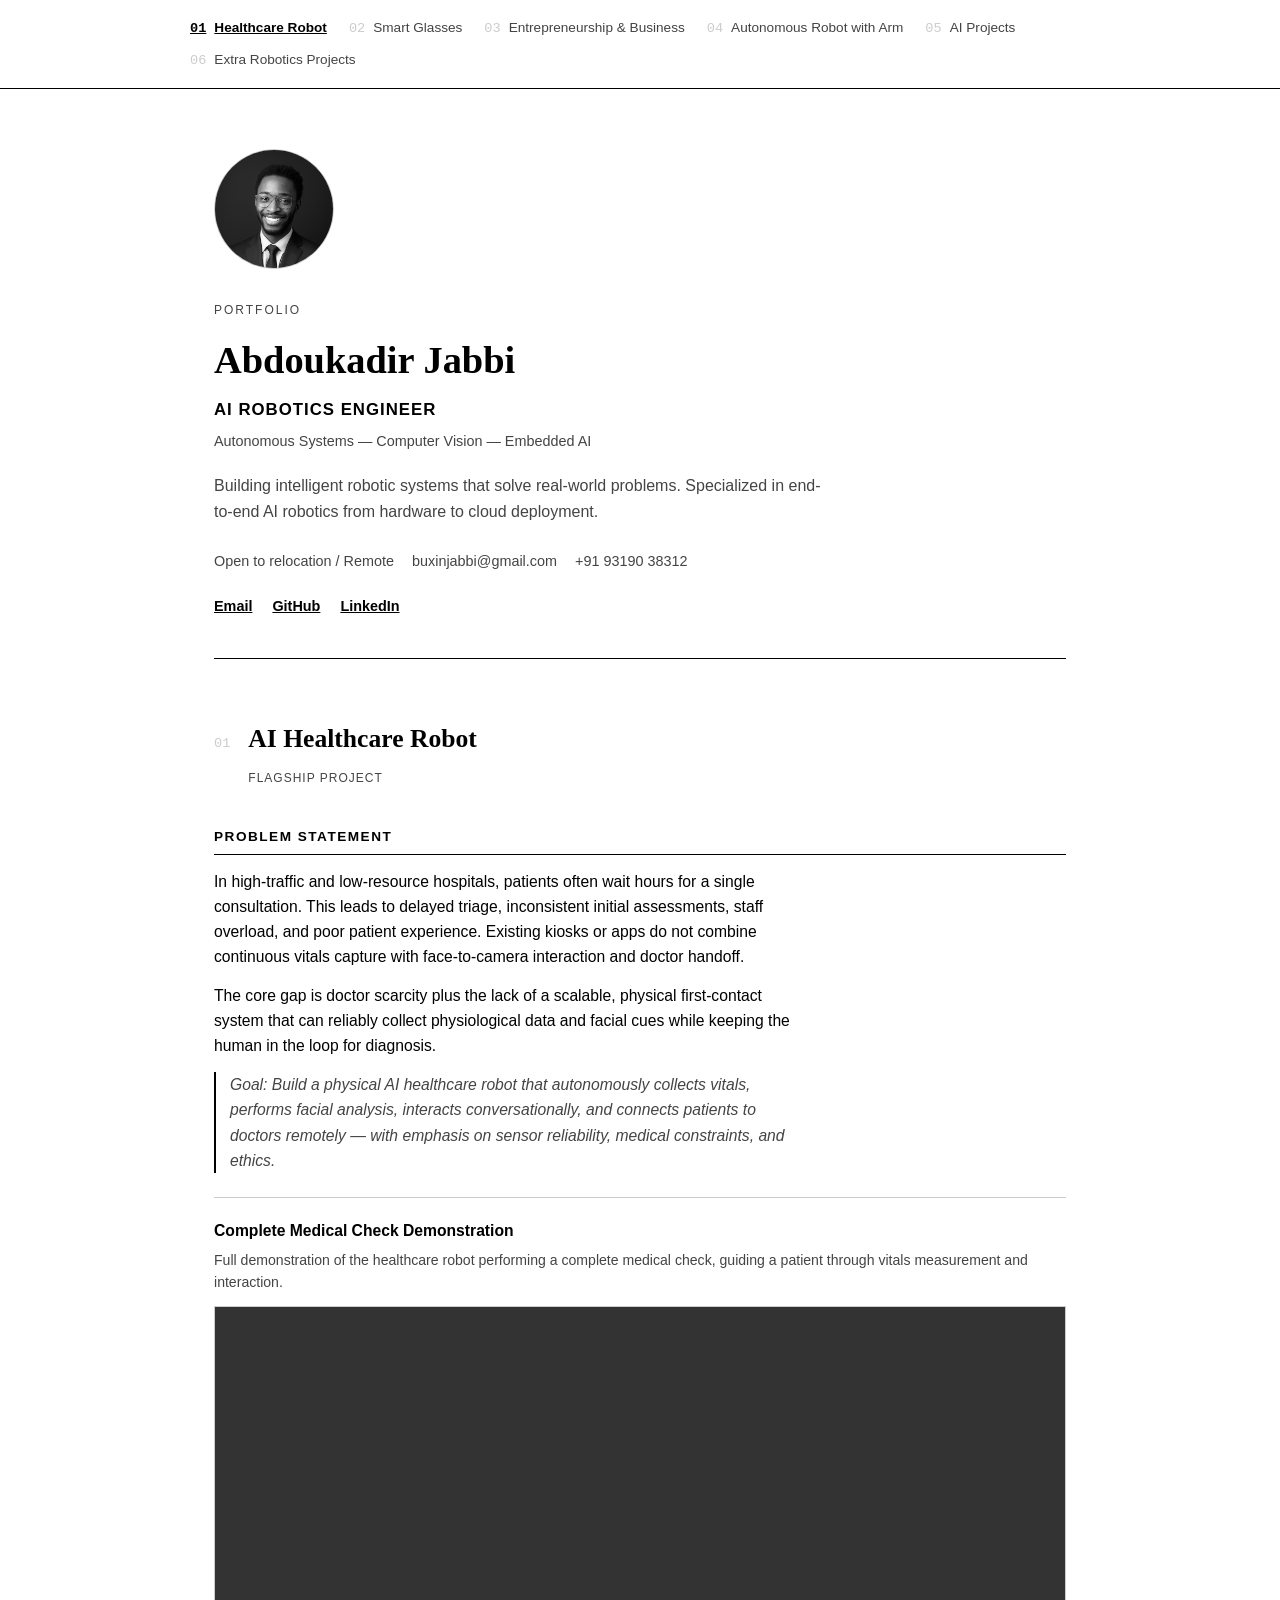
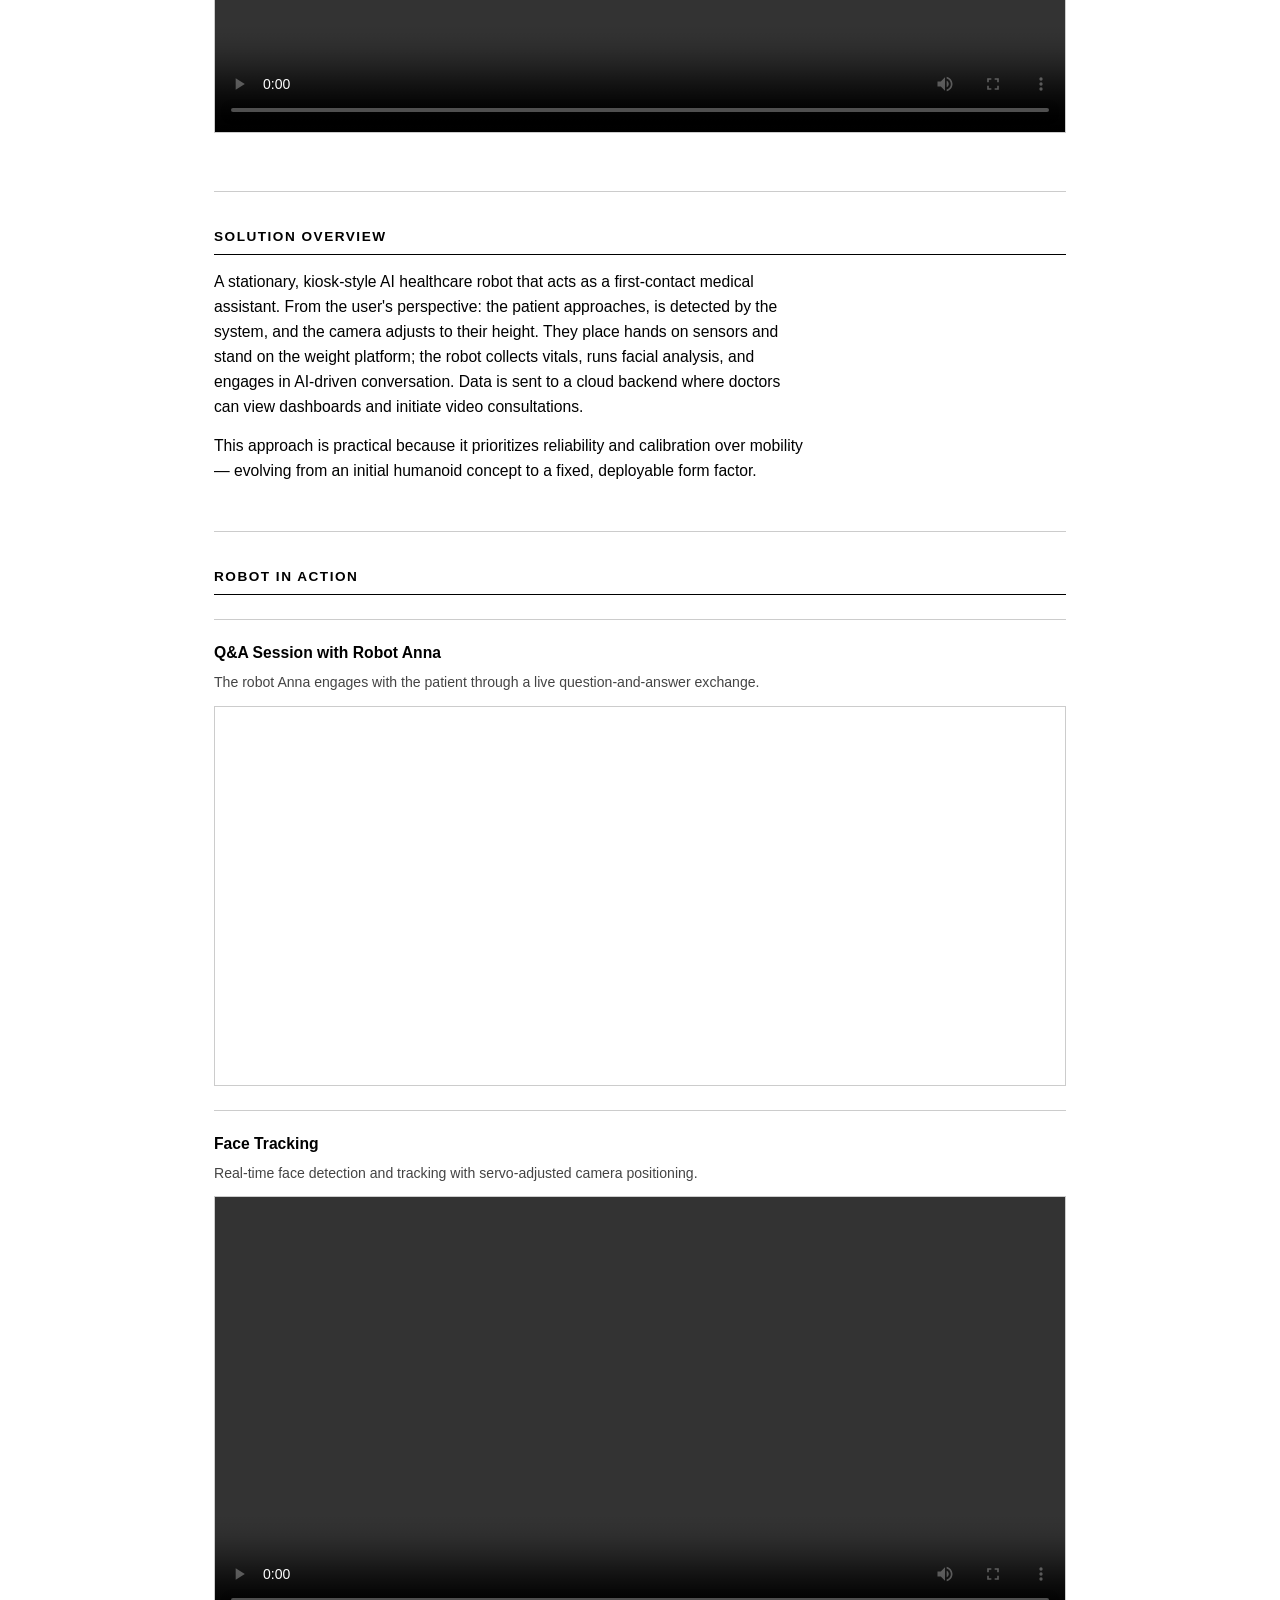
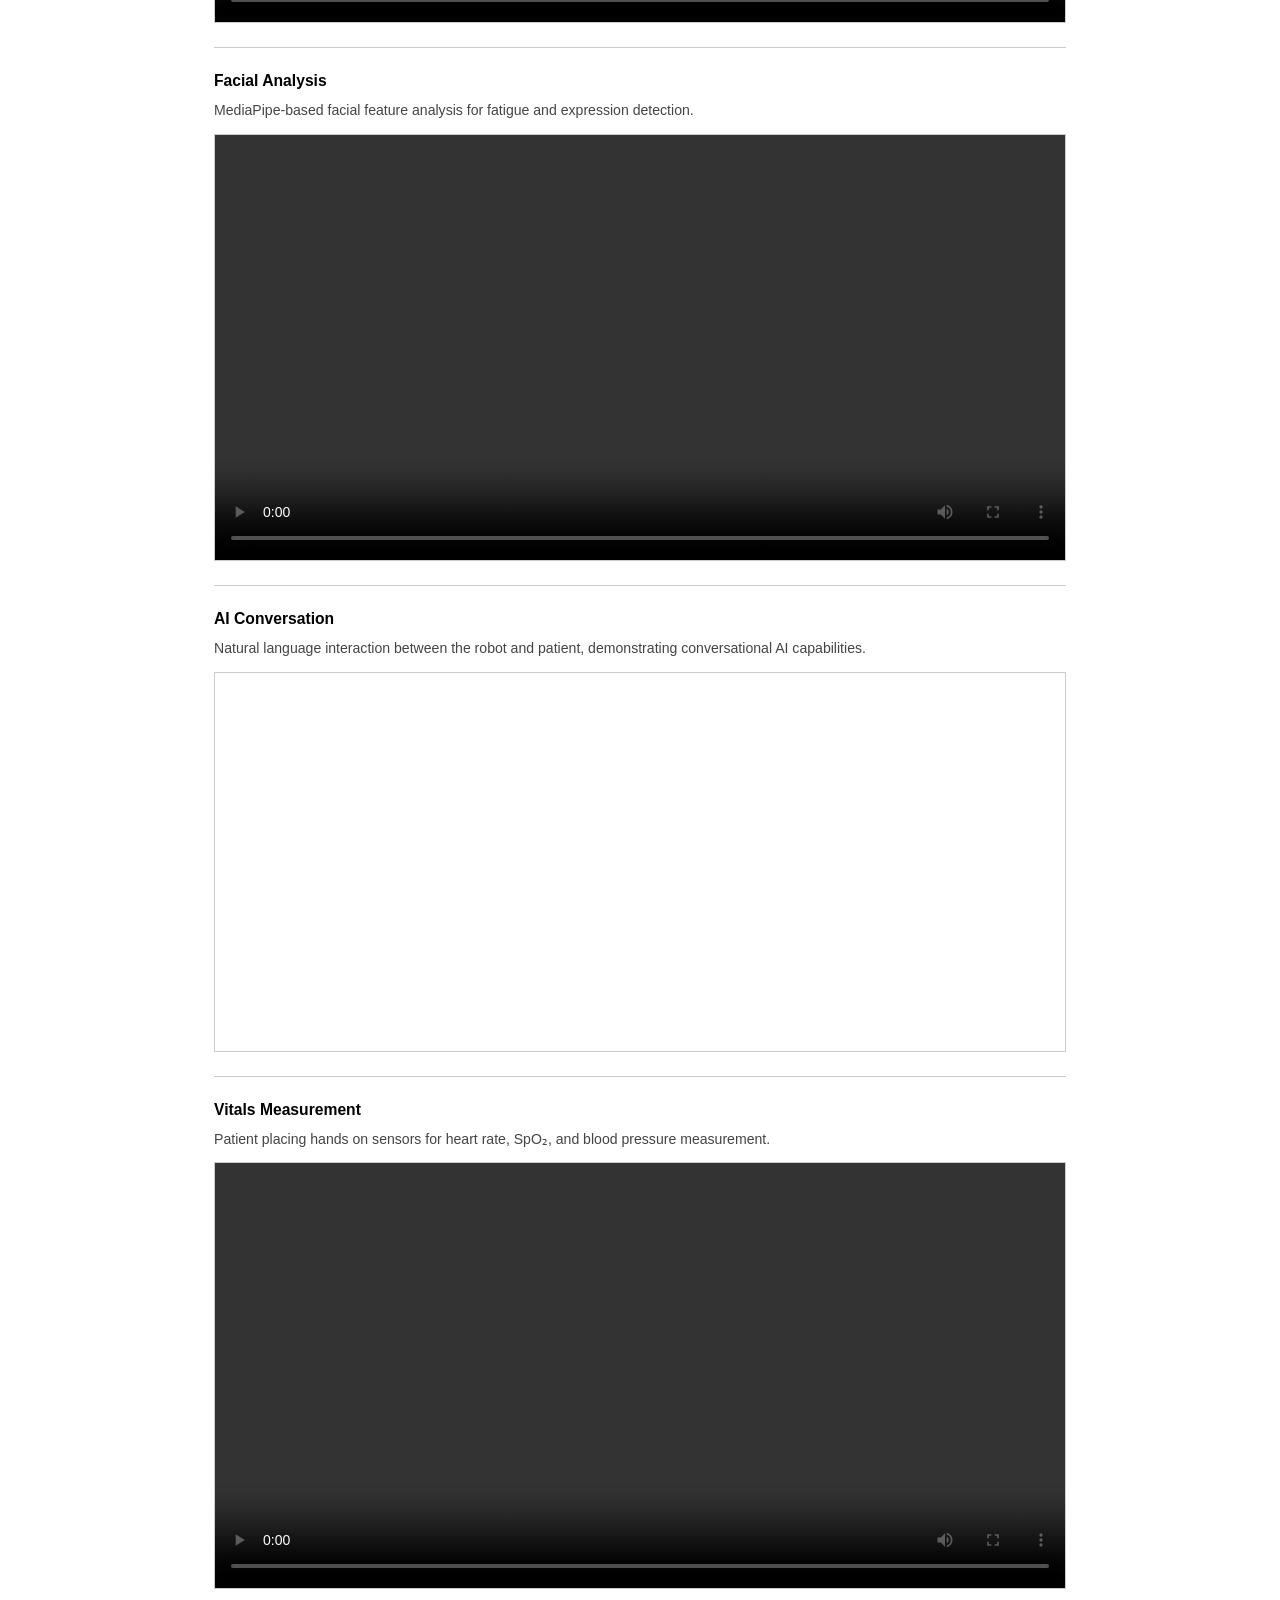
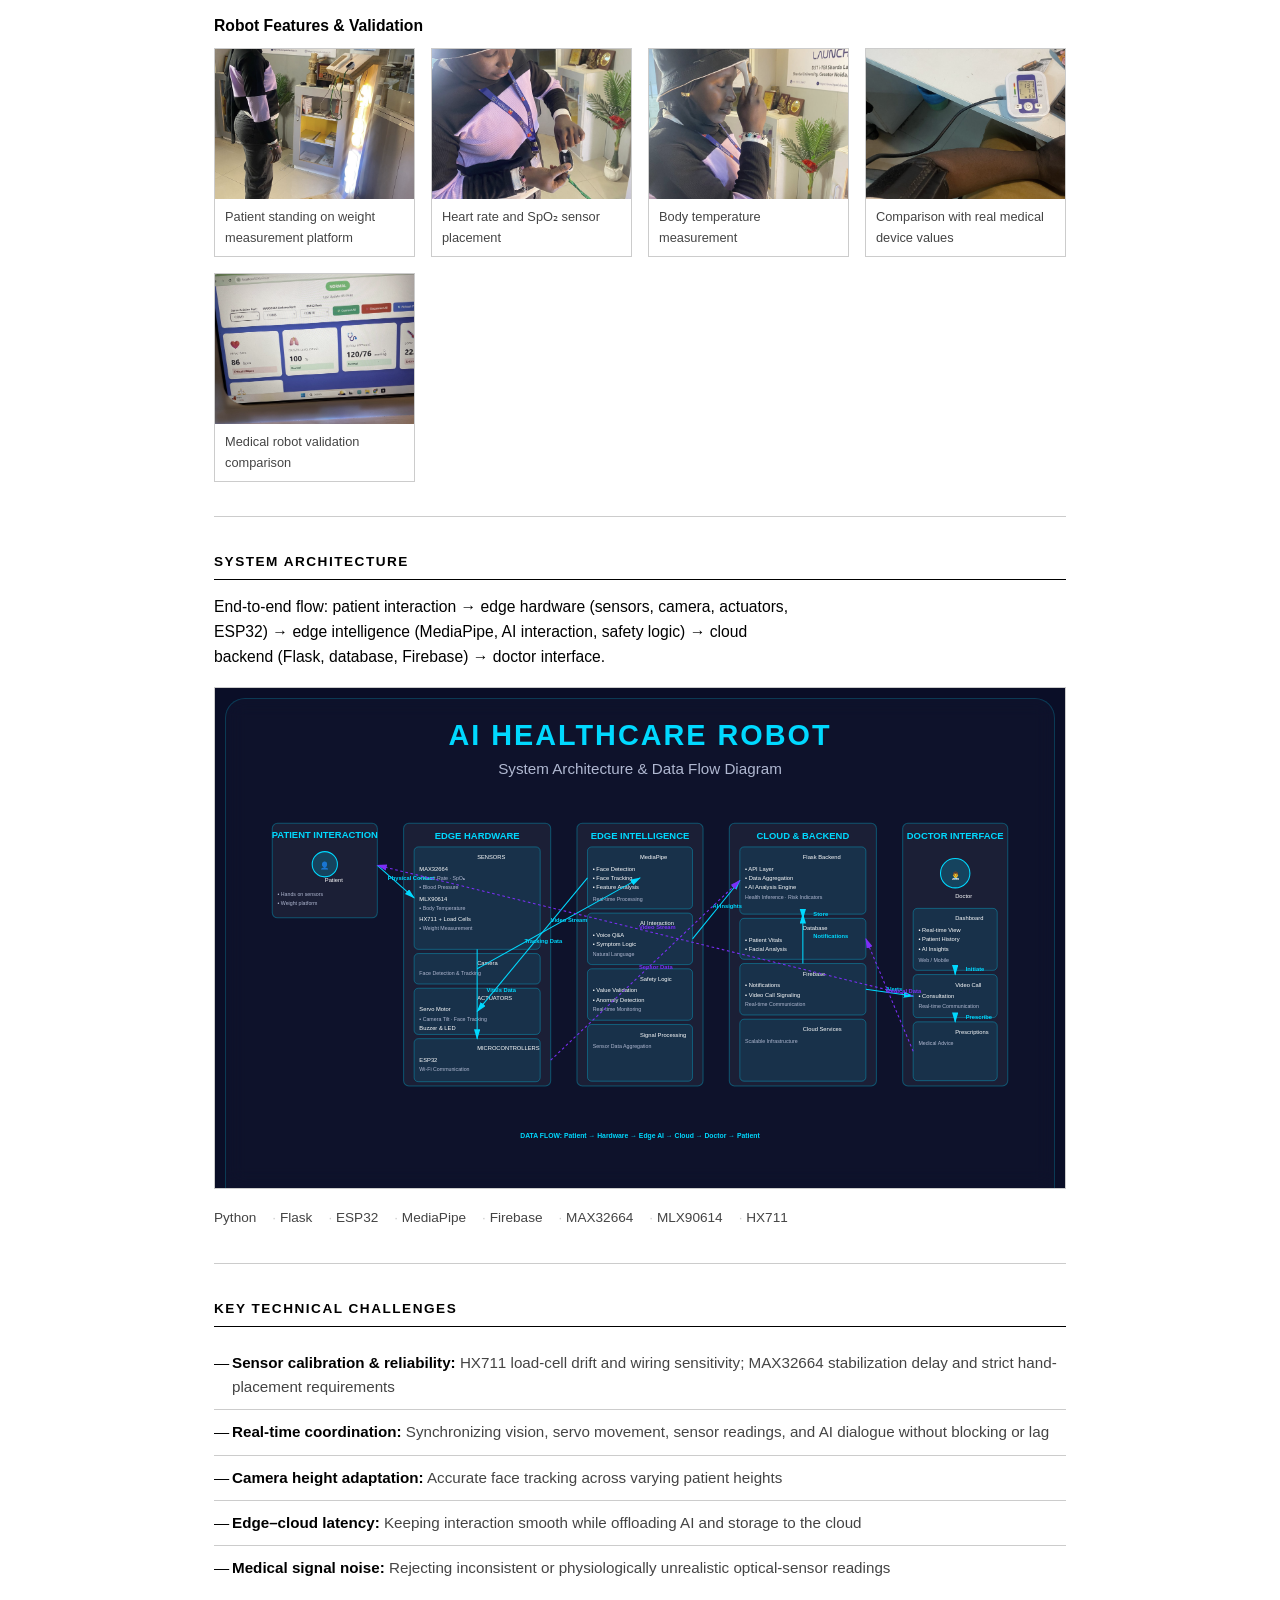
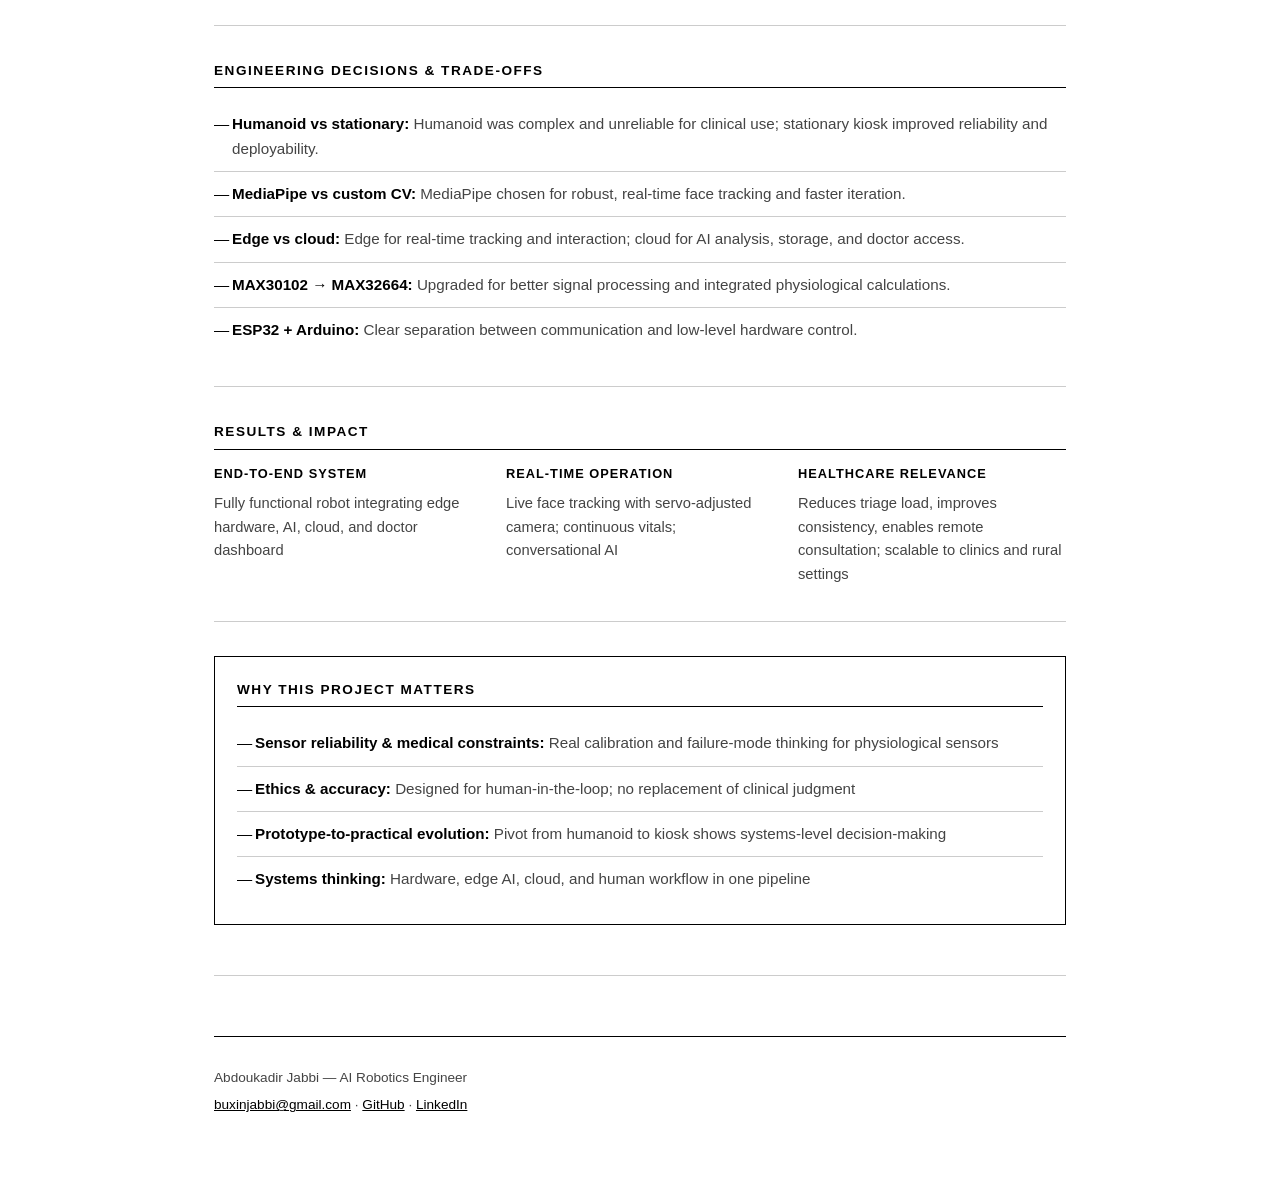
==== index.html @ b45676be "Update index.html" ====
<!DOCTYPE html>
<html lang="en">
<head>
    <meta charset="UTF-8">
    <meta name="viewport" content="width=device-width, initial-scale=1.0">
    <title>Abdoukadir Jabbi — AI Robotics Engineer</title>
    <link rel="stylesheet" href="styles.css">
</head>
<body>
    <!-- MODAL FOR EXPANDED MEDIA -->
    <div id="mediaModal" class="modal">
        <span class="modal-close">&times;</span>
        <div class="modal-content"></div>
    </div>

    <!-- PROJECT INDEX - STICKY -->
    <nav class="floating-project-nav" aria-label="Project index">
        <div class="floating-nav-header">
            <span class="nav-title">Projects</span>
        </div>
        <div class="floating-nav-list">
            <button class="floating-nav-item active" data-project="project-1">
                <span class="nav-number">01</span>
                <span class="nav-name">Healthcare Robot</span>
            </button>
            <button class="floating-nav-item" data-project="project-2">
                <span class="nav-number">02</span>
                <span class="nav-name">Smart Glasses</span>
            </button>
            <button class="floating-nav-item" data-project="project-3">
                <span class="nav-number">03</span>
                <span class="nav-name">Entrepreneurship &amp; Business</span>
            </button>
            <button class="floating-nav-item" data-project="project-4">
                <span class="nav-number">04</span>
                <span class="nav-name">Autonomous Robot with Arm</span>
            </button>
            <button class="floating-nav-item" data-project="project-5">
                <span class="nav-number">05</span>
                <span class="nav-name">AI Projects</span>
            </button>
            <button class="floating-nav-item" data-project="project-6">
                <span class="nav-number">06</span>
                <span class="nav-name">Extra Robotics Projects</span>
            </button>
        </div>
    </nav>

    <!-- MAIN CONTAINER -->
    <div class="main-wrapper">
        <!-- HERO SECTION -->
        <header class="hero-section">
            <div class="hero-content">
                <div class="profile-container">
                    <img src="ja.png" alt="Abdoukadir Jabbi" class="profile-img">
                </div>
                <p class="hero-eyebrow">Portfolio</p>
                <h1 class="hero-name">Abdoukadir Jabbi</h1>
                <h2 class="hero-title">AI Robotics Engineer</h2>
                <p class="hero-subtitle">Autonomous Systems — Computer Vision — Embedded AI</p>
                <p class="hero-description">
                    Building intelligent robotic systems that solve real-world problems.
                    Specialized in end-to-end AI robotics from hardware to cloud deployment.
                </p>
                <div class="contact-info">
                    <span class="contact-item">Open to relocation / Remote</span>
                    <span class="contact-item">buxinjabbi@gmail.com</span>
                    <span class="contact-item">+91 93190 38312</span>
                </div>
                <div class="social-links">
                    <a href="mailto:buxinjabbi@gmail.com" class="social-link">Email</a>
                    <a href="https://github.com/buxin2" target="_blank" rel="noopener noreferrer" class="social-link">GitHub</a>
                    <a href="https://www.linkedin.com/in/abdoukadir-jabbi-a7b3082a9/" target="_blank" rel="noopener noreferrer" class="social-link">LinkedIn</a>
                </div>
            </div>
        </header>

        <section class="projects-section">
            <div class="projects-container">

                <!-- PROJECT 1 -->
                <div id="project-1" class="project-card active">
                    <div class="project-header-card">
                        <span class="project-index">01</span>
                        <div>
                            <h3 class="project-name">AI Healthcare Robot</h3>
                            <span class="project-badge">Flagship Project</span>
                        </div>
                    </div>
                    <div class="project-body">
                        <div class="project-section-item">
                            <h4 class="section-heading">Problem Statement</h4>
                            <p class="section-text">
                                In high-traffic and low-resource hospitals, patients often wait hours for a single consultation. This leads to delayed triage,
                                inconsistent initial assessments, staff overload, and poor patient experience. Existing kiosks or apps do not combine
                                continuous vitals capture with face-to-camera interaction and doctor handoff.
                            </p>
                            <p class="section-text">
                                The core gap is doctor scarcity plus the lack of a scalable, physical first-contact system that can reliably collect
                                physiological data and facial cues while keeping the human in the loop for diagnosis.
                            </p>
                            <p class="section-text section-text--goal">
                                Goal: Build a physical AI healthcare robot that autonomously collects vitals, performs facial analysis, interacts conversationally,
                                and connects patients to doctors remotely — with emphasis on sensor reliability, medical constraints, and ethics.
                            </p>

                            <!-- Medical Check Video - Comprehensive Demo -->
                            <div class="media-block">
                                <h5 class="media-title">Complete Medical Check Demonstration</h5>
                                <p class="media-caption">
                                    Full demonstration of the healthcare robot performing a complete medical check, guiding a patient through vitals measurement and interaction.
                                </p>
                                <video controls class="media-el">
                                    <source src="Healthcare_Robot_Medical_Check_Video.mp4" type="video/mp4">
                                    Your browser does not support the video tag.
                                </video>
                            </div>
                        </div>

                        <div class="project-section-item">
                            <h4 class="section-heading">Solution Overview</h4>
                            <p class="section-text">
                                A stationary, kiosk-style AI healthcare robot that acts as a first-contact medical assistant. From the user's perspective:
                                the patient approaches, is detected by the system, and the camera adjusts to their height. They place hands on sensors and
                                stand on the weight platform; the robot collects vitals, runs facial analysis, and engages in AI-driven conversation.
                                Data is sent to a cloud backend where doctors can view dashboards and initiate video consultations.
                            </p>
                            <p class="section-text">
                                This approach is practical because it prioritizes reliability and calibration over mobility — evolving from an initial
                                humanoid concept to a fixed, deployable form factor.
                            </p>
                        </div>

                        <div class="project-section-item">
                            <h4 class="section-heading">Robot in Action</h4>

                            <div class="media-block">
                                <h5 class="media-title">Q&amp;A Session with Robot Anna</h5>
                                <p class="media-caption">
                                    The robot Anna engages with the patient through a live question-and-answer exchange.
                                </p>
                                <iframe width="100%" height="400" src="https://www.youtube.com/embed/AE9e9DGjzl8" title="Q&A Session with Robot Anna" frameborder="0" allow="accelerometer; autoplay; clipboard-write; encrypted-media; gyroscope; picture-in-picture" allowfullscreen class="media-el"></iframe>
                            </div>

                            <div class="media-block">
                                <h5 class="media-title">Face Tracking</h5>
                                <p class="media-caption">
                                    Real-time face detection and tracking with servo-adjusted camera positioning.
                                </p>
                                <video controls class="media-el">
                                    <source src="facetraking.mp4" type="video/mp4">
                                    Your browser does not support the video tag.
                                </video>
                            </div>

                            <div class="media-block">
                                <h5 class="media-title">Facial Analysis</h5>
                                <p class="media-caption">
                                    MediaPipe-based facial feature analysis for fatigue and expression detection.
                                </p>
                                <video controls class="media-el">
                                    <source src="facenalisis.mp4" type="video/mp4">
                                    Your browser does not support the video tag.
                                </video>
                            </div>

                            <div class="media-block">
                                <h5 class="media-title">AI Conversation</h5>
                                <p class="media-caption">
                                    Natural language interaction between the robot and patient, demonstrating conversational AI capabilities.
                                </p>
                                <iframe width="100%" height="400" src="https://www.youtube.com/embed/WMGs9Tjyq0s" title="AI Conversation - Healthcare Robot" frameborder="0" allow="accelerometer; autoplay; clipboard-write; encrypted-media; gyroscope; picture-in-picture" allowfullscreen class="media-el"></iframe>
                            </div>

                            <div class="media-block">
                                <h5 class="media-title">Vitals Measurement</h5>
                                <p class="media-caption">
                                    Patient placing hands on sensors for heart rate, SpO₂, and blood pressure measurement.
                                </p>
                                <video controls class="media-el">
                                    <source src="putting bhm spo2 mmhg on finger.mp4" type="video/mp4">
                                    Your browser does not support the video tag.
                                </video>
                            </div>

                            <div class="gallery-block">
                                <h5 class="media-title">Robot Features &amp; Validation</h5>
                                <div class="image-grid">
                                    <figure class="image-card">
                                        <img src="standind on the robot.jpeg" alt="Patient standing on robot weight platform" class="project-image">
                                        <figcaption>Patient standing on weight measurement platform</figcaption>
                                    </figure>
                                    <figure class="image-card">
                                        <img src="putting bhm spo2 mmhg on finger.jpeg" alt="Vitals sensor placement" class="project-image">
                                        <figcaption>Heart rate and SpO₂ sensor placement</figcaption>
                                    </figure>
                                    <figure class="image-card">
                                        <img src="bodytem on forhead.jpeg" alt="Temperature measurement" class="project-image">
                                        <figcaption>Body temperature measurement</figcaption>
                                    </figure>
                                    <figure class="image-card">
                                        <img src="compare 1 realmedical deive values.jpeg" alt="Sensor accuracy comparison" class="project-image">
                                        <figcaption>Comparison with real medical device values</figcaption>
                                    </figure>
                                    <figure class="image-card">
                                        <img src="comapre 2 my medical robot.jpeg" alt="Robot comparison" class="project-image">
                                        <figcaption>Medical robot validation comparison</figcaption>
                                    </figure>
                                </div>
                            </div>
                        </div>

                        <div class="project-section-item">
                            <h4 class="section-heading">System Architecture</h4>
                            <p class="section-text">
                                End-to-end flow: patient interaction → edge hardware (sensors, camera, actuators, ESP32) → edge intelligence (MediaPipe, AI interaction, safety logic) → cloud backend (Flask, database, Firebase) → doctor interface.
                            </p>
                            <div class="diagram-frame">
                                <iframe src="architecture-diagram.html" title="AI Healthcare Robot System Architecture"></iframe>
                            </div>
                            <ul class="tech-tags">
                                <li>Python</li><li>Flask</li><li>ESP32</li><li>MediaPipe</li><li>Firebase</li><li>MAX32664</li><li>MLX90614</li><li>HX711</li>
                            </ul>
                        </div>

                        <div class="project-section-item">
                            <h4 class="section-heading">Key Technical Challenges</h4>
                            <ul class="challenge-list">
                                <li><strong>Sensor calibration &amp; reliability:</strong> HX711 load-cell drift and wiring sensitivity; MAX32664 stabilization delay and strict hand-placement requirements</li>
                                <li><strong>Real-time coordination:</strong> Synchronizing vision, servo movement, sensor readings, and AI dialogue without blocking or lag</li>
                                <li><strong>Camera height adaptation:</strong> Accurate face tracking across varying patient heights</li>
                                <li><strong>Edge–cloud latency:</strong> Keeping interaction smooth while offloading AI and storage to the cloud</li>
                                <li><strong>Medical signal noise:</strong> Rejecting inconsistent or physiologically unrealistic optical-sensor readings</li>
                            </ul>
                        </div>

                        <div class="project-section-item">
                            <h4 class="section-heading">Engineering Decisions &amp; Trade-offs</h4>
                            <ul class="decision-list">
                                <li><strong>Humanoid vs stationary:</strong> Humanoid was complex and unreliable for clinical use; stationary kiosk improved reliability and deployability.</li>
                                <li><strong>MediaPipe vs custom CV:</strong> MediaPipe chosen for robust, real-time face tracking and faster iteration.</li>
                                <li><strong>Edge vs cloud:</strong> Edge for real-time tracking and interaction; cloud for AI analysis, storage, and doctor access.</li>
                                <li><strong>MAX30102 → MAX32664:</strong> Upgraded for better signal processing and integrated physiological calculations.</li>
                                <li><strong>ESP32 + Arduino:</strong> Clear separation between communication and low-level hardware control.</li>
                            </ul>
                        </div>

                        <div class="project-section-item">
                            <h4 class="section-heading">Results &amp; Impact</h4>
                            <div class="results-grid">
                                <div class="result-item">
                                    <h5>End-to-end system</h5>
                                    <p>Fully functional robot integrating edge hardware, AI, cloud, and doctor dashboard</p>
                                </div>
                                <div class="result-item">
                                    <h5>Real-time operation</h5>
                                    <p>Live face tracking with servo-adjusted camera; continuous vitals; conversational AI</p>
                                </div>
                                <div class="result-item">
                                    <h5>Healthcare relevance</h5>
                                    <p>Reduces triage load, improves consistency, enables remote consultation; scalable to clinics and rural settings</p>
                                </div>
                            </div>
                        </div>

                        <div class="project-section-item">
                            <div class="callout-box">
                                <h4 class="section-heading">Why This Project Matters</h4>
                                <ul class="challenge-list">
                                    <li><strong>Sensor reliability &amp; medical constraints:</strong> Real calibration and failure-mode thinking for physiological sensors</li>
                                    <li><strong>Ethics &amp; accuracy:</strong> Designed for human-in-the-loop; no replacement of clinical judgment</li>
                                    <li><strong>Prototype-to-practical evolution:</strong> Pivot from humanoid to kiosk shows systems-level decision-making</li>
                                    <li><strong>Systems thinking:</strong> Hardware, edge AI, cloud, and human workflow in one pipeline</li>
                                </ul>
                            </div>
                        </div>
                    </div>
                </div>

                <!-- PROJECT 2: AI SMART GLASSES -->
                <div id="project-2" class="project-card">
                    <div class="project-header-card">
                        <span class="project-index">02</span>
                        <div>
                            <h3 class="project-name">AI Smart Glasses for the Blind</h3>
                            <span class="project-badge">Assistive Wearable — Edge AI</span>
                        </div>
                    </div>
                    <div class="project-body">
                        <div class="project-section-item">
                            <h4 class="section-heading">Problem Statement</h4>
                            <p class="section-text">
                                Visually impaired people rely on canes, guide dogs, or other people to navigate unfamiliar or crowded environments.
                                These solutions detect obstacles at close range but give little sense of what is actually around a person, or what a
                                specific object, sign, or scene in front of them looks like.
                            </p>
                            <p class="section-text section-text--goal">
                                Goal: Build a self-contained, glasses-form-factor wearable that detects obstacles and hazards in real time and can
                                describe a scene or read text aloud on request — fully on-device, with no cloud dependency for the safety-critical path.
                            </p>
                        </div>

                        <div class="project-section-item">
                            <h4 class="section-heading">Solution Overview</h4>
                            <p class="section-text">
                                A Raspberry Pi Zero 2W paired with a Sony IMX500 AI camera runs real-time YOLO-based object detection directly on the
                                camera sensor, classifying obstacles by distance, direction, and speed and issuing verbal alerts through a small I2S
                                speaker. On request, the glasses capture a full scene and use Gemini for a richer spoken description or to read text —
                                giving both immediate hazard awareness and on-demand understanding of the environment.
                            </p>
                            <p class="section-text">
                                Power comes from a LiPo battery with a TP4056 charger and MT3608 boost converter, housed in a 3D-printed frame,
                                with the full build kept under a $115 bill of materials.
                            </p>
                        </div>

                        <div class="project-section-item">
                            <h4 class="section-heading">Hardware & Stack</h4>
                            <ul class="tech-tags">
                                <li>Raspberry Pi Zero 2W</li><li>Sony IMX500 AI Camera</li><li>YOLO (on-sensor)</li><li>I2S Speaker &amp; Mic</li><li>Gemini 2.5 Flash</li><li>LiPo + TP4056 + MT3608</li><li>3D-Printed Housing</li>
                            </ul>
                        </div>

                        <div class="project-section-item">
                            <h4 class="section-heading">Bill of Materials</h4>
                            <p class="section-text">
                                12 components, sourced individually — estimated $117–$130 total (prices vary by region).
                            </p>
                            <table class="bom-table">
                                <thead>
                                    <tr><th>#</th><th>Component</th><th>Exact Label to Search</th><th>Price</th></tr>
                                </thead>
                                <tbody>
                                    <tr class="bom-category-row"><td colspan="4">Core Compute</td></tr>
                                    <tr><td>1</td><td>Main computer</td><td>Raspberry Pi Zero 2W</td><td>$15</td></tr>
                                    <tr><td>2</td><td>AI Camera</td><td>Raspberry Pi AI Camera IMX500</td><td>$50</td></tr>
                                    <tr class="bom-category-row"><td colspan="4">Audio (Mic + Speaker)</td></tr>
                                    <tr><td>3</td><td>Audio DAC + amp</td><td>MAX98357A I2S Audio Amplifier Module</td><td>$3</td></tr>
                                    <tr><td>4</td><td>Tiny speaker</td><td>8 Ohm 1W Mini Speaker 23mm Round</td><td>$2</td></tr>
                                    <tr><td>5</td><td>Microphone</td><td>INMP441 MEMS I2S Microphone Module</td><td>$3</td></tr>
                                    <tr class="bom-category-row"><td colspan="4">Power System</td></tr>
                                    <tr><td>6</td><td>Battery</td><td>3.7V 500mAh LiPo Battery 502035</td><td>$6</td></tr>
                                    <tr><td>7</td><td>Battery charger + boost</td><td>TP4056 USB-C LiPo Charger with Protection Board</td><td>$3</td></tr>
                                    <tr class="bom-category-row"><td colspan="4">Cables + Connectors</td></tr>
                                    <tr><td>8</td><td>Camera ribbon cable</td><td>Raspberry Pi Zero Camera Cable FPC 15cm</td><td>$2</td></tr>
                                    <tr><td>9</td><td>Micro SD card</td><td>SanDisk 32GB MicroSD Card Class 10</td><td>$7</td></tr>
                                    <tr class="bom-category-row"><td colspan="4">Frame + Housing</td></tr>
                                    <tr><td>10</td><td>Base glasses frame</td><td>Oversized Thick Frame Clear Lens Fashion Glasses</td><td>$8</td></tr>
                                    <tr><td>11</td><td>3D print filament</td><td>PLA Filament 1.75mm Black 1KG for Housing</td><td>$15</td></tr>
                                    <tr><td>12</td><td>Tactile button</td><td>6mm Tactile Push Button Switch SMD Pack of 20</td><td>$3</td></tr>
                                </tbody>
                                <tfoot>
                                    <tr><td colspan="3">Estimated total</td><td>$117–$130</td></tr>
                                </tfoot>
                            </table>
                        </div>

                        <div class="project-section-item">
                            <h4 class="section-heading">Demo & Build Photos</h4>

                            <div class="gallery-block">
                                <h5 class="media-title">Build &amp; Testing Photos</h5>
                                <div class="image-grid">
                                    <figure class="image-card"><a href="glass1.jpeg" target="_blank" rel="noopener noreferrer"><img src="glass1.jpeg" alt="Smart glasses build photo 1" class="project-image"></a><figcaption>Smart glasses 1</figcaption></figure>
                                    <figure class="image-card"><a href="glass2.jpeg" target="_blank" rel="noopener noreferrer"><img src="glass2.jpeg" alt="Smart glasses build photo 2" class="project-image"></a><figcaption>Smart glasses 2</figcaption></figure>
                                    <figure class="image-card"><a href="glass3.jpeg" target="_blank" rel="noopener noreferrer"><img src="glass3.jpeg" alt="Smart glasses build photo 3" class="project-image"></a><figcaption>Smart glasses 3</figcaption></figure>
                                    <figure class="image-card"><a href="glass4.jpeg" target="_blank" rel="noopener noreferrer"><img src="glass4.jpeg" alt="Smart glasses build photo 4" class="project-image"></a><figcaption>Smart glasses 4</figcaption></figure>
                                    <figure class="image-card"><a href="glass5.jpeg" target="_blank" rel="noopener noreferrer"><img src="glass5.jpeg" alt="Smart glasses build photo 5" class="project-image"></a><figcaption>Smart glasses 5</figcaption></figure>
                                    <figure class="image-card"><a href="glass6.jpeg" target="_blank" rel="noopener noreferrer"><img src="glass6.jpeg" alt="Smart glasses build photo 6" class="project-image"></a><figcaption>Smart glasses 6</figcaption></figure>
                                    <figure class="image-card"><a href="glass7.jpeg" target="_blank" rel="noopener noreferrer"><img src="glass7.jpeg" alt="Smart glasses build photo 7" class="project-image"></a><figcaption>Smart glasses 7</figcaption></figure>
                                    <figure class="image-card"><a href="glass8.jpeg" target="_blank" rel="noopener noreferrer"><img src="glass8.jpeg" alt="Smart glasses build photo 8" class="project-image"></a><figcaption>Smart glasses 8</figcaption></figure>
                                    <figure class="image-card"><a href="glass9.jpeg" target="_blank" rel="noopener noreferrer"><img src="glass9.jpeg" alt="Smart glasses build photo 9" class="project-image"></a><figcaption>Smart glasses 9</figcaption></figure>
                                    <figure class="image-card"><a href="glass10.jpeg" target="_blank" rel="noopener noreferrer"><img src="glass10.jpeg" alt="Smart glasses build photo 10" class="project-image"></a><figcaption>Smart glasses 10</figcaption></figure>
                                    <figure class="image-card"><a href="glass11.jpeg" target="_blank" rel="noopener noreferrer"><img src="glass11.jpeg" alt="Smart glasses build photo 11" class="project-image"></a><figcaption>Smart glasses 11</figcaption></figure>
                                </div>
                            </div>

                            <div class="media-block">
                                <h5 class="media-title">Demo Video 1</h5>
                                <video controls class="media-el">
                                    <source src="glass12.mp4" type="video/mp4">
                                    Your browser does not support the video tag.
                                </video>
                            </div>

                            <div class="media-block">
                                <h5 class="media-title">Demo Video 2</h5>
                                <video controls class="media-el">
                                    <source src="glass13.mp4" type="video/mp4">
                                    Your browser does not support the video tag.
                                </video>
                            </div>

                            <div class="media-block">
                                <h5 class="media-title">Demo Video 3</h5>
                                <video controls class="media-el">
                                    <source src="glass14.mp4" type="video/mp4">
                                    Your browser does not support the video tag.
                                </video>
                            </div>

                            <div class="media-block">
                                <h5 class="media-title">Demo Video 4</h5>
                                <video controls class="media-el">
                                    <source src="glass15.mp4" type="video/mp4">
                                    Your browser does not support the video tag.
                                </video>
                            </div>

                            <div class="media-block">
                                <h5 class="media-title">Demo Video 5</h5>
                                <video controls class="media-el">
                                    <source src="glass16.mp4" type="video/mp4">
                                    Your browser does not support the video tag.
                                </video>
                            </div>

                            <div class="media-block">
                                <h5 class="media-title">Demo Video 6</h5>
                                <video controls class="media-el">
                                    <source src="glass17.mp4" type="video/mp4">
                                    Your browser does not support the video tag.
                                </video>
                            </div>

                            <div class="gallery-block">
                                <h5 class="media-title">Technical Diagrams</h5>
                                <div class="image-grid">
                                    <figure class="image-card"><a href="glass18.webp" target="_blank" rel="noopener noreferrer"><img src="glass18.webp" alt="Smart glasses technical diagram 1" class="project-image"></a><figcaption>Technical diagram 1</figcaption></figure>
                                    <figure class="image-card"><a href="glass19.png" target="_blank" rel="noopener noreferrer"><img src="glass19.png" alt="Smart glasses technical diagram 2" class="project-image"></a><figcaption>Technical diagram 2</figcaption></figure>
                                </div>
                            </div>
                        </div>

                        <div class="project-section-item">
                            <h4 class="section-heading">Results & Impact</h4>
                            <div class="results-grid">
                                <div class="result-item">
                                    <h5>Fully on-device</h5>
                                    <p>Real-time detection and alerts run locally on the camera sensor — no cloud dependency, ultra-low latency</p>
                                </div>
                                <div class="result-item">
                                    <h5>Sub-$115 build</h5>
                                    <p>World-first glasses-form-factor assistive device at this price point combining danger detection and scene description</p>
                                </div>
                                <div class="result-item">
                                    <h5>Two modes</h5>
                                    <p>Continuous hazard alerts plus on-demand full scene description and text reading</p>
                                </div>
                            </div>
                        </div>
                    </div>
                </div>

                <!-- PROJECT 3: ENTREPRENEURSHIP & BUSINESS -->
                <div id="project-3" class="project-card">
                    <div class="project-header-card">
                        <span class="project-index">03</span>
                        <div>
                            <h3 class="project-name">Electric Mobility Systems</h3>
                            <span class="project-badge">Entrepreneurship & Business</span>
                        </div>
                    </div>
                    <div class="project-body">
                        <div class="project-section-item">
                            <h4 class="section-heading">Problem Statement</h4>
                            <p class="section-text">
                                Electric mobility must be affordable, efficient, and tailored to specific use cases — from mini-buses and tractors
                                to scooters and small cars. Off-the-shelf EVs are often expensive and not optimized for local or niche applications
                                (e.g. campus shuttle, farm tractor, last-mile delivery).
                            </p>
                            <p class="section-text">
                                The gap is end-to-end hardware capability: power source selection, motor and controller sizing, accelerator and
                                safety logic, and mechanical–electrical integration that is reliable and maintainable.
                            </p>
                            <p class="section-text section-text--goal">
                                Goal: Design and build multiple electric vehicle prototypes with clear power flow, control flow, and component relationships — emphasizing hardware engineering and mechanical–electrical integration.
                            </p>
                            <a href="https://youtu.be/f0MH8VvLX80" target="_blank" rel="noopener noreferrer" class="figure-link">
                                <img src="electric scooter.jpg" alt="Electric Mobility Systems (click to watch video)" class="project-image">
                            </a>
                            <p class="media-caption">Click the image to watch the full "all vehicles in one video" demo.</p>
                        </div>

                        <div class="project-section-item">
                            <h4 class="section-heading">Solution Overview</h4>
                            <p class="section-text">
                                Four distinct electric systems were built and documented: (1) Electric mini-bus — 48 V Li-ion, dual BLDC motors with individual controllers, single accelerator, front/rear lamps; (2) Electric tractor — high-power GM motor (5 HP), Li-ion and optional lead-acid/solar, key switch and accelerator; (3) Electric scooters — two generations (24 V DC and Li-ion BLDC) with accelerator and lights; (4) Electric car — Li-ion pack, single controller, dual BLDC motors, accelerator, and lighting. From the user's perspective: one pedal and key (where applicable) control speed; power and control flow are explicit and consistent across platforms.
                            </p>
                            <p class="section-text">
                                This approach prioritizes hardware clarity: power source → controller → motor(s), and battery → loads (lights), with control signals (accelerator, key) clearly separated.
                            </p>
                        </div>

                        <div class="project-section-item">
                            <h4 class="section-heading">Electric Scooters</h4>
                            <div class="image-grid">
                                <figure class="image-card"><a href="electric scooter.jpg" target="_blank" rel="noopener noreferrer"><img src="electric scooter.jpg" alt="Electric scooter" class="project-image"></a><figcaption>Electric scooter</figcaption></figure>
                                <figure class="image-card"><a href="waterprove electric scooter.jpg" target="_blank" rel="noopener noreferrer"><img src="waterprove electric scooter.jpg" alt="Waterproof electric scooter" class="project-image"></a><figcaption>Waterproof scooter</figcaption></figure>
                                <figure class="image-card"><a href="electric scooter2.jpg" target="_blank" rel="noopener noreferrer"><img src="electric scooter2.jpg" alt="Electric scooter 2" class="project-image"></a><figcaption>Electric scooter 2</figcaption></figure>
                                <figure class="image-card"><a href="electric scooter3.jpg" target="_blank" rel="noopener noreferrer"><img src="electric scooter3.jpg" alt="Electric scooter 3" class="project-image"></a><figcaption>Electric scooter 3</figcaption></figure>
                                <figure class="image-card"><a href="electric scooter4.jpg" target="_blank" rel="noopener noreferrer"><img src="electric scooter4.jpg" alt="Electric scooter 4" class="project-image"></a><figcaption>Electric scooter 4</figcaption></figure>
                                <figure class="image-card"><a href="electric scooter5.jpg" target="_blank" rel="noopener noreferrer"><img src="electric scooter5.jpg" alt="Electric scooter 5" class="project-image"></a><figcaption>Electric scooter 5</figcaption></figure>
                                <figure class="image-card"><a href="electric scooter6.jpg" target="_blank" rel="noopener noreferrer"><img src="electric scooter6.jpg" alt="Electric scooter 6" class="project-image"></a><figcaption>Electric scooter 6</figcaption></figure>
                                <figure class="image-card"><a href="electric scooter7.jpg" target="_blank" rel="noopener noreferrer"><img src="electric scooter7.jpg" alt="Electric scooter 7" class="project-image"></a><figcaption>Electric scooter 7</figcaption></figure>
                                <figure class="image-card"><a href="electric scooter8.jpg" target="_blank" rel="noopener noreferrer"><img src="electric scooter8.jpg" alt="Electric scooter 8" class="project-image"></a><figcaption>Electric scooter 8</figcaption></figure>
                                <figure class="image-card"><a href="electric scooter9.jpg" target="_blank" rel="noopener noreferrer"><img src="electric scooter9.jpg" alt="Electric scooter 9" class="project-image"></a><figcaption>Electric scooter 9</figcaption></figure>
                                <figure class="image-card"><a href="electric scooter10.jpg" target="_blank" rel="noopener noreferrer"><img src="electric scooter10.jpg" alt="Electric scooter 10" class="project-image"></a><figcaption>Electric scooter 10</figcaption></figure>
                                <figure class="image-card"><a href="electric scooter11.jpg" target="_blank" rel="noopener noreferrer"><img src="electric scooter11.jpg" alt="Electric scooter 11" class="project-image"></a><figcaption>Electric scooter 11</figcaption></figure>
                                <figure class="image-card"><a href="electric scooter12.jpg" target="_blank" rel="noopener noreferrer"><img src="electric scooter12.jpg" alt="Electric scooter 12" class="project-image"></a><figcaption>Electric scooter 12</figcaption></figure>
                                <figure class="image-card"><a href="electric scooter13.jpg" target="_blank" rel="noopener noreferrer"><img src="electric scooter13.jpg" alt="Electric scooter 13" class="project-image"></a><figcaption>Electric scooter 13</figcaption></figure>
                                <figure class="image-card"><a href="electric scooter14.jpg" target="_blank" rel="noopener noreferrer"><img src="electric scooter14.jpg" alt="Electric scooter 14" class="project-image"></a><figcaption>Electric scooter 14</figcaption></figure>
                                <figure class="image-card"><a href="electric scooter15.jpg" target="_blank" rel="noopener noreferrer"><img src="electric scooter15.jpg" alt="Electric scooter 15" class="project-image"></a><figcaption>Electric scooter 15</figcaption></figure>
                                <figure class="image-card"><a href="electric scooter16.jpg" target="_blank" rel="noopener noreferrer"><img src="electric scooter16.jpg" alt="Electric scooter 16" class="project-image"></a><figcaption>Electric scooter 16</figcaption></figure>
                                <figure class="image-card"><a href="electric scooter17.jpg" target="_blank" rel="noopener noreferrer"><img src="electric scooter17.jpg" alt="Electric scooter 17" class="project-image"></a><figcaption>Electric scooter 17</figcaption></figure>
                            </div>
                        </div>

                        <div class="project-section-item">
                            <h4 class="section-heading">Electric Car</h4>
                            <div class="image-grid">
                                <figure class="image-card"><a href="electric car1.jpg" target="_blank" rel="noopener noreferrer"><img src="electric car1.jpg" alt="Electric car 1" class="project-image"></a><figcaption>Electric car 1</figcaption></figure>
                                <figure class="image-card"><a href="electric car3.jpg" target="_blank" rel="noopener noreferrer"><img src="electric car3.jpg" alt="Electric car 3" class="project-image"></a><figcaption>Electric car 3</figcaption></figure>
                                <figure class="image-card"><a href="electric car4.jpg" target="_blank" rel="noopener noreferrer"><img src="electric car4.jpg" alt="Electric car 4" class="project-image"></a><figcaption>Electric car 4</figcaption></figure>
                                <figure class="image-card"><a href="electric car9.jpg" target="_blank" rel="noopener noreferrer"><img src="electric car9.jpg" alt="Electric car 9" class="project-image"></a><figcaption>Electric car 9</figcaption></figure>
                                <figure class="image-card"><a href="electric car12.jpg" target="_blank" rel="noopener noreferrer"><img src="electric car12.jpg" alt="Electric car 12" class="project-image"></a><figcaption>Electric car 12</figcaption></figure>
                            </div>
                        </div>

                        <div class="project-section-item">
                            <h4 class="section-heading">Electric Tractor</h4>
                            <div class="image-grid">
                                <figure class="image-card"><a href="electric tractor 1.jpg" target="_blank" rel="noopener noreferrer"><img src="electric tractor 1.jpg" alt="Electric tractor 1" class="project-image"></a><figcaption>Electric tractor 1</figcaption></figure>
                                <figure class="image-card"><a href="electric tractor 2.jpeg" target="_blank" rel="noopener noreferrer"><img src="electric tractor 2.jpeg" alt="Electric tractor 2" class="project-image"></a><figcaption>Electric tractor 2</figcaption></figure>
                                <figure class="image-card"><a href="electric tractor 5.png" target="_blank" rel="noopener noreferrer"><img src="electric tractor 5.png" alt="Electric tractor 5 (switches / control)" class="project-image"></a><figcaption>Electric tractor switches / control</figcaption></figure>
                            </div>
                        </div>

                        <div class="project-section-item">
                            <h4 class="section-heading">Electric Mini-bus</h4>
                            <div class="image-grid">
                                <figure class="image-card"><a href="electric minibus.jpg" target="_blank" rel="noopener noreferrer"><img src="electric minibus.jpg" alt="Electric mini-bus" class="project-image"></a><figcaption>Electric mini-bus</figcaption></figure>
                                <figure class="image-card"><a href="electric minibus.jpeg" target="_blank" rel="noopener noreferrer"><img src="electric minibus.jpeg" alt="Electric mini-bus (2)" class="project-image"></a><figcaption>Electric mini-bus (2)</figcaption></figure>
                            </div>
                        </div>

                        <div class="project-section-item">
                            <h4 class="section-heading">Video Documentation</h4>
                            <div class="media-block">
                                <p class="media-caption">
                                    <a href="https://youtu.be/y9v7p4lzQ4c" target="_blank" rel="noopener noreferrer" class="text-link">Waterproof Test →</a> ·
                                    <a href="https://youtu.be/mlHWqiWs9F0" target="_blank" rel="noopener noreferrer" class="text-link">Interview →</a> ·
                                    <a href="https://youtu.be/f0MH8VvLX80" target="_blank" rel="noopener noreferrer" class="text-link">All Vehicles (One Video) →</a>
                                </p>
                                <iframe width="100%" height="400" src="https://www.youtube.com/embed/f0MH8VvLX80" title="Electric Mobility - All Vehicles (One Video)" frameborder="0" allow="accelerometer; autoplay; clipboard-write; encrypted-media; gyroscope; picture-in-picture" allowfullscreen class="media-el"></iframe>
                            </div>
                        </div>

                        <div class="project-section-item">
                            <h4 class="section-heading">System Architecture</h4>
                            <p class="section-text">
                                Four panels: Mini-bus (48 V, 2× BLDC, 2× controllers, accelerator, lights) — Tractor (solar/battery, controller, GM motor, key, accelerator) — Scooters (DC vs BLDC versions) — Car (Li-ion, 1 controller, 2× BLDC, accelerator, lights).
                            </p>
                            <div class="diagram-frame">
                                <iframe src="electric-mobility-diagram.html" title="Electric Mobility Systems Architecture"></iframe>
                            </div>
                            <ul class="tech-tags">
                                <li>BLDC</li><li>Motor Controllers</li><li>Li-ion</li><li>Power Systems</li><li>Mechanical</li>
                            </ul>
                        </div>

                        <div class="project-section-item">
                            <h4 class="section-heading">Key Technical Challenges</h4>
                            <ul class="challenge-list">
                                <li><strong>Motor controllers:</strong> Sizing and tuning BLDC and DC controllers for torque, speed, and thermal limits</li>
                                <li><strong>Power management:</strong> Battery selection, charging paths (e.g. solar on tractor), and load distribution (motors vs lights)</li>
                                <li><strong>Mechanical–electrical integration:</strong> Mounting, wiring, and reliability under vibration and environmental conditions</li>
                                <li><strong>Control logic:</strong> Single accelerator driving one or multiple controllers; key switch and safety interlocks</li>
                                <li><strong>Affordability vs performance:</strong> Component choice (e.g. DC vs BLDC) and scalability across different vehicle classes</li>
                            </ul>
                        </div>

                        <div class="project-section-item">
                            <h4 class="section-heading">Engineering Decisions &amp; Trade-offs</h4>
                            <ul class="decision-list">
                                <li><strong>Dual motors + dual controllers (mini-bus):</strong> Symmetry and redundancy; one accelerator drives both for simplicity.</li>
                                <li><strong>Solar on tractor:</strong> Supporting charge path; trade-off is added complexity vs off-grid capability.</li>
                                <li><strong>DC vs BLDC (scooters):</strong> First version 24 V DC for cost; second version Li-ion BLDC for efficiency and performance.</li>
                                <li><strong>Single controller, dual motors (car):</strong> Simpler control and wiring; both motors share one command stream.</li>
                            </ul>
                        </div>

                        <div class="project-section-item">
                            <h4 class="section-heading">Results &amp; Impact</h4>
                            <div class="results-grid">
                                <div class="result-item">
                                    <h5>Multiple prototypes</h5>
                                    <p>Mini-bus, tractor, two scooter generations, and car — each with documented power and control flow</p>
                                </div>
                                <div class="result-item">
                                    <h5>Hardware engineering</h5>
                                    <p>Motor control, power systems, and mechanical–electrical integration across 4 vehicle classes</p>
                                </div>
                                <div class="result-item">
                                    <h5>Consistent design language</h5>
                                    <p>Energy flow and control flow clearly separated; same arrow and component conventions across all four</p>
                                </div>
                            </div>
                        </div>

                        <div class="project-section-item">
                            <div class="callout-box">
                                <h4 class="section-heading">Why This Project Matters</h4>
                                <ul class="challenge-list">
                                    <li><strong>Hardware engineering:</strong> Power systems, motor controllers, and battery integration from spec to build</li>
                                    <li><strong>Motor control:</strong> BLDC and DC; single and dual motor/controller topologies</li>
                                    <li><strong>Mechanical–electrical integration:</strong> Real prototypes with wiring, mounting, and reliability in mind</li>
                                    <li><strong>Systems thinking:</strong> One diagram set covering four vehicles with consistent energy and control flow</li>
                                </ul>
                            </div>
                        </div>
                    </div>
                </div>
                <!-- PROJECT 4: AUTONOMOUS ROBOT WITH ARM -->
                <div id="project-4" class="project-card">
                    <div class="project-header-card">
                        <span class="project-index">04</span>
                        <div>
                            <h3 class="project-name">Autonomous Mobile Manipulator Robot <span class="coming-soon">(coming soon)</span></h3>
                            <span class="project-badge">Autonomous Robot with Arm</span>
                        </div>
                    </div>
                    <div class="project-body">
                        <div class="project-section-item">
                            <h4 class="section-heading">Problem Statement</h4>
                            <p class="section-text">
                                Most robots specialize in either moving or manipulating, rarely both together with vision-guided autonomy. A robot that can find an object,
                                travel to it, pick it up, and deliver it end-to-end needs locomotion, manipulation, and perception working as one coordinated system —
                                not three separate demos.
                            </p>
                            <p class="section-text section-text--goal">
                                Goal: Build an autonomous mobile manipulator that navigates a room on mecanum wheels, locates target materials with a pan-tilt camera, picks them up with a 6-DOF arm, and delivers them — coordinated entirely through ROS.
                            </p>
                        </div>

                        <div class="project-section-item">
                            <h4 class="section-heading">Solution Overview</h4>
                            <p class="section-text">
                                Three independently-actuated subsystems run as ROS nodes and communicate over topics/services for modular, real-time coordination:
                            </p>
                            <ul class="challenge-list">
                                <li><strong>Locomotion:</strong> 4x independently-driven mecanum wheels. Mecanum drive kinematics convert a target direction/speed vector into per-wheel velocities, enabling forward, lateral, and rotational motion without turning in place.</li>
                                <li><strong>Manipulation:</strong> 6-DOF robotic arm (6 servo motors). Inverse kinematics converts a target end-effector position into joint angles, executed as coordinated servo moves to reach, grip, and lift.</li>
                                <li><strong>Perception:</strong> Webcam on a 2-DOF pan-tilt gimbal. Object detection/tracking keeps the target centered in frame, feeding live position data to navigation and manipulation.</li>
                            </ul>
                        </div>

                        <div class="project-section-item">
                            <h4 class="section-heading">Robot Arm in Action</h4>
                            <p class="section-text">
                                Testing footage of the robotic arm's range of motion, grip control, and task execution.
                            </p>
                            
                            <div class="media-block">
                                <h5 class="media-title">Robot Arm — Task Demo</h5>
                                <iframe width="100%" height="400" src="https://www.youtube.com/embed/7Ly4ycUDgJs" title="Robot Arm task demo" frameborder="0" allow="accelerometer; autoplay; clipboard-write; encrypted-media; gyroscope; picture-in-picture" allowfullscreen class="media-el"></iframe>
                            </div>
                            <div class="shorts-grid">
                                <iframe src="https://www.youtube.com/embed/-eU49JPPR-w" title="Robot arm clip 1" frameborder="0" allowfullscreen></iframe>
                                <iframe src="https://www.youtube.com/embed/0TtWv70yvCc" title="Robot arm clip 2" frameborder="0" allowfullscreen></iframe>
                                <iframe src="https://www.youtube.com/embed/3ILFggEDf7s" title="Robot arm clip 3" frameborder="0" allowfullscreen></iframe>
                                <iframe src="https://www.youtube.com/embed/tiJRieGRhgE" title="Robot arm clip 4" frameborder="0" allowfullscreen></iframe>
                                <iframe src="https://www.youtube.com/embed/u-c8y2CaV2I" title="Robot arm clip 5" frameborder="0" allowfullscreen></iframe>
                                <iframe src="https://www.youtube.com/embed/q8c32USqaa0" title="Robot arm clip 6" frameborder="0" allowfullscreen></iframe>
                                <iframe src="https://www.youtube.com/embed/PxMH1GM2XRs" title="Robot arm clip 7" frameborder="0" allowfullscreen></iframe>
                                <iframe src="https://www.youtube.com/embed/Rh9rAIwhmak" title="Robot arm clip 8" frameborder="0" allowfullscreen></iframe>
                                <iframe src="https://www.youtube.com/embed/_DjsW2pBLg4" title="Robot arm clip 9" frameborder="0" allowfullscreen></iframe>
                                <iframe src="https://www.youtube.com/embed/_AFa1kUWVk4" title="Robot arm clip 10" frameborder="0" allowfullscreen></iframe>
                                <iframe src="https://www.youtube.com/embed/DQuxVv2AmfU" title="Robot arm clip 11" frameborder="0" allowfullscreen></iframe>
                                <iframe src="https://www.youtube.com/embed/grYRGxx3A6I" title="Robot arm clip 12" frameborder="0" allowfullscreen></iframe>
                                <iframe src="https://www.youtube.com/embed/RhWBspND7zk" title="Robot arm clip 13" frameborder="0" allowfullscreen></iframe>
                                <iframe src="https://www.youtube.com/embed/JB5AP9lwa4g" title="Robot arm clip 14" frameborder="0" allowfullscreen></iframe>
                                <iframe src="https://www.youtube.com/embed/bdfJkFzh2QY" title="Robot arm clip 15" frameborder="0" allowfullscreen></iframe>
                            </div>
                        </div>

                        <div class="project-section-item">
                            <h4 class="section-heading">ROS Control Architecture</h4>
                            <p class="section-text">
                                Perception Node processes camera input and publishes object position data. Navigation Node subscribes to object/obstacle data and publishes
                                velocity commands to the mecanum base. Manipulation Node computes arm joint angles via inverse kinematics once in range and executes the grip
                                sequence. A Motor Control Layer translates all high-level velocity/joint commands into low-level PWM for wheel motors and servos.
                            </p>
                            <div class="diagram-frame">
                                <iframe src="autonomous-assistant-robot-diagram.html" title="Autonomous Mobile Manipulator ROS Architecture"></iframe>
                            </div>
                            <ul class="tech-tags">
                                <li>ROS</li><li>Python/C++</li><li>Inverse Kinematics</li><li>Computer Vision / Object Detection</li><li>Servo Motor Control</li><li>Mecanum Drive Kinematics</li><li>Embedded Systems</li>
                            </ul>
                        </div>

                        <div class="project-section-item">
                            <h4 class="section-heading">Control Flow — Pick-and-Place Sequence</h4>
                            <ul class="challenge-list">
                                <li><strong>1. Scan:</strong> Camera node scans the room and detects a target object</li>
                                <li><strong>2. Localize:</strong> Object position calculated relative to the robot and published to the navigation node</li>
                                <li><strong>3. Navigate:</strong> Mecanum base moves omnidirectionally toward the object, continuously adjusting from live camera feedback</li>
                                <li><strong>4. Align:</strong> Robot positions itself within the arm's reach envelope; pan-tilt camera keeps the object centered</li>
                                <li><strong>5. Grasp:</strong> Inverse kinematics solver computes joint angles; servos execute the reach-and-grip sequence</li>
                                <li><strong>6. Transport:</strong> Robot navigates to the destination point carrying the object</li>
                                <li><strong>7. Release:</strong> Arm releases the object at the target location</li>
                                <li><strong>8. Repeat:</strong> System returns to scan mode for the next object</li>
                            </ul>
                        </div>

                        <div class="project-section-item">
                            <h4 class="section-heading">Key Technical Challenges</h4>
                            <ul class="challenge-list">
                                <li><strong>Mecanum kinematics:</strong> Converting a target direction/speed vector into correct per-wheel velocities for smooth omnidirectional motion</li>
                                <li><strong>Inverse kinematics:</strong> Solving 6-DOF joint angles reliably from a target end-effector position</li>
                                <li><strong>Real-time tracking:</strong> Keeping the target centered via pan-tilt gimbal while the robot itself is moving</li>
                                <li><strong>ROS node coordination:</strong> Real-time communication between perception, navigation, and manipulation nodes without race conditions</li>
                                <li><strong>Closed-loop reliability:</strong> Sustaining the full scan → navigate → grasp → deliver loop without manual intervention</li>
                            </ul>
                        </div>

                        <div class="project-section-item">
                            <h4 class="section-heading">Engineering Decisions &amp; Trade-offs</h4>
                            <ul class="decision-list">
                                <li><strong>Three independent ROS nodes:</strong> Locomotion, manipulation, and perception developed and tested independently; trade-off is added complexity in topic/service coordination.</li>
                                <li><strong>Mecanum over differential drive:</strong> Enables lateral strafing and precise alignment with the arm's reach envelope, at the cost of more complex kinematics.</li>
                                <li><strong>Pan-tilt gimbal decoupled from base:</strong> Camera can track a target independently of robot heading, improving grasp alignment accuracy.</li>
                                <li><strong>Motor Control Layer as a single translation point:</strong> Keeps high-level ROS nodes hardware-agnostic; only this layer talks PWM.</li>
                            </ul>
                        </div>

                        <div class="project-section-item">
                            <h4 class="section-heading">Results &amp; Impact</h4>
                            <div class="results-grid">
                                <div class="result-item">
                                    <h5>Closed-loop autonomy</h5>
                                    <p>Object detection → navigation → grasping → delivery, without manual intervention</p>
                                </div>
                                <div class="result-item">
                                    <h5>Omnidirectional navigation</h5>
                                    <p>Mecanum-wheel kinematics for forward, lateral, and rotational motion</p>
                                </div>
                                <div class="result-item">
                                    <h5>6-DOF manipulation</h5>
                                    <p>Inverse kinematics driving a full reach-and-grip sequence</p>
                                </div>
                            </div>
                        </div>

                        <div class="project-section-item">
                            <div class="callout-box">
                                <h4 class="section-heading">Why This Project Matters</h4>
                                <ul class="challenge-list">
                                    <li><strong>Systems integration:</strong> Three independently-actuated subsystems coordinated into one autonomous robot</li>
                                    <li><strong>ROS architecture:</strong> Modular, real-time node-based control that scales to more subsystems</li>
                                    <li><strong>Applied robotics math:</strong> Mecanum drive kinematics and 6-DOF inverse kinematics implemented and working together</li>
                                    <li><strong>Full autonomy loop:</strong> Perception, decision, and action closed without human intervention</li>
                                </ul>
                            </div>
                        </div>
                    </div>
                </div>

                <!-- PROJECT 5: AI PROJECTS -->
                <div id="project-5" class="project-card">
                    <div class="project-header-card">
                        <span class="project-index">05</span>
                        <div>
                            <h3 class="project-name">Multifunctional AI Robot</h3>
                            <span class="project-badge">AI Projects</span>
                        </div>
                    </div>
                    <div class="project-body">
                        <div class="project-section-item">
                            <h4 class="section-heading">Problem Statement</h4>
                            <p class="section-text">
                                Human–robot interaction in real environments needs versatile perception and intuitive control. Many robots support
                                either vision or voice, but not both in a single pipeline — and few fuse face, body, and object tracking with
                                natural-language queries and real-time motion control.
                            </p>
                            <p class="section-text">
                                The gap: a single platform that sees (people, objects, color), hears (voice commands), reasons (e.g. "What do you see?"),
                                and acts (Mecanum drive, servos, safety) with low latency and clear failure handling.
                            </p>
                            <p class="section-text section-text--goal">
                                Goal: Build a multi-modal robot that combines vision, voice, and real-time control so it can follow, greet, answer questions, and operate safely indoors.
                            </p>
                            <div class="diagram-frame diagram-frame--video">
                                <iframe
                                    src="https://www.youtube.com/embed/qGLxgG_UZm4"
                                    title="Multifunctional AI Robot – talking to the AI, YOLO object detection & movement"
                                    frameborder="0"
                                    allow="accelerometer; autoplay; clipboard-write; encrypted-media; gyroscope; picture-in-picture"
                                    allowfullscreen>
                                </iframe>
                            </div>
                        </div>

                        <div class="project-section-item">
                            <h4 class="section-heading">Solution Overview</h4>
                            <p class="section-text">
                                A centralized robot platform with a smartphone as the main sensor and AI host: camera feeds YOLO and MediaPipe for object/person/face tracking;
                                voice input drives conversation and "What do you see?"-style queries; an AI reasoning layer turns perception into behavior; and an ESP32 executes
                                motor and servo commands over Wi-Fi. From the user's perspective: speak to the robot, point at objects, and it responds with movement and spoken answers.
                            </p>
                            <p class="section-text">
                                This approach keeps perception and AI on a single compute node (smartphone/PC) while offloading only real-time actuation to the embedded controller — balancing latency and complexity.
                            </p>
                        </div>

                        <div class="project-section-item">
                            <h4 class="section-heading">Inside the Multifunctional AI Robot</h4>
                            <p class="section-text">
                                These videos show how the robot sees with YOLO, listens with AI, moves with Mecanum wheels, and connects to the control website and hardware.
                            </p>

                            <div class="media-block">
                                <h5 class="media-title">Website, Robot Connection &amp; Tracking Demo</h5>
                                <p class="media-caption">
                                    Walk-through of the Flask-based control website, connecting to the robot, and demonstrating object detection, person tracking and body tracking.
                                </p>
                                <iframe width="100%" height="400" src="https://www.youtube.com/embed/FTZ58UlRBk8" title="Multifunctional AI Robot – website & tracking demo" frameborder="0" allow="accelerometer; autoplay; clipboard-write; encrypted-media; gyroscope; picture-in-picture" allowfullscreen class="media-el"></iframe>
                            </div>

                            <div class="media-block">
                                <h5 class="media-title">Robot Shooting Me in Action (Short)</h5>
                                <p class="media-caption">
                                    Quick action shot of the robot tracking and shooting at the target (me) using its vision pipeline.
                                </p>
                                <iframe width="100%" height="400" src="https://www.youtube.com/embed/iGd9X0dIq2M" title="Multifunctional AI Robot – shooting action short" frameborder="0" allow="accelerometer; autoplay; clipboard-write; encrypted-media; gyroscope; picture-in-picture" allowfullscreen class="media-el"></iframe>
                            </div>

                            <div class="media-block">
                                <h5 class="media-title">Robot Hardware &amp; How It Works</h5>
                                <p class="media-caption">
                                    Overview of the physical robot: ESP32, motors, servos, mounting, and how the hardware connects to the AI and website.
                                </p>
                                <iframe width="100%" height="400" src="https://www.youtube.com/embed/EIFPCpJY1R4" title="Multifunctional AI Robot – hardware overview" frameborder="0" allow="accelerometer; autoplay; clipboard-write; encrypted-media; gyroscope; picture-in-picture" allowfullscreen class="media-el"></iframe>
                            </div>

                            <div class="media-block">
                                <h5 class="media-title">Object &amp; Body Tracking — Shooting Demo</h5>
                                <p class="media-caption">
                                    Focused demo of YOLO object detection and body tracking used to aim and shoot, showing the full multi-modal pipeline in action.
                                </p>
                                <iframe width="100%" height="400" src="https://www.youtube.com/embed/Hz-GGYSdzQQ" title="Multifunctional AI Robot – object & body tracking shooting demo" frameborder="0" allow="accelerometer; autoplay; clipboard-write; encrypted-media; gyroscope; picture-in-picture" allowfullscreen class="media-el"></iframe>
                            </div>
                        </div>

                        <div class="project-section-item">
                            <h4 class="section-heading">System Architecture</h4>
                            <p class="section-text">
                                Perception (camera, streaming) → AI layer (YOLO, MediaPipe, color/person tracking, reasoning, voice/conversation) → control (ESP32, motors, servos, ultrasonic) → remote (Wi-Fi, smartphone).
                            </p>
                            <div class="diagram-frame">
                                <iframe src="multifunctional-robot-diagram.html" title="Multifunctional AI Robot System Architecture"></iframe>
                            </div>
                            <ul class="tech-tags">
                                <li>MediaPipe</li><li>YOLO</li><li>ESP32</li><li>Mecanum</li><li>Wi-Fi</li><li>Voice</li><li>Python</li>
                            </ul>
                        </div>

                        <div class="project-section-item">
                            <h4 class="section-heading">Key Technical Challenges</h4>
                            <ul class="challenge-list">
                                <li><strong>Multi-modal fusion:</strong> Running YOLO, MediaPipe, and color/person tracking without frame drops or conflicting outputs</li>
                                <li><strong>Vision–voice alignment:</strong> Keeping conversation and scene understanding in sync with live video</li>
                                <li><strong>Real-time control loop:</strong> Wi-Fi latency between smartphone/PC and ESP32; timing of motor and servo commands</li>
                                <li><strong>Safety and fail-safes:</strong> Ultrasonic-based obstacle stop; behavior when vision or network fails</li>
                                <li><strong>Integration complexity:</strong> Multiple pipelines (video stream, voice, motor commands) on one platform</li>
                            </ul>
                        </div>

                        <div class="project-section-item">
                            <h4 class="section-heading">Engineering Decisions &amp; Trade-offs</h4>
                            <ul class="decision-list">
                                <li><strong>Smartphone as brain:</strong> Single device for camera, AI, and voice; trade-off is battery and thermal limits vs. avoiding a separate PC.</li>
                                <li><strong>YOLO + MediaPipe:</strong> YOLO for objects/people; MediaPipe for face/body; combined coverage at the cost of two pipelines.</li>
                                <li><strong>ESP32 for actuation only:</strong> Offloads only time-critical motor/servo control; keeps perception and reasoning on the main host.</li>
                                <li><strong>Mecanum wheels:</strong> Omnidirectional movement for following and positioning; more complex than differential drive.</li>
                            </ul>
                        </div>

                        <div class="project-section-item">
                            <h4 class="section-heading">Results &amp; Impact</h4>
                            <div class="results-grid">
                                <div class="result-item">
                                    <h5>Multi-modal perception</h5>
                                    <p>Simultaneous face, body, object, and color tracking in one pipeline</p>
                                </div>
                                <div class="result-item">
                                    <h5>Vision + voice fusion</h5>
                                    <p>Natural-language queries and spoken answers tied to live vision</p>
                                </div>
                                <div class="result-item">
                                    <h5>Real-time control</h5>
                                    <p>Wi-Fi-based command flow from AI to ESP32 to Mecanum and servos</p>
                                </div>
                            </div>
                        </div>

                        <div class="project-section-item">
                            <div class="callout-box">
                                <h4 class="section-heading">Why This Project Matters</h4>
                                <ul class="challenge-list">
                                    <li><strong>Multi-modal perception:</strong> Combining vision and voice in one reasoning pipeline</li>
                                    <li><strong>Real-time control:</strong> From perception to actuation with latency and safety in mind</li>
                                    <li><strong>Systems integration:</strong> Smartphone, ESP32, motors, sensors, and network in a single deployable robot</li>
                                </ul>
                            </div>
                        </div>
                    </div>
                </div>

                <!-- PROJECT 6: EXTRA ROBOTICS PROJECTS -->
                <div id="project-6" class="project-card">
                    <div class="project-header-card">
                        <span class="project-index">06</span>
                        <div>
                            <h3 class="project-name">Self-Driving Car Prototype</h3>
                            <span class="project-badge">Extra Robotics Projects</span>
                        </div>
                    </div>
                    <div class="project-body">
                        <div class="project-section-item">
                            <h4 class="section-heading">Problem Statement</h4>
                            <p class="section-text">
                                Autonomous vehicle navigation demands robust perception for pedestrians and obstacles in real time.
                                Production systems often rely on LiDAR and radar, which are costly and complex to integrate for education
                                and rapid prototyping.
                            </p>
                            <p class="section-text">
                                The challenge is to show end-to-end autonomy — lane following, sign detection, person/obstacle avoidance — using
                                a vision-first, logic-based approach that keeps cost low and the pipeline interpretable.
                            </p>
                            <p class="section-text section-text--goal">
                                Goal: Build a cost-effective self-driving prototype with PC as brain, vision-only perception (YOLO + OpenCV), and ESP32 for motion control — no AI decision model, only computer vision and logic.
                            </p>
                            <div class="diagram-frame diagram-frame--video">
                                <iframe
                                    src="https://www.youtube.com/embed/sECIhrO91Ug"
                                    title="Self‑Driving Car – vision, Bluetooth serial & gesture control"
                                    frameborder="0"
                                    allow="accelerometer; autoplay; clipboard-write; encrypted-media; gyroscope; picture-in-picture"
                                    allowfullscreen>
                                </iframe>
                            </div>
                        </div>

                        <div class="project-section-item">
                            <h4 class="section-heading">Solution Overview</h4>
                            <p class="section-text">
                                A small-scale car with a smartphone camera streaming video to a PC over Wi-Fi. The PC runs Python, OpenCV, and YOLO:
                                road/lane detection via HOG and Hough line transform, traffic sign and person detection via YOLO, and decision logic
                                (move, stop, turn, slow) based on rules — no learned policy. The ESP32 receives commands wirelessly and drives four
                                Mecanum motors; an ultrasonic sensor and buzzer handle close-range obstacle and emergency stop.
                            </p>
                            <p class="section-text">
                                From the user's perspective: the car follows the lane, stops at STOP signs and for people, and avoids obstacles using vision and ultrasonic feedback.
                            </p>
                        </div>

                        <div class="project-section-item">
                            <h4 class="section-heading">Inside the Self-Driving Car</h4>
                            <p class="section-text">
                                These videos show how the prototype works in practice: gesture control, Bluetooth serial communication, object detection, and the overall self-driving concept.
                            </p>

                            <div class="media-block">
                                <h5 class="media-title">In my journey to build Self-Driving-Car from scratch</h5>
                                <p class="media-caption">
                                    Short story and video of the project, posted on LinkedIn — testing object detection, Bluetooth serial, and gesture control.
                                </p>
                                <a href="https://www.linkedin.com/posts/abdoukadir-jabbi-a7b3082a9_in-my-journey-to-build-self-driving-car-from-activity-7266717928425693184-2iq5?utm_medium=ios_app&rcm=ACoAAEpDL_8B2NvXLZuxIkd_oNxvvdQ1k8C9slU&utm_source=social_share_video_v2&utm_campaign=copy_link" target="_blank" rel="noopener noreferrer" class="text-link">Open LinkedIn video →</a>
                            </div>

                            <div class="media-block">
                                <h5 class="media-title">Explaining the Self-Driving Concept</h5>
                                <p class="media-caption">
                                    Walk-through of how the self-driving pipeline works: camera input, PC vision processing, decision logic, and ESP32 motor control.
                                </p>
                                <iframe width="100%" height="400" src="https://www.youtube.com/embed/LX2zFHhjOsw" title="Self-driving concept explanation" frameborder="0" allow="accelerometer; autoplay; clipboard-write; encrypted-media; gyroscope; picture-in-picture" allowfullscreen class="media-el"></iframe>
                            </div>
                        </div>

                        <div class="project-section-item">
                            <h4 class="section-heading">System Architecture</h4>
                            <p class="section-text">
                                Vision input (camera over Wi-Fi) → PC (vision processing + decision logic) → ESP32 (motor control, ultrasonic, buzzer) → Mecanum wheels.
                            </p>
                            <div class="diagram-frame">
                                <iframe src="self-driving-car-diagram.html" title="Self-Driving Car System Architecture"></iframe>
                            </div>
                            <ul class="tech-tags">
                                <li>YOLO</li><li>OpenCV</li><li>Hough</li><li>ESP32</li><li>Wi-Fi</li><li>Python</li>
                            </ul>
                        </div>

                        <div class="project-section-item">
                            <h4 class="section-heading">Key Technical Challenges</h4>
                            <ul class="challenge-list">
                                <li><strong>Real-time vision pipeline:</strong> YOLO + OpenCV lane/sign detection with low latency for responsive control</li>
                                <li><strong>Wi-Fi link:</strong> Video stream and command flow between PC and ESP32; handling packet loss and delay</li>
                                <li><strong>Smartphone as sensor:</strong> Mounting, framing, and streaming stability for lane and object detection</li>
                                <li><strong>Decision logic:</strong> Rule-based stop/turn/slow that stays safe under detection noise and missed frames</li>
                                <li><strong>Ultrasonic + vision fusion:</strong> Emergency stop and obstacle feedback feeding back into the PC loop</li>
                            </ul>
                        </div>

                        <div class="project-section-item">
                            <h4 class="section-heading">Engineering Decisions &amp; Trade-offs</h4>
                            <ul class="decision-list">
                                <li><strong>PC as brain:</strong> Heavy compute on PC; ESP32 only for motion — keeps perception and logic in one place and avoids embedded ML constraints.</li>
                                <li><strong>Vision-first, no learned policy:</strong> YOLO + OpenCV + rules; interpretable and debuggable at the cost of less "end-to-end" flexibility.</li>
                                <li><strong>Mecanum wheels:</strong> Omnidirectional motion for tight turns and corrections; more complex than differential drive.</li>
                                <li><strong>Ultrasonic as backup:</strong> Vision for semantics; ultrasonic for close-range safety and emergency stop.</li>
                            </ul>
                        </div>

                        <div class="project-section-item">
                            <h4 class="section-heading">Results &amp; Impact</h4>
                            <div class="results-grid">
                                <div class="result-item">
                                    <h5>Cost-effective autonomy</h5>
                                    <p>End-to-end prototype without LiDAR or radar; PC + camera + ESP32 + Mecanum</p>
                                </div>
                                <div class="result-item">
                                    <h5>Vision-first pipeline</h5>
                                    <p>Lane following, STOP/person detection, obstacle avoidance with YOLO and OpenCV</p>
                                </div>
                                <div class="result-item">
                                    <h5>PC-as-brain design</h5>
                                    <p>Clear separation: perception and decisions on PC, execution on ESP32</p>
                                </div>
                            </div>
                        </div>

                        <div class="project-section-item">
                            <div class="callout-box">
                                <h4 class="section-heading">Why This Project Matters</h4>
                                <ul class="challenge-list">
                                    <li><strong>Cost-effective autonomy:</strong> Demonstrates perception and control without expensive sensors</li>
                                    <li><strong>Vision-first approach:</strong> Lane, sign, and object detection with interpretable logic</li>
                                    <li><strong>PC-as-brain:</strong> Systems thinking — where compute lives and how data flows between vision, decision, and actuation</li>
                                </ul>
                            </div>
                        </div>

                        <!-- PLACEHOLDER: more robotics side-projects go here as this section grows. -->
                        <div class="project-section-item">
                            <h4 class="section-heading">More Robotics Projects</h4>
                            <div class="placeholder-box">
                                <p>More projects coming soon. Copy a full <code>.project-section-item</code> block (Problem Statement → Solution Overview → media → tech tags) to add the next one here.</p>
                            </div>
                        </div>
                    </div>
                </div>


            </div>
        </section>

        <footer class="site-footer">
            <p>Abdoukadir Jabbi — AI Robotics Engineer</p>
            <p><a href="mailto:buxinjabbi@gmail.com" class="text-link">buxinjabbi@gmail.com</a> · <a href="https://github.com/buxin2" target="_blank" rel="noopener noreferrer" class="text-link">GitHub</a> · <a href="https://www.linkedin.com/in/abdoukadir-jabbi-a7b3082a9/" target="_blank" rel="noopener noreferrer" class="text-link">LinkedIn</a></p>
        </footer>
    </div>

    <script src="script.js"></script>
</body>
</html>
---- styles.css ----
/* ============================================
   CLASSIC / CLEAN PORTFOLIO STYLE — B&W
   ============================================ */

* { margin: 0; padding: 0; box-sizing: border-box; }

:root {
    --bg: #FFFFFF;
    --ink: #000000;
    --ink-soft: #444444;
    --rule: #CCCCCC;
    --font-display: Georgia, 'Times New Roman', Times, serif;
    --font-body: Arial, Helvetica, sans-serif;
    --font-mono: 'Courier New', Courier, monospace;
}

body {
    font-family: var(--font-body);
    background: var(--bg);
    color: var(--ink);
    line-height: 1.6;
}

.main-wrapper { max-width: 900px; margin: 0 auto; padding: 0 24px; }

/* ============ NAV ============ */
.floating-project-nav {
    position: sticky;
    top: 0;
    z-index: 50;
    background: var(--bg);
    border-bottom: 1px solid var(--ink);
    padding: 14px 24px;
}
.floating-nav-header { display: none; }
.floating-nav-list { display: flex; flex-wrap: wrap; gap: 4px 22px; max-width: 900px; margin: 0 auto; }
.floating-nav-item {
    background: none; border: none; cursor: pointer;
    font-family: var(--font-body); font-size: 0.85rem;
    color: var(--ink-soft); padding: 6px 0;
    display: flex; gap: 8px; align-items: baseline;
}
.nav-number { color: var(--rule); font-family: var(--font-mono); }
.floating-nav-item.active { color: var(--ink); font-weight: bold; text-decoration: underline; }
.floating-nav-item.active .nav-number { color: var(--ink); }
.floating-nav-item:hover { color: var(--ink); }

/* ============ HERO ============ */
.hero-section { padding: 60px 0 40px; text-align: left; border-bottom: 1px solid var(--ink); }
.profile-container { margin-bottom: 24px; }
.profile-img { width: 120px; height: 120px; border-radius: 50%; object-fit: cover; border: 1px solid var(--rule); filter: grayscale(100%); }
.hero-eyebrow { font-family: var(--font-body); font-size: 0.75rem; letter-spacing: 2px; text-transform: uppercase; color: var(--ink-soft); margin-bottom: 10px; }
.hero-name { font-family: var(--font-display); font-size: 2.4rem; font-weight: bold; margin-bottom: 6px; }
.hero-title { font-family: var(--font-body); font-size: 1.05rem; font-weight: bold; color: var(--ink); margin-bottom: 6px; text-transform: uppercase; letter-spacing: 1px; }
.hero-subtitle { font-family: var(--font-body); font-size: 0.9rem; color: var(--ink-soft); margin-bottom: 20px; }
.hero-description { font-size: 1rem; color: var(--ink-soft); max-width: 620px; margin-bottom: 26px; }
.contact-info { display: flex; flex-wrap: wrap; gap: 6px 18px; margin-bottom: 22px; font-size: 0.9rem; color: var(--ink-soft); }
.social-links { display: flex; gap: 20px; }
.social-link { color: var(--ink); text-decoration: underline; font-weight: bold; font-size: 0.9rem; }
.social-link:hover { color: var(--ink-soft); }

/* ============ PROJECTS ============ */
.projects-section { padding: 10px 0 60px; }
.project-card { display: none; padding: 50px 0; border-bottom: 1px solid var(--rule); }
.project-card.active { display: block; }
.project-card:last-child { border-bottom: none; }

.project-header-card { display: flex; gap: 18px; align-items: baseline; margin-bottom: 36px; }
.project-index { font-family: var(--font-mono); font-size: 0.85rem; color: var(--rule); }
.project-name { font-family: var(--font-display); font-size: 1.6rem; font-weight: bold; margin-bottom: 4px; }
.coming-soon { font-family: var(--font-body); font-size: 0.75rem; color: var(--ink-soft); font-weight: normal; }
.project-badge { font-family: var(--font-body); font-size: 0.75rem; color: var(--ink-soft); text-transform: uppercase; letter-spacing: 1px; }

.project-body {}
.project-section-item { margin-bottom: 34px; padding-bottom: 34px; border-bottom: 1px solid var(--rule); }
.project-section-item:last-child { border-bottom: none; margin-bottom: 0; padding-bottom: 0; }

.section-heading {
    font-family: var(--font-body); font-size: 0.85rem; font-weight: bold;
    text-transform: uppercase; letter-spacing: 1.5px; color: var(--ink);
    margin-bottom: 14px; border-bottom: 1px solid var(--ink); padding-bottom: 6px;
}

.section-text { font-size: 0.98rem; color: var(--ink); margin-bottom: 14px; max-width: 68ch; }
.section-text--goal { color: var(--ink-soft); font-style: italic; border-left: 2px solid var(--ink); padding-left: 14px; }

/* ============ MEDIA ============ */
.media-block { margin: 24px 0; padding-top: 20px; border-top: 1px solid var(--rule); }
.media-title { font-family: var(--font-body); font-size: 0.98rem; font-weight: bold; margin-bottom: 6px; }
.media-caption { font-size: 0.88rem; color: var(--ink-soft); margin-bottom: 12px; }
.media-el { width: 100%; height: 380px; border: 1px solid var(--rule); display: block; }
video.media-el { height: auto; }

.diagram-frame { border: 1px solid var(--rule); margin: 18px 0; }
.diagram-frame iframe { width: 100%; height: 500px; border: none; display: block; }
.diagram-frame--video iframe { height: 420px; }

.shorts-grid { display: grid; grid-template-columns: repeat(auto-fit, minmax(200px, 1fr)); gap: 16px; margin-top: 16px; }
.shorts-grid iframe { width: 100%; aspect-ratio: 9/16; border: 1px solid var(--rule); display: block; }

.gallery-block { margin-top: 24px; }
.image-grid { display: grid; grid-template-columns: repeat(auto-fit, minmax(180px, 1fr)); gap: 16px; margin-top: 10px; }
.image-card { border: 1px solid var(--rule); }
.image-card figcaption { font-size: 0.8rem; color: var(--ink-soft); padding: 8px 10px; }
.project-image { width: 100%; height: 150px; object-fit: cover; display: block; filter: grayscale(30%); }
.figure-link { display: block; }
.figure-link .project-image { height: 260px; margin-bottom: 8px; }

/* ============ LISTS ============ */
.tech-tags { list-style: none; display: flex; flex-wrap: wrap; gap: 8px 16px; margin-top: 12px; font-family: var(--font-body); font-size: 0.85rem; color: var(--ink-soft); }
.tech-tags li::before { content: '· '; color: var(--rule); }
.tech-tags li:first-child::before { content: ''; }

.challenge-list, .decision-list { list-style: none; margin-top: 6px; }
.challenge-list li, .decision-list li { padding: 10px 0 10px 18px; border-bottom: 1px solid var(--rule); position: relative; font-size: 0.95rem; color: var(--ink-soft); }
.challenge-list li:last-child, .decision-list li:last-child { border-bottom: none; }
.challenge-list li::before, .decision-list li::before { content: '—'; position: absolute; left: 0; color: var(--ink); }
.challenge-list li strong, .decision-list li strong { color: var(--ink); font-weight: bold; }

.results-grid { display: grid; grid-template-columns: repeat(auto-fit, minmax(220px, 1fr)); gap: 24px; margin-top: 10px; }
.result-item h5 { font-family: var(--font-body); font-size: 0.8rem; text-transform: uppercase; letter-spacing: 1px; color: var(--ink); font-weight: bold; margin-bottom: 8px; }
.result-item p { font-size: 0.92rem; color: var(--ink-soft); }

.callout-box { border: 1px solid var(--ink); padding: 22px; }

.bom-table { width: 100%; border-collapse: collapse; margin-top: 10px; font-size: 0.9rem; }
.bom-table th, .bom-table td { text-align: left; padding: 8px 10px; border-bottom: 1px solid var(--rule); }
.bom-table th { font-family: var(--font-body); font-size: 0.75rem; text-transform: uppercase; letter-spacing: 1px; color: var(--ink-soft); border-bottom: 1px solid var(--ink); }
.bom-table td:last-child, .bom-table th:last-child { text-align: right; font-family: var(--font-mono); }
.bom-category-row td { font-weight: bold; color: var(--ink); background: #F7F7F7; border-bottom: 1px solid var(--ink); padding-top: 12px; }
.bom-table tfoot td { font-weight: bold; border-top: 1px solid var(--ink); border-bottom: none; }

.placeholder-box { border: 1px dashed var(--rule); padding: 22px; color: var(--ink-soft); font-size: 0.92rem; }
.placeholder-box p { margin-bottom: 8px; }
.placeholder-box p:last-child { margin-bottom: 0; }
.placeholder-box code { font-family: 'Courier New', Courier, monospace; background: #F2F2F2; padding: 1px 5px; }

.text-link { color: var(--ink); text-decoration: underline; }

/* ============ MODAL ============ */
.modal { display: none; position: fixed; inset: 0; background: rgba(0,0,0,0.9); z-index: 200; justify-content: center; align-items: center; padding: 20px; }
.modal.active { display: flex; }
.modal-content { max-width: 90%; max-height: 90%; background: var(--bg); }
.modal-content img, .modal-content video { width: 100%; height: auto; display: block; }
.modal-close { position: absolute; top: 24px; right: 30px; color: #fff; font-size: 32px; cursor: pointer; }

/* ============ FOOTER ============ */
.site-footer { padding: 30px 0 60px; border-top: 1px solid var(--ink); font-size: 0.85rem; color: var(--ink-soft); }
.site-footer p { margin-bottom: 6px; }

/* ============ RESPONSIVE ============ */
@media (max-width: 640px) {
    .hero-name { font-size: 1.9rem; }
    .media-el, .diagram-frame iframe { height: 260px; }
}
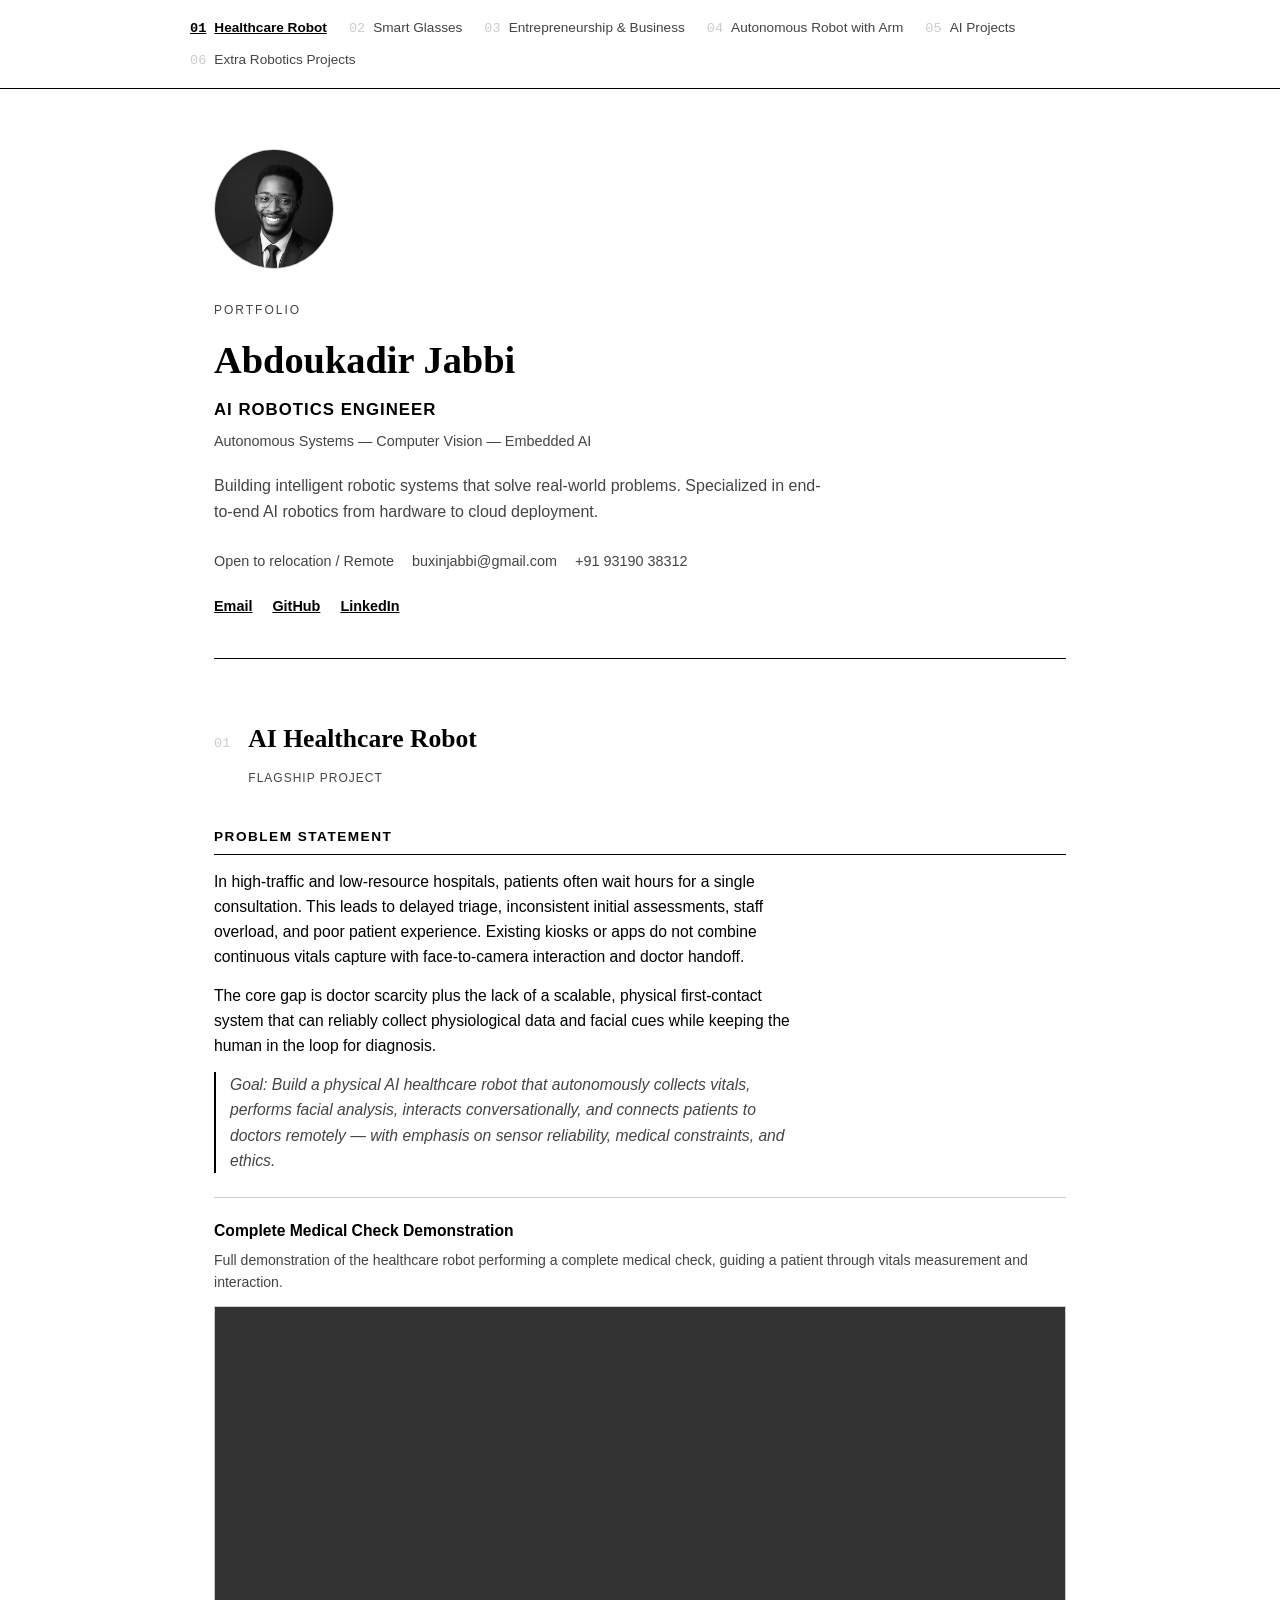
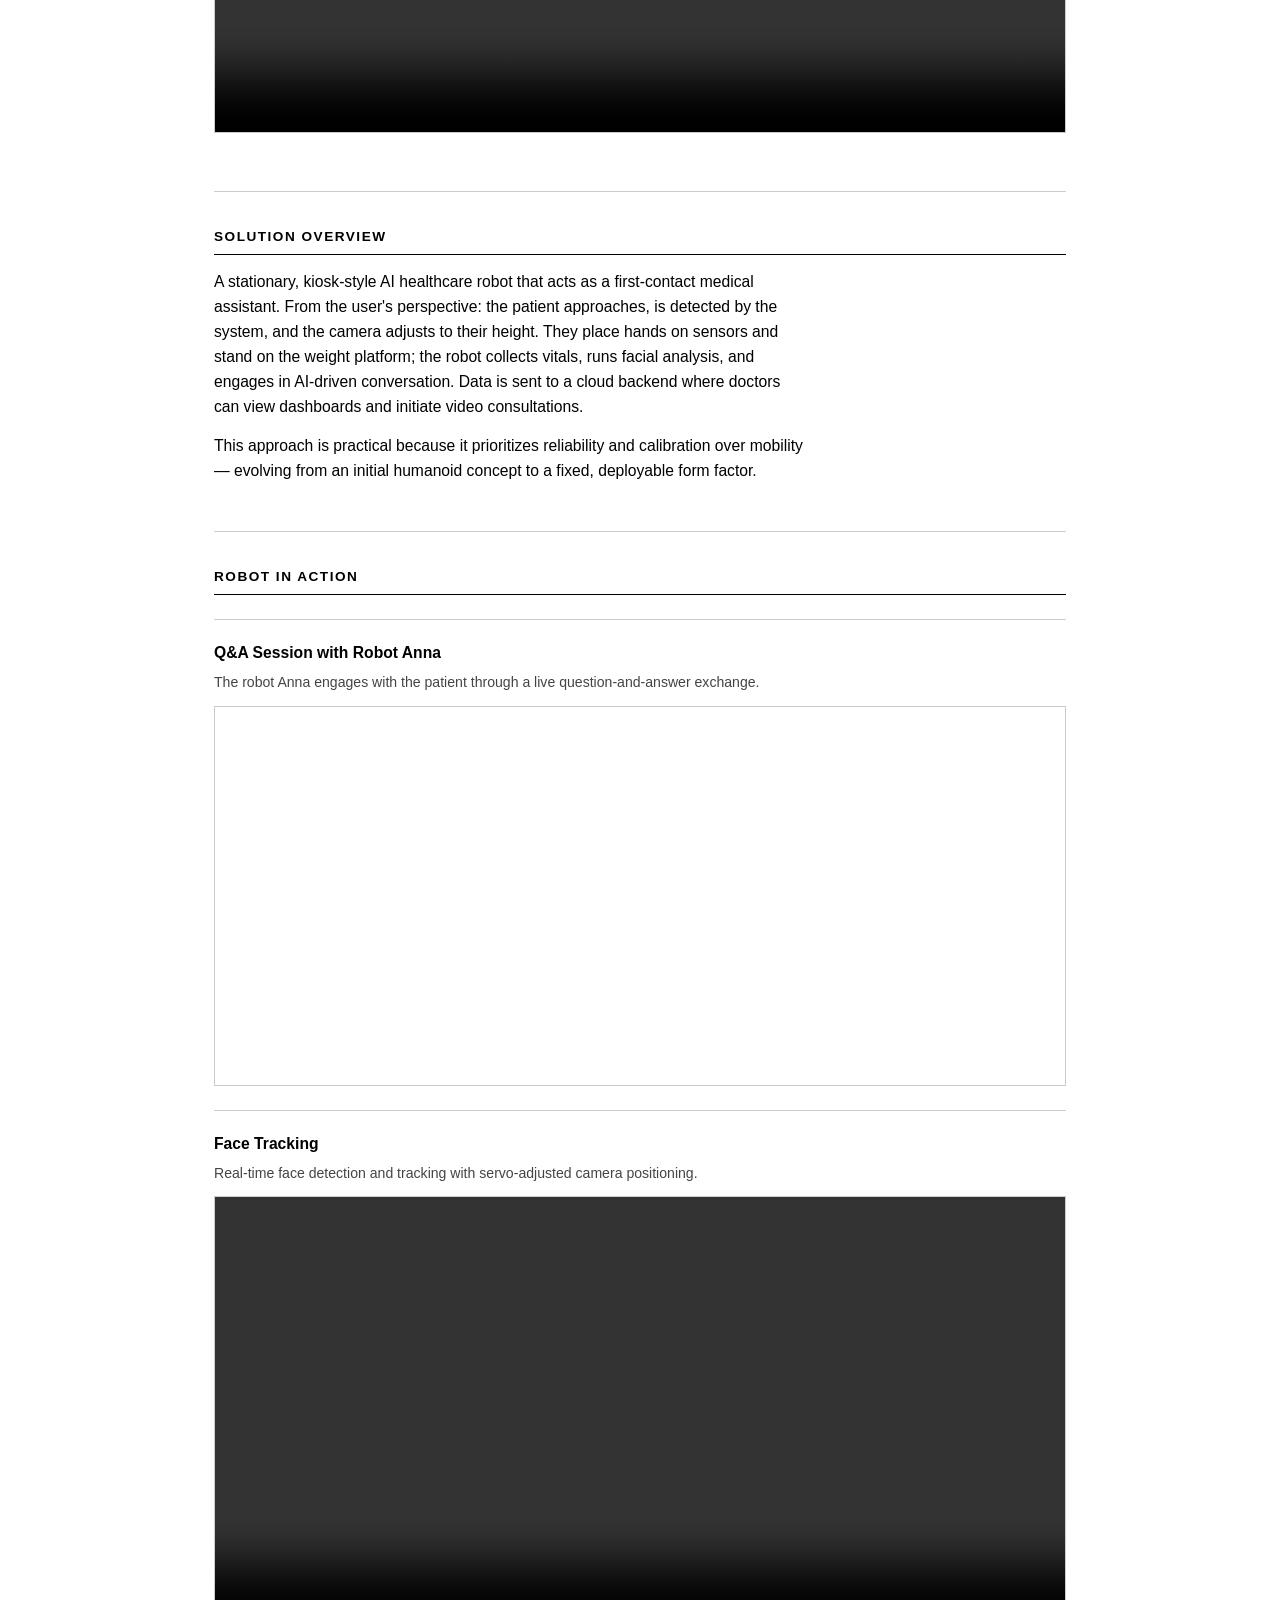
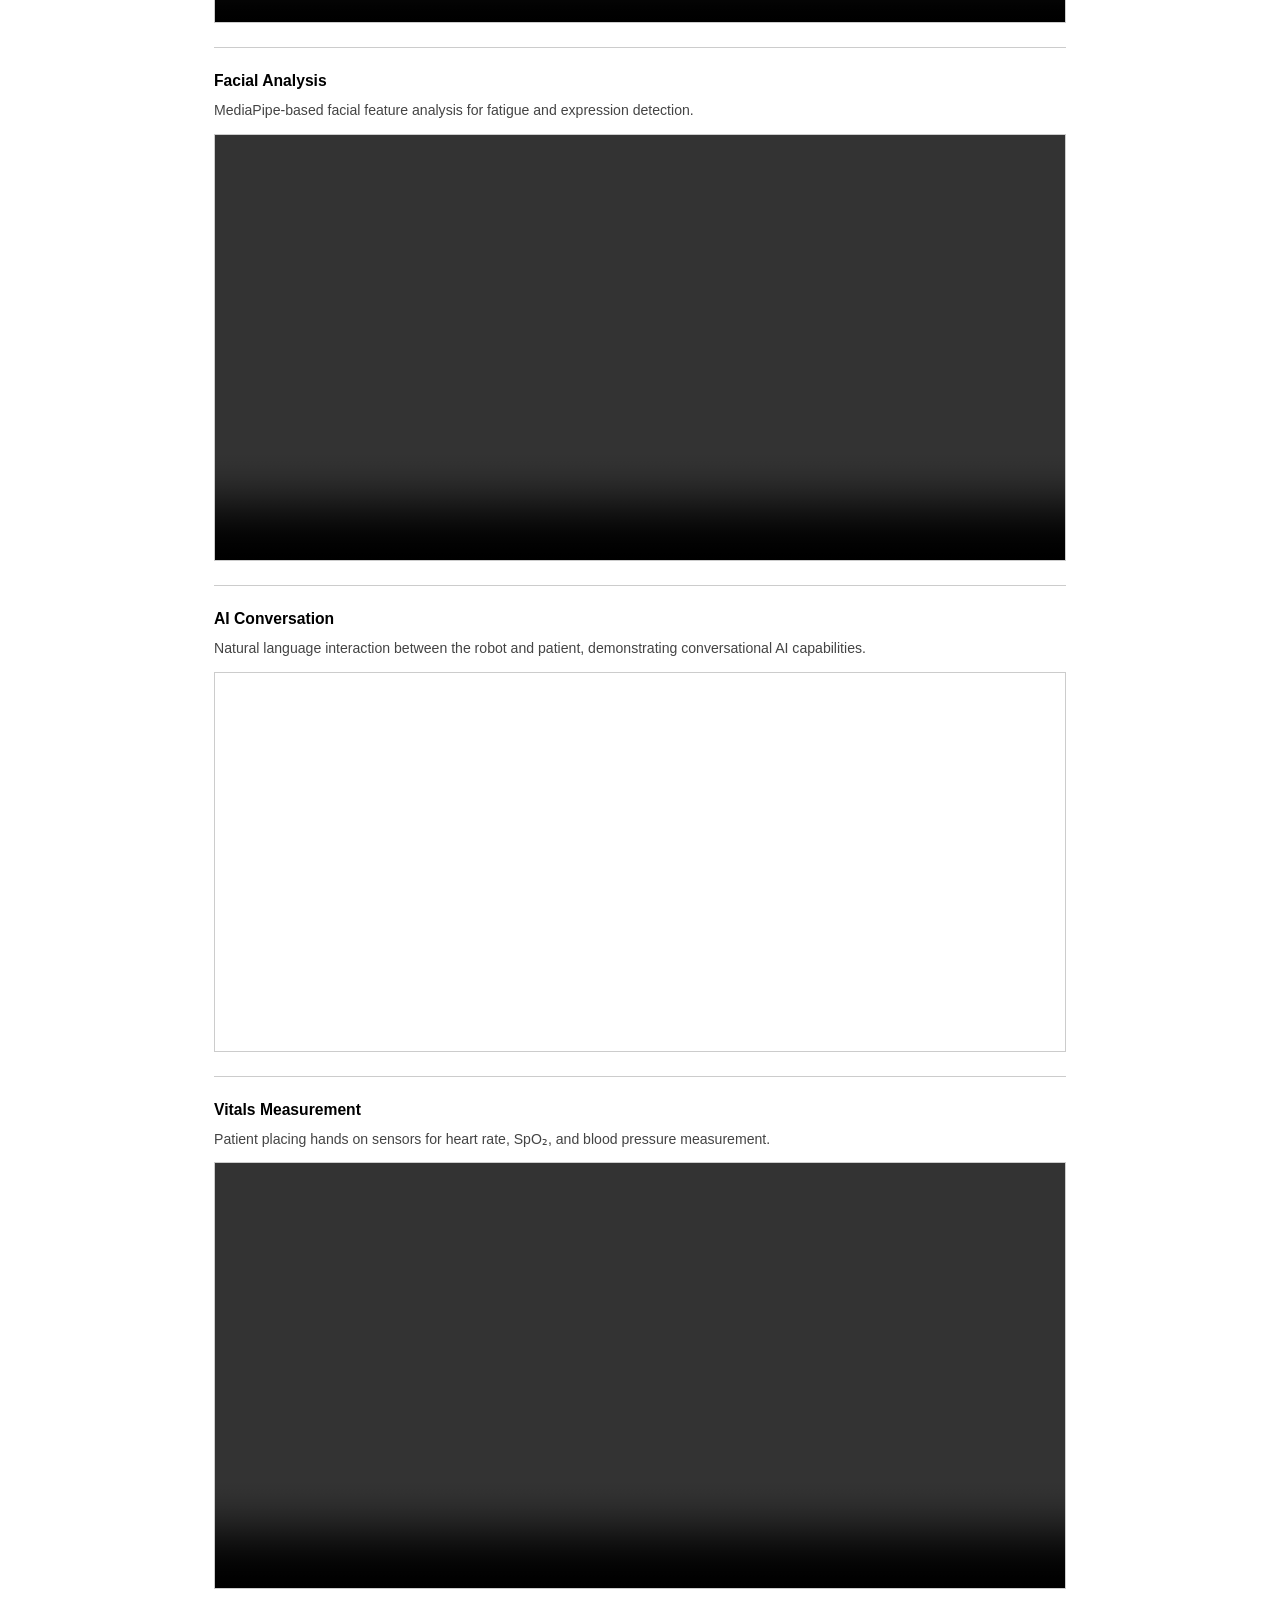
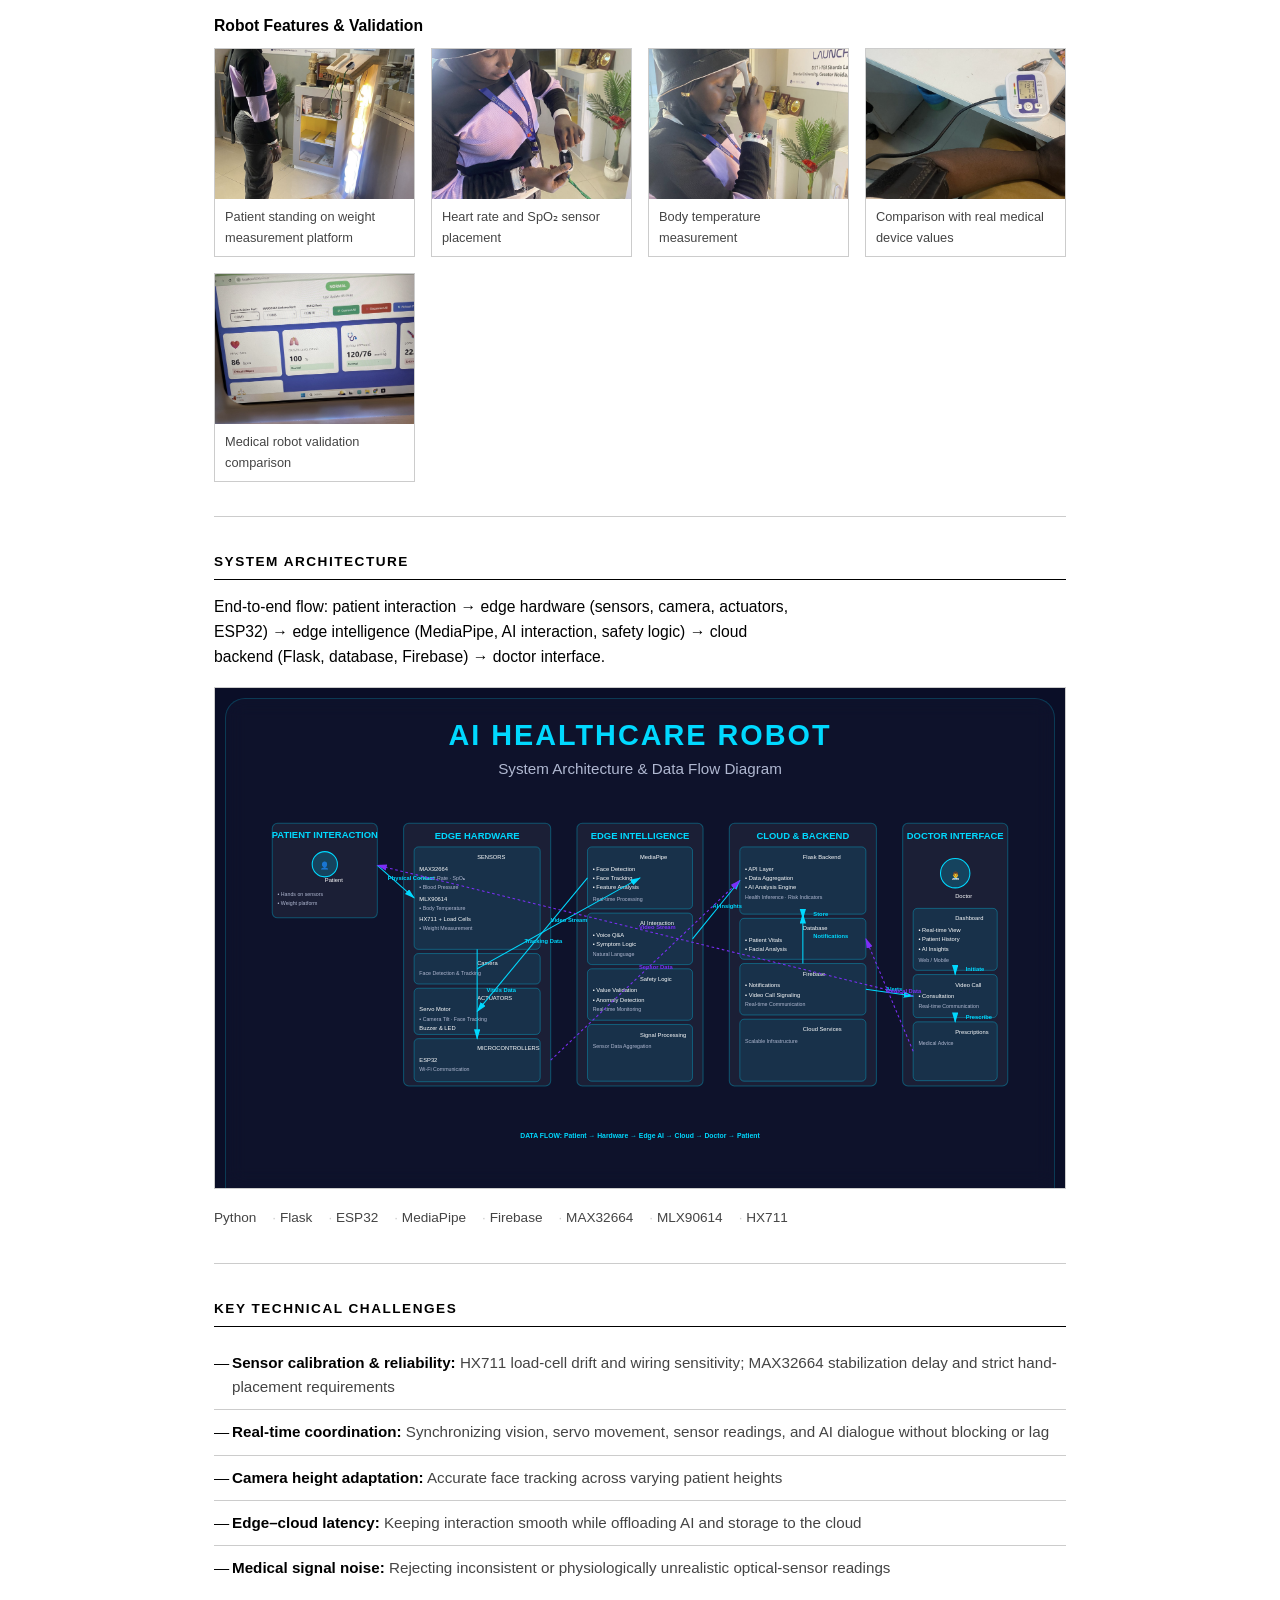
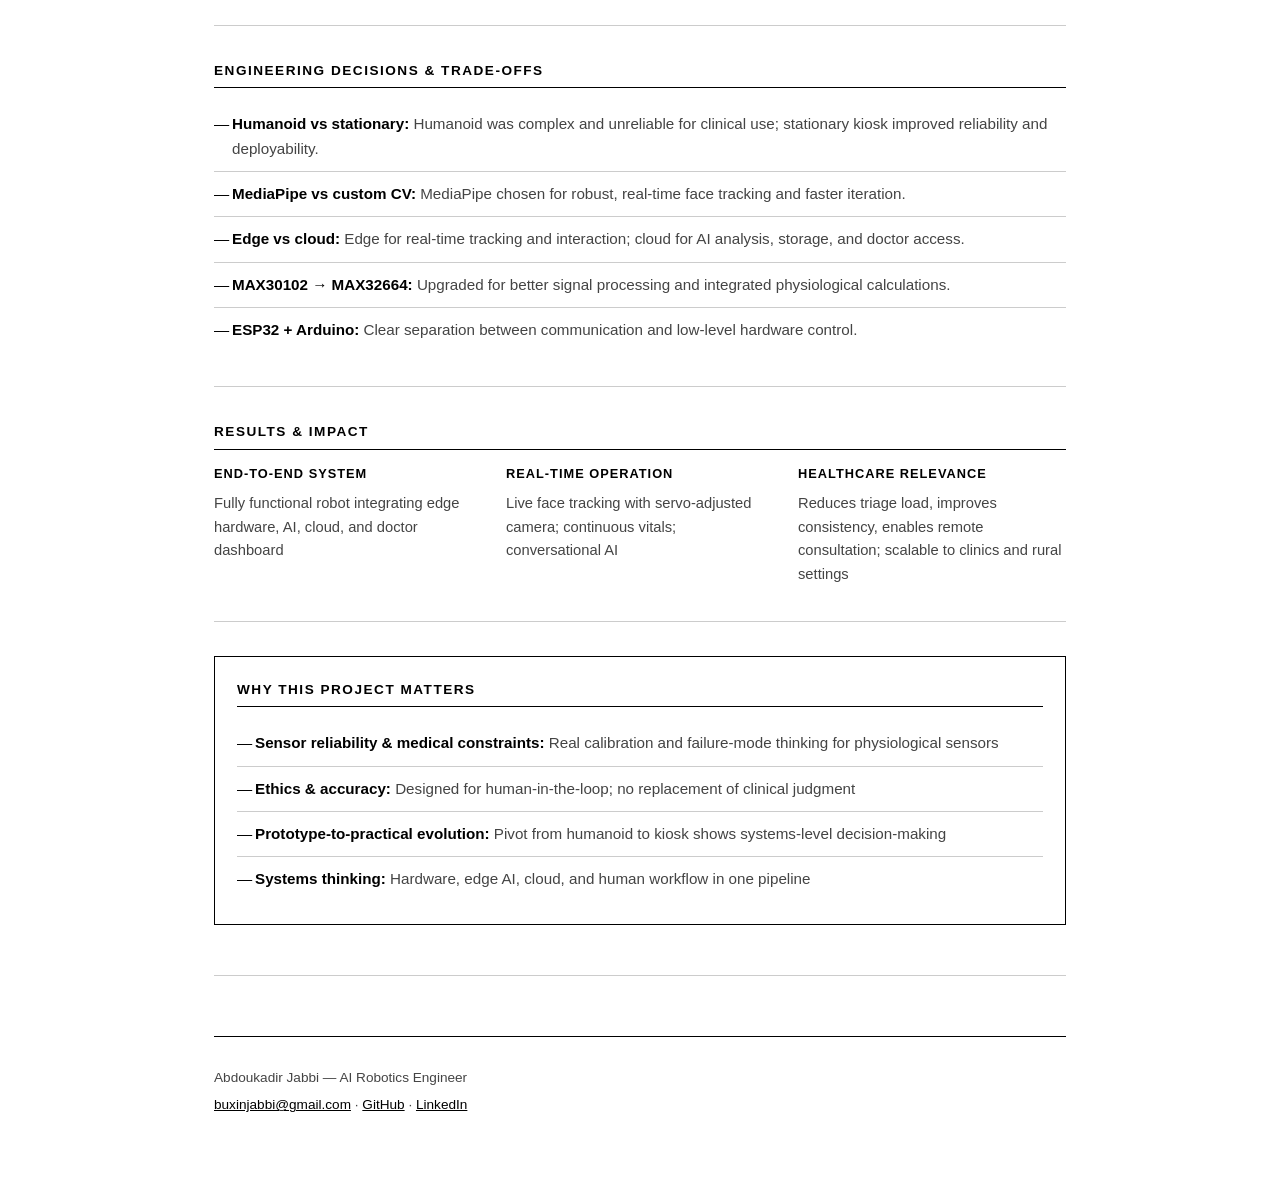
==== commit 515c0b48: "Update index.html" ====
--- a/index.html
+++ b/index.html
@@ -691,9 +691,7 @@
                                 velocity commands to the mecanum base. Manipulation Node computes arm joint angles via inverse kinematics once in range and executes the grip
                                 sequence. A Motor Control Layer translates all high-level velocity/joint commands into low-level PWM for wheel motors and servos.
                             </p>
-                            <div class="diagram-frame">
-                                <iframe src="autonomous-assistant-robot-diagram.html" title="Autonomous Mobile Manipulator ROS Architecture"></iframe>
-                            </div>
+
                             <ul class="tech-tags">
                                 <li>ROS</li><li>Python/C++</li><li>Inverse Kinematics</li><li>Computer Vision / Object Detection</li><li>Servo Motor Control</li><li>Mecanum Drive Kinematics</li><li>Embedded Systems</li>
                             </ul>
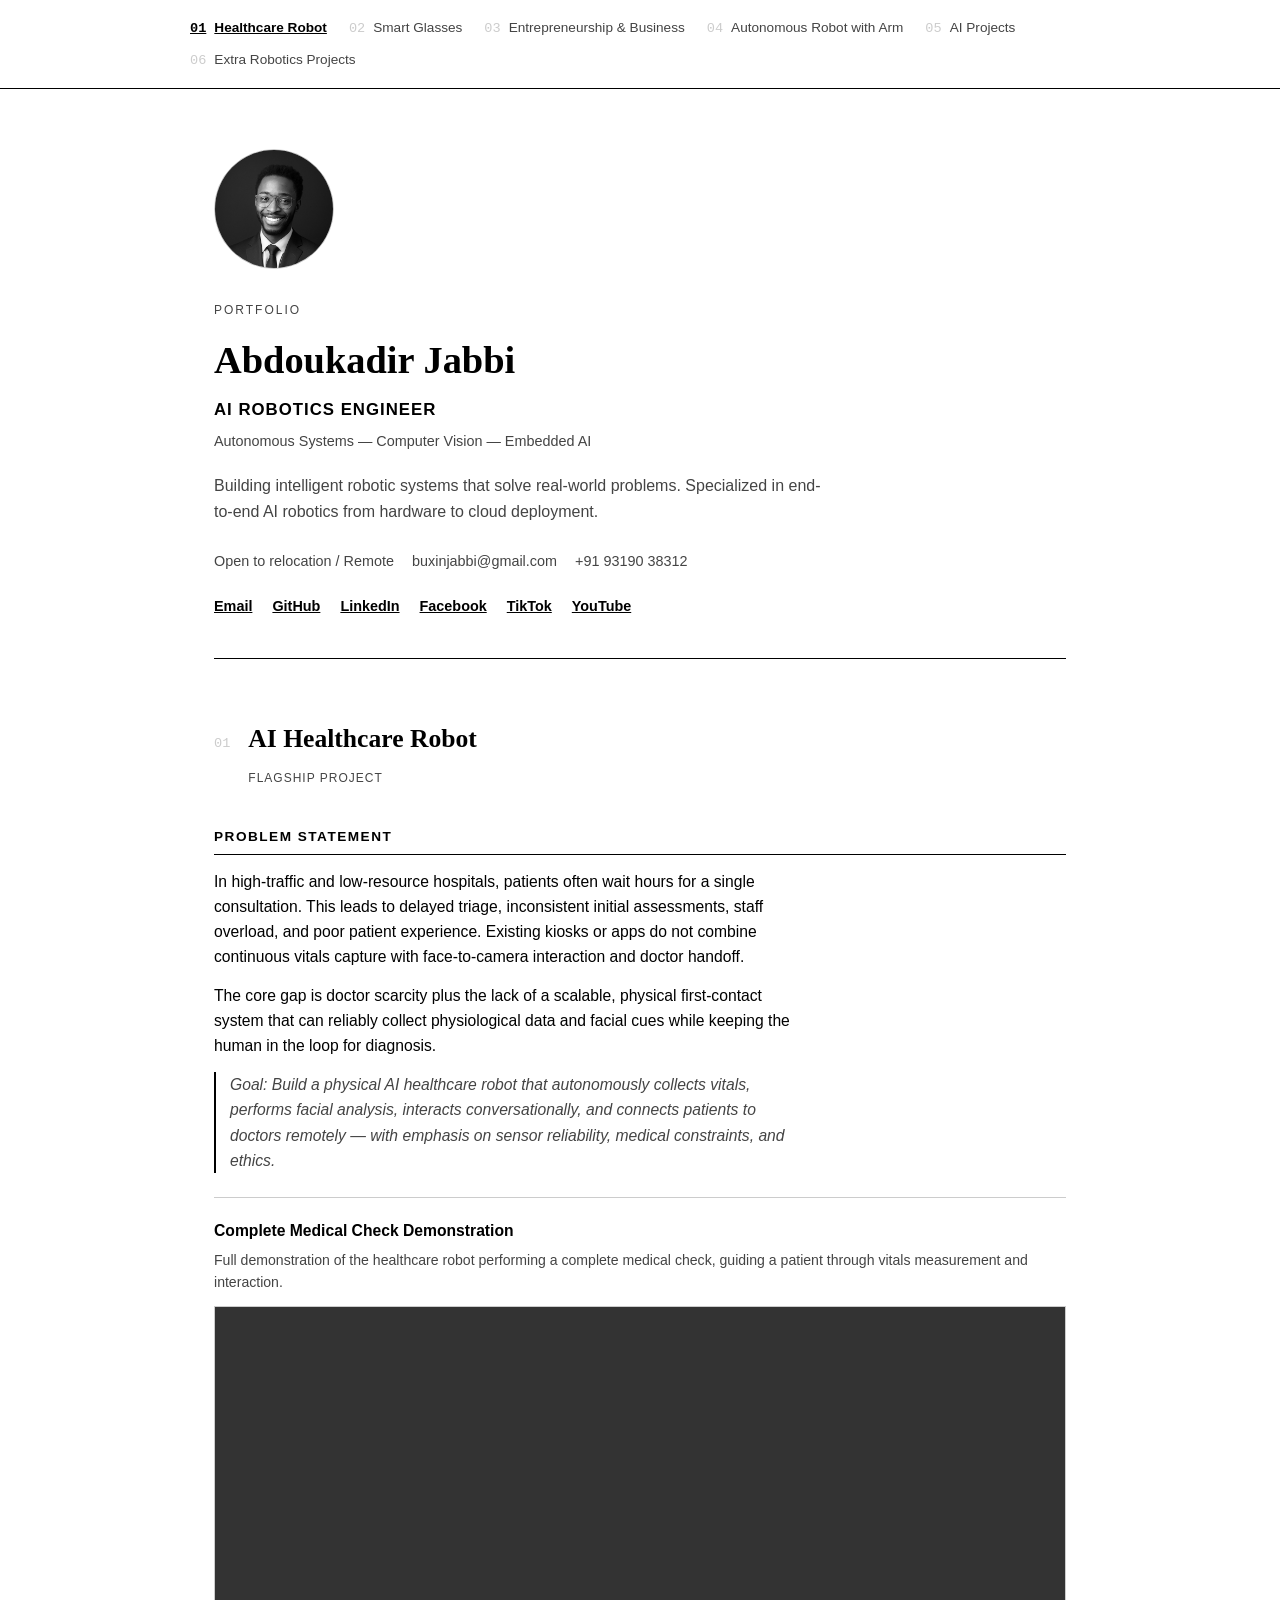
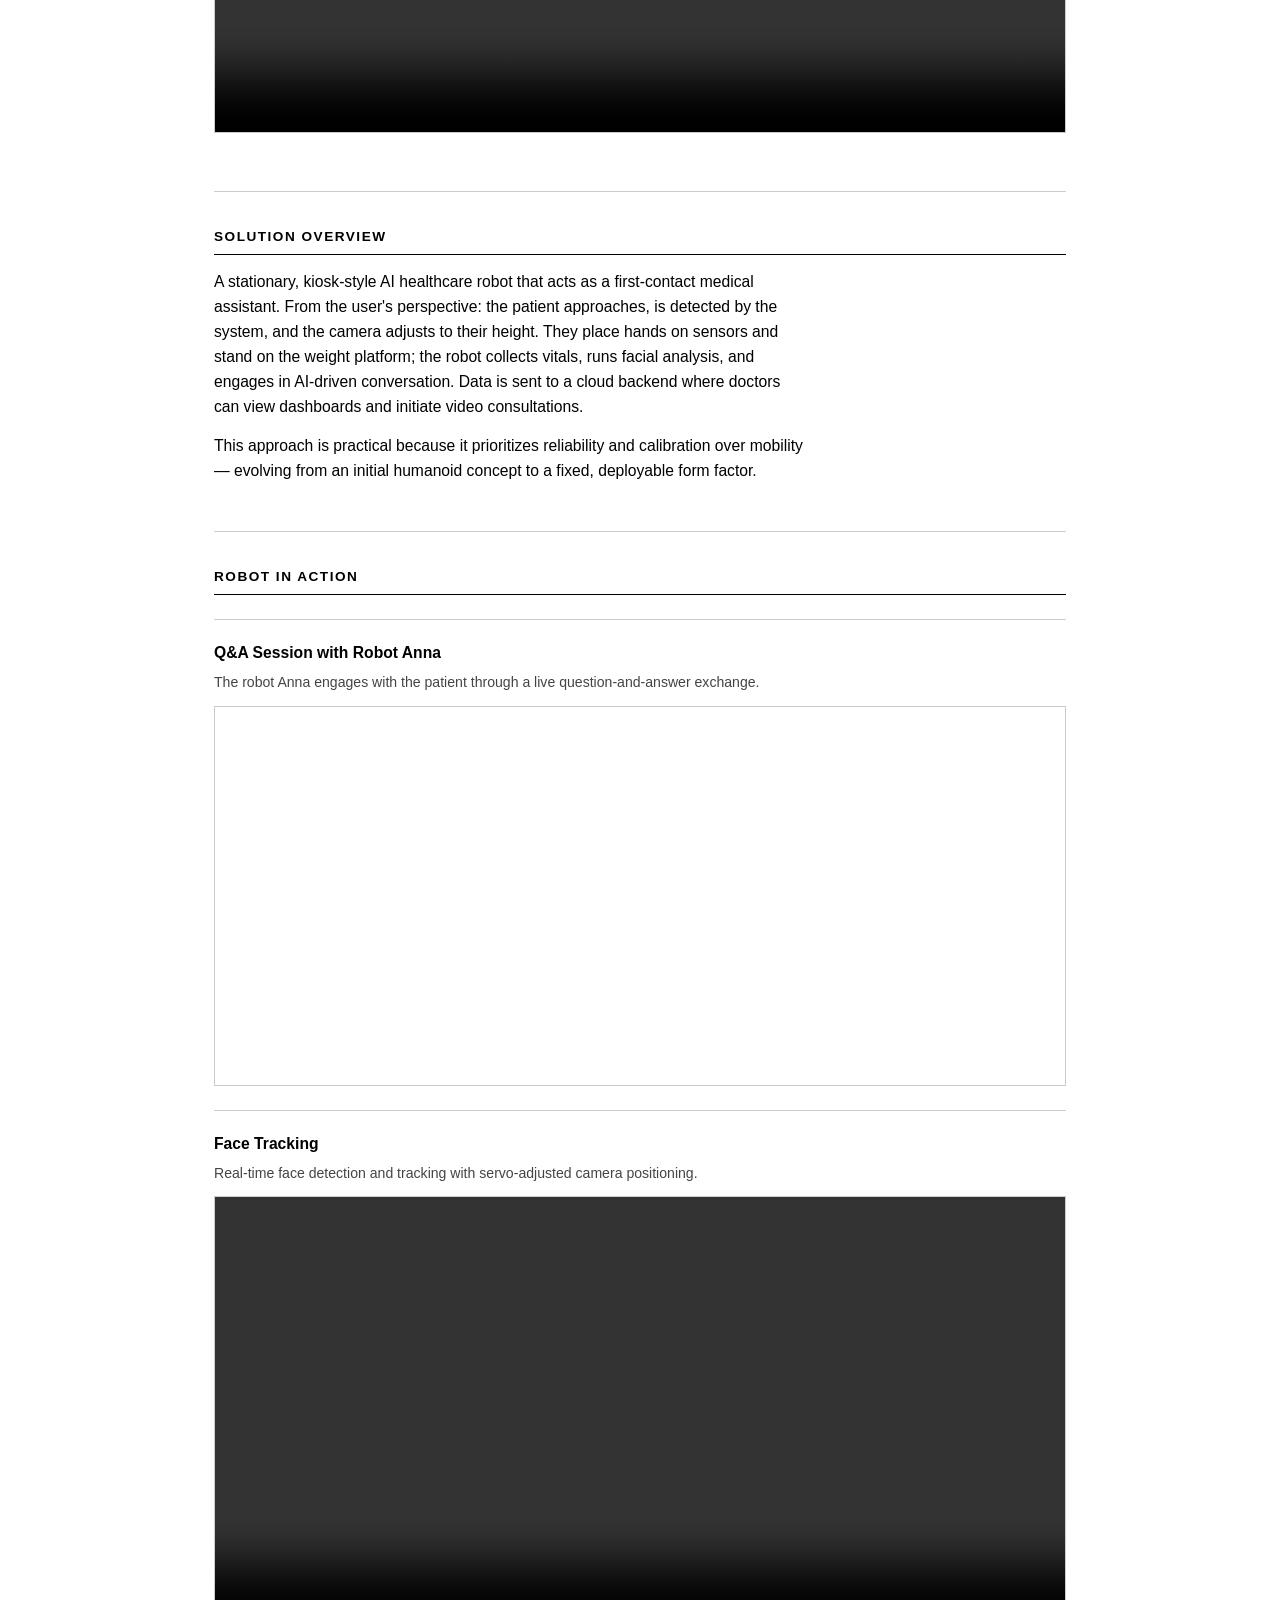
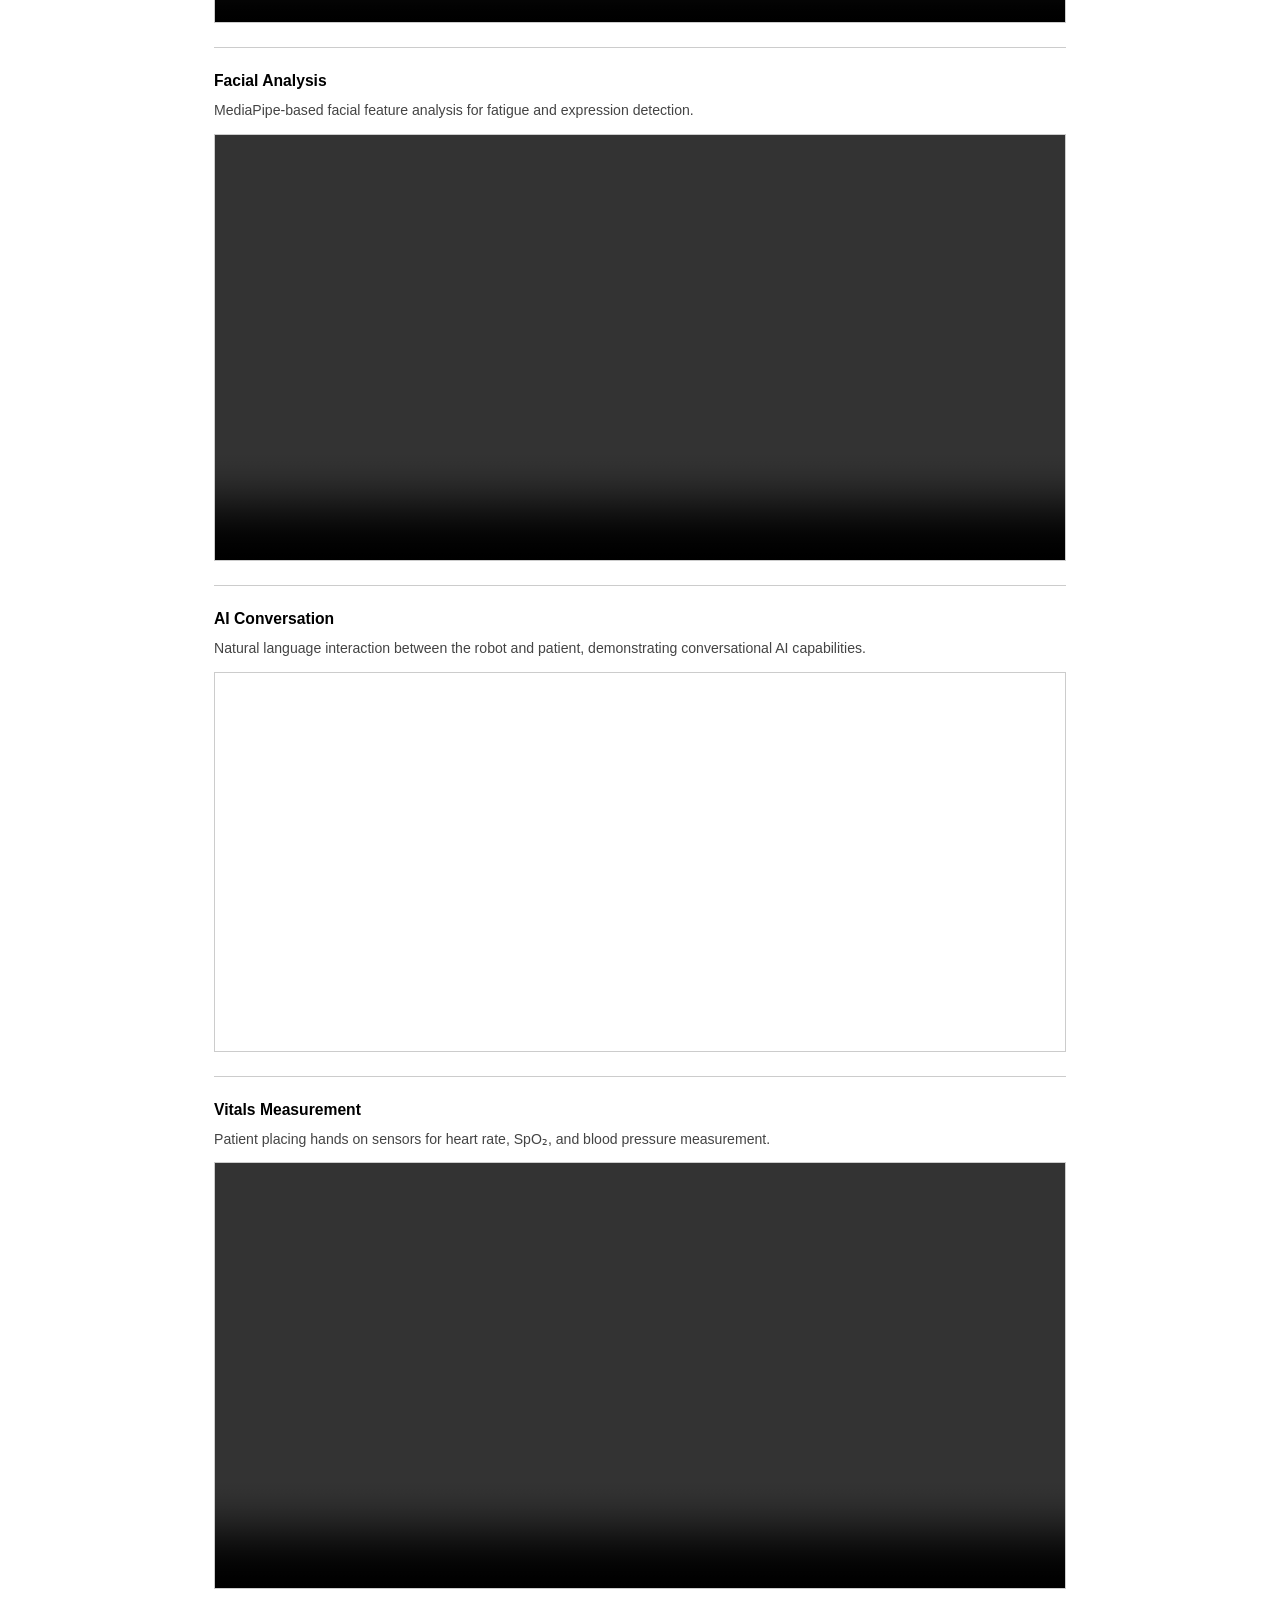
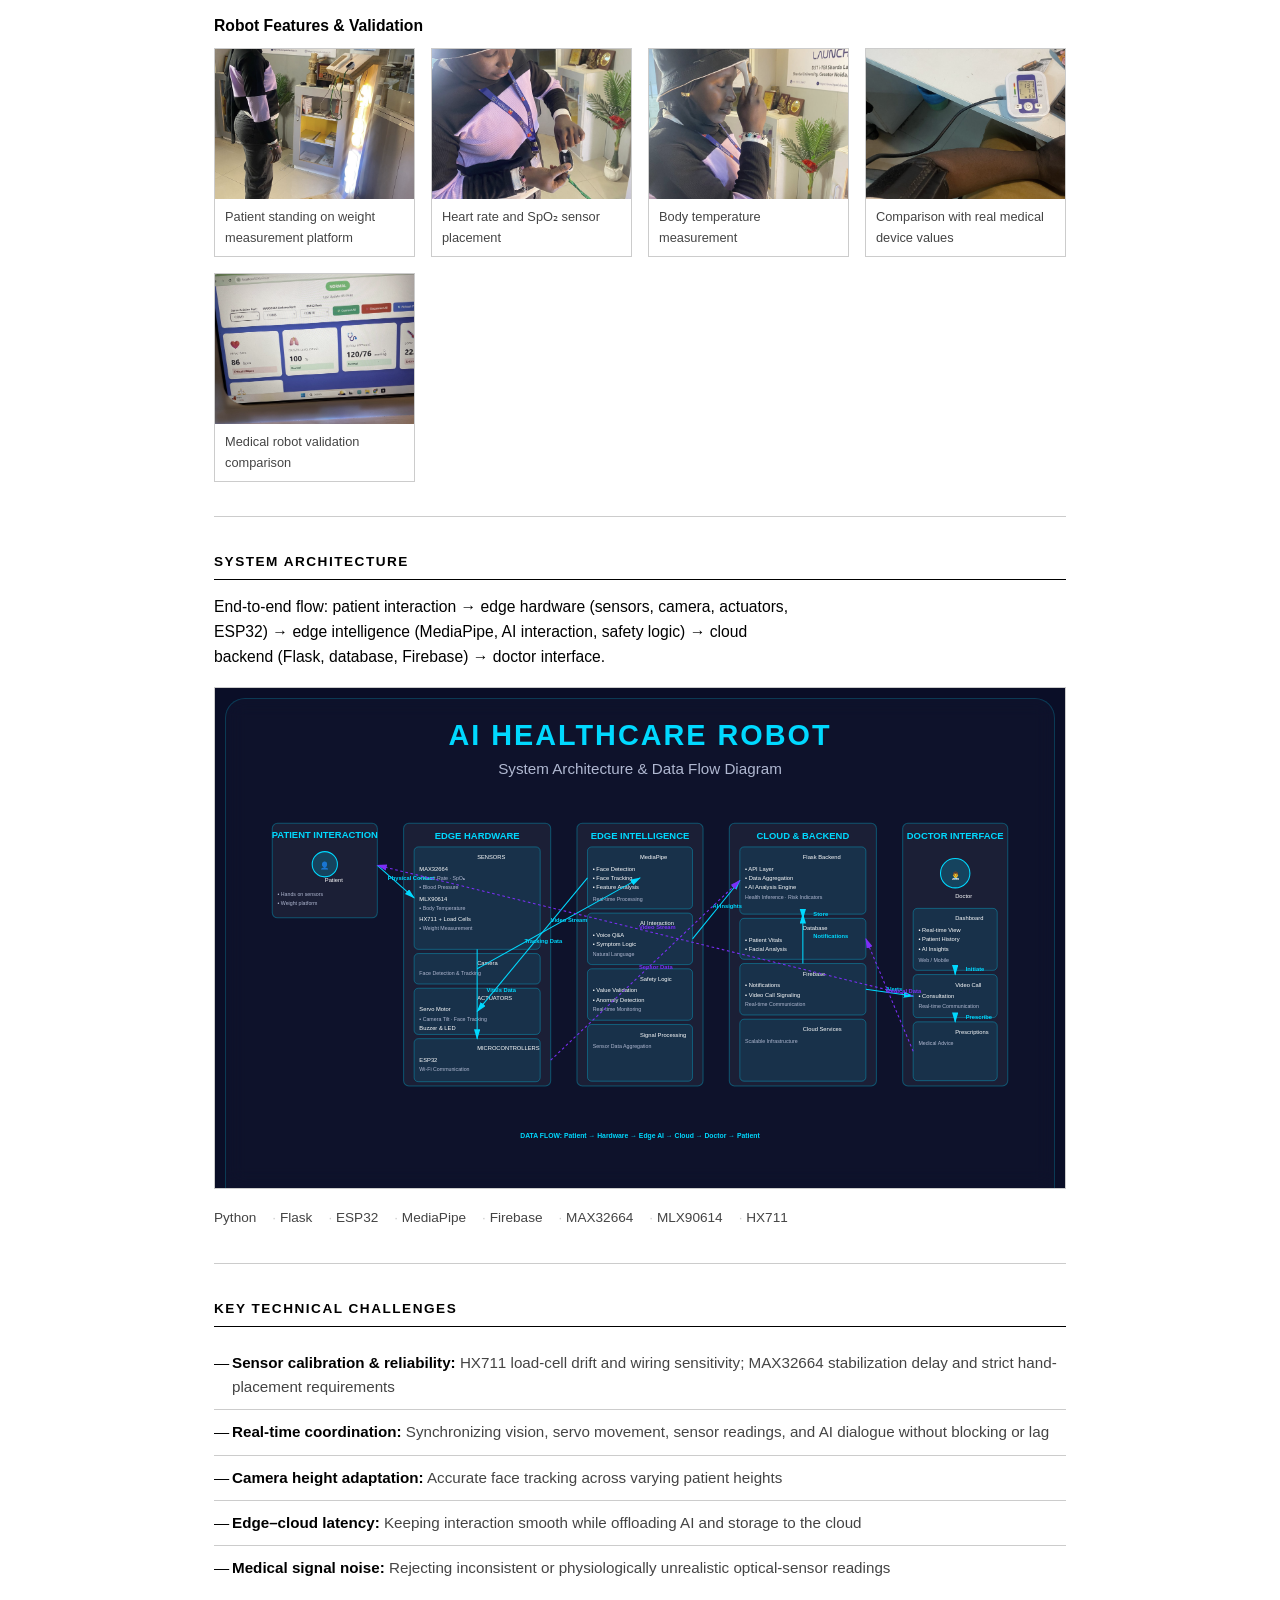
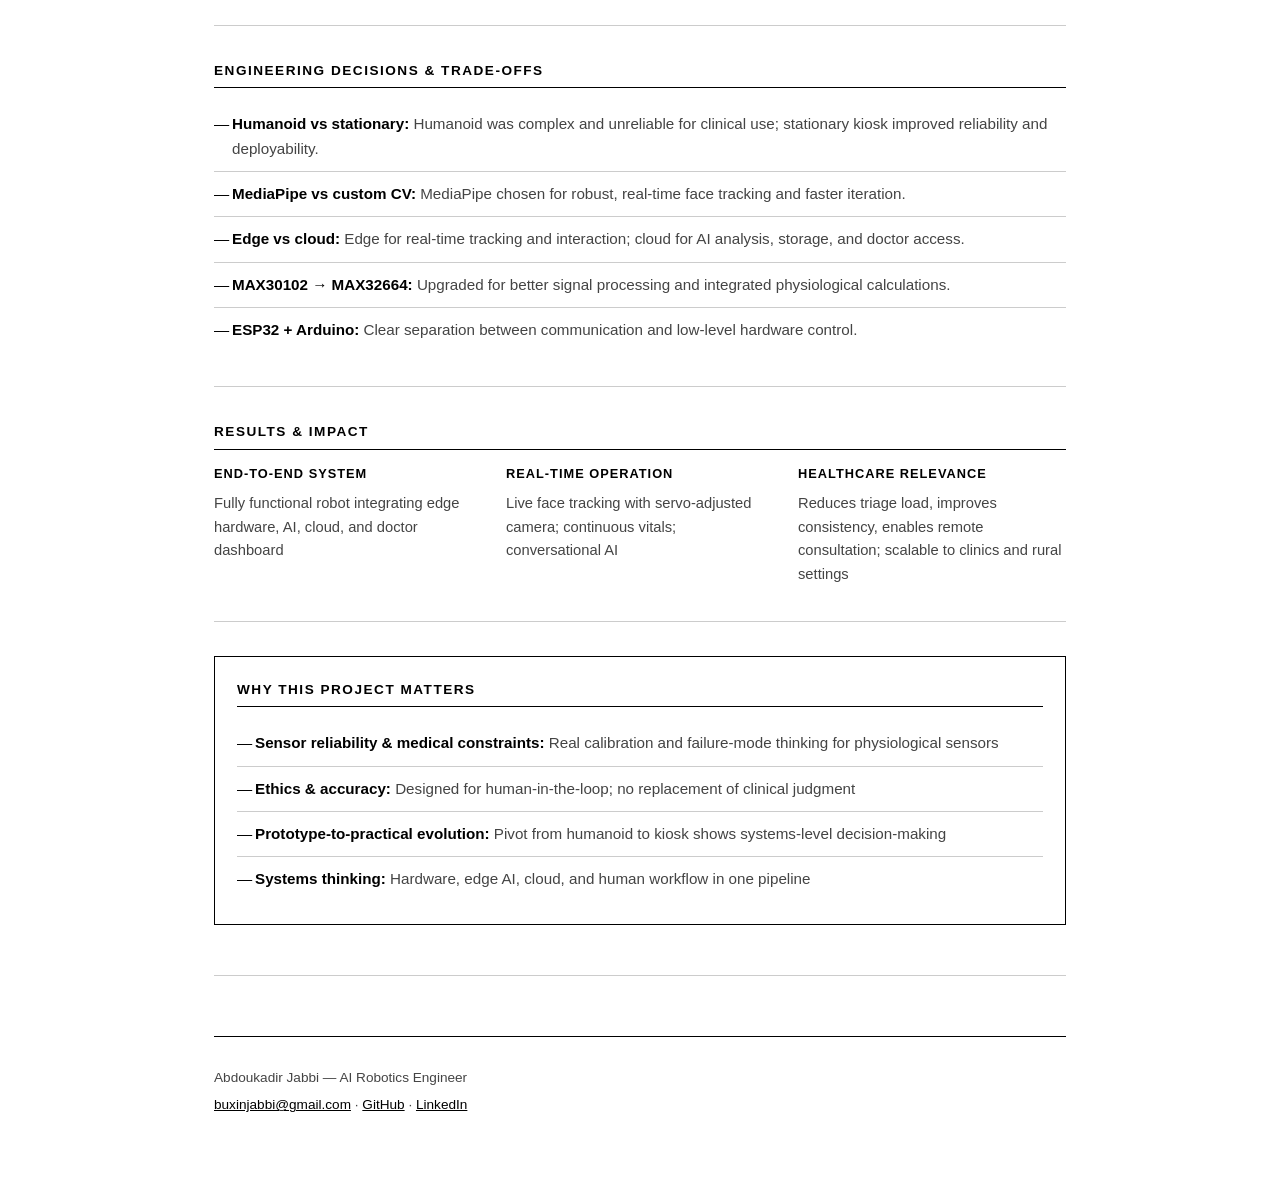
==== commit c9691ffe: "Update index.html" ====
--- a/index.html
+++ b/index.html
@@ -71,6 +71,9 @@
                     <a href="mailto:buxinjabbi@gmail.com" class="social-link">Email</a>
                     <a href="https://github.com/buxin2" target="_blank" rel="noopener noreferrer" class="social-link">GitHub</a>
                     <a href="https://www.linkedin.com/in/abdoukadir-jabbi-a7b3082a9/" target="_blank" rel="noopener noreferrer" class="social-link">LinkedIn</a>
+                    <a href="https://www.facebook.com/tectbuxingcreaton" target="_blank" rel="noopener noreferrer" class="social-link">Facebook</a>
+                    <a href="https://www.tiktok.com/@buxin_bot" target="_blank" rel="noopener noreferrer" class="social-link">TikTok</a>
+                    <a href="https://www.youtube.com/@buxine28" target="_blank" rel="noopener noreferrer" class="social-link">YouTube</a>
                 </div>
             </div>
         </header>
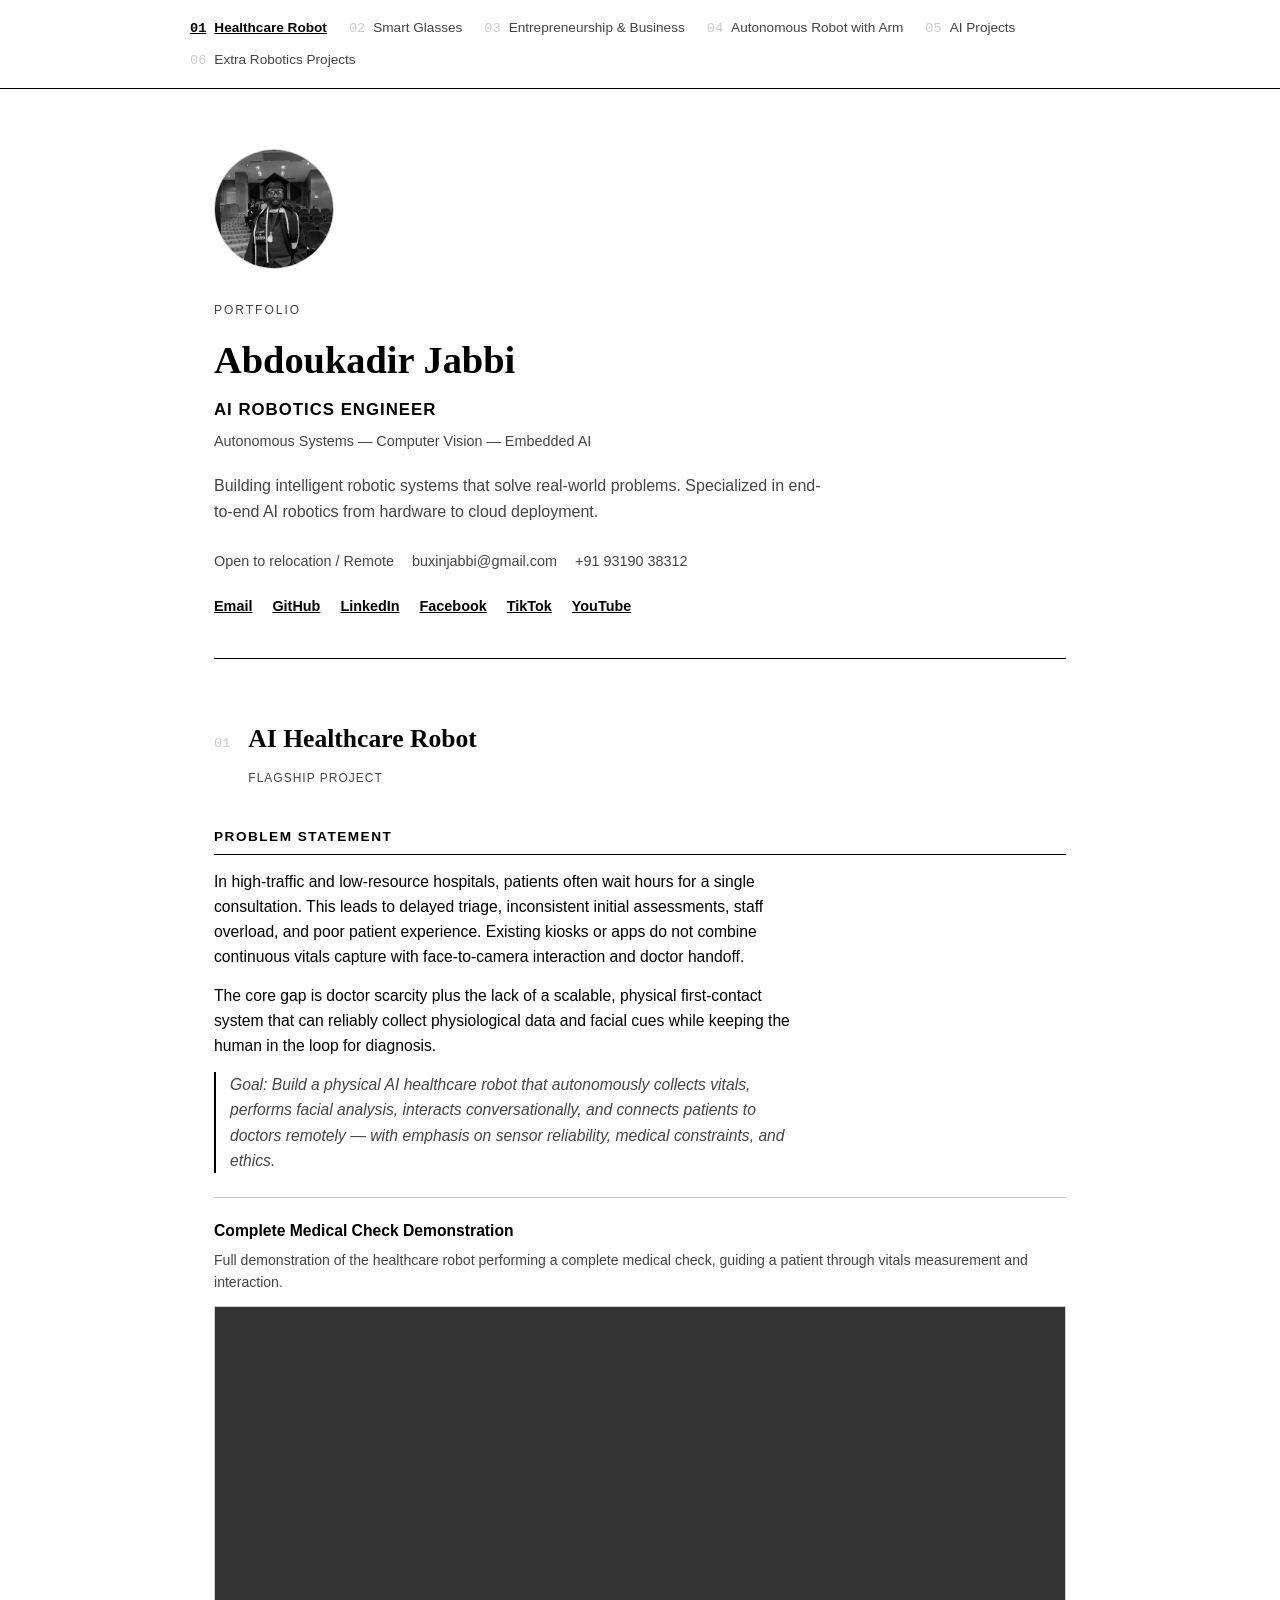
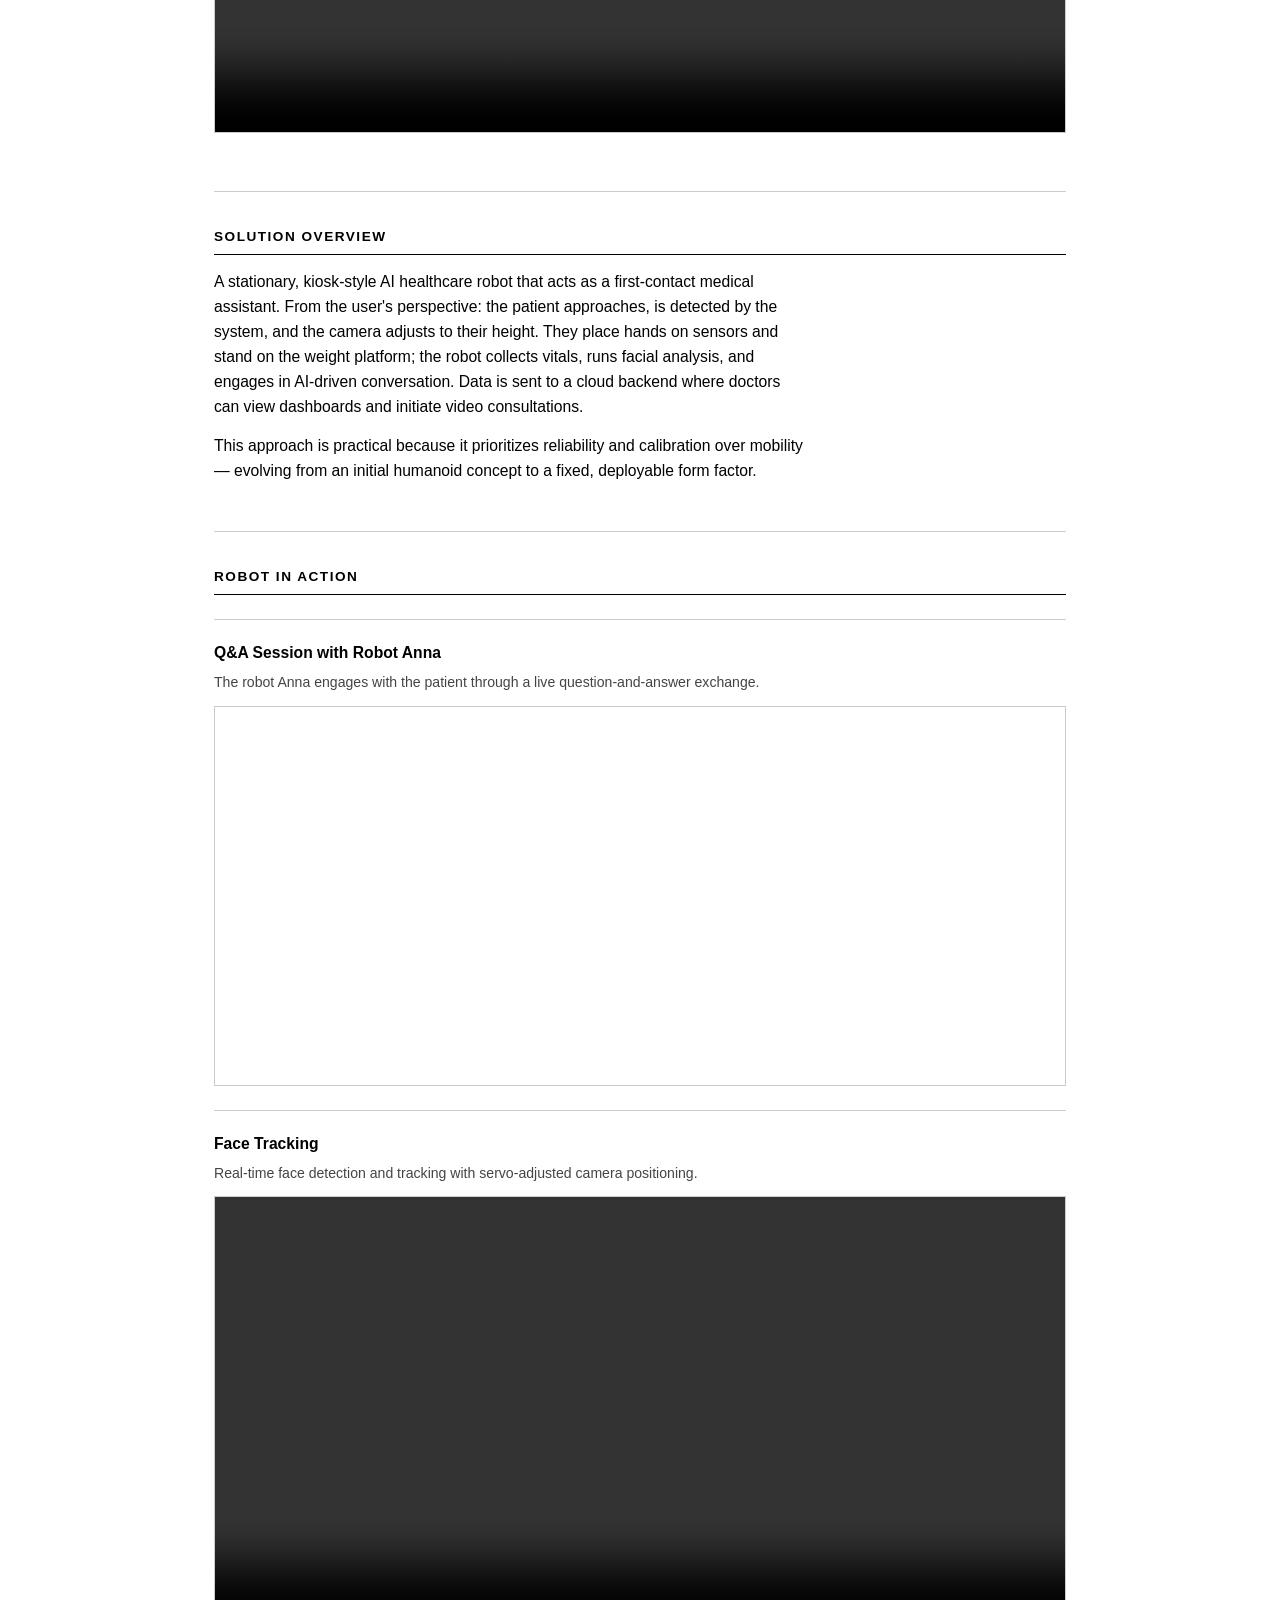
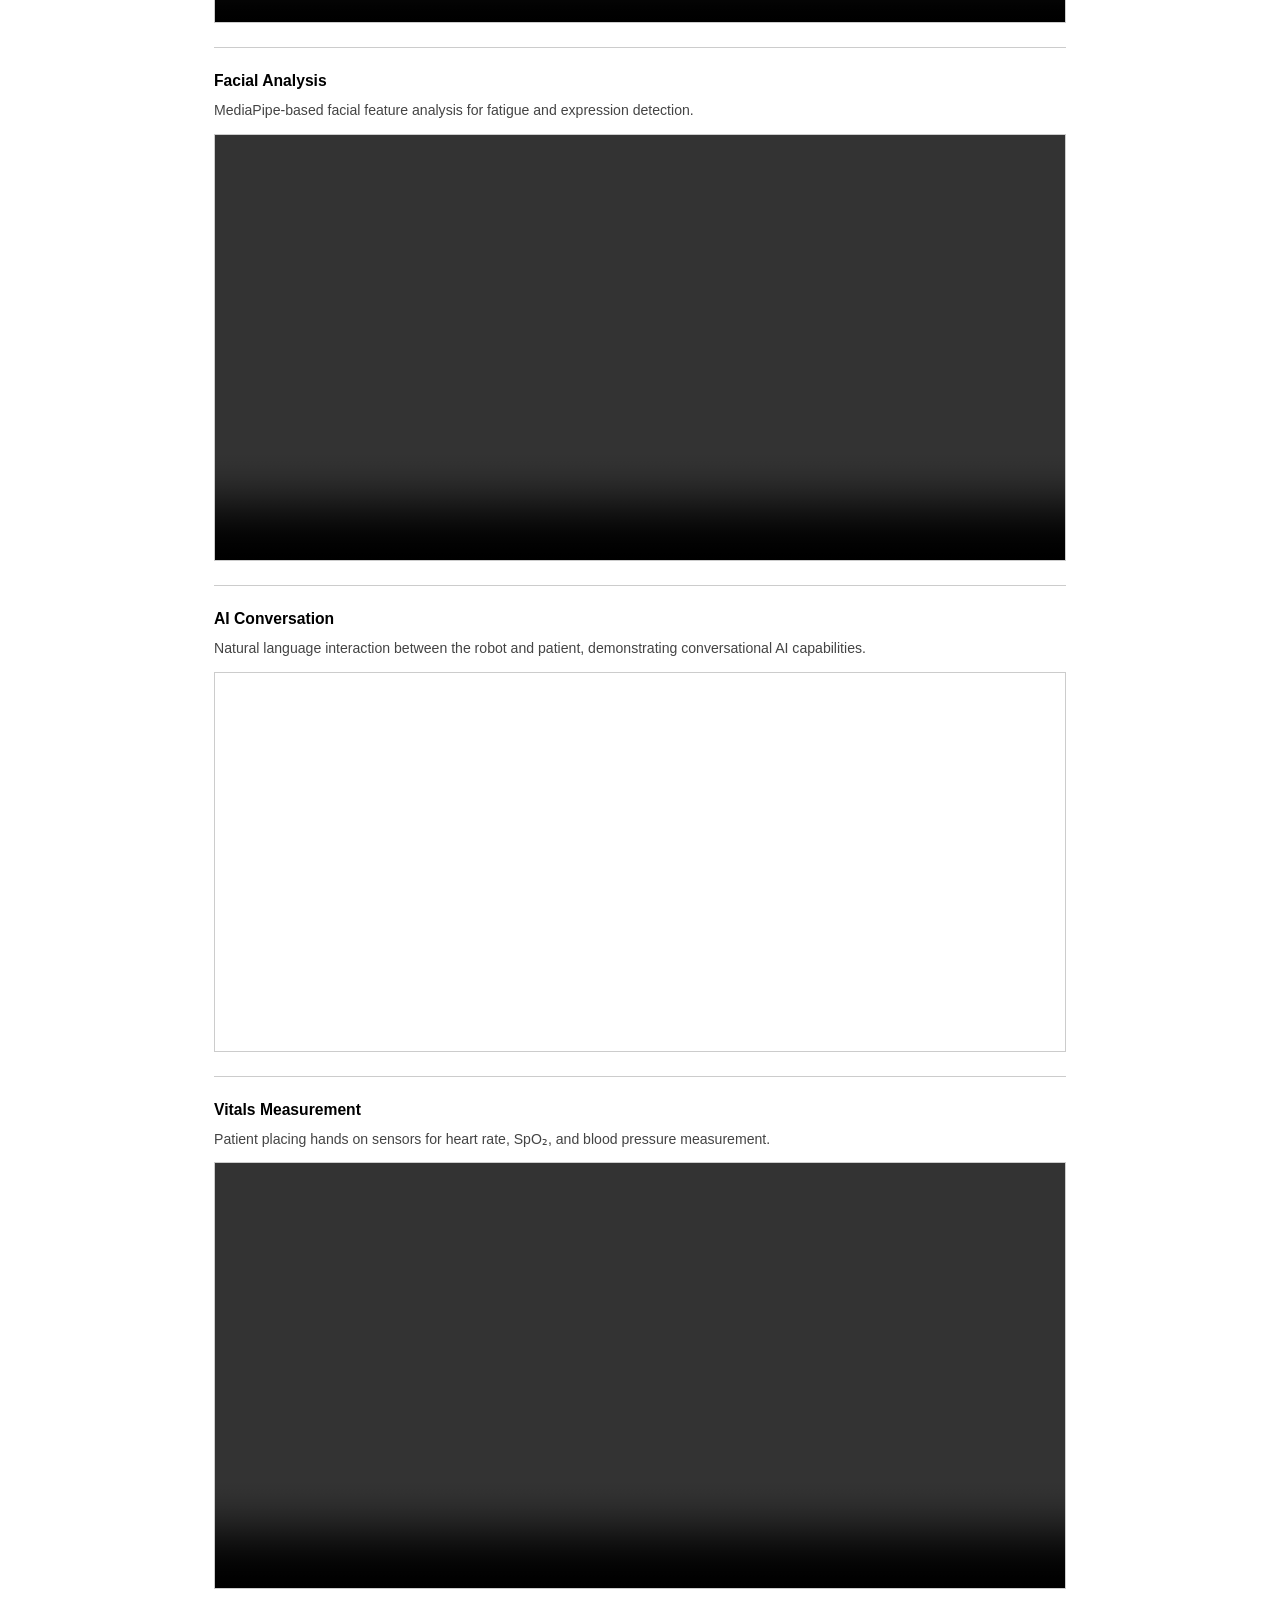
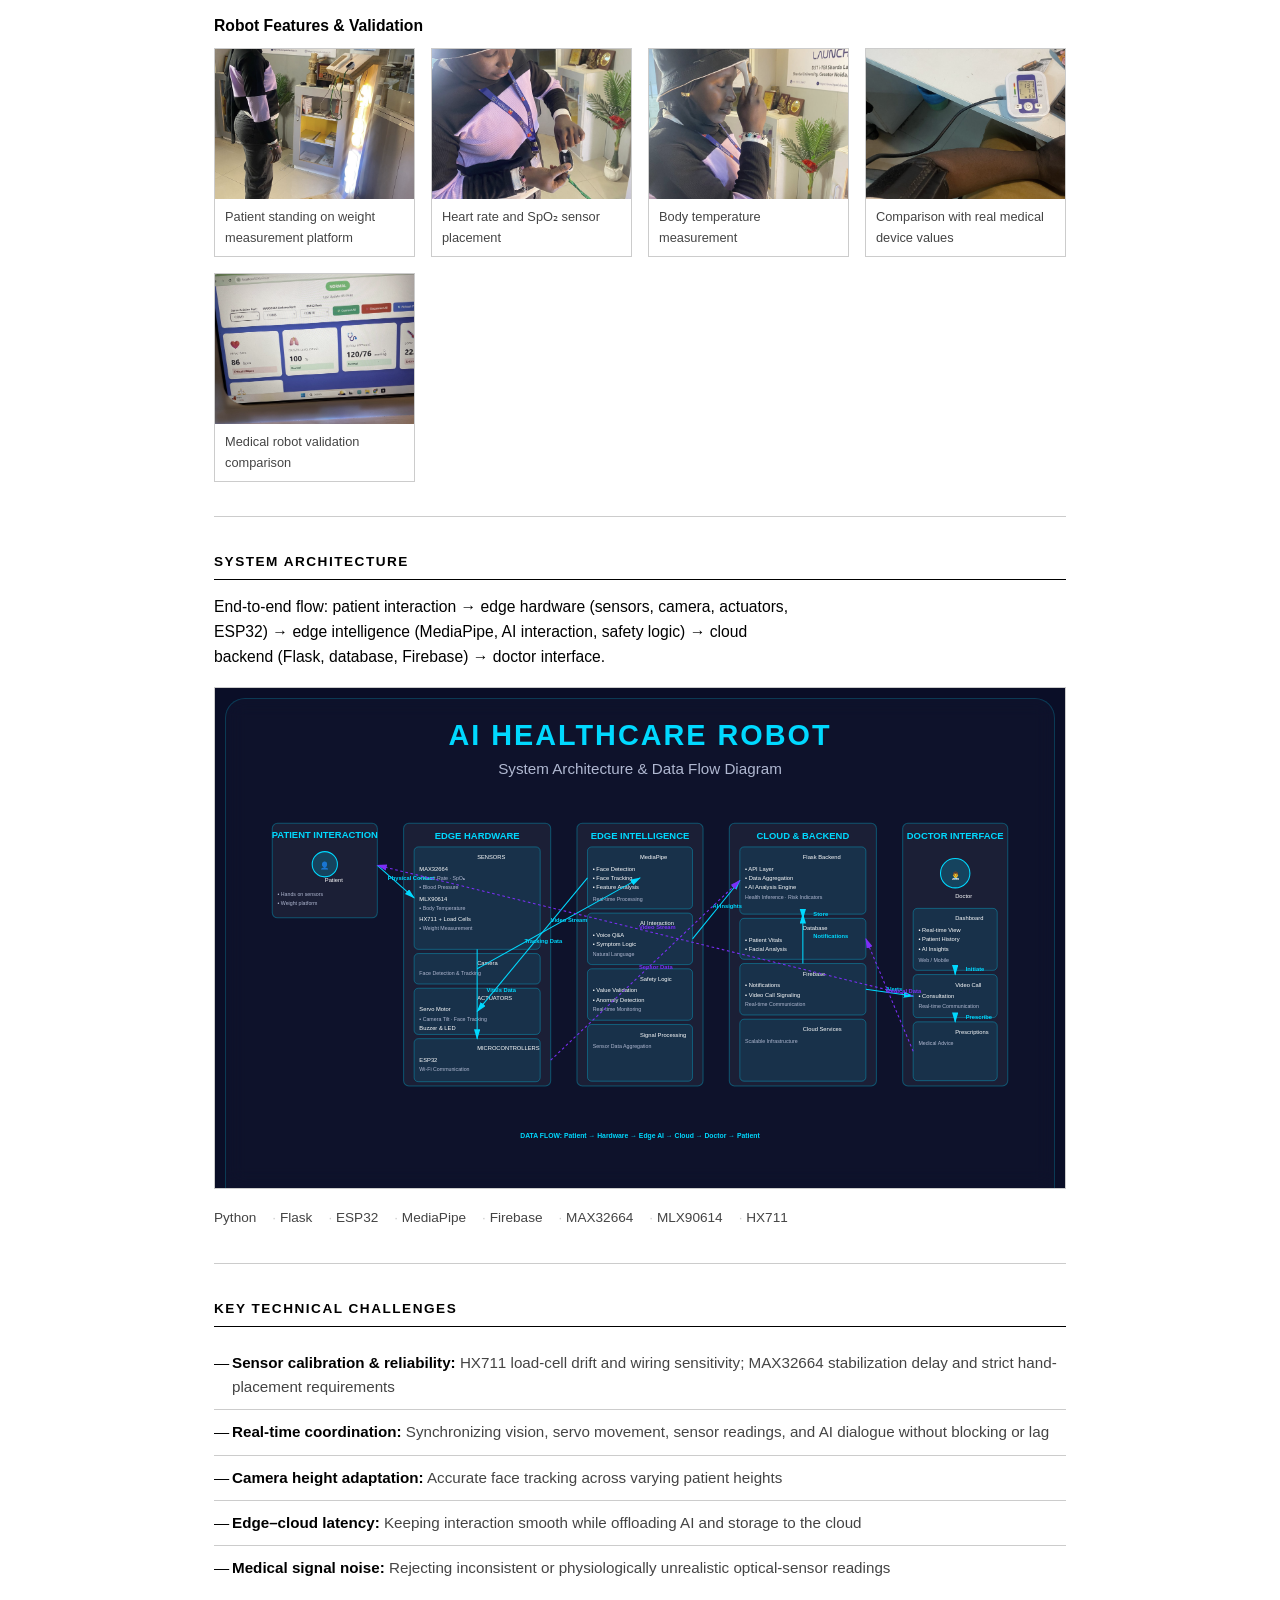
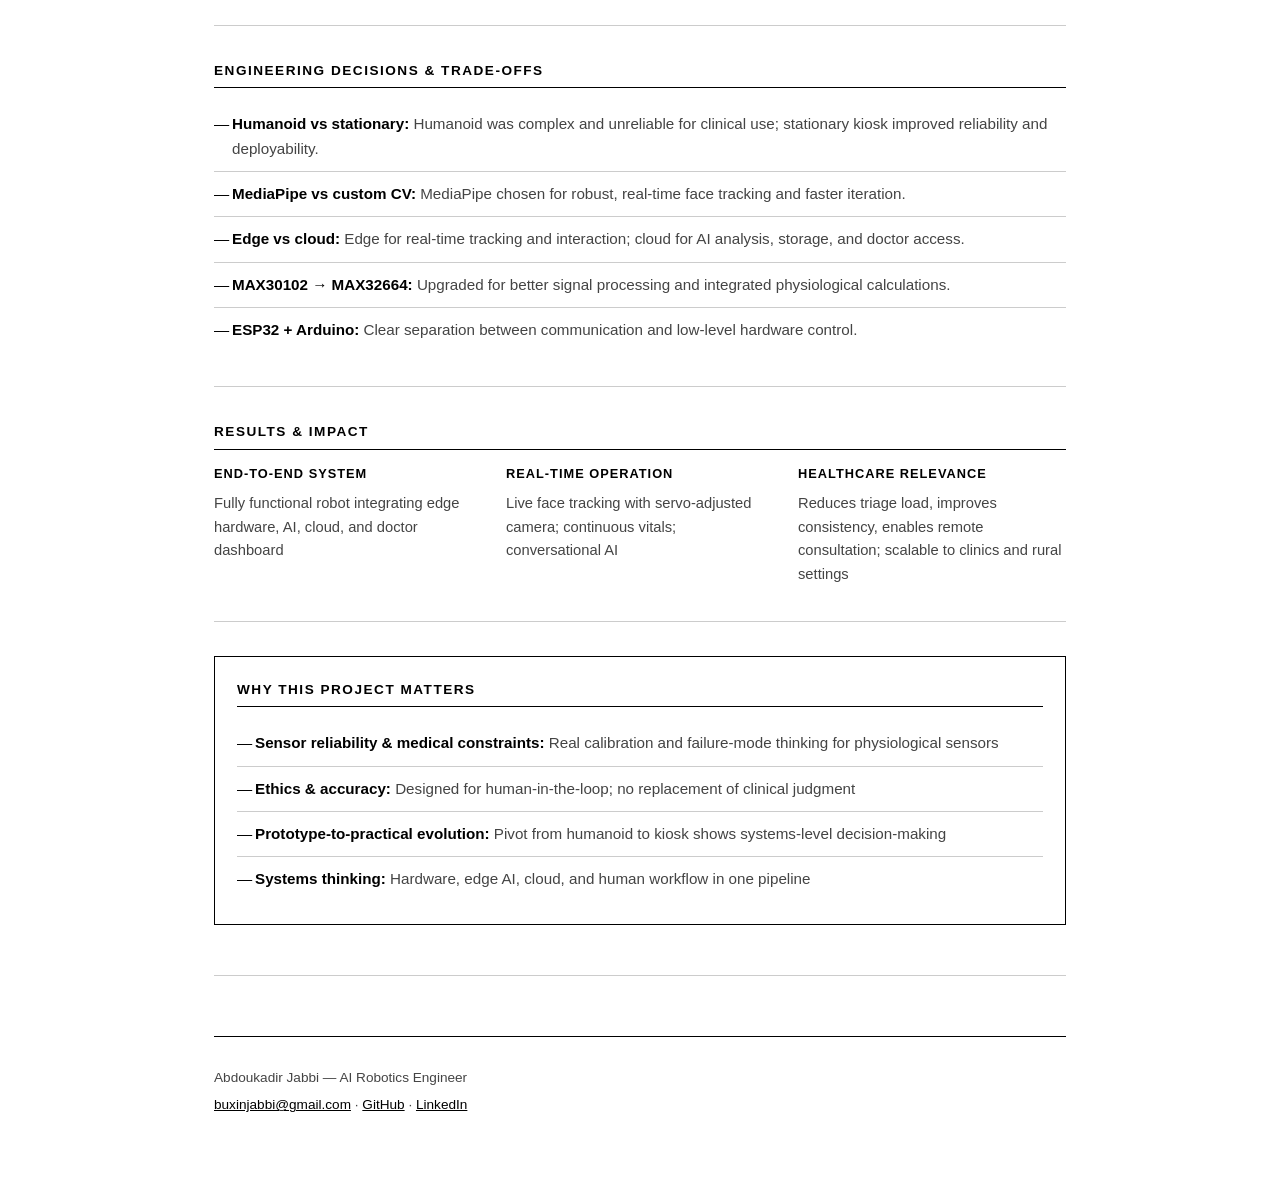
==== commit d4166051: "Update index.html" ====
--- a/index.html
+++ b/index.html
@@ -52,7 +52,7 @@
         <header class="hero-section">
             <div class="hero-content">
                 <div class="profile-container">
-                    <img src="ja.png" alt="Abdoukadir Jabbi" class="profile-img">
+                    <img src="profile.png" alt="Abdoukadir Jabbi" class="profile-img">
                 </div>
                 <p class="hero-eyebrow">Portfolio</p>
                 <h1 class="hero-name">Abdoukadir Jabbi</h1>
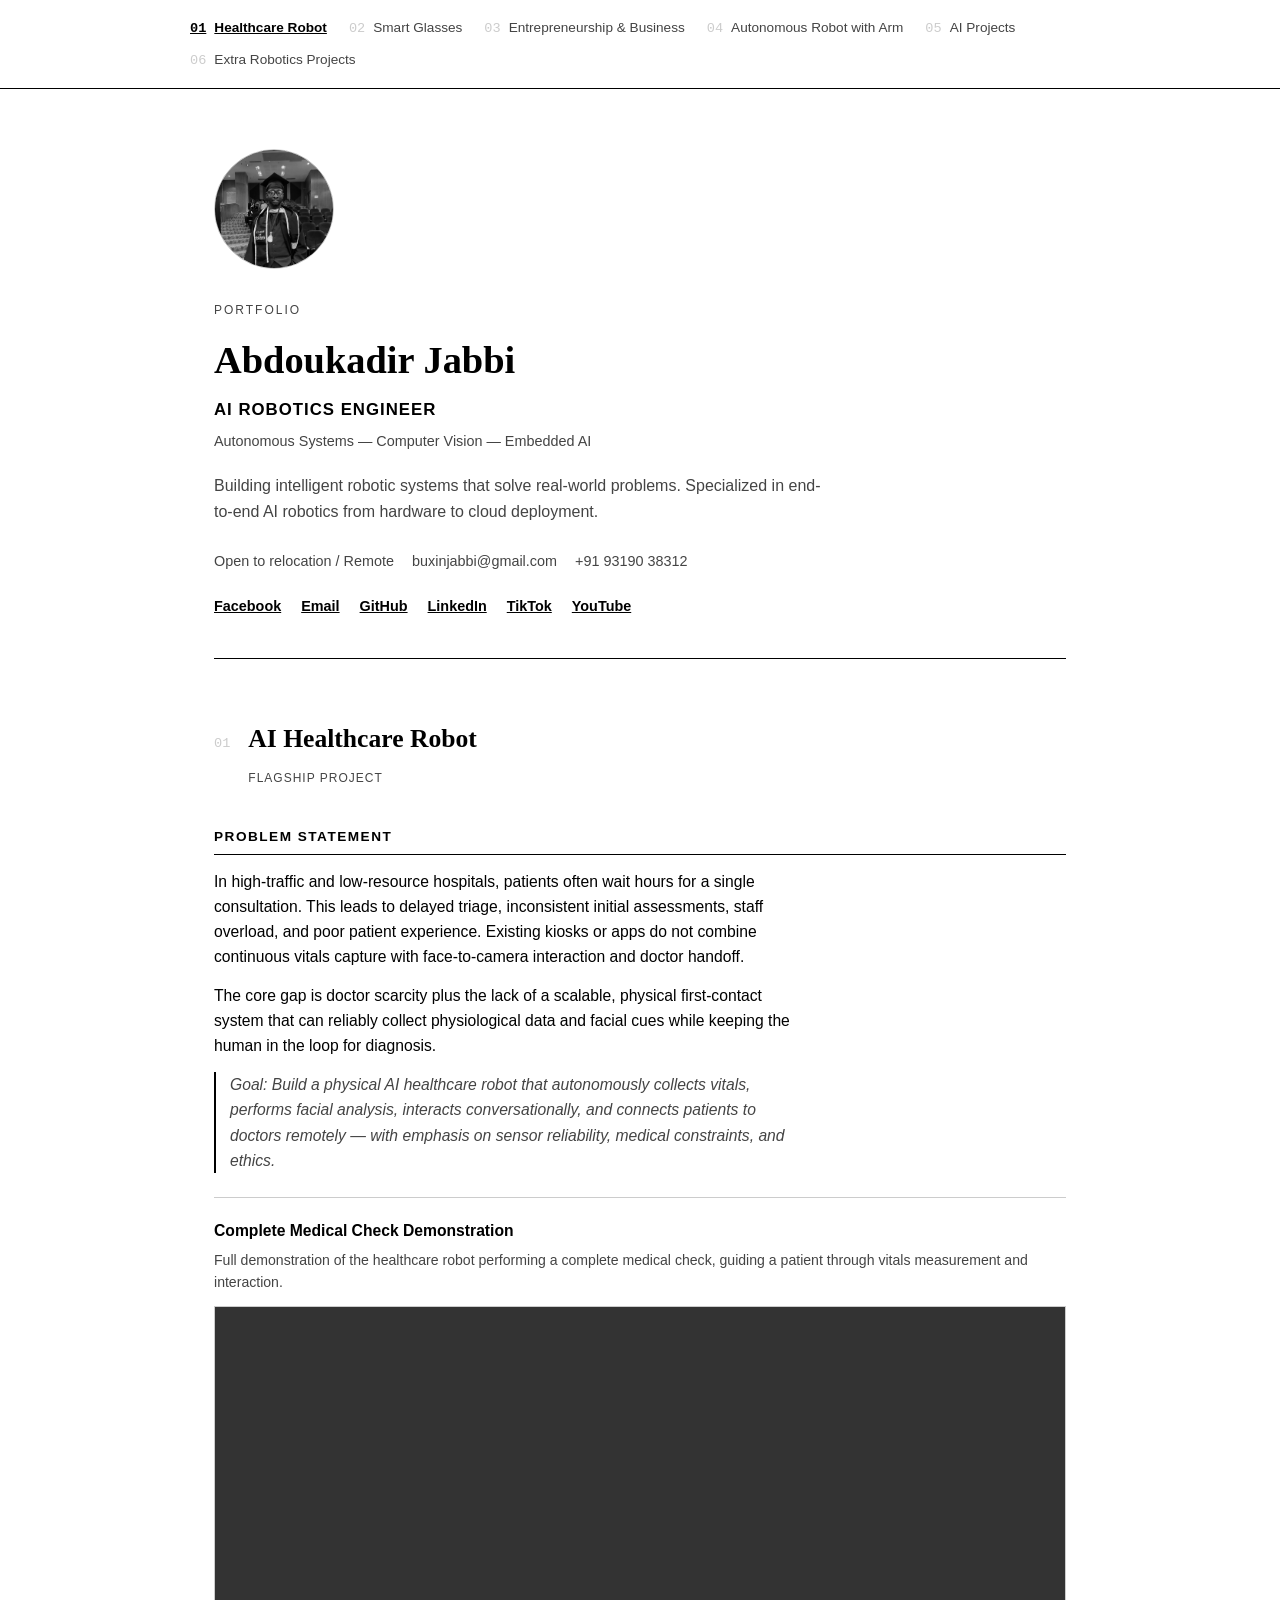
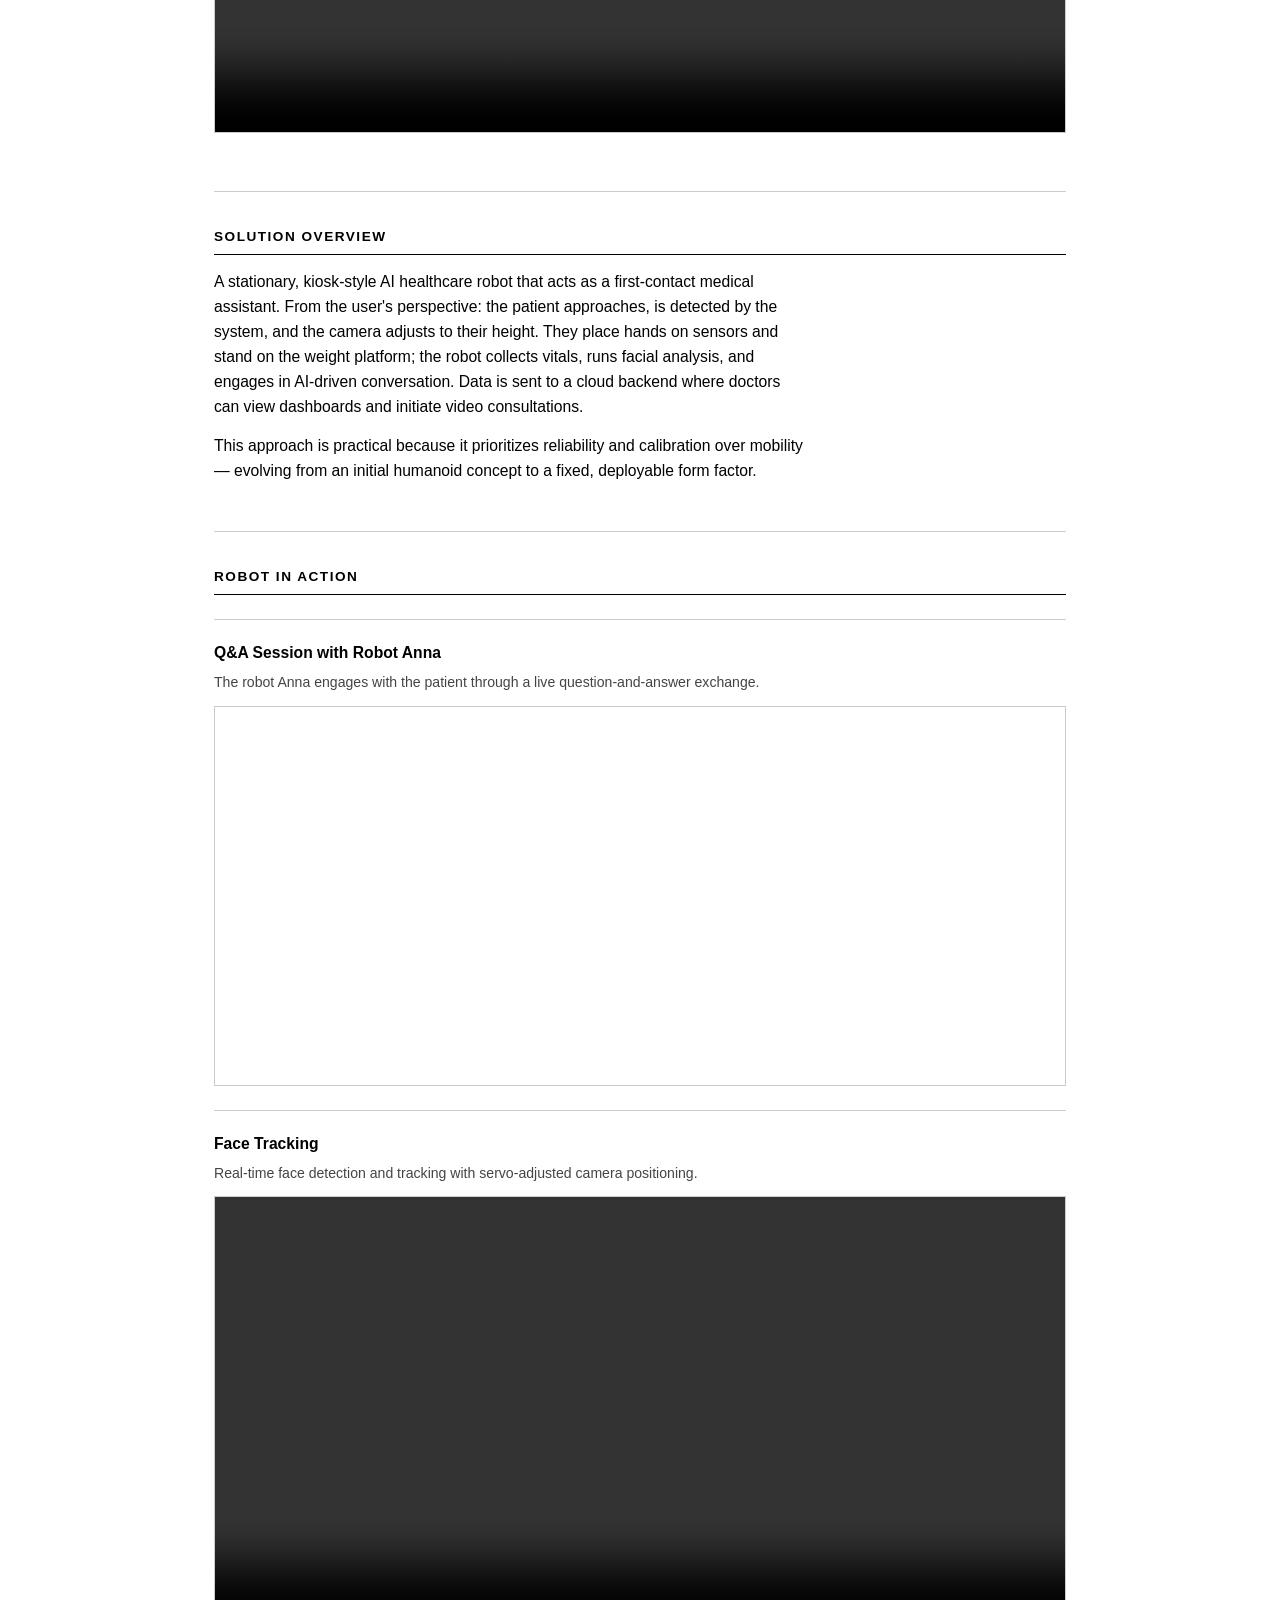
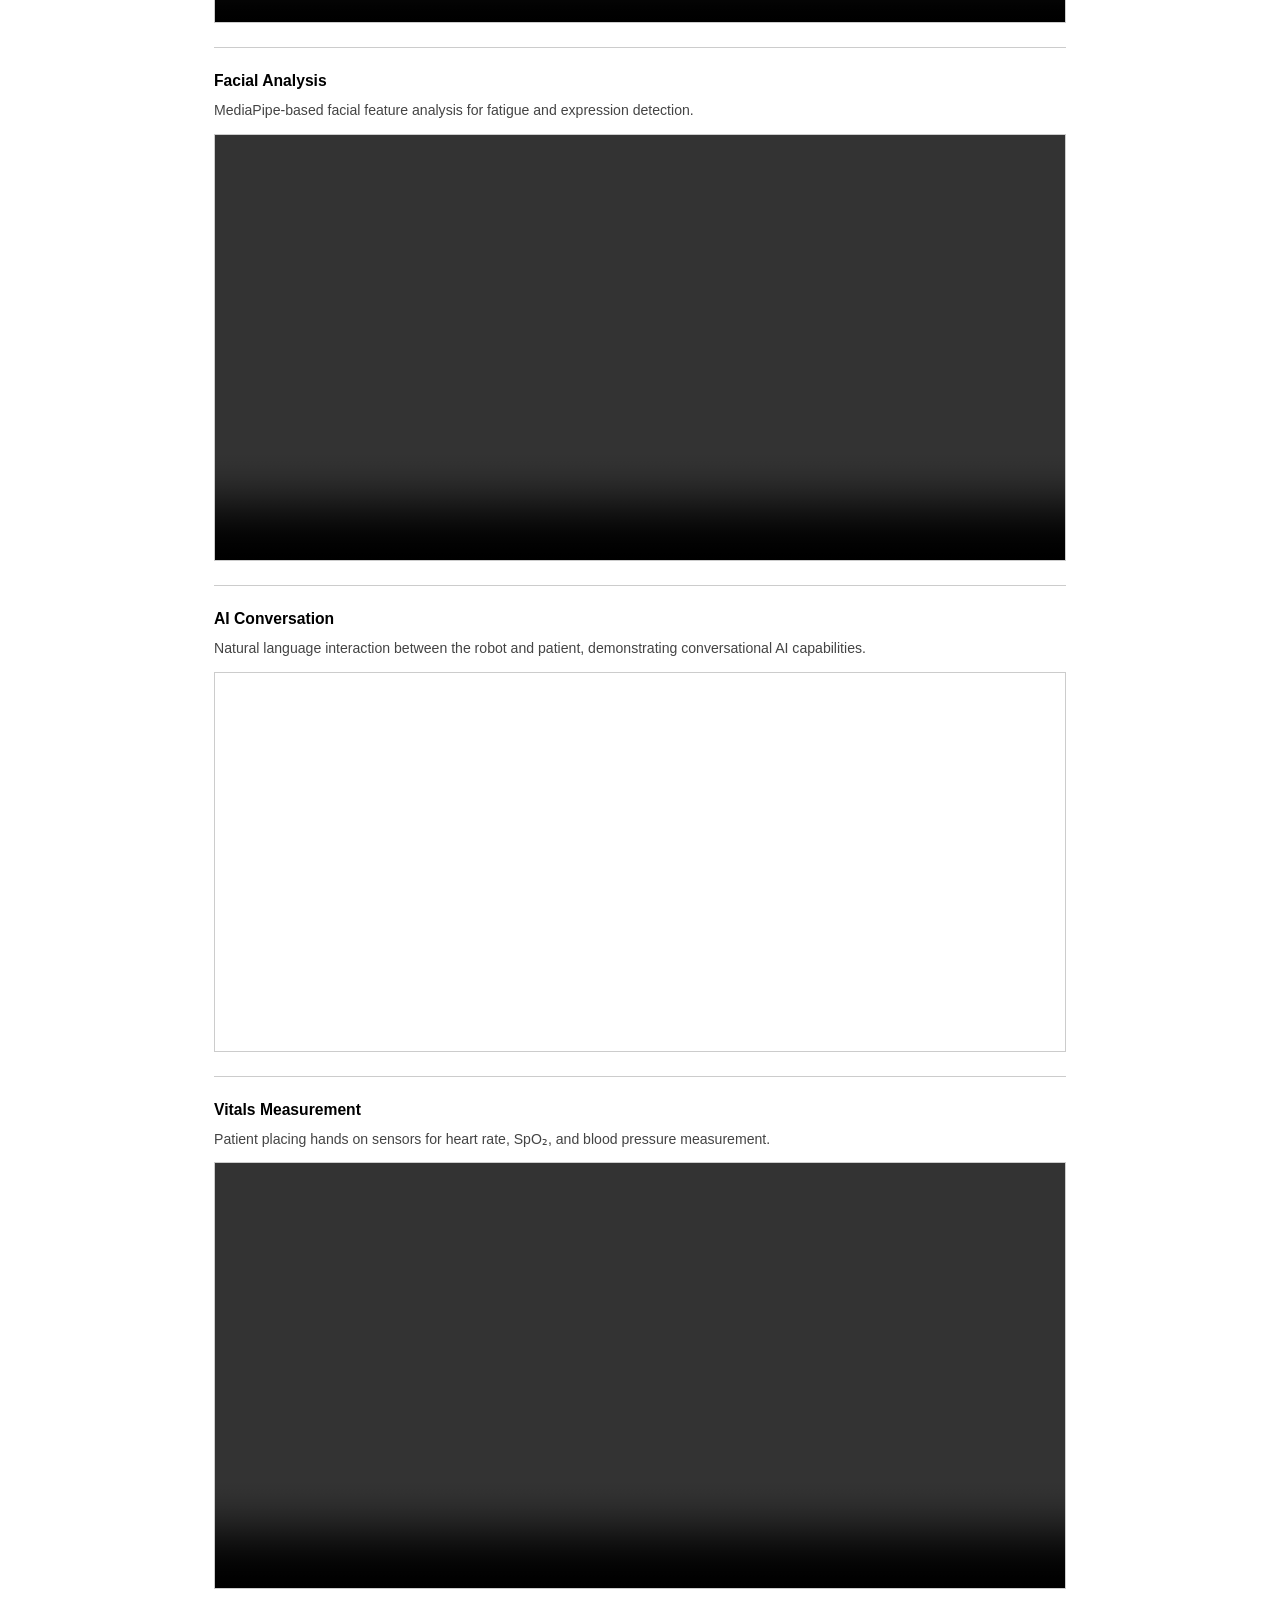
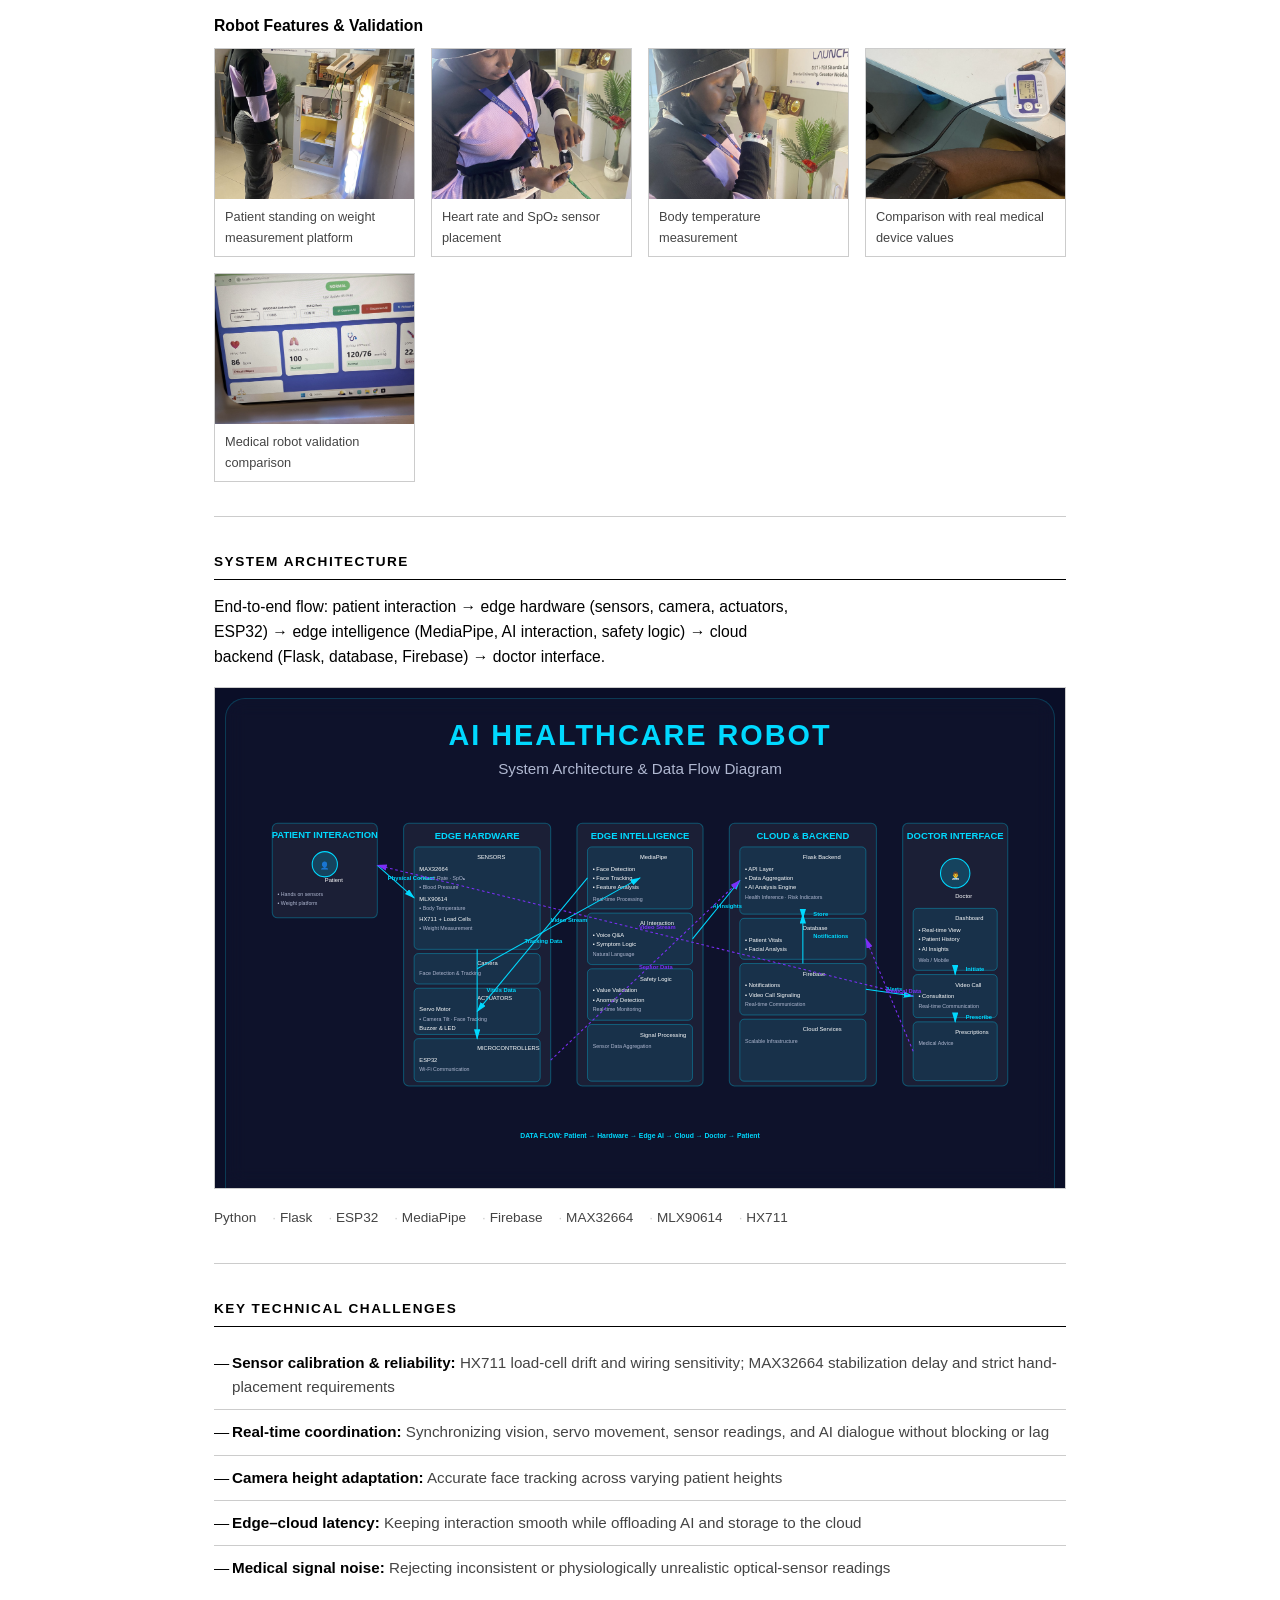
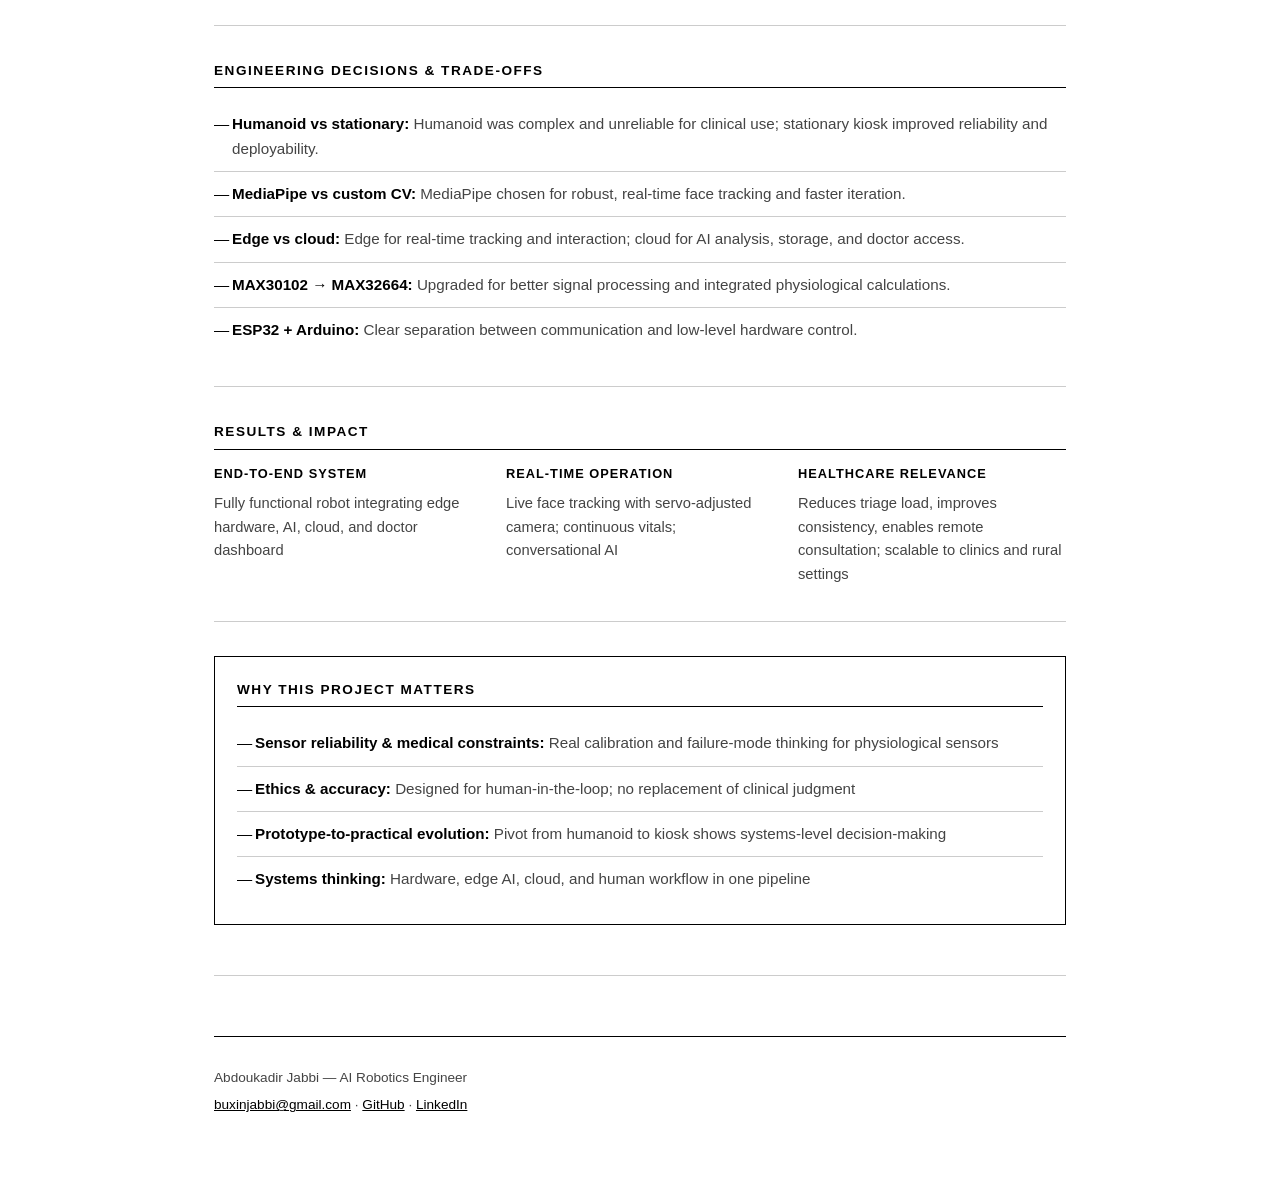
==== commit 1a06828e: "Update index.html" ====
--- a/index.html
+++ b/index.html
@@ -68,10 +68,10 @@
                     <span class="contact-item">+91 93190 38312</span>
                 </div>
                 <div class="social-links">
+                    <a href="https://www.facebook.com/tectbuxingcreaton" target="_blank" rel="noopener noreferrer" class="social-link">Facebook</a>
                     <a href="mailto:buxinjabbi@gmail.com" class="social-link">Email</a>
                     <a href="https://github.com/buxin2" target="_blank" rel="noopener noreferrer" class="social-link">GitHub</a>
                     <a href="https://www.linkedin.com/in/abdoukadir-jabbi-a7b3082a9/" target="_blank" rel="noopener noreferrer" class="social-link">LinkedIn</a>
-                    <a href="https://www.facebook.com/tectbuxingcreaton" target="_blank" rel="noopener noreferrer" class="social-link">Facebook</a>
                     <a href="https://www.tiktok.com/@buxin_bot" target="_blank" rel="noopener noreferrer" class="social-link">TikTok</a>
                     <a href="https://www.youtube.com/@buxine28" target="_blank" rel="noopener noreferrer" class="social-link">YouTube</a>
                 </div>
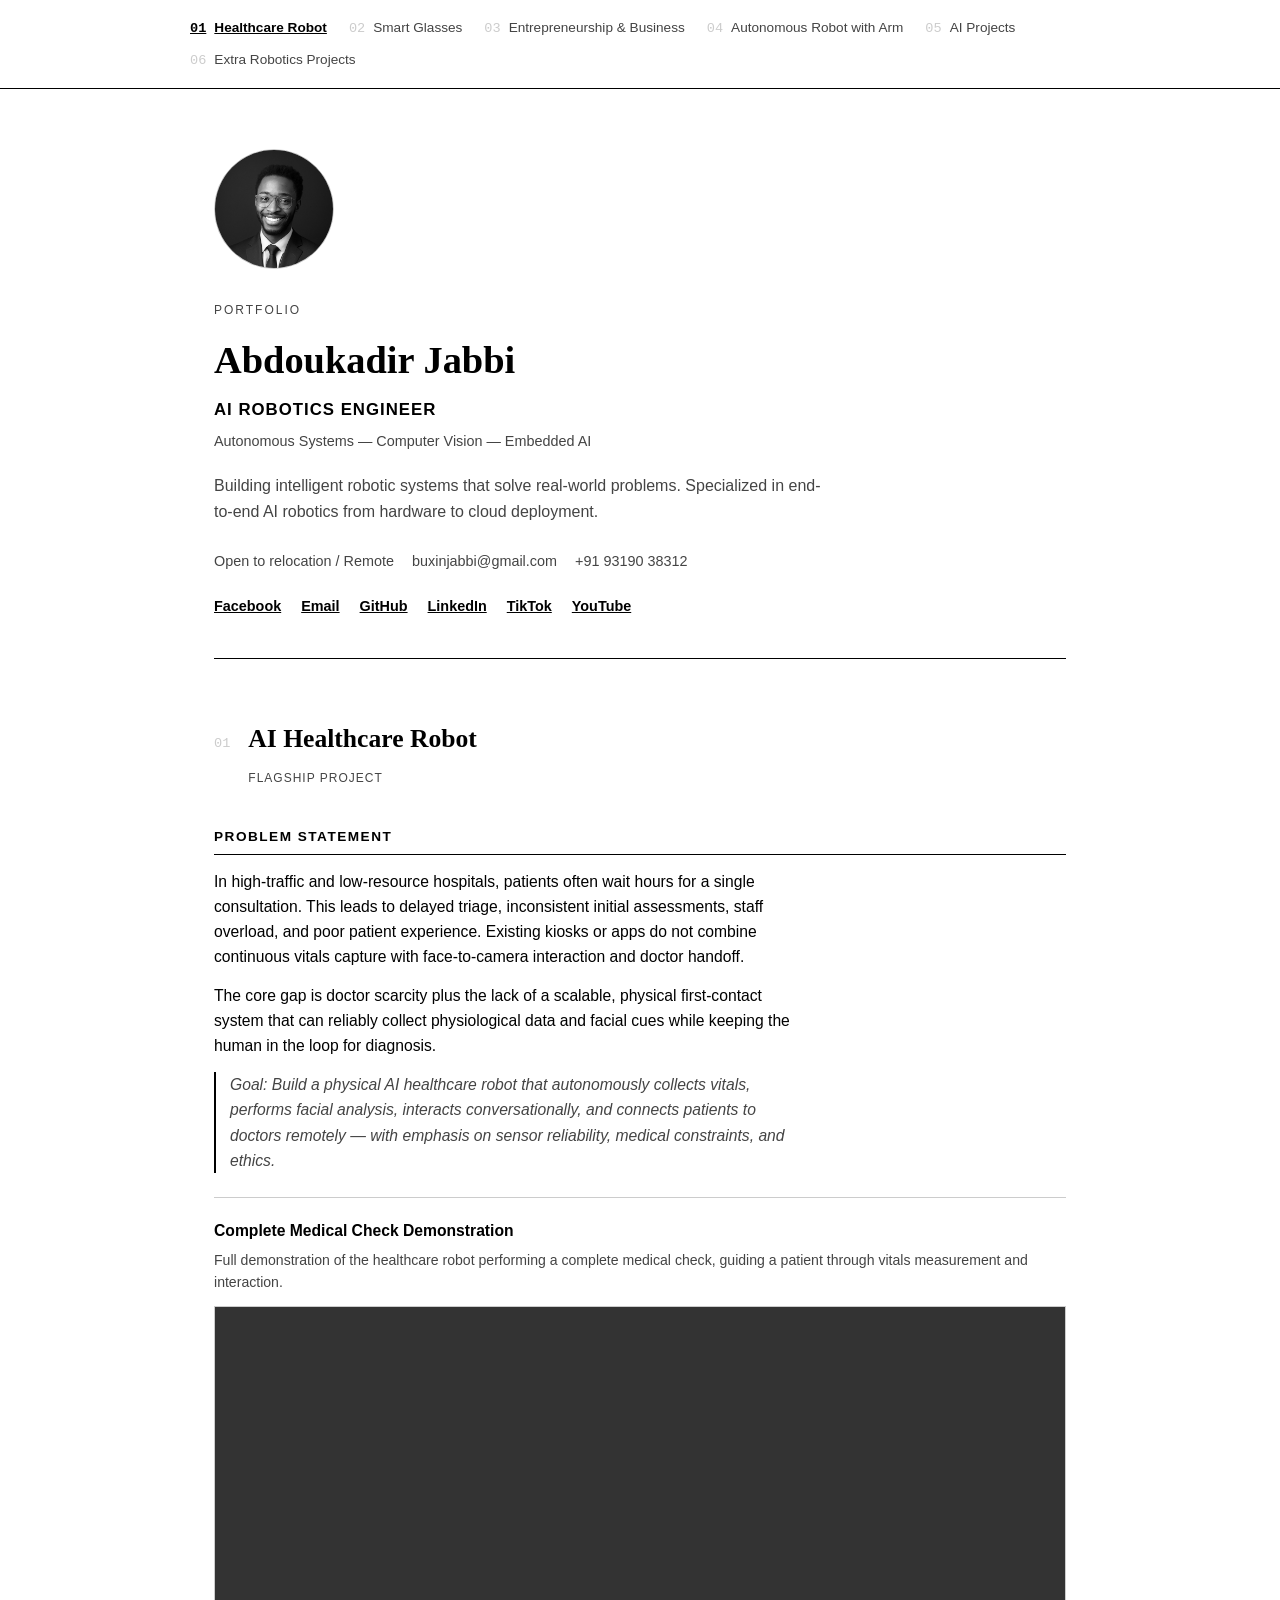
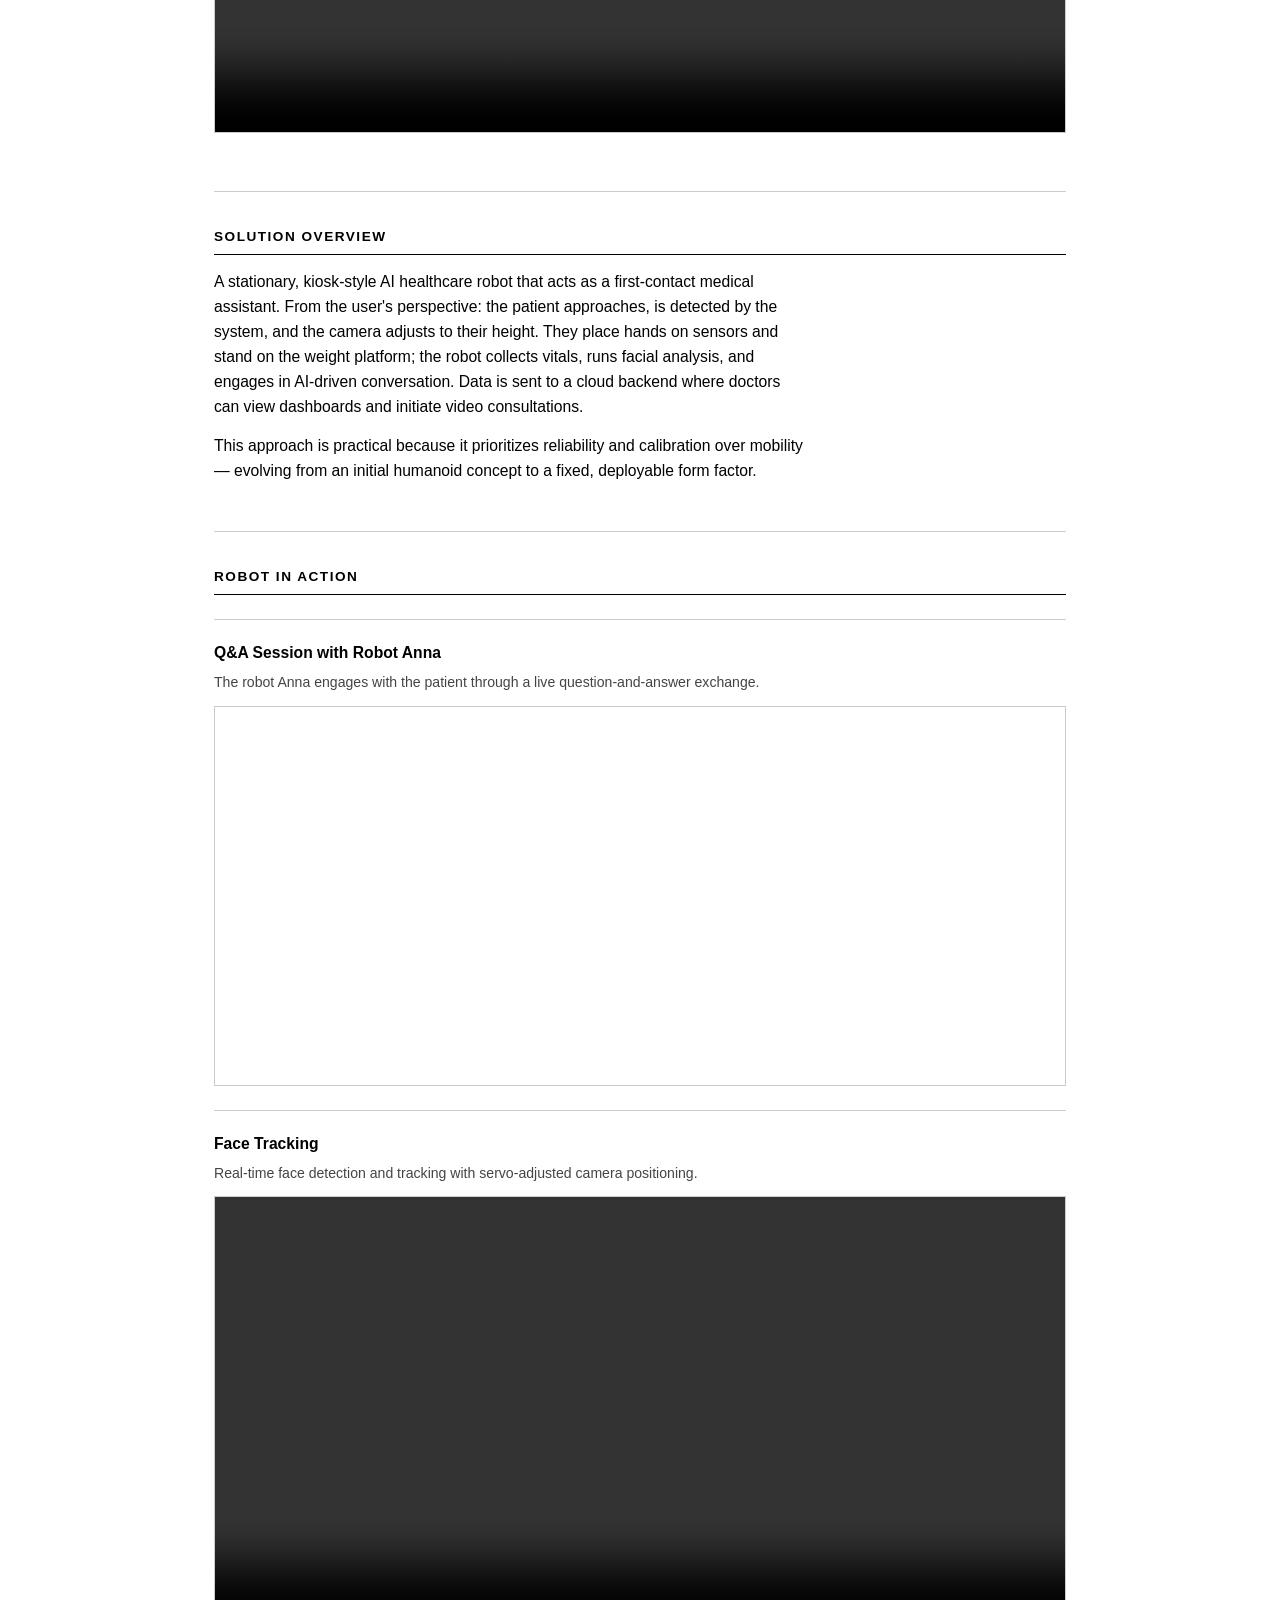
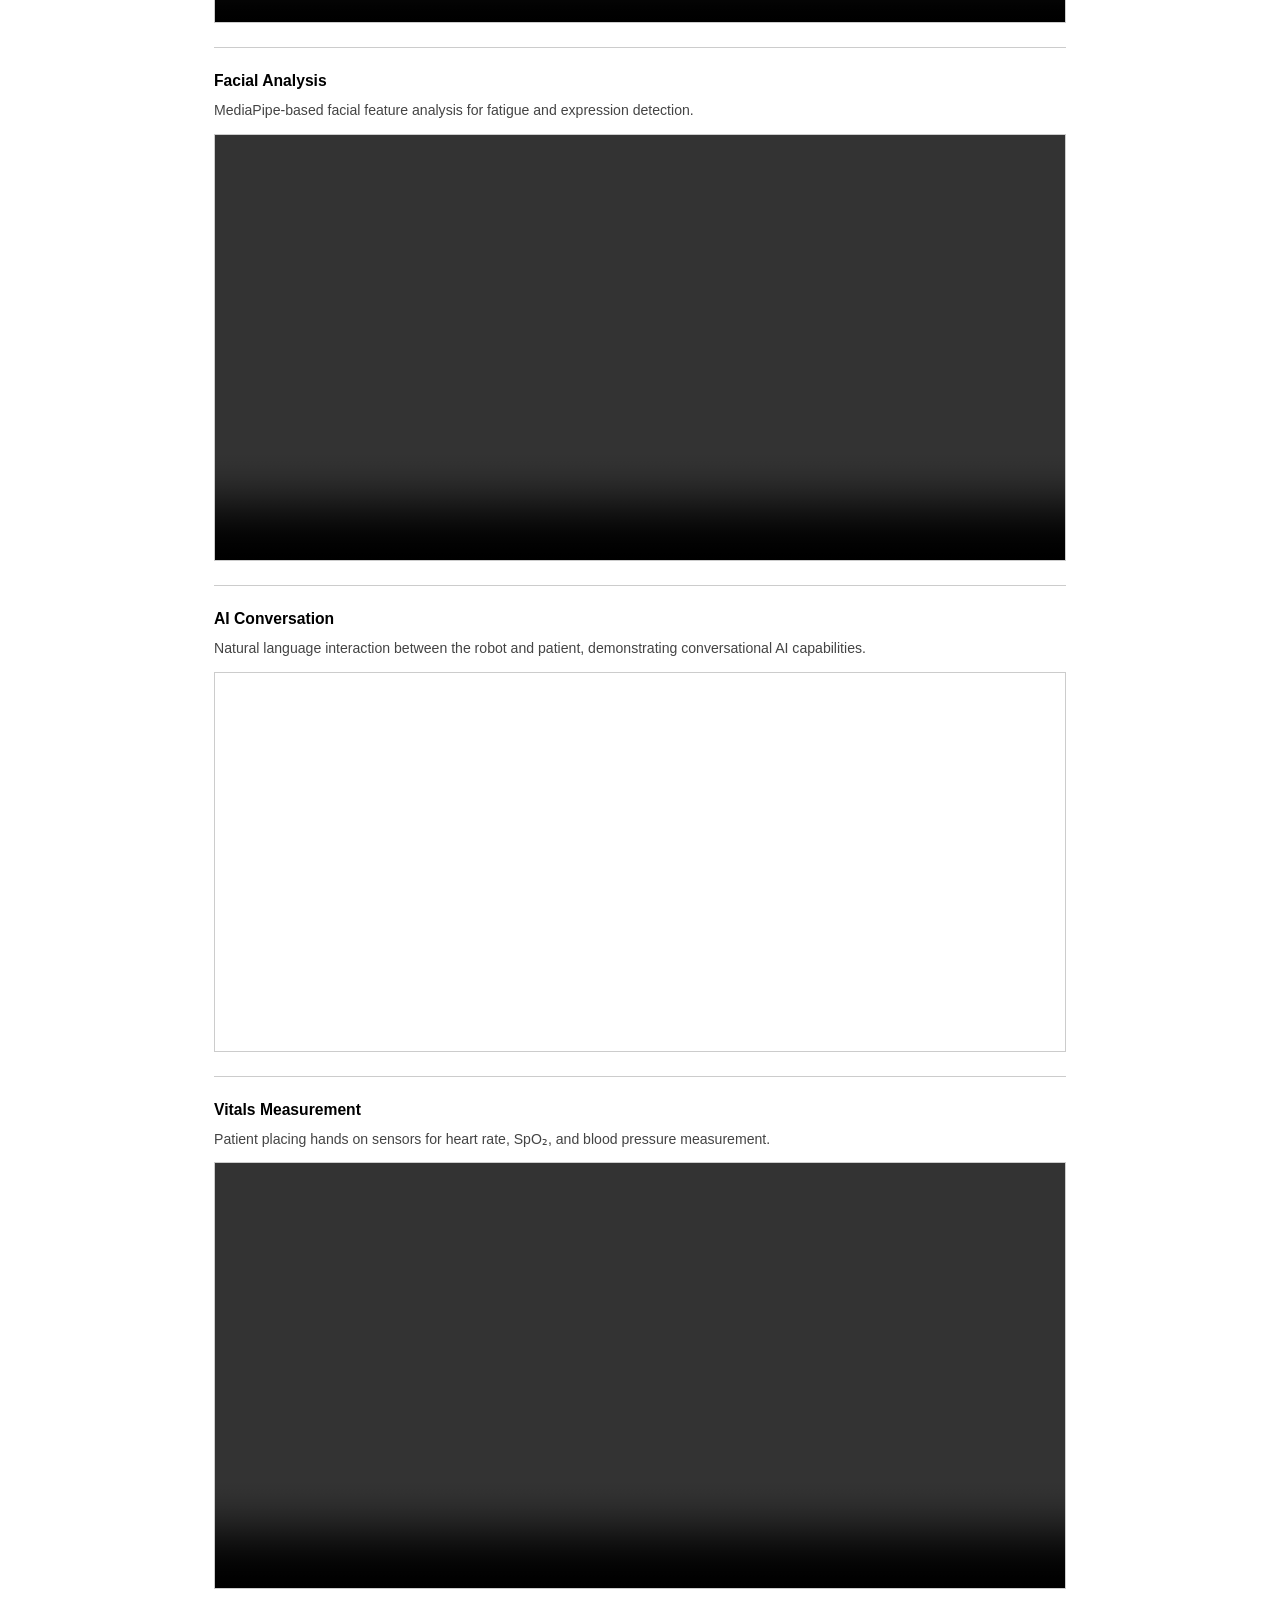
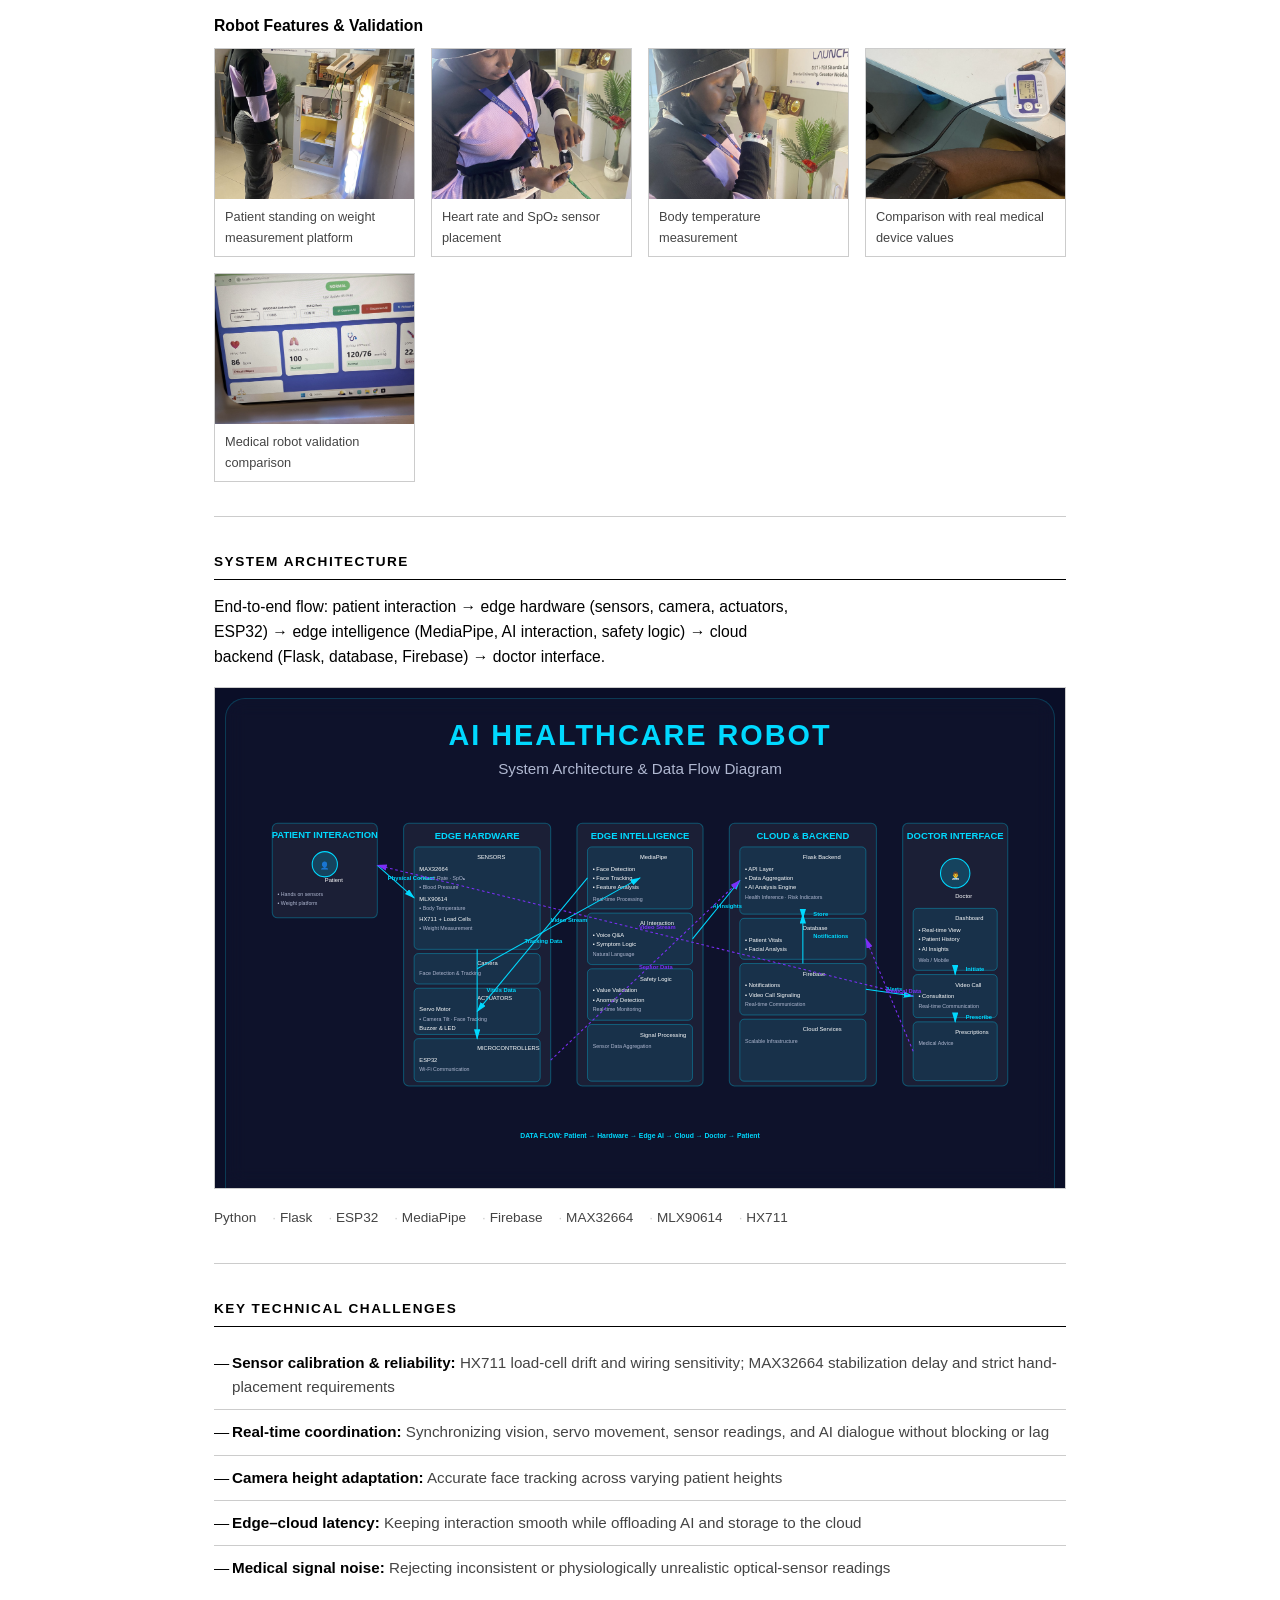
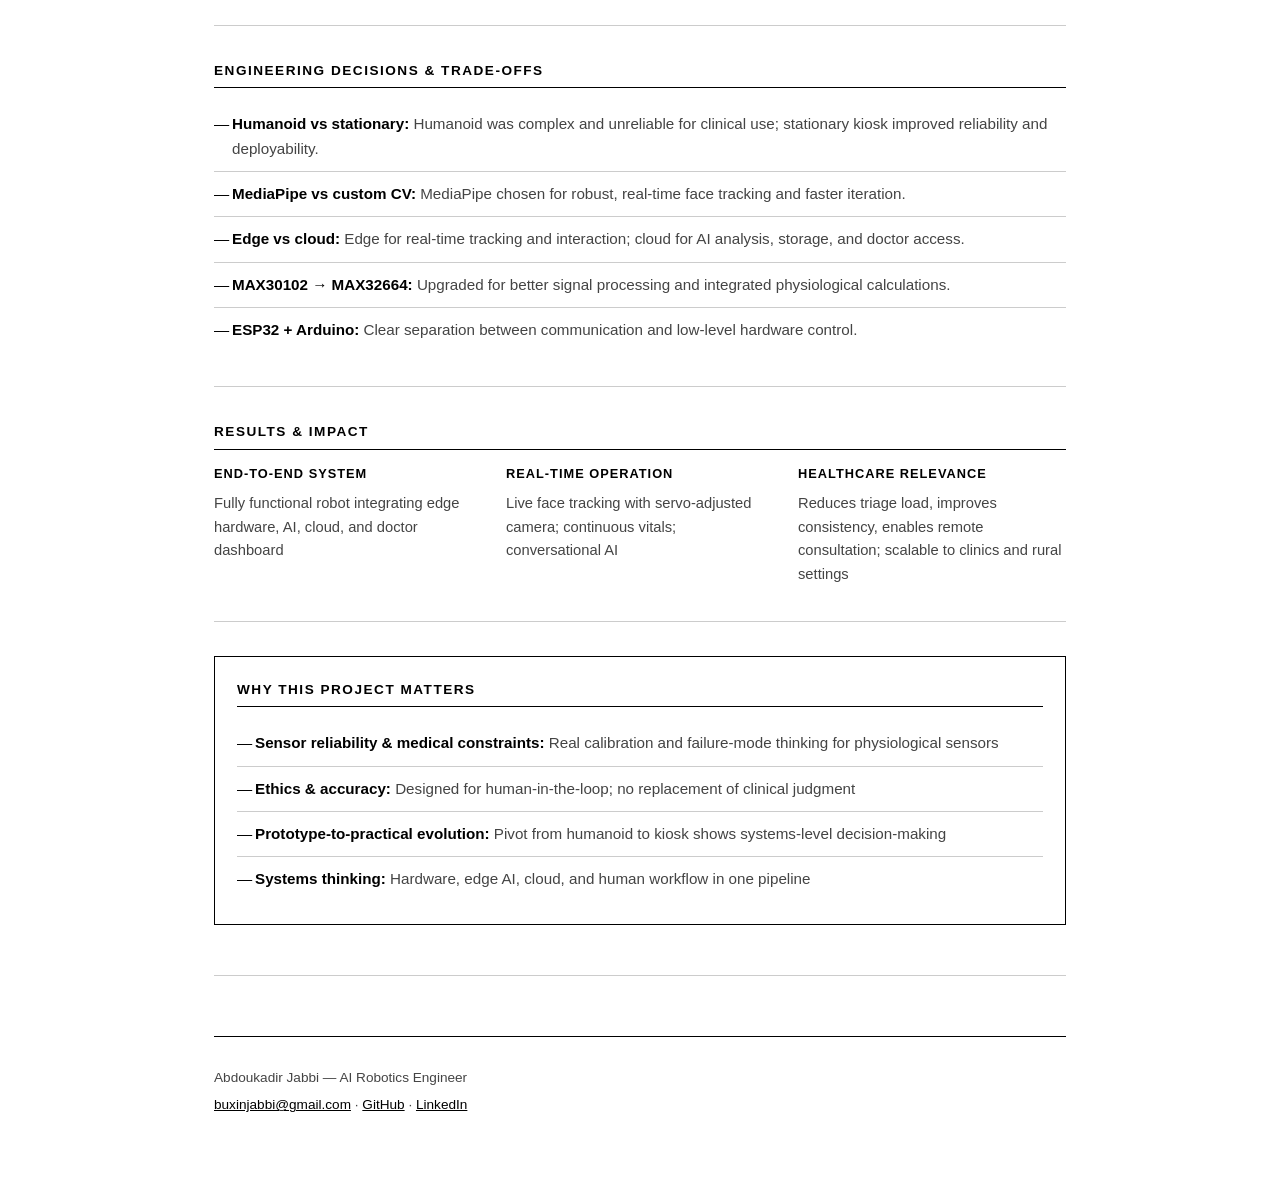
==== commit 6c08d43a: "Update index.html" ====
--- a/index.html
+++ b/index.html
@@ -17,8 +17,12 @@
     <nav class="floating-project-nav" aria-label="Project index">
         <div class="floating-nav-header">
             <span class="nav-title">Projects</span>
+            <button class="nav-toggle" id="navToggle" aria-expanded="false">
+                <span class="nav-toggle-label">Menu</span>
+                <span class="nav-toggle-arrow">▾</span>
+            </button>
         </div>
-        <div class="floating-nav-list">
+        <div class="floating-nav-list" id="navList">
             <button class="floating-nav-item active" data-project="project-1">
                 <span class="nav-number">01</span>
                 <span class="nav-name">Healthcare Robot</span>
@@ -52,7 +56,7 @@
         <header class="hero-section">
             <div class="hero-content">
                 <div class="profile-container">
-                    <img src="profile.png" alt="Abdoukadir Jabbi" class="profile-img">
+                    <img src="ja.png" alt="Abdoukadir Jabbi" class="profile-img">
                 </div>
                 <p class="hero-eyebrow">Portfolio</p>
                 <h1 class="hero-name">Abdoukadir Jabbi</h1>
@@ -1073,5 +1077,24 @@
     </div>
 
     <script src="script.js"></script>
+    <script>
+        (function () {
+            var toggle = document.getElementById('navToggle');
+            var list = document.getElementById('navList');
+            if (!toggle || !list) return;
+
+            toggle.addEventListener('click', function () {
+                var isOpen = list.classList.toggle('open');
+                toggle.setAttribute('aria-expanded', isOpen ? 'true' : 'false');
+            });
+
+            list.querySelectorAll('.floating-nav-item').forEach(function (item) {
+                item.addEventListener('click', function () {
+                    list.classList.remove('open');
+                    toggle.setAttribute('aria-expanded', 'false');
+                });
+            });
+        })();
+    </script>
 </body>
 </html>
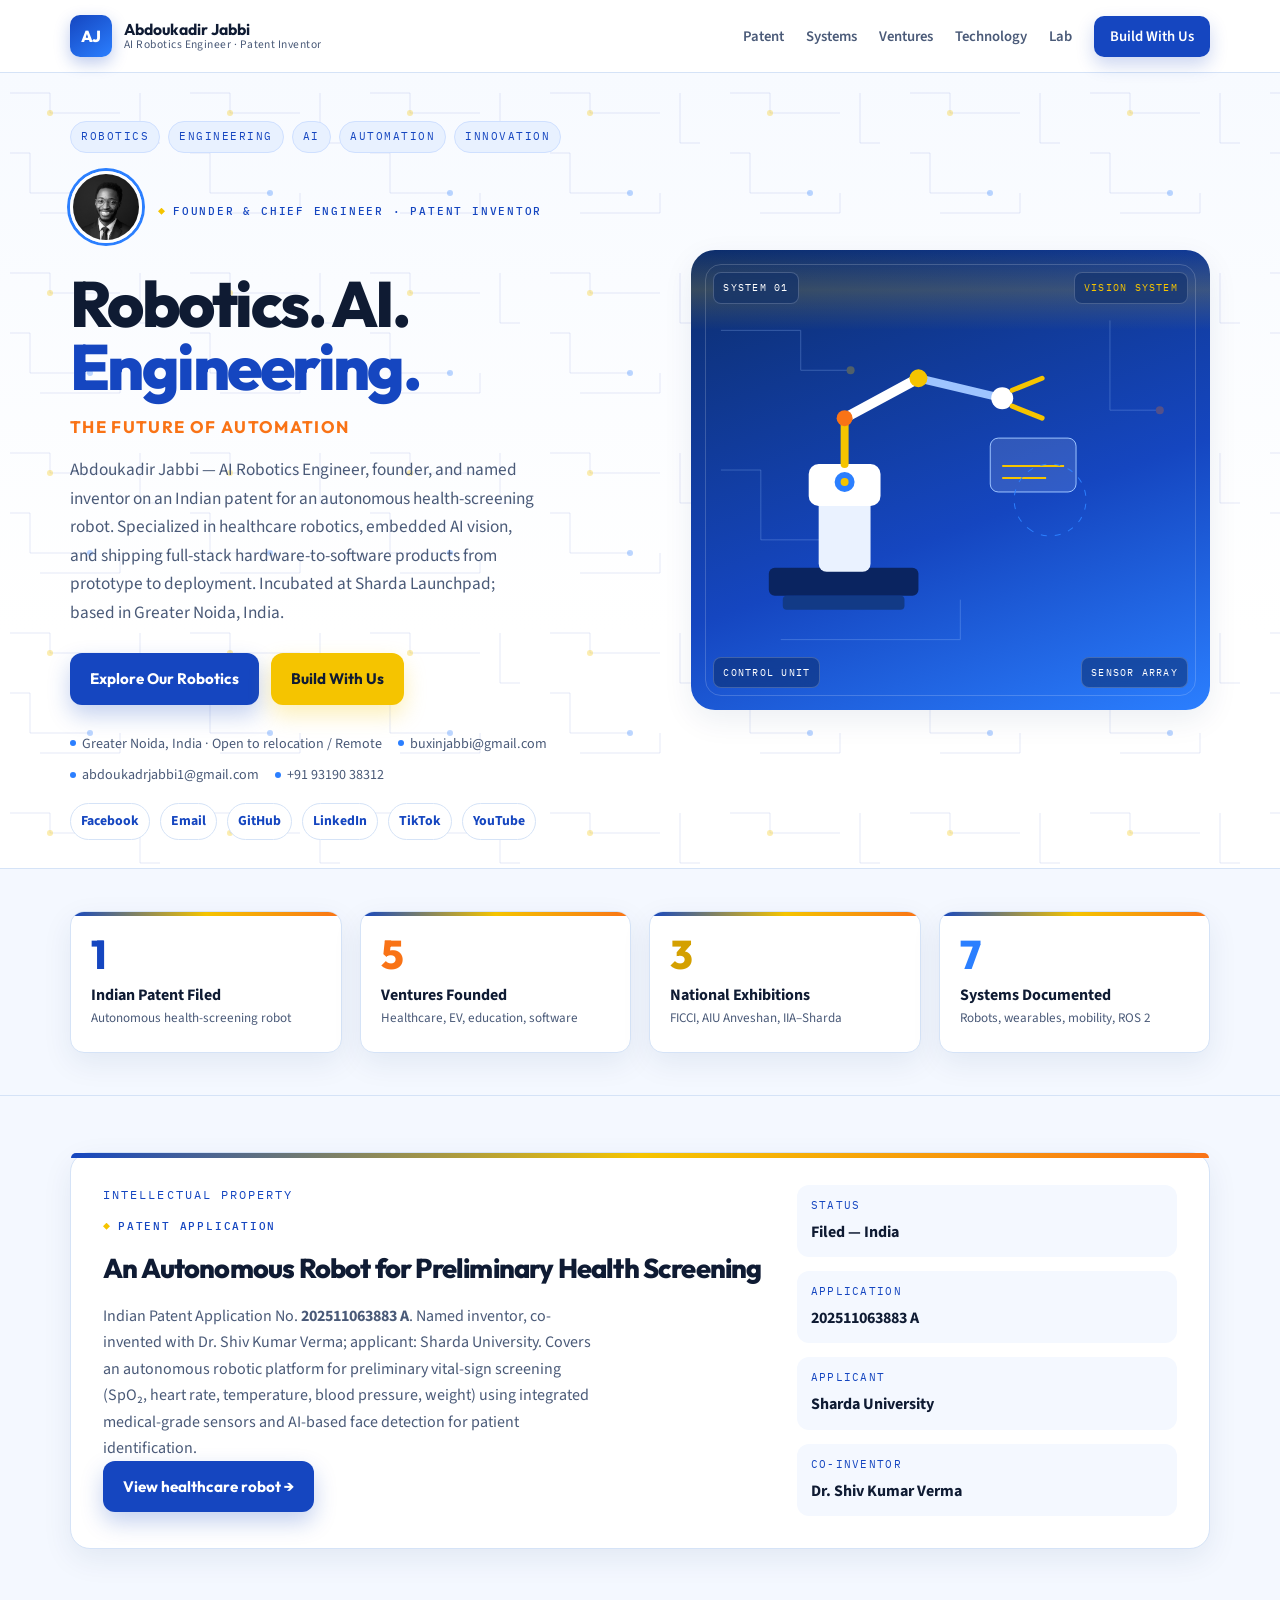
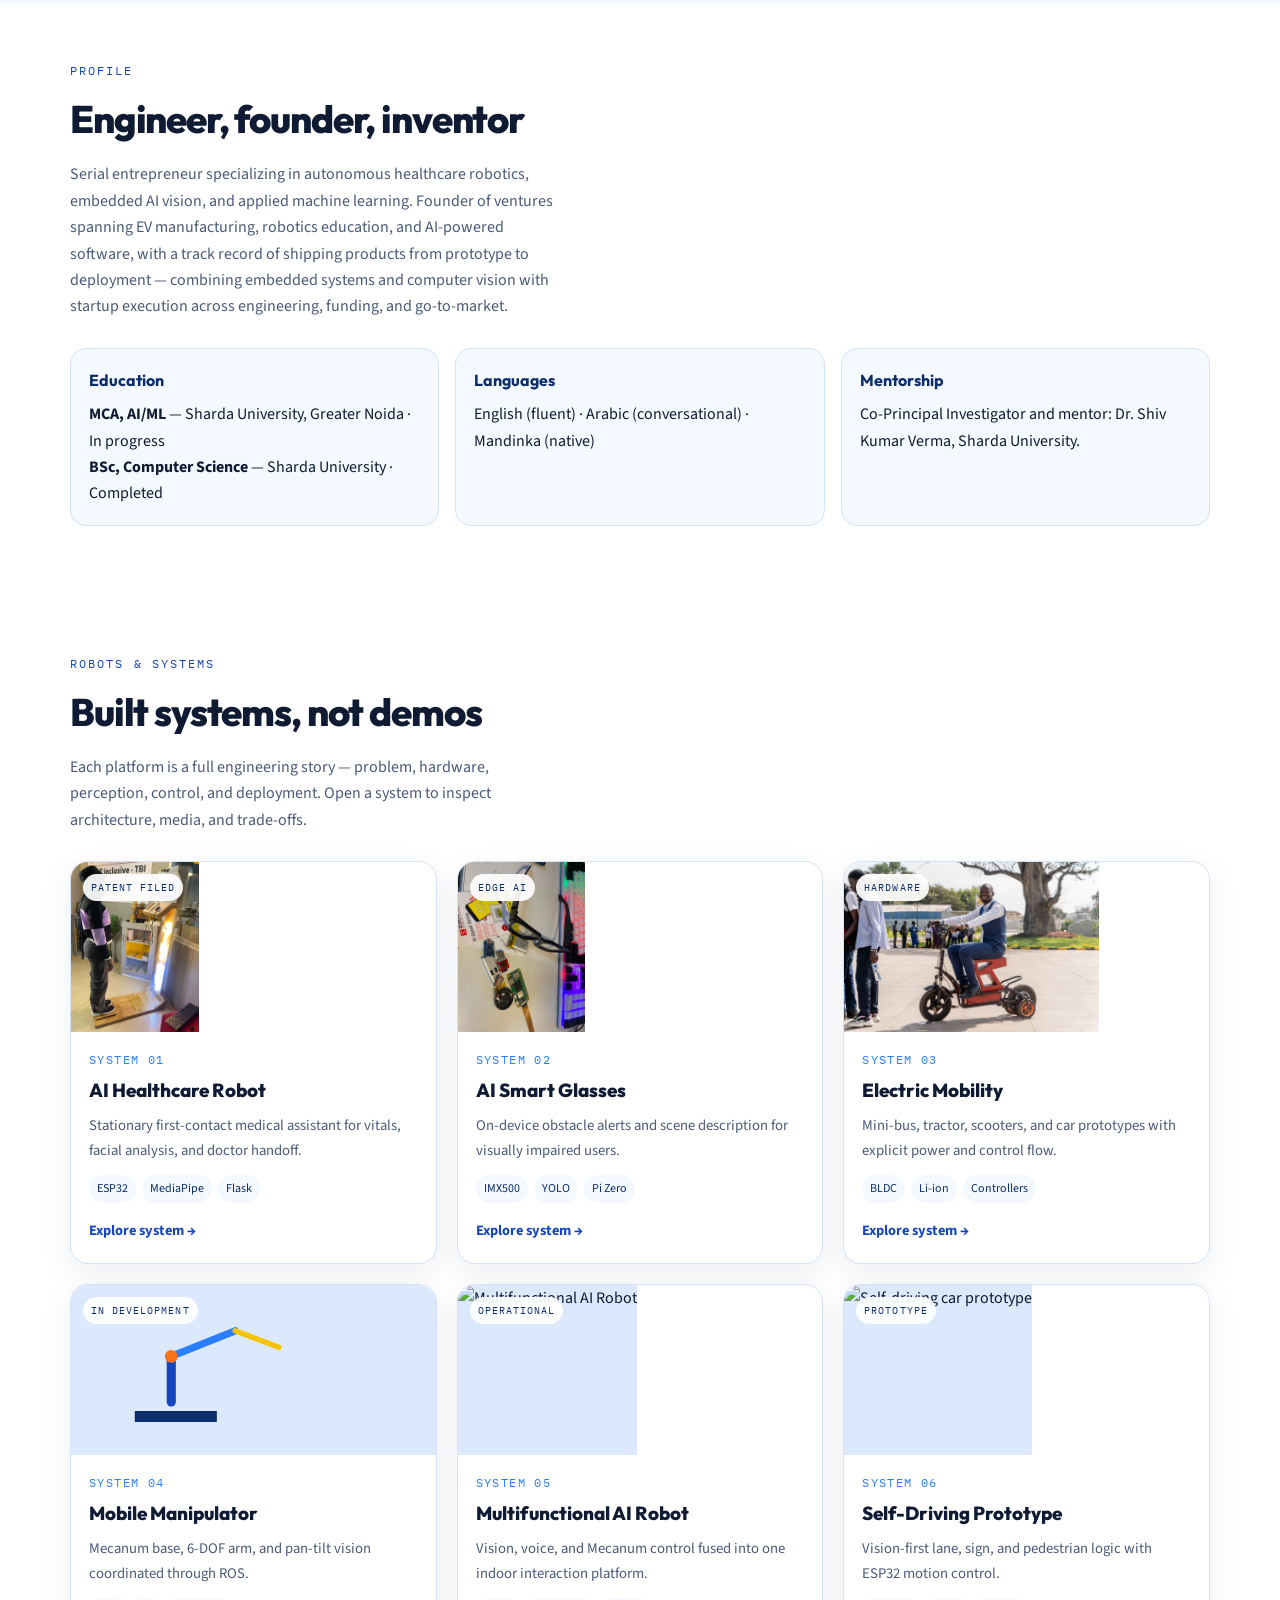
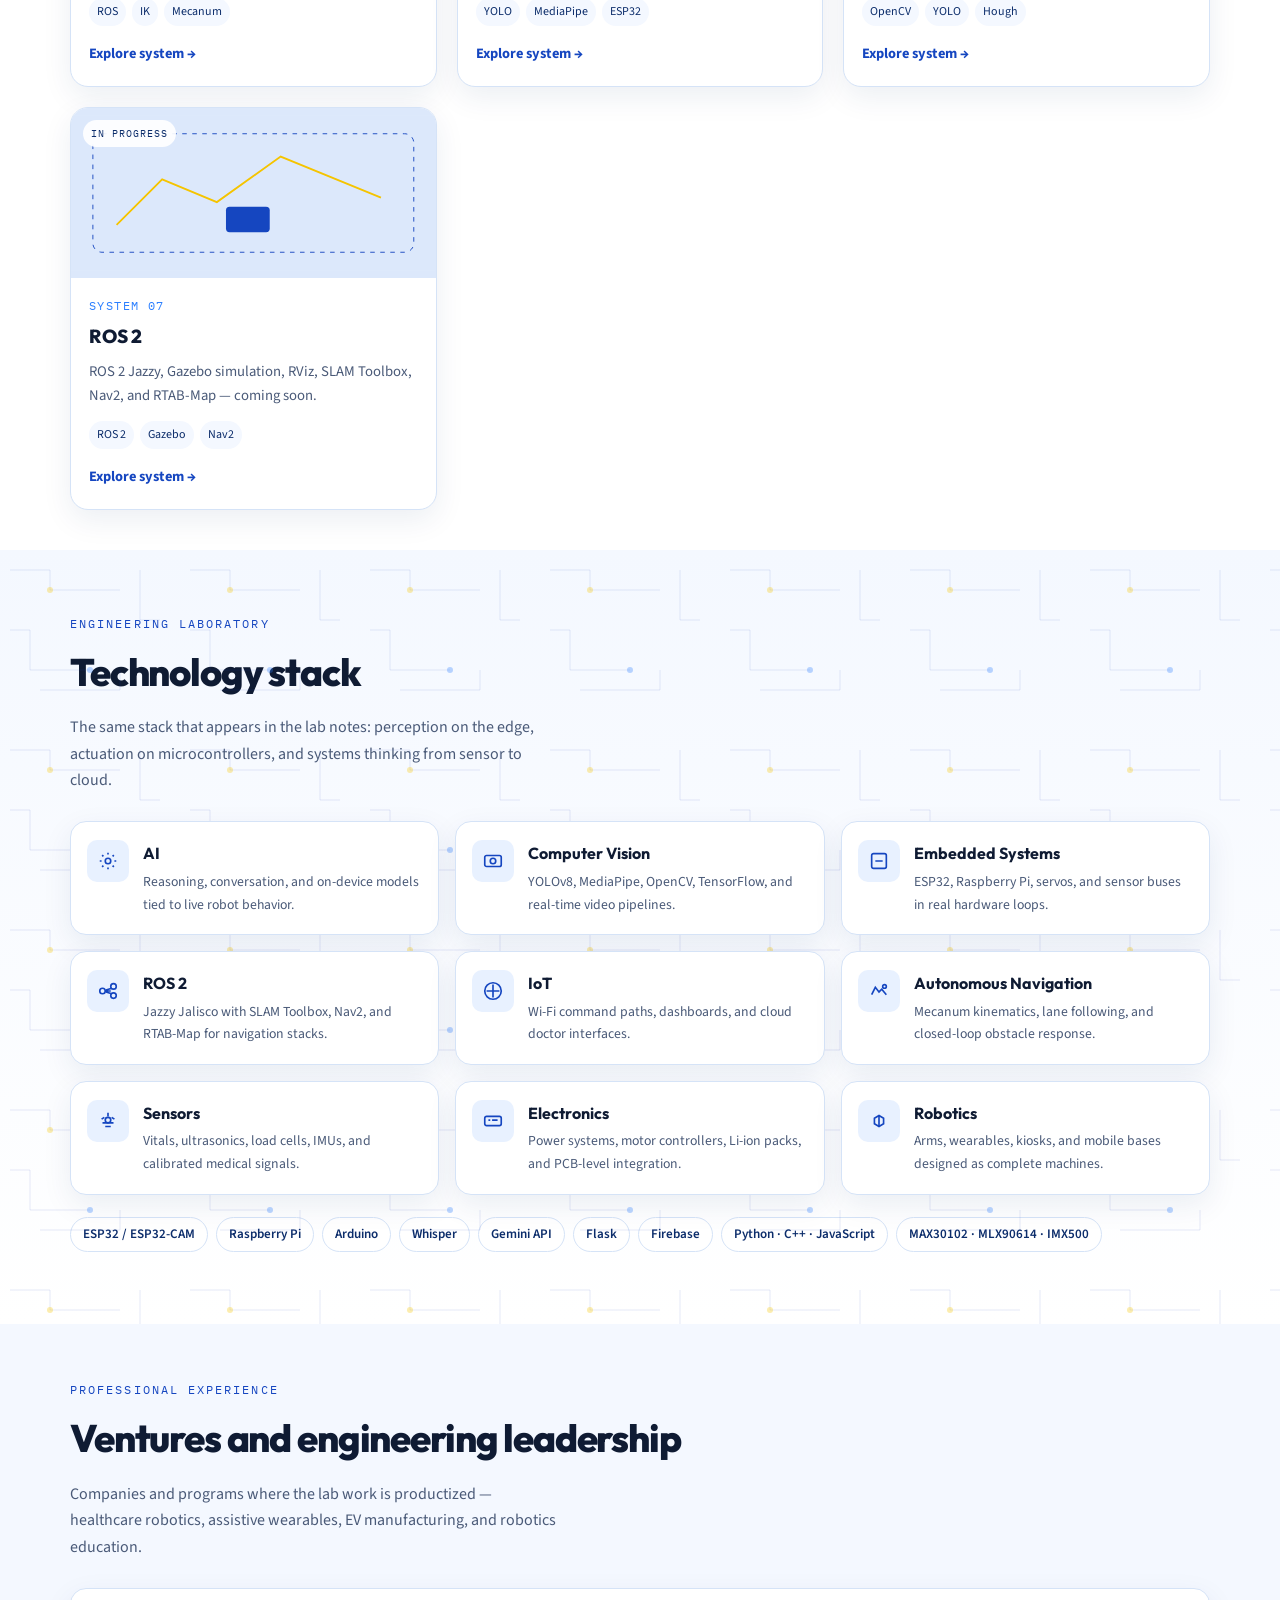
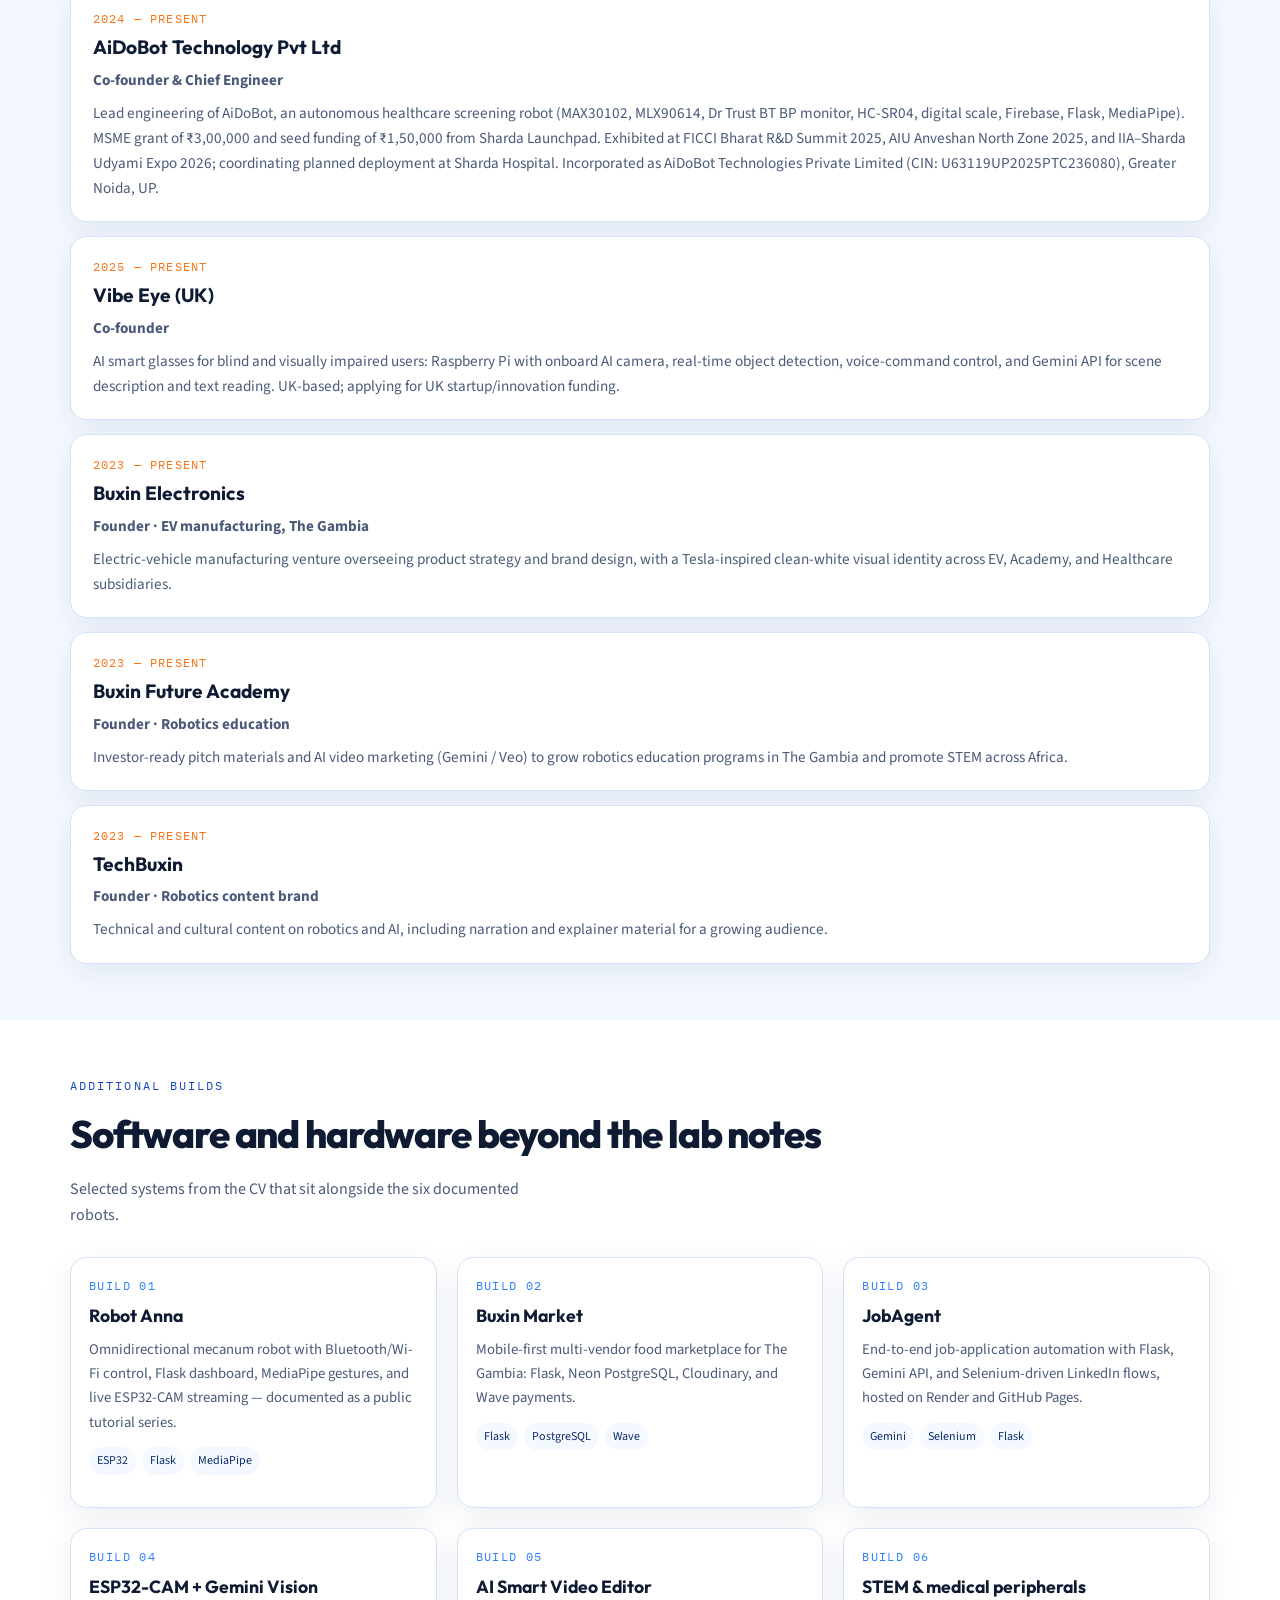
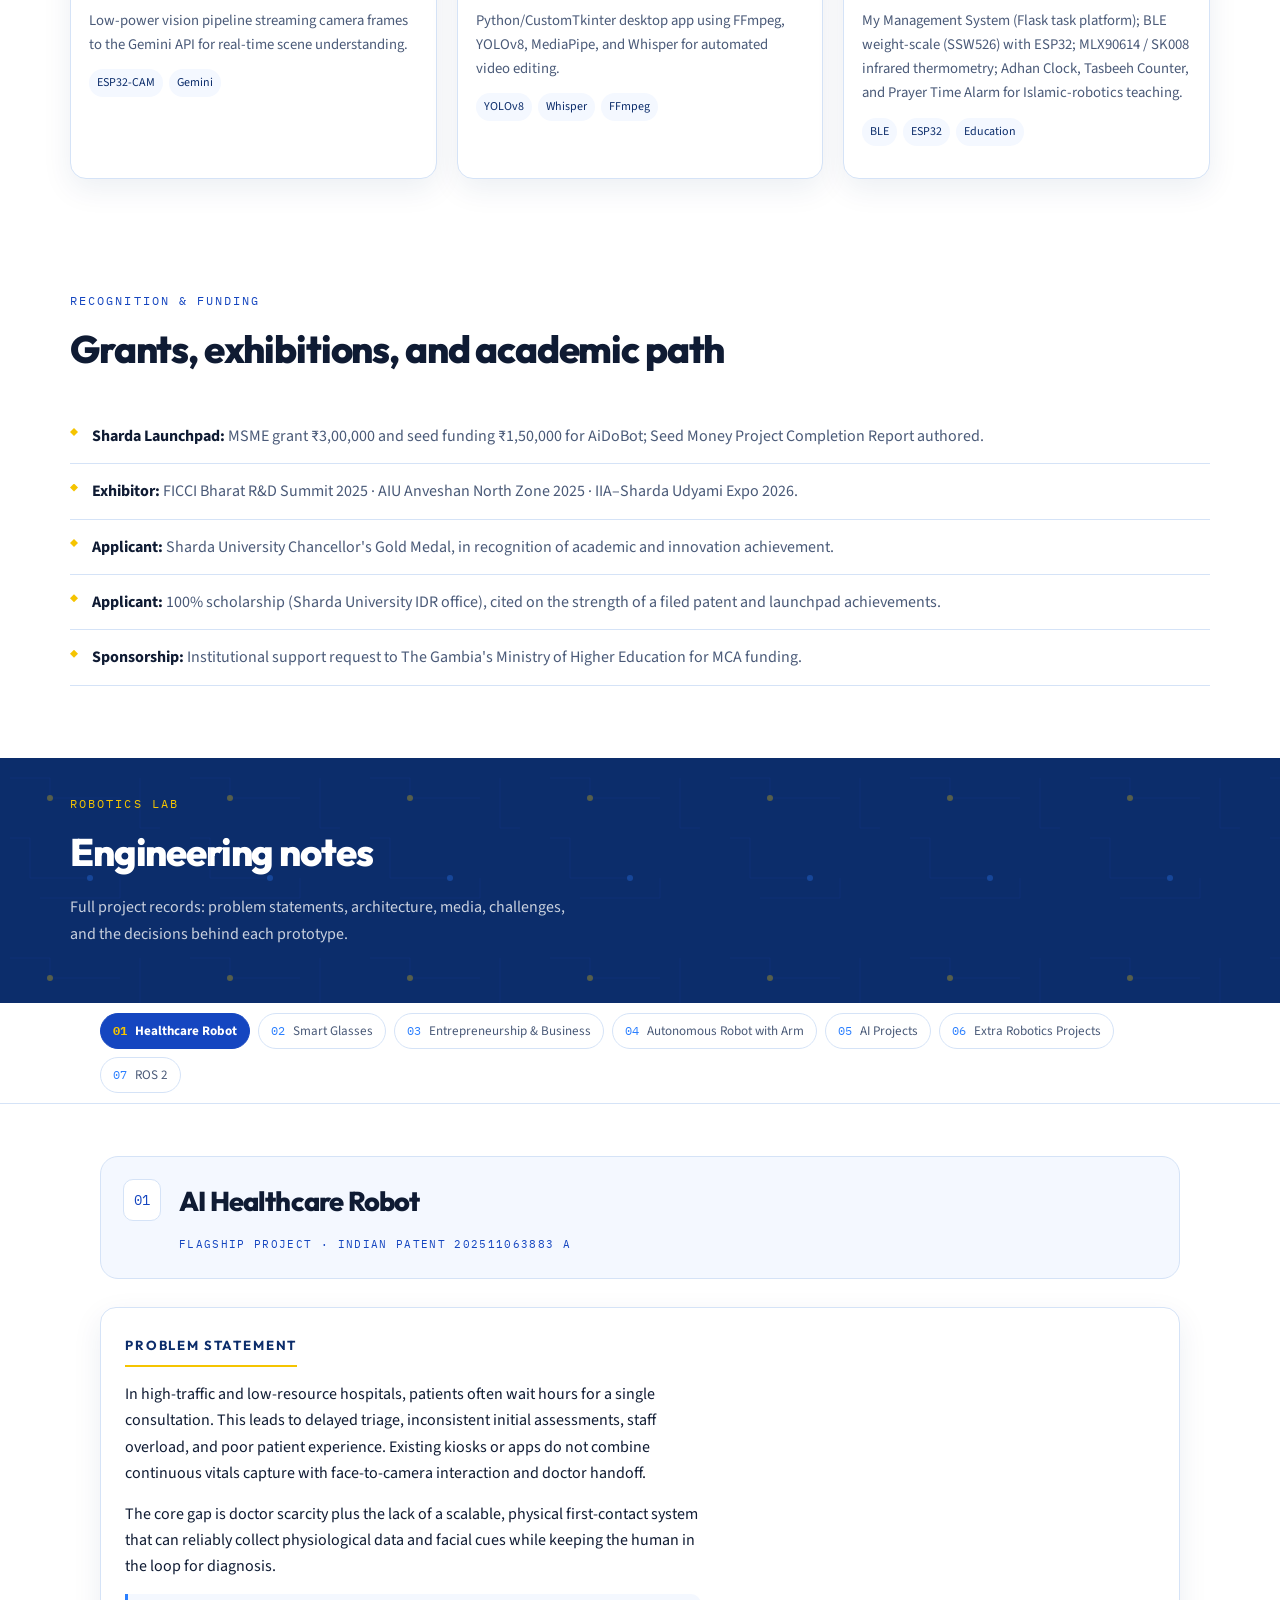
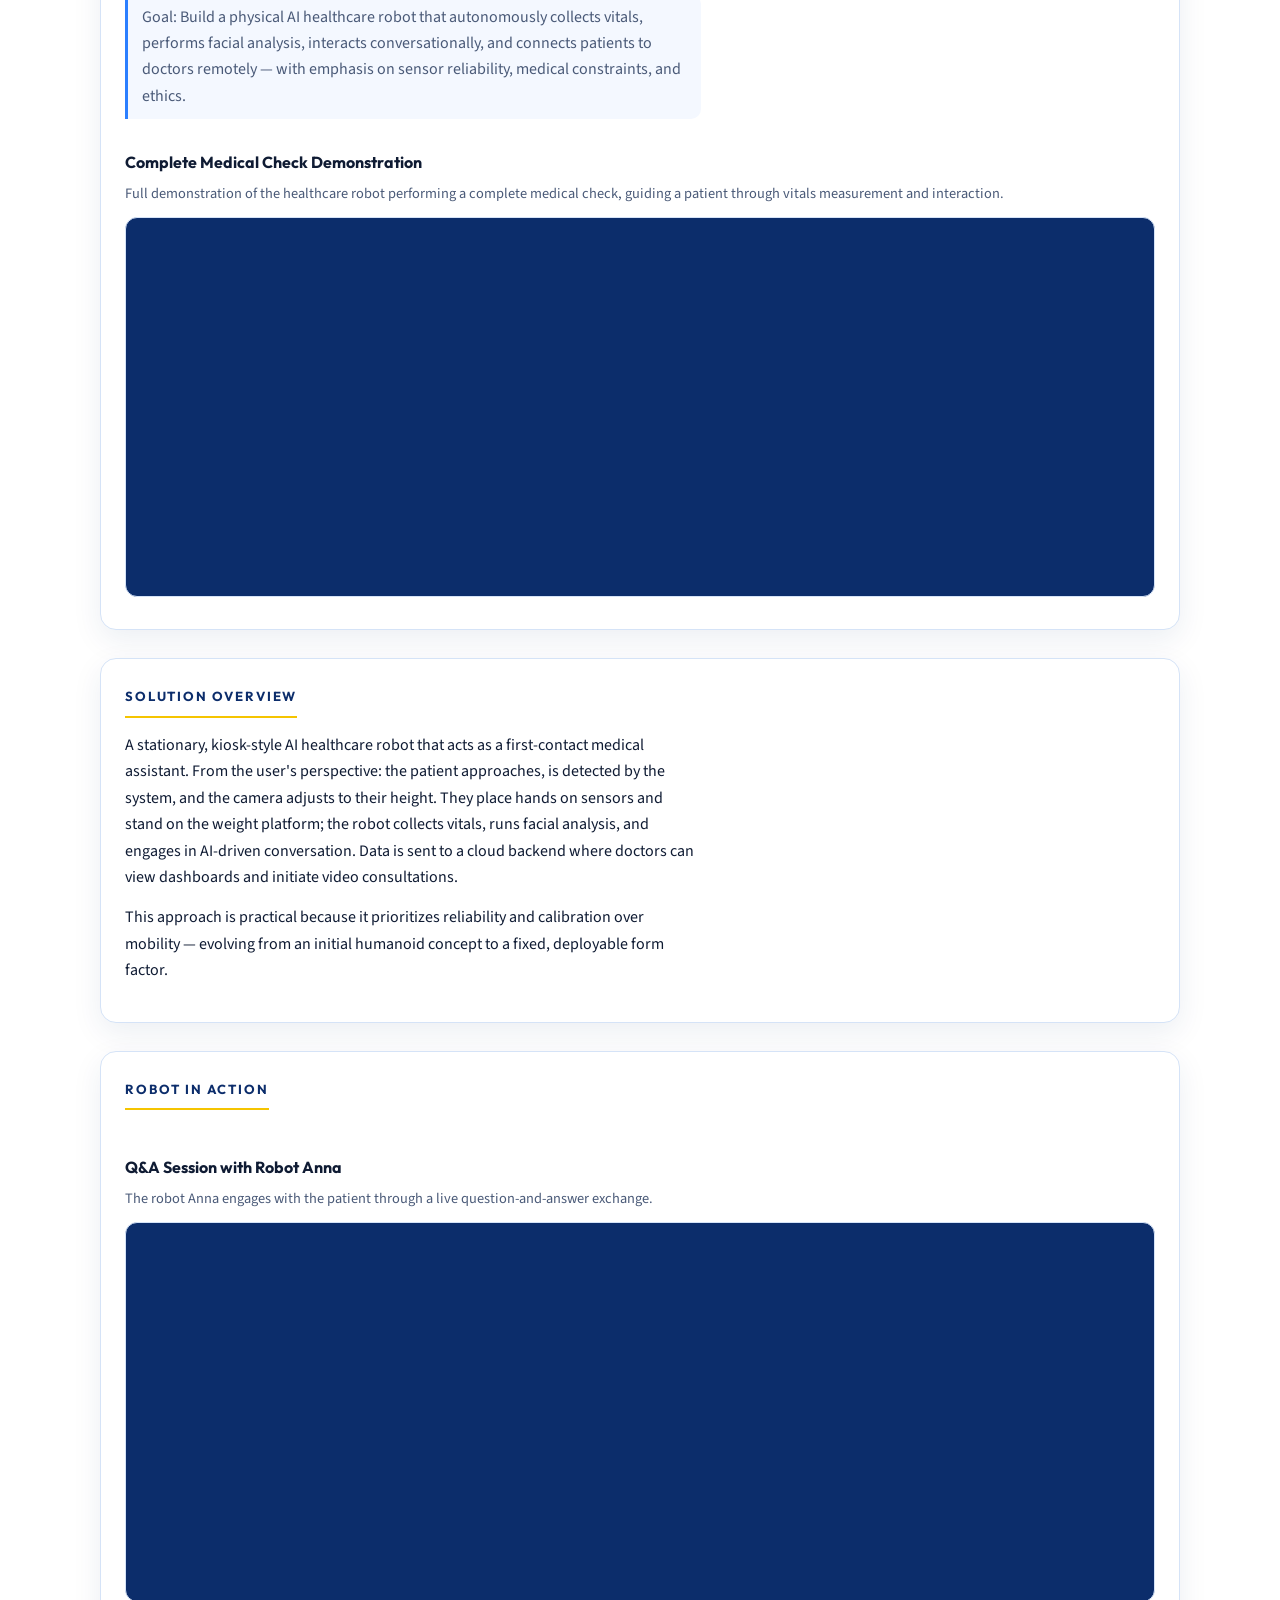
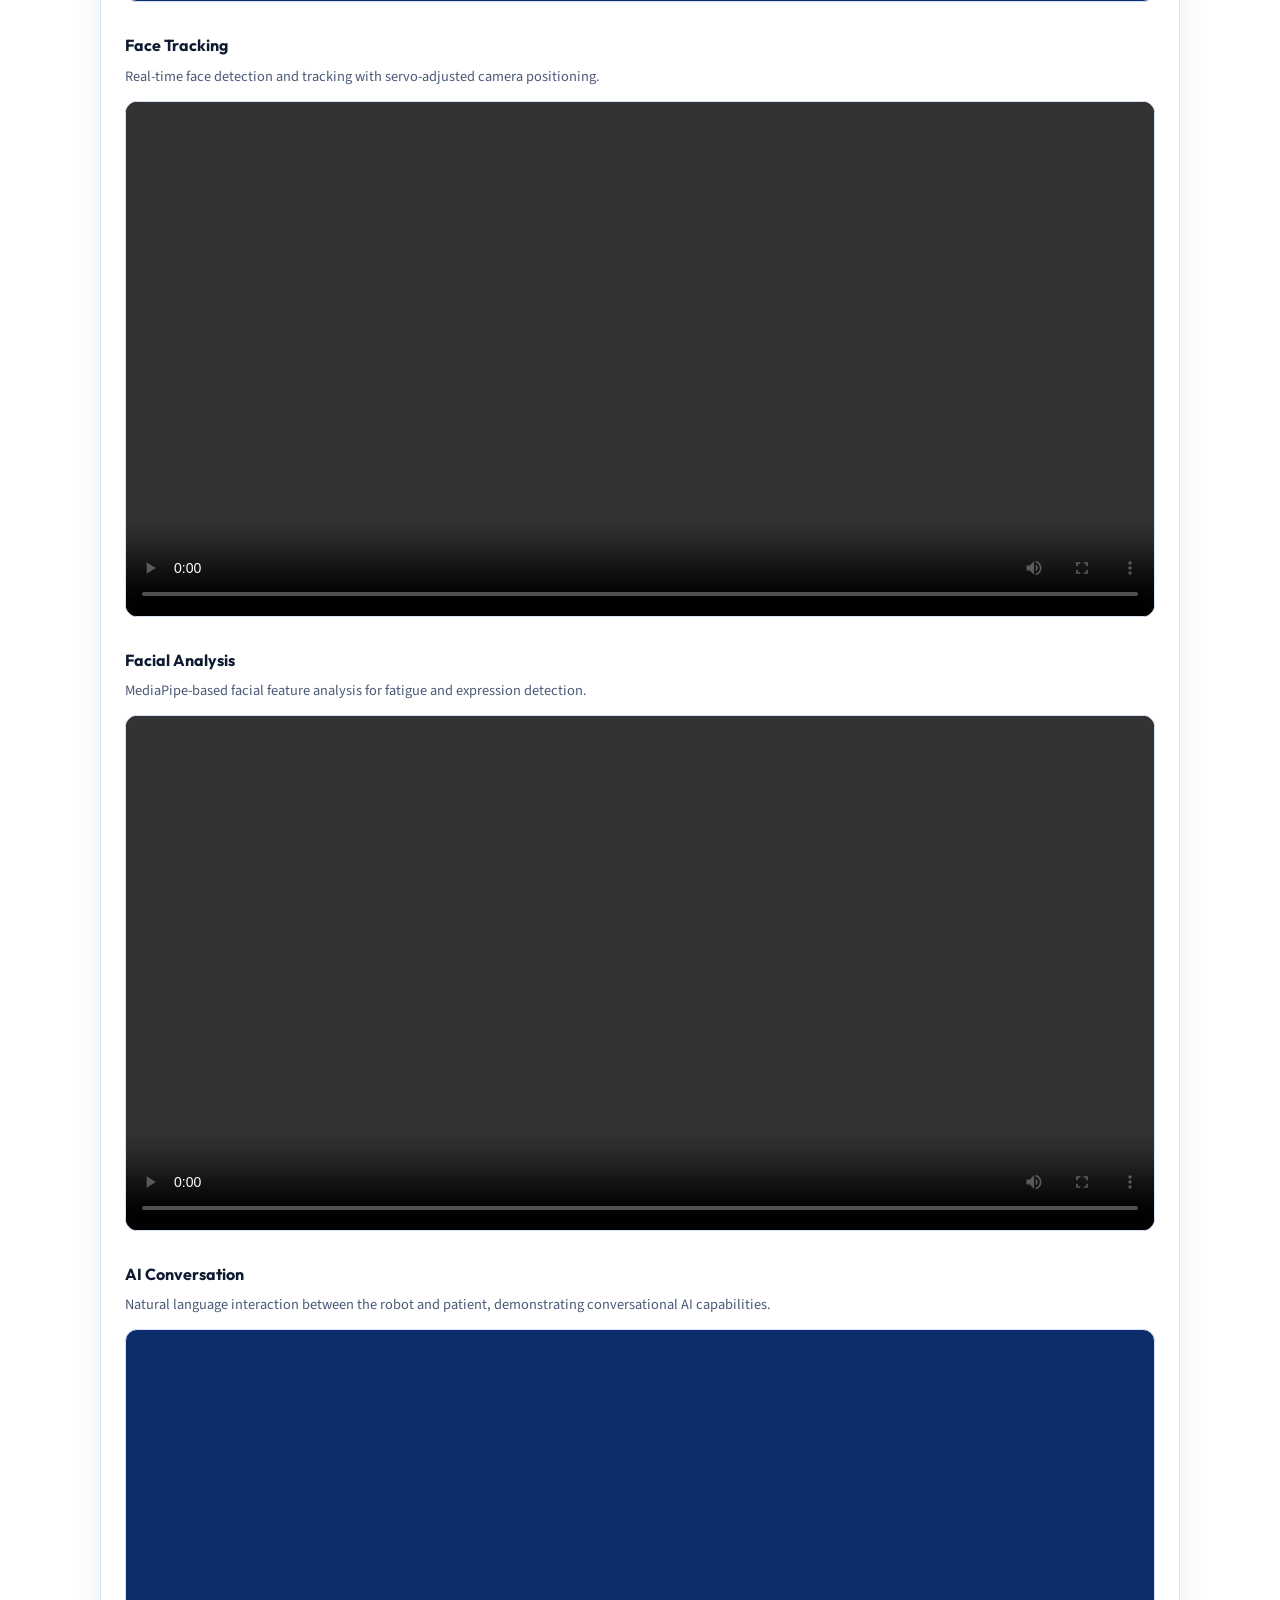
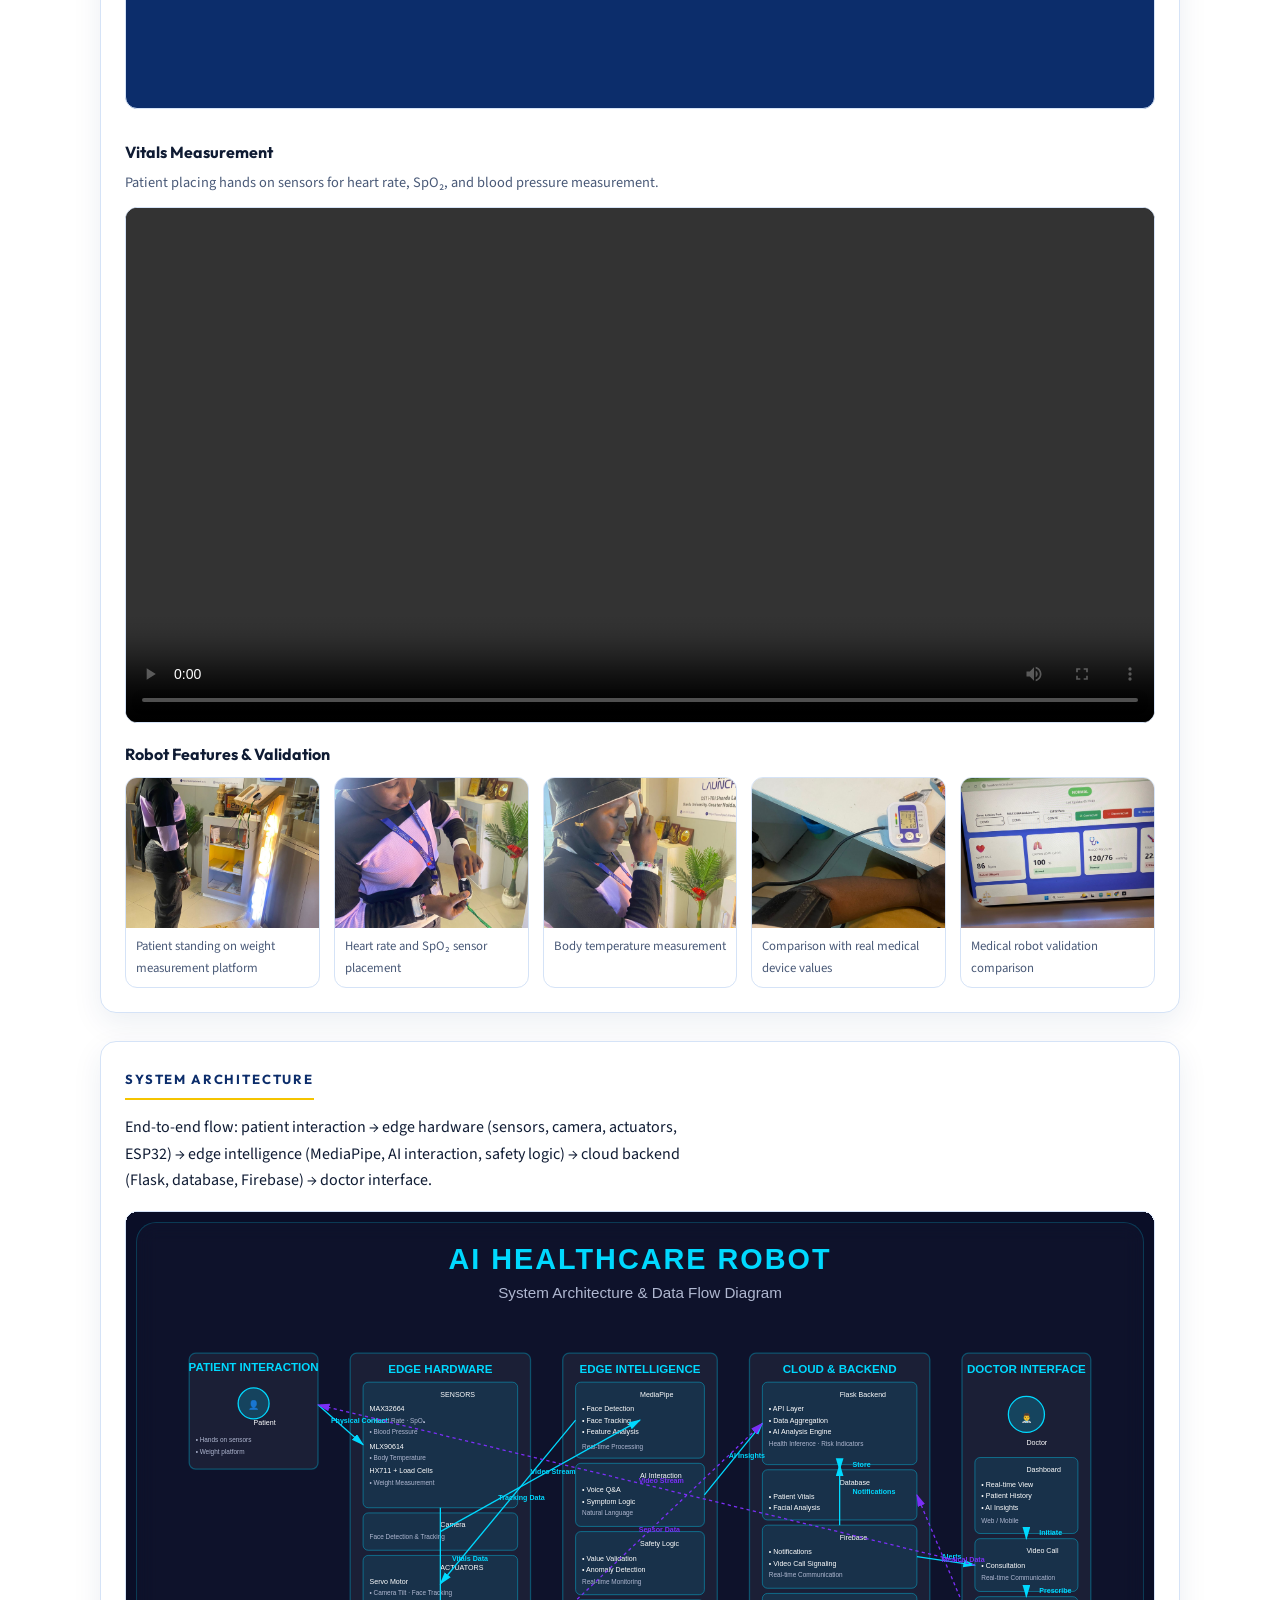
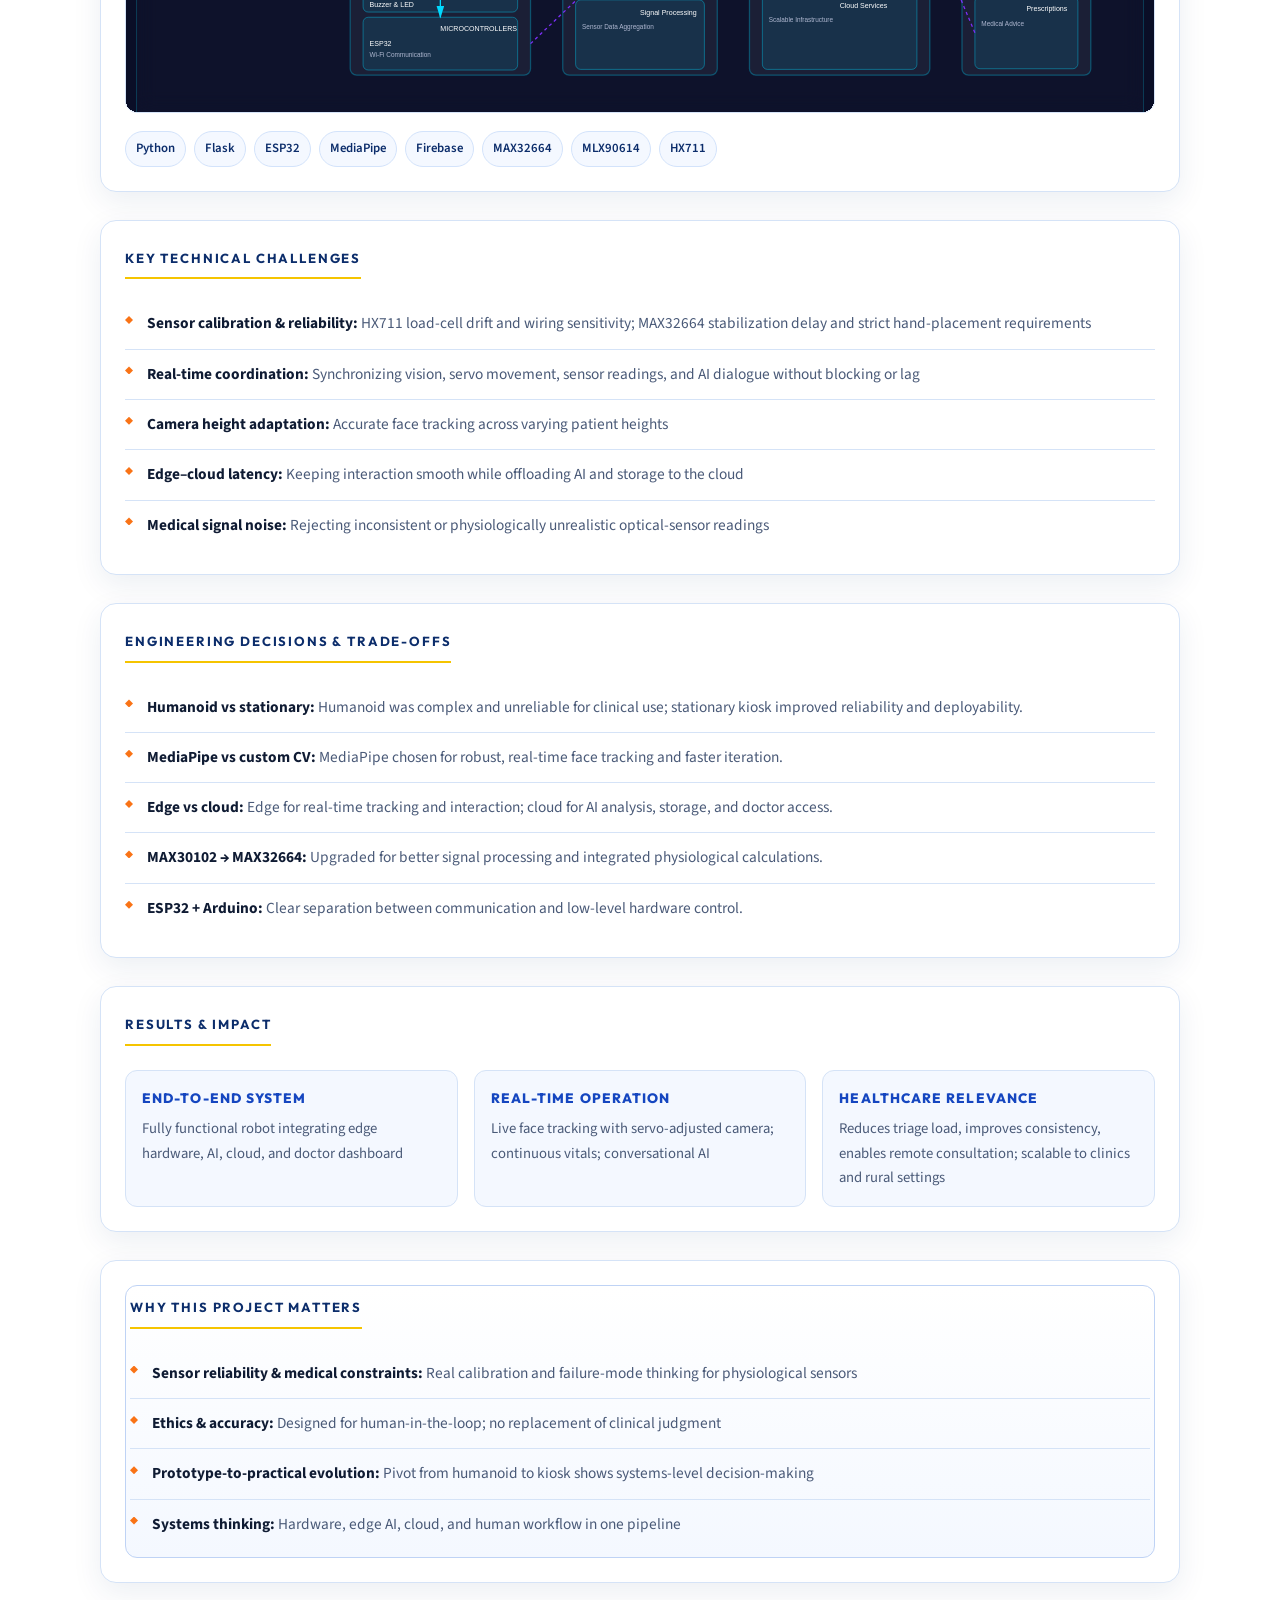
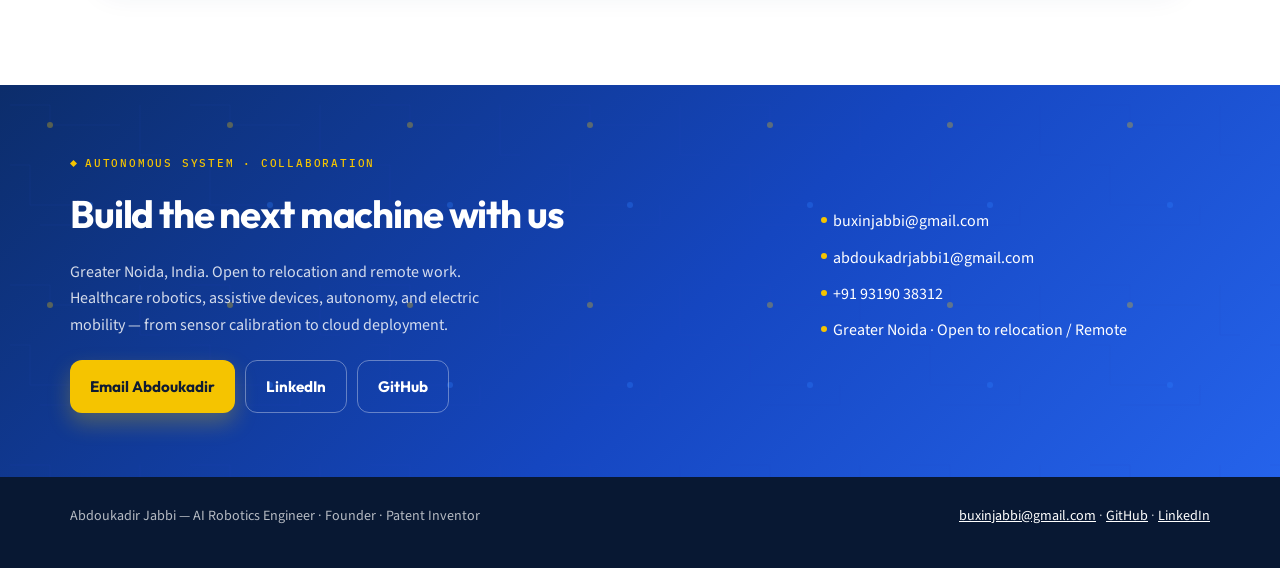
==== commit 2d0f9a4d: "Redesign the robotics portfolio and add CV, patent, and ROS 2 project pages. Co-authored-by: Cursor " ====
--- a/index.html
+++ b/index.html
@@ -4,21 +4,462 @@
     <meta charset="UTF-8">
     <meta name="viewport" content="width=device-width, initial-scale=1.0">
     <title>Abdoukadir Jabbi — AI Robotics Engineer</title>
+    <meta name="description" content="AI robotics engineer, founder, and patent inventor building autonomous healthcare robots, assistive vision, and electric mobility — Greater Noida, India.">
+    <link rel="preconnect" href="https://fonts.googleapis.com">
+    <link rel="preconnect" href="https://fonts.gstatic.com" crossorigin>
+    <link href="https://fonts.googleapis.com/css2?family=IBM+Plex+Mono:wght@400;500&family=Outfit:wght@400;500;600;700;800&family=Source+Sans+3:ital,wght@0,400;0,600;0,700;1,400&display=swap" rel="stylesheet">
     <link rel="stylesheet" href="styles.css">
 </head>
 <body>
-    <!-- MODAL FOR EXPANDED MEDIA -->
     <div id="mediaModal" class="modal">
         <span class="modal-close">&times;</span>
         <div class="modal-content"></div>
     </div>
 
-    <!-- PROJECT INDEX - STICKY -->
+    <nav class="site-nav" aria-label="Primary">
+        <div class="site-nav-inner">
+            <a class="brand" href="#top">
+                <span class="brand-mark">AJ</span>
+                <span class="brand-text">
+                    <span class="brand-name">Abdoukadir Jabbi</span>
+                    <span class="brand-role">AI Robotics Engineer · Patent Inventor</span>
+                </span>
+            </a>
+            <button class="menu-toggle" id="menuToggle" aria-expanded="false" aria-label="Open menu">
+                <span></span><span></span><span></span>
+            </button>
+            <ul class="nav-links" id="siteNavLinks">
+                <li><a href="#patent">Patent</a></li>
+                <li><a href="#systems">Systems</a></li>
+                <li><a href="#ventures">Ventures</a></li>
+                <li><a href="#technology">Technology</a></li>
+                <li><a href="#lab">Lab</a></li>
+                <li><a class="nav-cta" href="#contact">Build With Us</a></li>
+            </ul>
+        </div>
+    </nav>
+
+    <header class="hero-section grid-bg" id="top">
+        <div class="circuit-overlay"></div>
+        <div class="hero-layout">
+            <div class="hero-content">
+                <div class="hero-kicker">
+                    <span>Robotics</span>
+                    <span>Engineering</span>
+                    <span>AI</span>
+                    <span>Automation</span>
+                    <span>Innovation</span>
+                </div>
+                <div class="profile-row">
+                    <div class="profile-container">
+                        <img src="ja.png" alt="Abdoukadir Jabbi" class="profile-img">
+                    </div>
+                    <p class="tech-label">Founder &amp; Chief Engineer · Patent Inventor</p>
+                </div>
+                <h1 class="hero-name">Robotics. AI.<br><em>Engineering.</em></h1>
+                <h2 class="hero-title">The Future of Automation</h2>
+                <p class="hero-subtitle">Autonomous Systems — Computer Vision — Embedded AI</p>
+                <p class="hero-description">
+                    Abdoukadir Jabbi — AI Robotics Engineer, founder, and named inventor on an Indian patent for an autonomous
+                    health-screening robot. Specialized in healthcare robotics, embedded AI vision, and shipping full-stack
+                    hardware-to-software products from prototype to deployment. Incubated at Sharda Launchpad; based in Greater Noida, India.
+                </p>
+                <div class="hero-actions">
+                    <a class="btn btn-primary" href="#systems">Explore Our Robotics</a>
+                    <a class="btn btn-accent" href="#contact">Build With Us</a>
+                </div>
+                <div class="contact-info">
+                    <span class="contact-item">Greater Noida, India · Open to relocation / Remote</span>
+                    <span class="contact-item">buxinjabbi@gmail.com</span>
+                    <span class="contact-item">abdoukadrjabbi1@gmail.com</span>
+                    <span class="contact-item">+91 93190 38312</span>
+                </div>
+                <div class="social-links">
+                    <a href="https://www.facebook.com/tectbuxingcreaton" target="_blank" rel="noopener noreferrer" class="social-link">Facebook</a>
+                    <a href="mailto:buxinjabbi@gmail.com" class="social-link">Email</a>
+                    <a href="https://github.com/buxin2" target="_blank" rel="noopener noreferrer" class="social-link">GitHub</a>
+                    <a href="https://www.linkedin.com/in/abdoukadir-jabbi-a7b3082a9/" target="_blank" rel="noopener noreferrer" class="social-link">LinkedIn</a>
+                    <a href="https://www.tiktok.com/@buxin_bot" target="_blank" rel="noopener noreferrer" class="social-link">TikTok</a>
+                    <a href="https://www.youtube.com/@buxine28" target="_blank" rel="noopener noreferrer" class="social-link">YouTube</a>
+                </div>
+            </div>
+
+            <div class="hero-visual">
+                <div class="hero-visual-frame">
+                    <div class="hero-scan"></div>
+                    <span class="hero-chip hero-chip-1">SYSTEM 01</span>
+                    <span class="hero-chip hero-chip-2">VISION SYSTEM</span>
+                    <span class="hero-chip hero-chip-3">CONTROL UNIT</span>
+                    <span class="hero-chip hero-chip-4">SENSOR ARRAY</span>
+                    <svg viewBox="0 0 520 460" fill="none" xmlns="http://www.w3.org/2000/svg" aria-hidden="true">
+                        <g opacity="0.28" stroke="#9ec4ff" stroke-width="1">
+                            <path d="M30 80h80v40h50M30 220h40v70h90M420 70v90h50M90 390h180v-40"/>
+                            <circle cx="160" cy="120" r="4" fill="#F5C400" stroke="none"/>
+                            <circle cx="160" cy="290" r="4" fill="#2B7FFF" stroke="none"/>
+                            <circle cx="470" cy="160" r="4" fill="#F97316" stroke="none"/>
+                        </g>
+                        <g class="float-y">
+                            <rect x="78" y="318" width="150" height="28" rx="6" fill="#0a2460"/>
+                            <rect x="92" y="346" width="122" height="14" rx="4" fill="#123a86"/>
+                            <rect x="128" y="248" width="52" height="74" rx="8" fill="#eaf2ff"/>
+                            <rect x="118" y="214" width="72" height="42" rx="10" fill="#fff"/>
+                            <circle cx="154" cy="232" r="10" fill="#2B7FFF"/>
+                            <circle cx="154" cy="232" r="4" fill="#F5C400"/>
+                            <path d="M154 214 L154 168" stroke="#F5C400" stroke-width="8" stroke-linecap="round"/>
+                            <path d="M154 168 L228 128" stroke="#ffffff" stroke-width="10" stroke-linecap="round"/>
+                            <path d="M228 128 L312 148" stroke="#9ec4ff" stroke-width="8" stroke-linecap="round"/>
+                            <circle cx="154" cy="168" r="8" fill="#F97316"/>
+                            <circle cx="228" cy="128" r="9" fill="#F5C400"/>
+                            <circle cx="312" cy="148" r="11" fill="#fff"/>
+                            <path d="M322 140 L352 128 M322 156 L352 168" stroke="#F5C400" stroke-width="5" stroke-linecap="round"/>
+                            <rect x="300" y="188" width="86" height="54" rx="8" fill="rgba(255,255,255,0.12)" stroke="#9ec4ff"/>
+                            <path d="M312 216h62M312 228h44" stroke="#F5C400" stroke-width="2"/>
+                            <circle cx="360" cy="250" r="36" fill="none" stroke="#2B7FFF" stroke-dasharray="6 8">
+                                <animateTransform attributeName="transform" type="rotate" from="0 360 250" to="360 360 250" dur="12s" repeatCount="indefinite"/>
+                            </circle>
+                        </g>
+                    </svg>
+                </div>
+            </div>
+        </div>
+    </header>
+
+    <section class="stats-section grid-bg" aria-label="Engineering metrics">
+        <div class="stats-grid">
+            <article class="stat-card">
+                <div class="stat-number" data-count="1">0</div>
+                <div class="stat-label">Indian Patent Filed</div>
+                <div class="stat-hint">Autonomous health-screening robot</div>
+            </article>
+            <article class="stat-card">
+                <div class="stat-number" data-count="5">0</div>
+                <div class="stat-label">Ventures Founded</div>
+                <div class="stat-hint">Healthcare, EV, education, software</div>
+            </article>
+            <article class="stat-card">
+                <div class="stat-number" data-count="3">0</div>
+                <div class="stat-label">National Exhibitions</div>
+                <div class="stat-hint">FICCI, AIU Anveshan, IIA–Sharda</div>
+            </article>
+            <article class="stat-card">
+                <div class="stat-number" data-count="7">0</div>
+                <div class="stat-label">Systems Documented</div>
+                <div class="stat-hint">Robots, wearables, mobility, ROS 2</div>
+            </article>
+        </div>
+    </section>
+
+    <section class="patent-section" id="patent">
+        <div class="patent-card">
+            <div>
+                <p class="section-kicker">Intellectual property</p>
+                <p class="tech-label">Patent application</p>
+                <h2 class="section-title">An Autonomous Robot for Preliminary Health Screening</h2>
+                <p class="section-lead">
+                    Indian Patent Application No. <strong>202511063883 A</strong>. Named inventor, co-invented with Dr. Shiv Kumar Verma;
+                    applicant: Sharda University. Covers an autonomous robotic platform for preliminary vital-sign screening
+                    (SpO₂, heart rate, temperature, blood pressure, weight) using integrated medical-grade sensors and AI-based
+                    face detection for patient identification.
+                </p>
+                <a class="btn btn-primary" href="#project-1" id="patentExplore">View healthcare robot →</a>
+            </div>
+            <dl class="patent-meta">
+                <div><dt>Status</dt><dd>Filed — India</dd></div>
+                <div><dt>Application</dt><dd>202511063883 A</dd></div>
+                <div><dt>Applicant</dt><dd>Sharda University</dd></div>
+                <div><dt>Co-inventor</dt><dd>Dr. Shiv Kumar Verma</dd></div>
+            </dl>
+        </div>
+    </section>
+
+    <section class="profile-section" id="about">
+        <div class="section-head">
+            <p class="section-kicker">Profile</p>
+            <h2 class="section-title">Engineer, founder, inventor</h2>
+            <p class="section-lead">
+                Serial entrepreneur specializing in autonomous healthcare robotics, embedded AI vision, and applied machine learning.
+                Founder of ventures spanning EV manufacturing, robotics education, and AI-powered software, with a track record of
+                shipping products from prototype to deployment — combining embedded systems and computer vision with startup execution
+                across engineering, funding, and go-to-market.
+            </p>
+        </div>
+        <div class="profile-facts">
+            <article>
+                <h3>Education</h3>
+                <p><strong>MCA, AI/ML</strong> — Sharda University, Greater Noida · In progress</p>
+                <p><strong>BSc, Computer Science</strong> — Sharda University · Completed</p>
+            </article>
+            <article>
+                <h3>Languages</h3>
+                <p>English (fluent) · Arabic (conversational) · Mandinka (native)</p>
+            </article>
+            <article>
+                <h3>Mentorship</h3>
+                <p>Co-Principal Investigator and mentor: Dr. Shiv Kumar Verma, Sharda University.</p>
+            </article>
+        </div>
+    </section>
+
+    <section class="systems-section" id="systems">
+        <div class="section-head">
+            <p class="section-kicker">Robots &amp; Systems</p>
+            <h2 class="section-title">Built systems, not demos</h2>
+            <p class="section-lead">Each platform is a full engineering story — problem, hardware, perception, control, and deployment. Open a system to inspect architecture, media, and trade-offs.</p>
+        </div>
+        <div class="systems-grid">
+            <button class="system-card" data-project="project-1" type="button">
+                <div class="system-media">
+                    <span class="system-status">Patent filed</span>
+                    <img src="standind on the robot.jpeg" alt="AI Healthcare Robot">
+                </div>
+                <div class="system-body">
+                    <div class="system-index">SYSTEM 01</div>
+                    <h3 class="system-name">AI Healthcare Robot</h3>
+                    <p class="system-desc">Stationary first-contact medical assistant for vitals, facial analysis, and doctor handoff.</p>
+                    <div class="system-tech"><span>ESP32</span><span>MediaPipe</span><span>Flask</span></div>
+                    <span class="explore-link">Explore system →</span>
+                </div>
+            </button>
+            <button class="system-card" data-project="project-2" type="button">
+                <div class="system-media">
+                    <span class="system-status">Edge AI</span>
+                    <img src="glass1.jpeg" alt="AI Smart Glasses">
+                </div>
+                <div class="system-body">
+                    <div class="system-index">SYSTEM 02</div>
+                    <h3 class="system-name">AI Smart Glasses</h3>
+                    <p class="system-desc">On-device obstacle alerts and scene description for visually impaired users.</p>
+                    <div class="system-tech"><span>IMX500</span><span>YOLO</span><span>Pi Zero</span></div>
+                    <span class="explore-link">Explore system →</span>
+                </div>
+            </button>
+            <button class="system-card" data-project="project-3" type="button">
+                <div class="system-media">
+                    <span class="system-status">Hardware</span>
+                    <img src="electric scooter.jpg" alt="Electric Mobility Systems">
+                </div>
+                <div class="system-body">
+                    <div class="system-index">SYSTEM 03</div>
+                    <h3 class="system-name">Electric Mobility</h3>
+                    <p class="system-desc">Mini-bus, tractor, scooters, and car prototypes with explicit power and control flow.</p>
+                    <div class="system-tech"><span>BLDC</span><span>Li-ion</span><span>Controllers</span></div>
+                    <span class="explore-link">Explore system →</span>
+                </div>
+            </button>
+            <button class="system-card" data-project="project-4" type="button">
+                <div class="system-media">
+                    <span class="system-status">In development</span>
+                    <svg class="fallback-art" viewBox="0 0 400 170" xmlns="http://www.w3.org/2000/svg" aria-hidden="true">
+                        <rect width="400" height="170" fill="#dce8fb"/>
+                        <path d="M70 130h90v12H70z" fill="#0c2d6b"/>
+                        <path d="M110 70v50" stroke="#1546c0" stroke-width="10" stroke-linecap="round"/>
+                        <path d="M110 70l70-28" stroke="#2b7fff" stroke-width="8" stroke-linecap="round"/>
+                        <path d="M180 42l48 18" stroke="#f5c400" stroke-width="6" stroke-linecap="round"/>
+                        <circle cx="110" cy="70" r="7" fill="#f97316"/>
+                    </svg>
+                </div>
+                <div class="system-body">
+                    <div class="system-index">SYSTEM 04</div>
+                    <h3 class="system-name">Mobile Manipulator</h3>
+                    <p class="system-desc">Mecanum base, 6-DOF arm, and pan-tilt vision coordinated through ROS.</p>
+                    <div class="system-tech"><span>ROS</span><span>IK</span><span>Mecanum</span></div>
+                    <span class="explore-link">Explore system →</span>
+                </div>
+            </button>
+            <button class="system-card" data-project="project-5" type="button">
+                <div class="system-media">
+                    <span class="system-status">Operational</span>
+                    <img src="https://img.youtube.com/vi/qGLxgG_UZm4/hqdefault.jpg" alt="Multifunctional AI Robot">
+                </div>
+                <div class="system-body">
+                    <div class="system-index">SYSTEM 05</div>
+                    <h3 class="system-name">Multifunctional AI Robot</h3>
+                    <p class="system-desc">Vision, voice, and Mecanum control fused into one indoor interaction platform.</p>
+                    <div class="system-tech"><span>YOLO</span><span>MediaPipe</span><span>ESP32</span></div>
+                    <span class="explore-link">Explore system →</span>
+                </div>
+            </button>
+            <button class="system-card" data-project="project-6" type="button">
+                <div class="system-media">
+                    <span class="system-status">Prototype</span>
+                    <img src="https://img.youtube.com/vi/sECIhrO91Ug/hqdefault.jpg" alt="Self-driving car prototype">
+                </div>
+                <div class="system-body">
+                    <div class="system-index">SYSTEM 06</div>
+                    <h3 class="system-name">Self-Driving Prototype</h3>
+                    <p class="system-desc">Vision-first lane, sign, and pedestrian logic with ESP32 motion control.</p>
+                    <div class="system-tech"><span>OpenCV</span><span>YOLO</span><span>Hough</span></div>
+                    <span class="explore-link">Explore system →</span>
+                </div>
+            </button>
+            <button class="system-card" data-project="project-7" type="button">
+                <div class="system-media">
+                    <span class="system-status">In progress</span>
+                    <svg class="fallback-art" viewBox="0 0 400 170" xmlns="http://www.w3.org/2000/svg" aria-hidden="true">
+                        <rect width="400" height="170" fill="#dce8fb"/>
+                        <rect x="24" y="20" width="352" height="130" rx="10" fill="none" stroke="#1546c0" stroke-dasharray="5 6"/>
+                        <path d="M50 120 L100 70 L160 95 L230 45 L340 90" stroke="#f5c400" stroke-width="2" fill="none"/>
+                        <rect x="170" y="100" width="48" height="28" rx="4" fill="#1546c0"/>
+                    </svg>
+                </div>
+                <div class="system-body">
+                    <div class="system-index">SYSTEM 07</div>
+                    <h3 class="system-name">ROS 2</h3>
+                    <p class="system-desc">ROS 2 Jazzy, Gazebo simulation, RViz, SLAM Toolbox, Nav2, and RTAB-Map — coming soon.</p>
+                    <div class="system-tech"><span>ROS 2</span><span>Gazebo</span><span>Nav2</span></div>
+                    <span class="explore-link">Explore system →</span>
+                </div>
+            </button>
+        </div>
+    </section>
+
+    <section class="tech-section grid-bg" id="technology">
+        <div class="circuit-overlay"></div>
+        <div class="section-head">
+            <p class="section-kicker">Engineering laboratory</p>
+            <h2 class="section-title">Technology stack</h2>
+            <p class="section-lead">The same stack that appears in the lab notes: perception on the edge, actuation on microcontrollers, and systems thinking from sensor to cloud.</p>
+        </div>
+        <div class="tech-grid">
+            <article class="tech-item"><div class="tech-icon" aria-hidden="true"><svg width="22" height="22" viewBox="0 0 24 24" fill="none" stroke="currentColor" stroke-width="1.8"><circle cx="12" cy="12" r="3"/><path d="M12 3v2M12 19v2M3 12h2M19 12h2M5.6 5.6l1.4 1.4M17 17l1.4 1.4M18.4 5.6 17 7M7 17l-1.4 1.4"/></svg></div><div><h3>AI</h3><p>Reasoning, conversation, and on-device models tied to live robot behavior.</p></div></article>
+            <article class="tech-item"><div class="tech-icon" aria-hidden="true"><svg width="22" height="22" viewBox="0 0 24 24" fill="none" stroke="currentColor" stroke-width="1.8"><rect x="3" y="6" width="18" height="12" rx="2"/><circle cx="12" cy="12" r="3"/></svg></div><div><h3>Computer Vision</h3><p>YOLOv8, MediaPipe, OpenCV, TensorFlow, and real-time video pipelines.</p></div></article>
+            <article class="tech-item"><div class="tech-icon" aria-hidden="true"><svg width="22" height="22" viewBox="0 0 24 24" fill="none" stroke="currentColor" stroke-width="1.8"><rect x="4" y="4" width="16" height="16" rx="2"/><path d="M8 8h.01M12 8h.01M16 8h.01M8 12h8"/></svg></div><div><h3>Embedded Systems</h3><p>ESP32, Raspberry Pi, servos, and sensor buses in real hardware loops.</p></div></article>
+            <article class="tech-item"><div class="tech-icon" aria-hidden="true"><svg width="22" height="22" viewBox="0 0 24 24" fill="none" stroke="currentColor" stroke-width="1.8"><circle cx="6" cy="12" r="3"/><circle cx="18" cy="7" r="3"/><circle cx="18" cy="17" r="3"/><path d="M9 12h6M15.2 9.2 9.8 11M15.2 14.8 9.8 13"/></svg></div><div><h3>ROS 2</h3><p>Jazzy Jalisco with SLAM Toolbox, Nav2, and RTAB-Map for navigation stacks.</p></div></article>
+            <article class="tech-item"><div class="tech-icon" aria-hidden="true"><svg width="22" height="22" viewBox="0 0 24 24" fill="none" stroke="currentColor" stroke-width="1.8"><path d="M5 12h14M12 5v14"/><circle cx="12" cy="12" r="9"/></svg></div><div><h3>IoT</h3><p>Wi-Fi command paths, dashboards, and cloud doctor interfaces.</p></div></article>
+            <article class="tech-item"><div class="tech-icon" aria-hidden="true"><svg width="22" height="22" viewBox="0 0 24 24" fill="none" stroke="currentColor" stroke-width="1.8"><path d="M4 16l4-8 4 5 3-3 5 6"/><circle cx="18" cy="7" r="2"/></svg></div><div><h3>Autonomous Navigation</h3><p>Mecanum kinematics, lane following, and closed-loop obstacle response.</p></div></article>
+            <article class="tech-item"><div class="tech-icon" aria-hidden="true"><svg width="22" height="22" viewBox="0 0 24 24" fill="none" stroke="currentColor" stroke-width="1.8"><path d="M12 3v4M8 8l-3 2M16 8l3 2M6 14h12M9 18h6"/><circle cx="12" cy="11" r="3"/></svg></div><div><h3>Sensors</h3><p>Vitals, ultrasonics, load cells, IMUs, and calibrated medical signals.</p></div></article>
+            <article class="tech-item"><div class="tech-icon" aria-hidden="true"><svg width="22" height="22" viewBox="0 0 24 24" fill="none" stroke="currentColor" stroke-width="1.8"><rect x="3" y="7" width="18" height="10" rx="2"/><path d="M7 11h2M11 11h6"/></svg></div><div><h3>Electronics</h3><p>Power systems, motor controllers, Li-ion packs, and PCB-level integration.</p></div></article>
+            <article class="tech-item"><div class="tech-icon" aria-hidden="true"><svg width="22" height="22" viewBox="0 0 24 24" fill="none" stroke="currentColor" stroke-width="1.8"><path d="M7 15V9l5-3 5 3v6l-5 3-5-3z"/><path d="M12 6v12"/></svg></div><div><h3>Robotics</h3><p>Arms, wearables, kiosks, and mobile bases designed as complete machines.</p></div></article>
+        </div>
+        <ul class="competency-row">
+            <li>ESP32 / ESP32-CAM</li>
+            <li>Raspberry Pi</li>
+            <li>Arduino</li>
+            <li>Whisper</li>
+            <li>Gemini API</li>
+            <li>Flask</li>
+            <li>Firebase</li>
+            <li>Python · C++ · JavaScript</li>
+            <li>MAX30102 · MLX90614 · IMX500</li>
+        </ul>
+    </section>
+
+    </section>
+
+    <section class="ventures-section" id="ventures">
+        <div class="section-head">
+            <p class="section-kicker">Professional experience</p>
+            <h2 class="section-title">Ventures and engineering leadership</h2>
+            <p class="section-lead">Companies and programs where the lab work is productized — healthcare robotics, assistive wearables, EV manufacturing, and robotics education.</p>
+        </div>
+        <div class="venture-list">
+            <article class="venture-card">
+                <div class="venture-when">2024 — Present</div>
+                <h3>AiDoBot Technology Pvt Ltd</h3>
+                <p class="venture-role">Co-founder &amp; Chief Engineer</p>
+                <p>Lead engineering of AiDoBot, an autonomous healthcare screening robot (MAX30102, MLX90614, Dr Trust BT BP monitor, HC-SR04, digital scale, Firebase, Flask, MediaPipe). MSME grant of ₹3,00,000 and seed funding of ₹1,50,000 from Sharda Launchpad. Exhibited at FICCI Bharat R&amp;D Summit 2025, AIU Anveshan North Zone 2025, and IIA–Sharda Udyami Expo 2026; coordinating planned deployment at Sharda Hospital. Incorporated as AiDoBot Technologies Private Limited (CIN: U63119UP2025PTC236080), Greater Noida, UP.</p>
+            </article>
+            <article class="venture-card">
+                <div class="venture-when">2025 — Present</div>
+                <h3>Vibe Eye (UK)</h3>
+                <p class="venture-role">Co-founder</p>
+                <p>AI smart glasses for blind and visually impaired users: Raspberry Pi with onboard AI camera, real-time object detection, voice-command control, and Gemini API for scene description and text reading. UK-based; applying for UK startup/innovation funding.</p>
+            </article>
+            <article class="venture-card">
+                <div class="venture-when">2023 — Present</div>
+                <h3>Buxin Electronics</h3>
+                <p class="venture-role">Founder · EV manufacturing, The Gambia</p>
+                <p>Electric-vehicle manufacturing venture overseeing product strategy and brand design, with a Tesla-inspired clean-white visual identity across EV, Academy, and Healthcare subsidiaries.</p>
+            </article>
+            <article class="venture-card">
+                <div class="venture-when">2023 — Present</div>
+                <h3>Buxin Future Academy</h3>
+                <p class="venture-role">Founder · Robotics education</p>
+                <p>Investor-ready pitch materials and AI video marketing (Gemini / Veo) to grow robotics education programs in The Gambia and promote STEM across Africa.</p>
+            </article>
+            <article class="venture-card">
+                <div class="venture-when">2023 — Present</div>
+                <h3>TechBuxin</h3>
+                <p class="venture-role">Founder · Robotics content brand</p>
+                <p>Technical and cultural content on robotics and AI, including narration and explainer material for a growing audience.</p>
+            </article>
+        </div>
+    </section>
+
+    <section class="more-projects-section" id="software">
+        <div class="section-head">
+            <p class="section-kicker">Additional builds</p>
+            <h2 class="section-title">Software and hardware beyond the lab notes</h2>
+            <p class="section-lead">Selected systems from the CV that sit alongside the six documented robots.</p>
+        </div>
+        <div class="systems-grid extra-grid">
+            <article class="mini-card">
+                <div class="system-index">BUILD 01</div>
+                <h3>Robot Anna</h3>
+                <p>Omnidirectional mecanum robot with Bluetooth/Wi-Fi control, Flask dashboard, MediaPipe gestures, and live ESP32-CAM streaming — documented as a public tutorial series.</p>
+                <div class="system-tech"><span>ESP32</span><span>Flask</span><span>MediaPipe</span></div>
+            </article>
+            <article class="mini-card">
+                <div class="system-index">BUILD 02</div>
+                <h3>Buxin Market</h3>
+                <p>Mobile-first multi-vendor food marketplace for The Gambia: Flask, Neon PostgreSQL, Cloudinary, and Wave payments.</p>
+                <div class="system-tech"><span>Flask</span><span>PostgreSQL</span><span>Wave</span></div>
+            </article>
+            <article class="mini-card">
+                <div class="system-index">BUILD 03</div>
+                <h3>JobAgent</h3>
+                <p>End-to-end job-application automation with Flask, Gemini API, and Selenium-driven LinkedIn flows, hosted on Render and GitHub Pages.</p>
+                <div class="system-tech"><span>Gemini</span><span>Selenium</span><span>Flask</span></div>
+            </article>
+            <article class="mini-card">
+                <div class="system-index">BUILD 04</div>
+                <h3>ESP32-CAM + Gemini Vision</h3>
+                <p>Low-power vision pipeline streaming camera frames to the Gemini API for real-time scene understanding.</p>
+                <div class="system-tech"><span>ESP32-CAM</span><span>Gemini</span></div>
+            </article>
+            <article class="mini-card">
+                <div class="system-index">BUILD 05</div>
+                <h3>AI Smart Video Editor</h3>
+                <p>Python/CustomTkinter desktop app using FFmpeg, YOLOv8, MediaPipe, and Whisper for automated video editing.</p>
+                <div class="system-tech"><span>YOLOv8</span><span>Whisper</span><span>FFmpeg</span></div>
+            </article>
+            <article class="mini-card">
+                <div class="system-index">BUILD 06</div>
+                <h3>STEM &amp; medical peripherals</h3>
+                <p>My Management System (Flask task platform); BLE weight-scale (SSW526) with ESP32; MLX90614 / SK008 infrared thermometry; Adhan Clock, Tasbeeh Counter, and Prayer Time Alarm for Islamic-robotics teaching.</p>
+                <div class="system-tech"><span>BLE</span><span>ESP32</span><span>Education</span></div>
+            </article>
+        </div>
+    </section>
+
+    <section class="recognition-section" id="recognition">
+        <div class="section-head">
+            <p class="section-kicker">Recognition &amp; funding</p>
+            <h2 class="section-title">Grants, exhibitions, and academic path</h2>
+        </div>
+        <ul class="recognition-list">
+            <li><strong>Sharda Launchpad:</strong> MSME grant ₹3,00,000 and seed funding ₹1,50,000 for AiDoBot; Seed Money Project Completion Report authored.</li>
+            <li><strong>Exhibitor:</strong> FICCI Bharat R&amp;D Summit 2025 · AIU Anveshan North Zone 2025 · IIA–Sharda Udyami Expo 2026.</li>
+            <li><strong>Applicant:</strong> Sharda University Chancellor's Gold Medal, in recognition of academic and innovation achievement.</li>
+            <li><strong>Applicant:</strong> 100% scholarship (Sharda University IDR office), cited on the strength of a filed patent and launchpad achievements.</li>
+            <li><strong>Sponsorship:</strong> Institutional support request to The Gambia's Ministry of Higher Education for MCA funding.</li>
+        </ul>
+    </section>
+
+    <section class="lab-banner grid-bg" id="lab">
+        <div class="circuit-overlay"></div>
+        <div class="section-head">
+            <p class="section-kicker">Robotics lab</p>
+            <h2 class="section-title">Engineering notes</h2>
+            <p class="section-lead">Full project records: problem statements, architecture, media, challenges, and the decisions behind each prototype.</p>
+        </div>
+    </section>
+
     <nav class="floating-project-nav" aria-label="Project index">
         <div class="floating-nav-header">
             <span class="nav-title">Projects</span>
             <button class="nav-toggle" id="navToggle" aria-expanded="false">
-                <span class="nav-toggle-label">Menu</span>
+                <span class="nav-toggle-label">Systems menu</span>
                 <span class="nav-toggle-arrow">▾</span>
             </button>
         </div>
@@ -47,41 +488,14 @@
                 <span class="nav-number">06</span>
                 <span class="nav-name">Extra Robotics Projects</span>
             </button>
+            <button class="floating-nav-item" data-project="project-7">
+                <span class="nav-number">07</span>
+                <span class="nav-name">ROS 2</span>
+            </button>
         </div>
     </nav>
 
-    <!-- MAIN CONTAINER -->
     <div class="main-wrapper">
-        <!-- HERO SECTION -->
-        <header class="hero-section">
-            <div class="hero-content">
-                <div class="profile-container">
-                    <img src="ja.png" alt="Abdoukadir Jabbi" class="profile-img">
-                </div>
-                <p class="hero-eyebrow">Portfolio</p>
-                <h1 class="hero-name">Abdoukadir Jabbi</h1>
-                <h2 class="hero-title">AI Robotics Engineer</h2>
-                <p class="hero-subtitle">Autonomous Systems — Computer Vision — Embedded AI</p>
-                <p class="hero-description">
-                    Building intelligent robotic systems that solve real-world problems.
-                    Specialized in end-to-end AI robotics from hardware to cloud deployment.
-                </p>
-                <div class="contact-info">
-                    <span class="contact-item">Open to relocation / Remote</span>
-                    <span class="contact-item">buxinjabbi@gmail.com</span>
-                    <span class="contact-item">+91 93190 38312</span>
-                </div>
-                <div class="social-links">
-                    <a href="https://www.facebook.com/tectbuxingcreaton" target="_blank" rel="noopener noreferrer" class="social-link">Facebook</a>
-                    <a href="mailto:buxinjabbi@gmail.com" class="social-link">Email</a>
-                    <a href="https://github.com/buxin2" target="_blank" rel="noopener noreferrer" class="social-link">GitHub</a>
-                    <a href="https://www.linkedin.com/in/abdoukadir-jabbi-a7b3082a9/" target="_blank" rel="noopener noreferrer" class="social-link">LinkedIn</a>
-                    <a href="https://www.tiktok.com/@buxin_bot" target="_blank" rel="noopener noreferrer" class="social-link">TikTok</a>
-                    <a href="https://www.youtube.com/@buxine28" target="_blank" rel="noopener noreferrer" class="social-link">YouTube</a>
-                </div>
-            </div>
-        </header>
-
         <section class="projects-section">
             <div class="projects-container">
 
@@ -91,7 +505,7 @@
                         <span class="project-index">01</span>
                         <div>
                             <h3 class="project-name">AI Healthcare Robot</h3>
-                            <span class="project-badge">Flagship Project</span>
+                            <span class="project-badge">Flagship Project · Indian Patent 202511063883 A</span>
                         </div>
                     </div>
                     <div class="project-body">
@@ -117,10 +531,7 @@
                                 <p class="media-caption">
                                     Full demonstration of the healthcare robot performing a complete medical check, guiding a patient through vitals measurement and interaction.
                                 </p>
-                                <video controls class="media-el">
-                                    <source src="Healthcare_Robot_Medical_Check_Video.mp4" type="video/mp4">
-                                    Your browser does not support the video tag.
-                                </video>
+                                <iframe width="100%" height="400" src="https://www.youtube.com/embed/RPbUVj1WPAg" title="Complete Medical Check Demonstration" frameborder="0" allow="accelerometer; autoplay; clipboard-write; encrypted-media; gyroscope; picture-in-picture; web-share" referrerpolicy="strict-origin-when-cross-origin" allowfullscreen class="media-el"></iframe>
                             </div>
                         </div>
 
@@ -670,24 +1081,32 @@
                             
                             <div class="media-block">
                                 <h5 class="media-title">Robot Arm — Task Demo</h5>
-                                <iframe width="100%" height="400" src="https://www.youtube.com/embed/7Ly4ycUDgJs" title="Robot Arm task demo" frameborder="0" allow="accelerometer; autoplay; clipboard-write; encrypted-media; gyroscope; picture-in-picture" allowfullscreen class="media-el"></iframe>
+                                <div class="fb-embed fb-embed--wide">
+                                    <iframe src="https://www.facebook.com/plugins/video.php?height=315&href=https%3A%2F%2Fwww.facebook.com%2Freel%2F1672708437395178%2F&show_text=false&width=560&t=0" title="Robot Arm task demo" scrolling="no" frameborder="0" allowfullscreen="true" allow="autoplay; clipboard-write; encrypted-media; picture-in-picture; web-share"></iframe>
+                                </div>
+                            </div>
+                            <div class="media-block">
+                                <h5 class="media-title">Robot Arm — Additional Demo</h5>
+                                <div class="fb-embed fb-embed--wide">
+                                    <iframe src="https://www.facebook.com/plugins/video.php?height=315&href=https%3A%2F%2Fwww.facebook.com%2Freel%2F4328096544106035%2F&show_text=false&width=560&t=0" title="Robot Arm additional demo" scrolling="no" frameborder="0" allowfullscreen="true" allow="autoplay; clipboard-write; encrypted-media; picture-in-picture; web-share"></iframe>
+                                </div>
                             </div>
                             <div class="shorts-grid">
-                                <iframe src="https://www.youtube.com/embed/-eU49JPPR-w" title="Robot arm clip 1" frameborder="0" allowfullscreen></iframe>
-                                <iframe src="https://www.youtube.com/embed/0TtWv70yvCc" title="Robot arm clip 2" frameborder="0" allowfullscreen></iframe>
-                                <iframe src="https://www.youtube.com/embed/3ILFggEDf7s" title="Robot arm clip 3" frameborder="0" allowfullscreen></iframe>
-                                <iframe src="https://www.youtube.com/embed/tiJRieGRhgE" title="Robot arm clip 4" frameborder="0" allowfullscreen></iframe>
-                                <iframe src="https://www.youtube.com/embed/u-c8y2CaV2I" title="Robot arm clip 5" frameborder="0" allowfullscreen></iframe>
-                                <iframe src="https://www.youtube.com/embed/q8c32USqaa0" title="Robot arm clip 6" frameborder="0" allowfullscreen></iframe>
-                                <iframe src="https://www.youtube.com/embed/PxMH1GM2XRs" title="Robot arm clip 7" frameborder="0" allowfullscreen></iframe>
-                                <iframe src="https://www.youtube.com/embed/Rh9rAIwhmak" title="Robot arm clip 8" frameborder="0" allowfullscreen></iframe>
-                                <iframe src="https://www.youtube.com/embed/_DjsW2pBLg4" title="Robot arm clip 9" frameborder="0" allowfullscreen></iframe>
-                                <iframe src="https://www.youtube.com/embed/_AFa1kUWVk4" title="Robot arm clip 10" frameborder="0" allowfullscreen></iframe>
-                                <iframe src="https://www.youtube.com/embed/DQuxVv2AmfU" title="Robot arm clip 11" frameborder="0" allowfullscreen></iframe>
-                                <iframe src="https://www.youtube.com/embed/grYRGxx3A6I" title="Robot arm clip 12" frameborder="0" allowfullscreen></iframe>
-                                <iframe src="https://www.youtube.com/embed/RhWBspND7zk" title="Robot arm clip 13" frameborder="0" allowfullscreen></iframe>
-                                <iframe src="https://www.youtube.com/embed/JB5AP9lwa4g" title="Robot arm clip 14" frameborder="0" allowfullscreen></iframe>
-                                <iframe src="https://www.youtube.com/embed/bdfJkFzh2QY" title="Robot arm clip 15" frameborder="0" allowfullscreen></iframe>
+                                <div class="fb-embed fb-embed--reel"><iframe src="https://www.facebook.com/plugins/video.php?height=476&href=https%3A%2F%2Fwww.facebook.com%2Freel%2F3926905227442659%2F&show_text=false&width=267&t=0" title="Robot arm clip 1" scrolling="no" frameborder="0" allowfullscreen="true" allow="autoplay; clipboard-write; encrypted-media; picture-in-picture; web-share"></iframe></div>
+                                <div class="fb-embed fb-embed--reel"><iframe src="https://www.facebook.com/plugins/video.php?height=476&href=https%3A%2F%2Fwww.facebook.com%2Freel%2F1678461390092379%2F&show_text=false&width=267&t=0" title="Robot arm clip 2" scrolling="no" frameborder="0" allowfullscreen="true" allow="autoplay; clipboard-write; encrypted-media; picture-in-picture; web-share"></iframe></div>
+                                <div class="fb-embed fb-embed--reel"><iframe src="https://www.facebook.com/plugins/video.php?height=476&href=https%3A%2F%2Fwww.facebook.com%2Freel%2F4727785687546886%2F&show_text=false&width=267&t=0" title="Robot arm clip 3" scrolling="no" frameborder="0" allowfullscreen="true" allow="autoplay; clipboard-write; encrypted-media; picture-in-picture; web-share"></iframe></div>
+                                <div class="fb-embed fb-embed--reel"><iframe src="https://www.facebook.com/plugins/video.php?height=476&href=https%3A%2F%2Fwww.facebook.com%2Freel%2F2029542211268661%2F&show_text=false&width=267&t=0" title="Robot arm clip 4" scrolling="no" frameborder="0" allowfullscreen="true" allow="autoplay; clipboard-write; encrypted-media; picture-in-picture; web-share"></iframe></div>
+                                <div class="fb-embed fb-embed--reel"><iframe src="https://www.facebook.com/plugins/video.php?height=476&href=https%3A%2F%2Fwww.facebook.com%2Freel%2F2362676767574912%2F&show_text=false&width=267&t=0" title="Robot arm clip 5" scrolling="no" frameborder="0" allowfullscreen="true" allow="autoplay; clipboard-write; encrypted-media; picture-in-picture; web-share"></iframe></div>
+                                <div class="fb-embed fb-embed--reel"><iframe src="https://www.facebook.com/plugins/video.php?height=476&href=https%3A%2F%2Fwww.facebook.com%2Freel%2F1938527816868073%2F&show_text=false&width=267&t=0" title="Robot arm clip 6" scrolling="no" frameborder="0" allowfullscreen="true" allow="autoplay; clipboard-write; encrypted-media; picture-in-picture; web-share"></iframe></div>
+                                <div class="fb-embed fb-embed--reel"><iframe src="https://www.facebook.com/plugins/video.php?height=476&href=https%3A%2F%2Fwww.facebook.com%2Freel%2F1957679571614633%2F&show_text=false&width=267&t=0" title="Robot arm clip 7" scrolling="no" frameborder="0" allowfullscreen="true" allow="autoplay; clipboard-write; encrypted-media; picture-in-picture; web-share"></iframe></div>
+                                <div class="fb-embed fb-embed--reel"><iframe src="https://www.facebook.com/plugins/video.php?height=476&href=https%3A%2F%2Fwww.facebook.com%2Freel%2F1537973761372196%2F&show_text=false&width=267&t=0" title="Robot arm clip 8" scrolling="no" frameborder="0" allowfullscreen="true" allow="autoplay; clipboard-write; encrypted-media; picture-in-picture; web-share"></iframe></div>
+                                <div class="fb-embed fb-embed--reel"><iframe src="https://www.facebook.com/plugins/video.php?height=476&href=https%3A%2F%2Fwww.facebook.com%2Freel%2F1324943819081246%2F&show_text=false&width=267&t=0" title="Robot arm clip 9" scrolling="no" frameborder="0" allowfullscreen="true" allow="autoplay; clipboard-write; encrypted-media; picture-in-picture; web-share"></iframe></div>
+                                <div class="fb-embed fb-embed--reel"><iframe src="https://www.facebook.com/plugins/video.php?height=476&href=https%3A%2F%2Fwww.facebook.com%2Freel%2F4455635814755394%2F&show_text=false&width=267&t=0" title="Robot arm clip 10" scrolling="no" frameborder="0" allowfullscreen="true" allow="autoplay; clipboard-write; encrypted-media; picture-in-picture; web-share"></iframe></div>
+                                <div class="fb-embed fb-embed--reel"><iframe src="https://www.facebook.com/plugins/video.php?height=476&href=https%3A%2F%2Fwww.facebook.com%2Freel%2F1338330841807323%2F&show_text=false&width=267&t=0" title="Robot arm clip 11" scrolling="no" frameborder="0" allowfullscreen="true" allow="autoplay; clipboard-write; encrypted-media; picture-in-picture; web-share"></iframe></div>
+                                <div class="fb-embed fb-embed--reel"><iframe src="https://www.facebook.com/plugins/video.php?height=476&href=https%3A%2F%2Fwww.facebook.com%2Freel%2F2093639297896836%2F&show_text=false&width=267&t=0" title="Robot arm clip 12" scrolling="no" frameborder="0" allowfullscreen="true" allow="autoplay; clipboard-write; encrypted-media; picture-in-picture; web-share"></iframe></div>
+                                <div class="fb-embed fb-embed--reel"><iframe src="https://www.facebook.com/plugins/video.php?height=476&href=https%3A%2F%2Fwww.facebook.com%2Freel%2F1492452562926480%2F&show_text=false&width=267&t=0" title="Robot arm clip 13" scrolling="no" frameborder="0" allowfullscreen="true" allow="autoplay; clipboard-write; encrypted-media; picture-in-picture; web-share"></iframe></div>
+                                <div class="fb-embed fb-embed--reel"><iframe src="https://www.facebook.com/plugins/video.php?height=476&href=https%3A%2F%2Fwww.facebook.com%2Freel%2F1701197017881835%2F&show_text=false&width=267&t=0" title="Robot arm clip 14" scrolling="no" frameborder="0" allowfullscreen="true" allow="autoplay; clipboard-write; encrypted-media; picture-in-picture; web-share"></iframe></div>
+                                <div class="fb-embed fb-embed--reel"><iframe src="https://www.facebook.com/plugins/video.php?height=476&href=https%3A%2F%2Fwww.facebook.com%2Freel%2F1493865165614853%2F&show_text=false&width=267&t=0" title="Robot arm clip 15" scrolling="no" frameborder="0" allowfullscreen="true" allow="autoplay; clipboard-write; encrypted-media; picture-in-picture; web-share"></iframe></div>
                             </div>
                         </div>
 
@@ -946,12 +1365,11 @@
                             <p class="section-text section-text--goal">
                                 Goal: Build a cost-effective self-driving prototype with PC as brain, vision-only perception (YOLO + OpenCV), and ESP32 for motion control — no AI decision model, only computer vision and logic.
                             </p>
-                            <div class="diagram-frame diagram-frame--video">
+                            <div class="linkedin-embed linkedin-embed--post">
                                 <iframe
-                                    src="https://www.youtube.com/embed/sECIhrO91Ug"
-                                    title="Self‑Driving Car – vision, Bluetooth serial & gesture control"
+                                    src="https://www.linkedin.com/embed/feed/update/urn:li:ugcPost:7266717897564000256"
+                                    title="Self-Driving Car – vision, Bluetooth serial and gesture control"
                                     frameborder="0"
-                                    allow="accelerometer; autoplay; clipboard-write; encrypted-media; gyroscope; picture-in-picture"
                                     allowfullscreen>
                                 </iframe>
                             </div>
@@ -981,7 +1399,9 @@
                                 <p class="media-caption">
                                     Short story and video of the project, posted on LinkedIn — testing object detection, Bluetooth serial, and gesture control.
                                 </p>
-                                <a href="https://www.linkedin.com/posts/abdoukadir-jabbi-a7b3082a9_in-my-journey-to-build-self-driving-car-from-activity-7266717928425693184-2iq5?utm_medium=ios_app&rcm=ACoAAEpDL_8B2NvXLZuxIkd_oNxvvdQ1k8C9slU&utm_source=social_share_video_v2&utm_campaign=copy_link" target="_blank" rel="noopener noreferrer" class="text-link">Open LinkedIn video →</a>
+                                <div class="linkedin-embed linkedin-embed--post">
+                                    <iframe src="https://www.linkedin.com/embed/feed/update/urn:li:ugcPost:7266717897564000256" title="Self-driving car from scratch" frameborder="0" allowfullscreen></iframe>
+                                </div>
                             </div>
 
                             <div class="media-block">
@@ -989,7 +1409,9 @@
                                 <p class="media-caption">
                                     Walk-through of how the self-driving pipeline works: camera input, PC vision processing, decision logic, and ESP32 motor control.
                                 </p>
-                                <iframe width="100%" height="400" src="https://www.youtube.com/embed/LX2zFHhjOsw" title="Self-driving concept explanation" frameborder="0" allow="accelerometer; autoplay; clipboard-write; encrypted-media; gyroscope; picture-in-picture" allowfullscreen class="media-el"></iframe>
+                                <div class="linkedin-embed linkedin-embed--tall">
+                                    <iframe src="https://www.linkedin.com/embed/feed/update/urn:li:ugcPost:7255634173112004608" title="Self-driving concept explanation" frameborder="0" allowfullscreen></iframe>
+                                </div>
                             </div>
                         </div>
 
@@ -1056,11 +1478,62 @@
                             </div>
                         </div>
 
-                        <!-- PLACEHOLDER: more robotics side-projects go here as this section grows. -->
                         <div class="project-section-item">
                             <h4 class="section-heading">More Robotics Projects</h4>
+                            <p class="section-text">Selected additional builds also listed on the homepage under Additional builds: Robot Anna (mecanum + Flask + ESP32-CAM), ESP32-CAM + Gemini vision, BLE weight-scale integration, and Islamic-robotics STEM kits (Adhan Clock, Tasbeeh Counter, Prayer Time Alarm).</p>
+                        </div>
+                    </div>
+                </div>
+
+                <div id="project-7" class="project-card">
+                    <div class="project-header-card">
+                        <span class="project-index">07</span>
+                        <div>
+                            <h3 class="project-name">ROS 2 <span class="coming-soon">(in progress · coming soon)</span></h3>
+                            <span class="project-badge">Simulation · Navigation · Mapping</span>
+                        </div>
+                    </div>
+                    <div class="project-body">
+                        <div class="project-section-item">
+                            <h4 class="section-heading">Overview</h4>
+                            <p class="section-text">
+                                A dedicated ROS 2 lab track is in progress. This page will document nodes, Gazebo simulation, RViz visualization,
+                                SLAM, and Nav2 as the work is published — starting from ROS 2 Jazzy Jalisco.
+                            </p>
+                            <p class="section-text section-text--goal">
+                                Goal: Document a full ROS 2 stack — simulation in Gazebo, visualization in RViz, mapping with SLAM Toolbox / RTAB-Map, and indoor navigation with Nav2.
+                            </p>
+                            <ul class="tech-tags">
+                                <li>ROS 2 Jazzy</li><li>Gazebo</li><li>RViz</li><li>SLAM Toolbox</li><li>Nav2</li><li>RTAB-Map</li><li>TF2</li>
+                            </ul>
+                        </div>
+                        <div class="project-section-item">
+                            <h4 class="section-heading">ROS 2</h4>
+                            <p class="section-text">
+                                Modular robotics software: publishers and subscribers, services, actions, launch files, and real-time coordination between
+                                perception, localization, and control. Hardware bring-up and simulation will be documented here as the stack lands.
+                            </p>
+                            <ul class="challenge-list">
+                                <li><strong>rclpy / rclcpp:</strong> Python and C++ nodes</li>
+                                <li><strong>Topics · Services · Actions:</strong> Communication patterns</li>
+                                <li><strong>Launch · TF2 · colcon:</strong> Bring-up, transforms, and builds</li>
+                            </ul>
+                        </div>
+                        <div class="project-section-item">
+                            <h4 class="section-heading">Simulation &amp; visualization</h4>
+                            <p class="section-text">
+                                Gazebo worlds, robot models (URDF), and live RViz views (transforms, laser scans, maps, planned paths) will appear here.
+                            </p>
+                        </div>
+                        <div class="project-section-item">
+                            <h4 class="section-heading">Mapping &amp; navigation</h4>
+                            <ul class="challenge-list">
+                                <li><strong>SLAM Toolbox:</strong> 2D mapping and localization from lidar/scan data</li>
+                                <li><strong>Nav2:</strong> Path planning, costmaps, and recovery behaviors</li>
+                                <li><strong>RTAB-Map:</strong> RGB-D / visual mapping for 3D environments</li>
+                            </ul>
                             <div class="placeholder-box">
-                                <p>More projects coming soon. Copy a full <code>.project-section-item</code> block (Problem Statement → Solution Overview → media → tech tags) to add the next one here.</p>
+                                <p>Demos, packages, and simulation recordings will be added here as this track is completed.</p>
                             </div>
                         </div>
                     </div>
@@ -1069,12 +1542,39 @@
 
             </div>
         </section>
-
-        <footer class="site-footer">
-            <p>Abdoukadir Jabbi — AI Robotics Engineer</p>
-            <p><a href="mailto:buxinjabbi@gmail.com" class="text-link">buxinjabbi@gmail.com</a> · <a href="https://github.com/buxin2" target="_blank" rel="noopener noreferrer" class="text-link">GitHub</a> · <a href="https://www.linkedin.com/in/abdoukadir-jabbi-a7b3082a9/" target="_blank" rel="noopener noreferrer" class="text-link">LinkedIn</a></p>
-        </footer>
     </div>
+
+    <section class="cta-section grid-bg" id="contact">
+        <div class="circuit-overlay"></div>
+        <div class="cta-inner">
+            <div>
+                <p class="tech-label" style="color:#f5c400">Autonomous system · Collaboration</p>
+                <h2>Build the next machine with us</h2>
+                <p>
+                    Greater Noida, India. Open to relocation and remote work. Healthcare robotics, assistive devices, autonomy, and electric mobility —
+                    from sensor calibration to cloud deployment.
+                </p>
+                <div class="cta-actions">
+                    <a class="btn btn-accent" href="mailto:buxinjabbi@gmail.com">Email Abdoukadir</a>
+                    <a class="btn btn-ghost" href="https://www.linkedin.com/in/abdoukadir-jabbi-a7b3082a9/" target="_blank" rel="noopener noreferrer">LinkedIn</a>
+                    <a class="btn btn-ghost" href="https://github.com/buxin2" target="_blank" rel="noopener noreferrer">GitHub</a>
+                </div>
+            </div>
+            <div>
+                <p class="contact-item">buxinjabbi@gmail.com</p>
+                <p class="contact-item">abdoukadrjabbi1@gmail.com</p>
+                <p class="contact-item">+91 93190 38312</p>
+                <p class="contact-item">Greater Noida · Open to relocation / Remote</p>
+            </div>
+        </div>
+    </section>
+
+    <footer class="site-footer">
+        <div class="container">
+            <p>Abdoukadir Jabbi — AI Robotics Engineer · Founder · Patent Inventor</p>
+            <p><a href="mailto:buxinjabbi@gmail.com">buxinjabbi@gmail.com</a> · <a href="https://github.com/buxin2" target="_blank" rel="noopener noreferrer">GitHub</a> · <a href="https://www.linkedin.com/in/abdoukadir-jabbi-a7b3082a9/" target="_blank" rel="noopener noreferrer">LinkedIn</a></p>
+        </div>
+    </footer>
 
     <script src="script.js"></script>
     <script>
--- a/styles.css
+++ b/styles.css
@@ -1,155 +1,1320 @@
 /* ============================================
-   CLASSIC / CLEAN PORTFOLIO STYLE — B&W
+   ROBOTICS ENGINEERING VISUAL SYSTEM
    ============================================ */
 
 * { margin: 0; padding: 0; box-sizing: border-box; }
 
 :root {
-    --bg: #FFFFFF;
-    --ink: #000000;
-    --ink-soft: #444444;
-    --rule: #CCCCCC;
-    --font-display: Georgia, 'Times New Roman', Times, serif;
-    --font-body: Arial, Helvetica, sans-serif;
-    --font-mono: 'Courier New', Courier, monospace;
-}
+    --blue-deep: #0c2d6b;
+    --blue-royal: #1546c0;
+    --blue-electric: #2b7fff;
+    --blue-soft: #e8f1ff;
+    --blue-mist: #f4f8ff;
+    --yellow: #f5c400;
+    --orange: #f97316;
+    --white: #ffffff;
+    --ink: #0f1b33;
+    --ink-soft: #4a5a78;
+    --line: #d5e3f7;
+    --shadow: 0 10px 30px rgba(12, 45, 107, 0.08);
+    --radius: 14px;
+    --font-display: "Outfit", "Segoe UI", sans-serif;
+    --font-body: "Source Sans 3", "Segoe UI", sans-serif;
+    --font-mono: "IBM Plex Mono", "Courier New", monospace;
+}
+
+html { scroll-behavior: smooth; }
 
 body {
     font-family: var(--font-body);
-    background: var(--bg);
+    background: var(--white);
     color: var(--ink);
-    line-height: 1.6;
-}
-
-.main-wrapper { max-width: 900px; margin: 0 auto; padding: 0 24px; }
-
-/* ============ NAV ============ */
+    line-height: 1.65;
+    overflow-x: hidden;
+}
+
+img, video, iframe { max-width: 100%; }
+
+.container {
+    width: min(1140px, calc(100% - 40px));
+    margin: 0 auto;
+}
+
+.main-wrapper {
+    width: min(1080px, calc(100% - 40px));
+    margin: 0 auto;
+}
+
+.tech-label {
+    display: inline-flex;
+    align-items: center;
+    gap: 8px;
+    font-family: var(--font-mono);
+    font-size: 0.7rem;
+    letter-spacing: 0.16em;
+    text-transform: uppercase;
+    color: var(--blue-royal);
+    font-weight: 500;
+}
+
+.tech-label::before {
+    content: "";
+    width: 7px;
+    height: 7px;
+    background: var(--yellow);
+    clip-path: polygon(50% 0%, 100% 50%, 50% 100%, 0% 50%);
+}
+
+/* ============ BACKGROUND PATTERNS ============ */
+.grid-bg {
+    background-image:
+        linear-gradient(rgba(21, 70, 192, 0.045) 1px, transparent 1px),
+        linear-gradient(90deg, rgba(21, 70, 192, 0.045) 1px, transparent 1px);
+    background-size: 36px 36px;
+}
+
+.circuit-overlay {
+    position: absolute;
+    inset: 0;
+    pointer-events: none;
+    background-image: url("data:image/svg+xml,%3Csvg width='180' height='180' xmlns='http://www.w3.org/2000/svg'%3E%3Cpath d='M10 20h40v20h30M80 40h40M10 80h20v40h60M140 20v50h20M40 140h80v-20' fill='none' stroke='%231546c0' stroke-width='1' opacity='0.12'/%3E%3Ccircle cx='50' cy='40' r='3' fill='%23f5c400' opacity='0.35'/%3E%3Ccircle cx='90' cy='120' r='3' fill='%232b7fff' opacity='0.35'/%3E%3C/svg%3E");
+    opacity: 0.9;
+}
+
+/* ============ SITE NAV ============ */
+.site-nav {
+    position: sticky;
+    top: 0;
+    z-index: 80;
+    background: rgba(255, 255, 255, 0.92);
+    backdrop-filter: blur(16px);
+    border-bottom: 1px solid var(--line);
+}
+
+.site-nav-inner {
+    width: min(1140px, calc(100% - 40px));
+    margin: 0 auto;
+    display: flex;
+    align-items: center;
+    justify-content: space-between;
+    min-height: 72px;
+    gap: 20px;
+}
+
+.brand {
+    display: flex;
+    align-items: center;
+    gap: 12px;
+    text-decoration: none;
+    color: var(--ink);
+}
+
+.brand-mark {
+    width: 42px;
+    height: 42px;
+    border-radius: 10px;
+    background: linear-gradient(145deg, var(--blue-royal), var(--blue-electric));
+    color: #fff;
+    display: grid;
+    place-items: center;
+    font-family: var(--font-display);
+    font-weight: 800;
+    letter-spacing: -0.04em;
+    box-shadow: 0 6px 16px rgba(21, 70, 192, 0.28);
+}
+
+.brand-text { display: flex; flex-direction: column; line-height: 1.15; }
+.brand-name { font-family: var(--font-display); font-weight: 700; font-size: 0.98rem; }
+.brand-role { font-size: 0.72rem; color: var(--ink-soft); letter-spacing: 0.04em; }
+
+.nav-links {
+    display: flex;
+    align-items: center;
+    gap: 22px;
+    list-style: none;
+}
+
+.nav-links a {
+    text-decoration: none;
+    color: var(--ink-soft);
+    font-weight: 600;
+    font-size: 0.92rem;
+}
+
+.nav-links a:hover { color: var(--blue-royal); }
+
+.nav-cta {
+    background: var(--blue-royal);
+    color: #fff !important;
+    padding: 10px 16px;
+    border-radius: 10px;
+    box-shadow: 0 8px 18px rgba(21, 70, 192, 0.22);
+}
+
+.nav-cta:hover { background: var(--blue-deep); color: #fff !important; }
+
+.menu-toggle {
+    display: none;
+    width: 44px;
+    height: 44px;
+    border: 1px solid var(--line);
+    border-radius: 10px;
+    background: #fff;
+    cursor: pointer;
+}
+
+.menu-toggle span {
+    display: block;
+    width: 18px;
+    height: 2px;
+    margin: 4px auto;
+    background: var(--ink);
+}
+
+/* ============ HERO ============ */
+.hero-section {
+    position: relative;
+    padding: 48px 0 28px;
+    overflow: hidden;
+    background: linear-gradient(180deg, #f7faff 0%, #ffffff 70%);
+}
+
+.hero-layout {
+    width: min(1140px, calc(100% - 40px));
+    margin: 0 auto;
+    display: grid;
+    grid-template-columns: 1.05fr 0.95fr;
+    gap: 48px;
+    align-items: center;
+    position: relative;
+    z-index: 1;
+}
+
+.hero-kicker {
+    display: flex;
+    flex-wrap: wrap;
+    gap: 8px;
+    margin-bottom: 18px;
+}
+
+.hero-kicker span {
+    font-family: var(--font-mono);
+    font-size: 0.68rem;
+    letter-spacing: 0.14em;
+    text-transform: uppercase;
+    color: var(--blue-royal);
+    background: var(--blue-soft);
+    border: 1px solid #cfe0ff;
+    padding: 6px 10px;
+    border-radius: 999px;
+}
+
+.hero-name {
+    font-family: var(--font-display);
+    font-size: clamp(2.4rem, 5vw, 4.1rem);
+    line-height: 0.98;
+    letter-spacing: -0.04em;
+    font-weight: 800;
+    margin-bottom: 14px;
+}
+
+.hero-name em {
+    font-style: normal;
+    color: var(--blue-royal);
+}
+
+.hero-title {
+    font-family: var(--font-display);
+    font-size: 1.05rem;
+    color: var(--orange);
+    letter-spacing: 0.08em;
+    text-transform: uppercase;
+    font-weight: 700;
+    margin-bottom: 16px;
+}
+
+.hero-subtitle { display: none; }
+
+.hero-description {
+    font-size: 1.08rem;
+    color: var(--ink-soft);
+    max-width: 52ch;
+    margin-bottom: 26px;
+}
+
+.hero-actions {
+    display: flex;
+    flex-wrap: wrap;
+    gap: 12px;
+    margin-bottom: 28px;
+}
+
+.btn {
+    display: inline-flex;
+    align-items: center;
+    justify-content: center;
+    gap: 8px;
+    border: none;
+    border-radius: 12px;
+    padding: 13px 20px;
+    font-family: var(--font-display);
+    font-weight: 700;
+    font-size: 0.95rem;
+    text-decoration: none;
+    cursor: pointer;
+    transition: transform 0.2s ease, box-shadow 0.2s ease, background 0.2s ease;
+}
+
+.btn:hover { transform: translateY(-2px); }
+
+.btn-primary {
+    background: var(--blue-royal);
+    color: #fff;
+    box-shadow: 0 10px 22px rgba(21, 70, 192, 0.25);
+}
+
+.btn-primary:hover { background: var(--blue-deep); }
+
+.btn-accent {
+    background: var(--yellow);
+    color: var(--ink);
+    box-shadow: 0 10px 22px rgba(245, 196, 0, 0.28);
+}
+
+.btn-accent:hover { background: var(--orange); color: #fff; }
+
+.btn-ghost {
+    background: #fff;
+    color: var(--blue-royal);
+    border: 1px solid #c9dbf8;
+}
+
+.cta-section .btn-ghost {
+    background: transparent;
+    color: #fff;
+    border-color: rgba(255, 255, 255, 0.35);
+}
+
+.cta-section .contact-item {
+    color: #fff;
+    margin-bottom: 10px;
+}
+
+.cta-section .contact-item::before {
+    background: var(--yellow);
+}
+
+.profile-row {
+    display: flex;
+    align-items: center;
+    gap: 16px;
+    margin-bottom: 22px;
+}
+
+.profile-container { margin: 0; }
+.profile-img {
+    width: 72px;
+    height: 72px;
+    border-radius: 50%;
+    object-fit: cover;
+    border: 3px solid #fff;
+    box-shadow: 0 0 0 3px var(--blue-electric);
+}
+
+.contact-info {
+    display: flex;
+    flex-wrap: wrap;
+    gap: 8px 16px;
+    font-size: 0.88rem;
+    color: var(--ink-soft);
+}
+
+.contact-item {
+    position: relative;
+    padding-left: 12px;
+}
+
+.contact-item::before {
+    content: "";
+    position: absolute;
+    left: 0;
+    top: 0.55em;
+    width: 6px;
+    height: 6px;
+    border-radius: 50%;
+    background: var(--blue-electric);
+}
+
+.social-links { display: flex; flex-wrap: wrap; gap: 10px; margin-top: 16px; }
+.social-link {
+    color: var(--blue-royal);
+    text-decoration: none;
+    font-weight: 700;
+    font-size: 0.86rem;
+    border: 1px solid var(--line);
+    padding: 6px 10px;
+    border-radius: 999px;
+    background: #fff;
+}
+.social-link:hover { border-color: var(--blue-electric); background: var(--blue-mist); }
+
+.hero-visual {
+    position: relative;
+    min-height: 460px;
+}
+
+.hero-visual-frame {
+    position: relative;
+    background: linear-gradient(160deg, #0c2d6b 0%, #1546c0 58%, #2b7fff 100%);
+    border-radius: 24px;
+    min-height: 460px;
+    overflow: hidden;
+    box-shadow: var(--shadow);
+}
+
+.hero-visual-frame::after {
+    content: "";
+    position: absolute;
+    inset: 14px;
+    border: 1px solid rgba(255, 255, 255, 0.18);
+    border-radius: 16px;
+    pointer-events: none;
+}
+
+.hero-scan {
+    position: absolute;
+    left: 0;
+    right: 0;
+    height: 80px;
+    background: linear-gradient(180deg, transparent, rgba(245, 196, 0, 0.18), transparent);
+    animation: scan 4.8s ease-in-out infinite;
+    pointer-events: none;
+}
+
+@keyframes scan {
+    0% { top: -80px; }
+    100% { top: 100%; }
+}
+
+.hero-visual svg { width: 100%; height: 460px; display: block; }
+
+.hero-chip {
+    position: absolute;
+    font-family: var(--font-mono);
+    font-size: 0.65rem;
+    letter-spacing: 0.12em;
+    color: #fff;
+    background: rgba(12, 45, 107, 0.55);
+    border: 1px solid rgba(255, 255, 255, 0.2);
+    padding: 6px 9px;
+    border-radius: 8px;
+    backdrop-filter: blur(8px);
+}
+
+.hero-chip-1 { top: 22px; left: 22px; }
+.hero-chip-2 { top: 22px; right: 22px; color: var(--yellow); }
+.hero-chip-3 { bottom: 22px; left: 22px; }
+.hero-chip-4 { bottom: 22px; right: 22px; }
+
+.float-y { animation: floaty 5s ease-in-out infinite; }
+@keyframes floaty {
+    0%, 100% { transform: translateY(0); }
+    50% { transform: translateY(-8px); }
+}
+
+/* ============ STATS ============ */
+.stats-section {
+    position: relative;
+    background: var(--blue-mist);
+    border-top: 1px solid var(--line);
+    border-bottom: 1px solid var(--line);
+    padding: 42px 0;
+}
+
+.stats-grid {
+    width: min(1140px, calc(100% - 40px));
+    margin: 0 auto;
+    display: grid;
+    grid-template-columns: repeat(4, 1fr);
+    gap: 18px;
+    position: relative;
+    z-index: 1;
+}
+
+.stat-card {
+    background: #fff;
+    border: 1px solid var(--line);
+    border-radius: var(--radius);
+    padding: 22px 20px;
+    box-shadow: var(--shadow);
+    position: relative;
+    overflow: hidden;
+}
+
+.stat-card::before {
+    content: "";
+    position: absolute;
+    top: 0;
+    left: 0;
+    right: 0;
+    height: 4px;
+    background: linear-gradient(90deg, var(--blue-royal), var(--yellow), var(--orange));
+}
+
+.stat-number {
+    font-family: var(--font-display);
+    font-size: 2.5rem;
+    font-weight: 800;
+    letter-spacing: -0.04em;
+    color: var(--blue-royal);
+    line-height: 1;
+}
+
+.stat-card:nth-child(2) .stat-number { color: var(--orange); }
+.stat-card:nth-child(3) .stat-number { color: #d4a000; }
+.stat-card:nth-child(4) .stat-number { color: var(--blue-electric); }
+
+.stat-label {
+    margin-top: 8px;
+    font-weight: 700;
+    color: var(--ink);
+}
+
+.stat-hint {
+    font-size: 0.82rem;
+    color: var(--ink-soft);
+}
+
+/* ============ SECTION HEADS ============ */
+.section-head {
+    width: min(1140px, calc(100% - 40px));
+    margin: 0 auto 28px;
+}
+
+.section-kicker {
+    font-family: var(--font-mono);
+    font-size: 0.72rem;
+    letter-spacing: 0.18em;
+    text-transform: uppercase;
+    color: var(--blue-royal);
+    margin-bottom: 8px;
+}
+
+.section-title {
+    font-family: var(--font-display);
+    font-size: clamp(1.8rem, 3vw, 2.5rem);
+    letter-spacing: -0.03em;
+    font-weight: 800;
+}
+
+.section-lead {
+    color: var(--ink-soft);
+    max-width: 62ch;
+    margin-top: 10px;
+}
+
+/* ============ SYSTEMS / PROJECT OVERVIEW ============ */
+.systems-section {
+    padding: 72px 0 40px;
+    background: #fff;
+}
+
+.systems-grid {
+    width: min(1140px, calc(100% - 40px));
+    margin: 0 auto;
+    display: grid;
+    grid-template-columns: repeat(3, 1fr);
+    gap: 20px;
+}
+
+.system-card {
+    background: #fff;
+    border: 1px solid var(--line);
+    border-radius: 18px;
+    overflow: hidden;
+    box-shadow: var(--shadow);
+    display: flex;
+    flex-direction: column;
+    text-align: left;
+    cursor: pointer;
+    transition: transform 0.22s ease, box-shadow 0.22s ease, border-color 0.22s ease;
+    font: inherit;
+    color: inherit;
+    padding: 0;
+}
+
+.system-card:hover {
+    transform: translateY(-6px);
+    border-color: #9fc0f5;
+    box-shadow: 0 18px 40px rgba(12, 45, 107, 0.12);
+}
+
+.system-media {
+    height: 170px;
+    background: #dce8fb;
+    position: relative;
+    overflow: hidden;
+}
+
+.system-media img {
+    width: 100%;
+    height: 100%;
+    object-fit: cover;
+    display: block;
+}
+
+.system-media .fallback-art {
+    width: 100%;
+    height: 100%;
+    display: block;
+}
+
+.system-status {
+    position: absolute;
+    top: 12px;
+    left: 12px;
+    font-family: var(--font-mono);
+    font-size: 0.65rem;
+    letter-spacing: 0.1em;
+    text-transform: uppercase;
+    background: rgba(255, 255, 255, 0.92);
+    color: var(--blue-deep);
+    padding: 5px 8px;
+    border-radius: 999px;
+}
+
+.system-body { padding: 18px 18px 20px; }
+.system-index {
+    font-family: var(--font-mono);
+    font-size: 0.72rem;
+    color: var(--blue-electric);
+    letter-spacing: 0.12em;
+}
+.system-name {
+    font-family: var(--font-display);
+    font-size: 1.18rem;
+    font-weight: 800;
+    margin: 6px 0 8px;
+}
+.system-desc {
+    color: var(--ink-soft);
+    font-size: 0.92rem;
+    margin-bottom: 12px;
+}
+.system-tech {
+    display: flex;
+    flex-wrap: wrap;
+    gap: 6px;
+    margin-bottom: 14px;
+}
+.system-tech span {
+    font-size: 0.75rem;
+    background: var(--blue-mist);
+    color: var(--blue-deep);
+    padding: 4px 8px;
+    border-radius: 999px;
+}
+.explore-link {
+    font-weight: 700;
+    color: var(--blue-royal);
+    font-size: 0.9rem;
+}
+
+/* ============ PATENT / PROFILE / VENTURES ============ */
+.patent-section, .profile-section, .ventures-section, .more-projects-section, .recognition-section {
+    padding: 56px 0;
+}
+.patent-section { background: var(--blue-mist); }
+.profile-section, .more-projects-section { background: #fff; }
+.ventures-section { background: var(--blue-mist); }
+.recognition-section { background: #fff; padding-bottom: 72px; }
+
+.patent-card {
+    width: min(1140px, calc(100% - 40px));
+    margin: 0 auto;
+    display: grid;
+    grid-template-columns: 1.4fr 0.8fr;
+    gap: 28px;
+    background: #fff;
+    border: 1px solid var(--line);
+    border-radius: 20px;
+    padding: 32px;
+    box-shadow: var(--shadow);
+    position: relative;
+}
+.patent-card::before {
+    content: "";
+    position: absolute;
+    top: 0;
+    left: 0;
+    right: 0;
+    height: 5px;
+    border-radius: 20px 20px 0 0;
+    background: linear-gradient(90deg, var(--blue-royal), var(--yellow), var(--orange));
+}
+.patent-card .section-title { font-size: 1.7rem; margin: 8px 0 12px; }
+.patent-meta { display: grid; gap: 14px; }
+.patent-meta div {
+    background: var(--blue-mist);
+    border-radius: 12px;
+    padding: 12px 14px;
+}
+.patent-meta dt {
+    font-family: var(--font-mono);
+    font-size: 0.68rem;
+    letter-spacing: 0.12em;
+    text-transform: uppercase;
+    color: var(--blue-royal);
+    margin-bottom: 4px;
+}
+.patent-meta dd { font-weight: 700; }
+
+.profile-facts {
+    width: min(1140px, calc(100% - 40px));
+    margin: 0 auto;
+    display: grid;
+    grid-template-columns: repeat(3, 1fr);
+    gap: 16px;
+}
+.profile-facts article {
+    border: 1px solid var(--line);
+    border-radius: 16px;
+    padding: 18px;
+    background: var(--blue-mist);
+}
+.profile-facts h3 {
+    font-family: var(--font-display);
+    font-size: 1rem;
+    margin-bottom: 8px;
+    color: var(--blue-deep);
+}
+
+.venture-list {
+    width: min(1140px, calc(100% - 40px));
+    margin: 0 auto;
+    display: grid;
+    gap: 14px;
+}
+.venture-card {
+    background: #fff;
+    border: 1px solid var(--line);
+    border-radius: 16px;
+    padding: 20px 22px;
+    box-shadow: var(--shadow);
+}
+.venture-when {
+    font-family: var(--font-mono);
+    font-size: 0.72rem;
+    letter-spacing: 0.1em;
+    color: var(--orange);
+    text-transform: uppercase;
+}
+.venture-card h3 {
+    font-family: var(--font-display);
+    font-size: 1.2rem;
+    margin: 4px 0;
+}
+.venture-role { font-weight: 700; color: var(--blue-royal); margin-bottom: 8px; }
+.venture-card p { color: var(--ink-soft); font-size: 0.95rem; }
+
+.extra-grid { margin-top: 0; }
+.mini-card {
+    background: #fff;
+    border: 1px solid var(--line);
+    border-radius: 16px;
+    padding: 18px;
+    box-shadow: var(--shadow);
+}
+.mini-card h3 {
+    font-family: var(--font-display);
+    font-size: 1.1rem;
+    margin: 6px 0 8px;
+}
+.mini-card p { color: var(--ink-soft); font-size: 0.92rem; margin-bottom: 12px; }
+
+.competency-row {
+    width: min(1140px, calc(100% - 40px));
+    margin: 22px auto 0;
+    list-style: none;
+    display: flex;
+    flex-wrap: wrap;
+    gap: 8px;
+}
+.competency-row li {
+    background: #fff;
+    border: 1px solid var(--line);
+    border-radius: 999px;
+    padding: 6px 12px;
+    font-size: 0.82rem;
+    font-weight: 600;
+    color: var(--blue-deep);
+}
+
+.recognition-list {
+    width: min(1140px, calc(100% - 40px));
+    margin: 0 auto;
+    list-style: none;
+}
+.recognition-list li {
+    padding: 14px 0 14px 22px;
+    border-bottom: 1px solid var(--line);
+    position: relative;
+    color: var(--ink-soft);
+}
+.recognition-list li::before {
+    content: "";
+    position: absolute;
+    left: 0;
+    top: 1.2em;
+    width: 8px;
+    height: 8px;
+    background: var(--yellow);
+    clip-path: polygon(50% 0%, 100% 50%, 50% 100%, 0% 50%);
+}
+.recognition-list strong { color: var(--ink); }
+
+.ros2-section {
+    padding: 64px 0 72px;
+    background: linear-gradient(180deg, #f4f8ff, #fff);
+    position: relative;
+}
+.coming-badge {
+    display: inline-block;
+    margin-top: 14px;
+    font-family: var(--font-mono);
+    font-size: 0.72rem;
+    letter-spacing: 0.14em;
+    text-transform: uppercase;
+    color: var(--ink);
+    background: var(--yellow);
+    padding: 7px 12px;
+    border-radius: 999px;
+    font-weight: 700;
+}
+.ros2-panel {
+    width: min(1140px, calc(100% - 40px));
+    margin: 0 auto 22px;
+    display: grid;
+    grid-template-columns: 1.15fr 0.85fr;
+    gap: 16px;
+}
+.ros2-hero-card, .ros2-sim-card {
+    background: #fff;
+    border: 1px solid var(--line);
+    border-radius: 18px;
+    padding: 22px;
+    box-shadow: var(--shadow);
+}
+.ros2-hero-card h3, .ros2-sim-card h3 {
+    font-family: var(--font-display);
+    font-size: 1.35rem;
+    margin: 8px 0 10px;
+}
+.ros2-hero-card p, .ros2-sim-card p { color: var(--ink-soft); }
+.ros2-tags {
+    list-style: none;
+    display: flex;
+    flex-wrap: wrap;
+    gap: 8px;
+    margin-top: 16px;
+}
+.ros2-tags li {
+    font-size: 0.78rem;
+    font-weight: 600;
+    color: var(--blue-deep);
+    background: var(--blue-mist);
+    border: 1px solid #d3e3fb;
+    padding: 6px 10px;
+    border-radius: 999px;
+}
+.ros2-sim-visual {
+    position: relative;
+    overflow: hidden;
+    background: linear-gradient(160deg, #0c2d6b, #1546c0);
+    border-radius: 12px;
+    margin-bottom: 14px;
+    min-height: 160px;
+}
+.ros2-sim-visual svg { width: 100%; height: 168px; display: block; }
+.ros2-scan {
+    position: absolute;
+    left: 0;
+    right: 0;
+    height: 40px;
+    background: linear-gradient(180deg, transparent, rgba(245, 196, 0, 0.22), transparent);
+    animation: scan 4.8s ease-in-out infinite;
+}
+.ros2-grid { margin-top: 8px; }
+
+@media (max-width: 980px) {
+    .ros2-panel { grid-template-columns: 1fr; }
+}
+
+@media (max-width: 980px) {
+    .patent-card, .profile-facts { grid-template-columns: 1fr; }
+}
+
+/* ============ TECHNOLOGY ============ */
+.tech-section {
+    padding: 64px 0 72px;
+    background: linear-gradient(180deg, var(--blue-mist), #fff);
+    position: relative;
+}
+
+.tech-grid {
+    width: min(1140px, calc(100% - 40px));
+    margin: 0 auto;
+    display: grid;
+    grid-template-columns: repeat(3, 1fr);
+    gap: 16px;
+    position: relative;
+    z-index: 1;
+}
+
+.tech-item {
+    background: #fff;
+    border: 1px solid var(--line);
+    border-radius: 16px;
+    padding: 18px 16px;
+    display: flex;
+    gap: 14px;
+    align-items: flex-start;
+    box-shadow: var(--shadow);
+}
+
+.tech-icon {
+    width: 42px;
+    height: 42px;
+    border-radius: 10px;
+    background: var(--blue-soft);
+    color: var(--blue-royal);
+    display: grid;
+    place-items: center;
+    flex-shrink: 0;
+}
+
+.tech-item h3 {
+    font-family: var(--font-display);
+    font-size: 1rem;
+    margin-bottom: 4px;
+}
+
+.tech-item p {
+    font-size: 0.86rem;
+    color: var(--ink-soft);
+}
+
+/* ============ PROJECT NAV / LAB ============ */
+.lab-banner {
+    background: var(--blue-deep);
+    color: #fff;
+    padding: 36px 0 28px;
+    position: relative;
+    overflow: hidden;
+}
+
+.lab-banner .section-kicker { color: var(--yellow); }
+.lab-banner .section-title { color: #fff; }
+.lab-banner .section-lead { color: rgba(255,255,255,0.78); }
+
 .floating-project-nav {
     position: sticky;
-    top: 0;
+    top: 72px;
     z-index: 50;
-    background: var(--bg);
-    border-bottom: 1px solid var(--ink);
-    padding: 14px 24px;
-}
+    background: rgba(255, 255, 255, 0.94);
+    backdrop-filter: blur(14px);
+    border-bottom: 1px solid var(--line);
+    padding: 10px 0;
+}
+
 .floating-nav-header { display: none; }
-.floating-nav-list { display: flex; flex-wrap: wrap; gap: 4px 22px; max-width: 900px; margin: 0 auto; }
+.nav-toggle {
+    display: none;
+    width: 100%;
+    background: none;
+    border: none;
+    cursor: pointer;
+    font-family: var(--font-body);
+    font-size: 0.85rem;
+    font-weight: 700;
+    color: var(--ink);
+    padding: 8px 0;
+    align-items: center;
+    justify-content: space-between;
+}
+.nav-toggle-arrow { transition: transform 0.2s ease; }
+.nav-toggle[aria-expanded="true"] .nav-toggle-arrow { transform: rotate(180deg); }
+
+.floating-nav-list {
+    width: min(1080px, calc(100% - 40px));
+    margin: 0 auto;
+    display: flex;
+    flex-wrap: wrap;
+    gap: 8px;
+}
+
 .floating-nav-item {
-    background: none; border: none; cursor: pointer;
-    font-family: var(--font-body); font-size: 0.85rem;
-    color: var(--ink-soft); padding: 6px 0;
-    display: flex; gap: 8px; align-items: baseline;
-}
-.nav-number { color: var(--rule); font-family: var(--font-mono); }
-.floating-nav-item.active { color: var(--ink); font-weight: bold; text-decoration: underline; }
-.floating-nav-item.active .nav-number { color: var(--ink); }
-.floating-nav-item:hover { color: var(--ink); }
-
-/* ============ HERO ============ */
-.hero-section { padding: 60px 0 40px; text-align: left; border-bottom: 1px solid var(--ink); }
-.profile-container { margin-bottom: 24px; }
-.profile-img { width: 120px; height: 120px; border-radius: 50%; object-fit: cover; border: 1px solid var(--rule); filter: grayscale(100%); }
-.hero-eyebrow { font-family: var(--font-body); font-size: 0.75rem; letter-spacing: 2px; text-transform: uppercase; color: var(--ink-soft); margin-bottom: 10px; }
-.hero-name { font-family: var(--font-display); font-size: 2.4rem; font-weight: bold; margin-bottom: 6px; }
-.hero-title { font-family: var(--font-body); font-size: 1.05rem; font-weight: bold; color: var(--ink); margin-bottom: 6px; text-transform: uppercase; letter-spacing: 1px; }
-.hero-subtitle { font-family: var(--font-body); font-size: 0.9rem; color: var(--ink-soft); margin-bottom: 20px; }
-.hero-description { font-size: 1rem; color: var(--ink-soft); max-width: 620px; margin-bottom: 26px; }
-.contact-info { display: flex; flex-wrap: wrap; gap: 6px 18px; margin-bottom: 22px; font-size: 0.9rem; color: var(--ink-soft); }
-.social-links { display: flex; gap: 20px; }
-.social-link { color: var(--ink); text-decoration: underline; font-weight: bold; font-size: 0.9rem; }
-.social-link:hover { color: var(--ink-soft); }
+    background: #fff;
+    border: 1px solid var(--line);
+    cursor: pointer;
+    font-family: var(--font-body);
+    font-size: 0.82rem;
+    color: var(--ink-soft);
+    padding: 8px 12px;
+    border-radius: 999px;
+    display: flex;
+    gap: 8px;
+    align-items: baseline;
+}
+
+.nav-number {
+    color: var(--blue-electric);
+    font-family: var(--font-mono);
+    font-size: 0.72rem;
+}
+
+.floating-nav-item.active {
+    color: #fff;
+    background: var(--blue-royal);
+    border-color: var(--blue-royal);
+    font-weight: 700;
+}
+.floating-nav-item.active .nav-number { color: var(--yellow); }
+.floating-nav-item:hover { border-color: var(--blue-electric); color: var(--blue-royal); }
+.floating-nav-item.active:hover { color: #fff; }
 
 /* ============ PROJECTS ============ */
 .projects-section { padding: 10px 0 60px; }
-.project-card { display: none; padding: 50px 0; border-bottom: 1px solid var(--rule); }
+.project-card { display: none; padding: 42px 0; }
 .project-card.active { display: block; }
-.project-card:last-child { border-bottom: none; }
-
-.project-header-card { display: flex; gap: 18px; align-items: baseline; margin-bottom: 36px; }
-.project-index { font-family: var(--font-mono); font-size: 0.85rem; color: var(--rule); }
-.project-name { font-family: var(--font-display); font-size: 1.6rem; font-weight: bold; margin-bottom: 4px; }
-.coming-soon { font-family: var(--font-body); font-size: 0.75rem; color: var(--ink-soft); font-weight: normal; }
-.project-badge { font-family: var(--font-body); font-size: 0.75rem; color: var(--ink-soft); text-transform: uppercase; letter-spacing: 1px; }
-
-.project-body {}
-.project-section-item { margin-bottom: 34px; padding-bottom: 34px; border-bottom: 1px solid var(--rule); }
-.project-section-item:last-child { border-bottom: none; margin-bottom: 0; padding-bottom: 0; }
+
+.project-header-card {
+    display: flex;
+    gap: 18px;
+    align-items: flex-start;
+    margin-bottom: 28px;
+    padding: 22px;
+    background: var(--blue-mist);
+    border: 1px solid var(--line);
+    border-radius: 18px;
+}
+.project-index {
+    font-family: var(--font-mono);
+    font-size: 0.9rem;
+    color: var(--blue-royal);
+    background: #fff;
+    border: 1px solid var(--line);
+    border-radius: 10px;
+    padding: 8px 10px;
+}
+.project-name {
+    font-family: var(--font-display);
+    font-size: 1.7rem;
+    font-weight: 800;
+    letter-spacing: -0.03em;
+    margin-bottom: 6px;
+}
+.coming-soon {
+    font-family: var(--font-body);
+    font-size: 0.75rem;
+    color: var(--orange);
+    font-weight: 700;
+}
+.project-badge {
+    font-family: var(--font-mono);
+    font-size: 0.7rem;
+    color: var(--blue-royal);
+    text-transform: uppercase;
+    letter-spacing: 0.12em;
+}
+
+.project-section-item {
+    margin-bottom: 28px;
+    padding: 24px;
+    background: #fff;
+    border: 1px solid var(--line);
+    border-radius: 16px;
+    box-shadow: var(--shadow);
+}
+.project-section-item:last-child { margin-bottom: 0; }
 
 .section-heading {
-    font-family: var(--font-body); font-size: 0.85rem; font-weight: bold;
-    text-transform: uppercase; letter-spacing: 1.5px; color: var(--ink);
-    margin-bottom: 14px; border-bottom: 1px solid var(--ink); padding-bottom: 6px;
-}
-
-.section-text { font-size: 0.98rem; color: var(--ink); margin-bottom: 14px; max-width: 68ch; }
-.section-text--goal { color: var(--ink-soft); font-style: italic; border-left: 2px solid var(--ink); padding-left: 14px; }
-
-/* ============ MEDIA ============ */
-.media-block { margin: 24px 0; padding-top: 20px; border-top: 1px solid var(--rule); }
-.media-title { font-family: var(--font-body); font-size: 0.98rem; font-weight: bold; margin-bottom: 6px; }
-.media-caption { font-size: 0.88rem; color: var(--ink-soft); margin-bottom: 12px; }
-.media-el { width: 100%; height: 380px; border: 1px solid var(--rule); display: block; }
-video.media-el { height: auto; }
-
-.diagram-frame { border: 1px solid var(--rule); margin: 18px 0; }
+    font-family: var(--font-display);
+    font-size: 0.82rem;
+    font-weight: 700;
+    text-transform: uppercase;
+    letter-spacing: 0.14em;
+    color: var(--blue-deep);
+    margin-bottom: 14px;
+    padding-bottom: 8px;
+    border-bottom: 2px solid var(--yellow);
+    display: inline-block;
+}
+
+.section-text { font-size: 1rem; color: var(--ink); margin-bottom: 14px; max-width: 72ch; }
+.section-text--goal {
+    color: var(--ink-soft);
+    border-left: 3px solid var(--blue-electric);
+    padding: 10px 14px;
+    background: var(--blue-mist);
+    border-radius: 0 10px 10px 0;
+}
+
+.media-block { margin: 22px 0 8px; padding-top: 8px; }
+.media-title { font-family: var(--font-display); font-size: 1rem; font-weight: 700; margin-bottom: 6px; }
+.media-caption { font-size: 0.9rem; color: var(--ink-soft); margin-bottom: 12px; }
+.media-el {
+    width: 100%;
+    height: 380px;
+    border: 1px solid var(--line);
+    border-radius: 12px;
+    display: block;
+    background: #0c2d6b;
+}
+video.media-el { height: auto; background: #000; }
+
+.diagram-frame {
+    border: 1px solid var(--line);
+    border-radius: 12px;
+    margin: 18px 0;
+    overflow: hidden;
+}
 .diagram-frame iframe { width: 100%; height: 500px; border: none; display: block; }
 .diagram-frame--video iframe { height: 420px; }
 
 .shorts-grid { display: grid; grid-template-columns: repeat(auto-fit, minmax(200px, 1fr)); gap: 16px; margin-top: 16px; }
-.shorts-grid iframe { width: 100%; aspect-ratio: 9/16; border: 1px solid var(--rule); display: block; }
-
-.gallery-block { margin-top: 24px; }
-.image-grid { display: grid; grid-template-columns: repeat(auto-fit, minmax(180px, 1fr)); gap: 16px; margin-top: 10px; }
-.image-card { border: 1px solid var(--rule); }
+.shorts-grid iframe { width: 100%; aspect-ratio: 9/16; border: 1px solid var(--line); border-radius: 12px; display: block; }
+
+.fb-embed {
+    position: relative;
+    overflow: hidden;
+    border: 1px solid var(--line);
+    border-radius: 12px;
+    background: #0c2d6b;
+}
+.fb-embed iframe {
+    position: absolute;
+    inset: 0;
+    width: 100%;
+    height: 100%;
+    border: 0;
+}
+.fb-embed--wide { width: 100%; aspect-ratio: 16 / 9; }
+.fb-embed--reel { width: 100%; aspect-ratio: 9 / 16; }
+
+.linkedin-embed {
+    width: min(504px, 100%);
+    margin: 0 auto;
+    border: 1px solid var(--line);
+    border-radius: 12px;
+    overflow: hidden;
+    background: #fff;
+}
+.linkedin-embed iframe {
+    width: 100%;
+    border: 0;
+    display: block;
+}
+.linkedin-embed--post iframe { height: 499px; }
+.linkedin-embed--tall iframe { height: min(833px, 85vh); }
+
+.gallery-block { margin-top: 18px; }
+.image-grid { display: grid; grid-template-columns: repeat(auto-fit, minmax(180px, 1fr)); gap: 14px; margin-top: 10px; }
+.image-card {
+    border: 1px solid var(--line);
+    border-radius: 12px;
+    overflow: hidden;
+    background: #fff;
+    transition: transform 0.2s ease;
+}
+.image-card:hover { transform: translateY(-3px); }
 .image-card figcaption { font-size: 0.8rem; color: var(--ink-soft); padding: 8px 10px; }
-.project-image { width: 100%; height: 150px; object-fit: cover; display: block; filter: grayscale(30%); }
+.project-image { width: 100%; height: 150px; object-fit: cover; display: block; cursor: zoom-in; }
 .figure-link { display: block; }
 .figure-link .project-image { height: 260px; margin-bottom: 8px; }
 
-/* ============ LISTS ============ */
-.tech-tags { list-style: none; display: flex; flex-wrap: wrap; gap: 8px 16px; margin-top: 12px; font-family: var(--font-body); font-size: 0.85rem; color: var(--ink-soft); }
-.tech-tags li::before { content: '· '; color: var(--rule); }
-.tech-tags li:first-child::before { content: ''; }
+.tech-tags { list-style: none; display: flex; flex-wrap: wrap; gap: 8px; margin-top: 12px; }
+.tech-tags li {
+    font-size: 0.8rem;
+    font-weight: 600;
+    color: var(--blue-deep);
+    background: var(--blue-mist);
+    border: 1px solid #d3e3fb;
+    padding: 6px 10px;
+    border-radius: 999px;
+}
+.tech-tags li::before { content: none; }
 
 .challenge-list, .decision-list { list-style: none; margin-top: 6px; }
-.challenge-list li, .decision-list li { padding: 10px 0 10px 18px; border-bottom: 1px solid var(--rule); position: relative; font-size: 0.95rem; color: var(--ink-soft); }
+.challenge-list li, .decision-list li {
+    padding: 12px 0 12px 22px;
+    border-bottom: 1px solid var(--line);
+    position: relative;
+    font-size: 0.96rem;
+    color: var(--ink-soft);
+}
 .challenge-list li:last-child, .decision-list li:last-child { border-bottom: none; }
-.challenge-list li::before, .decision-list li::before { content: '—'; position: absolute; left: 0; color: var(--ink); }
-.challenge-list li strong, .decision-list li strong { color: var(--ink); font-weight: bold; }
-
-.results-grid { display: grid; grid-template-columns: repeat(auto-fit, minmax(220px, 1fr)); gap: 24px; margin-top: 10px; }
-.result-item h5 { font-family: var(--font-body); font-size: 0.8rem; text-transform: uppercase; letter-spacing: 1px; color: var(--ink); font-weight: bold; margin-bottom: 8px; }
+.challenge-list li::before, .decision-list li::before {
+    content: "";
+    position: absolute;
+    left: 0;
+    top: 1.1em;
+    width: 8px;
+    height: 8px;
+    background: var(--orange);
+    clip-path: polygon(50% 0%, 100% 50%, 50% 100%, 0% 50%);
+}
+.challenge-list li strong, .decision-list li strong { color: var(--ink); font-weight: 700; }
+
+.results-grid { display: grid; grid-template-columns: repeat(auto-fit, minmax(220px, 1fr)); gap: 16px; margin-top: 10px; }
+.result-item {
+    background: var(--blue-mist);
+    border: 1px solid var(--line);
+    border-radius: 12px;
+    padding: 16px;
+}
+.result-item h5 {
+    font-family: var(--font-display);
+    font-size: 0.85rem;
+    text-transform: uppercase;
+    letter-spacing: 0.08em;
+    color: var(--blue-royal);
+    font-weight: 800;
+    margin-bottom: 8px;
+}
 .result-item p { font-size: 0.92rem; color: var(--ink-soft); }
 
-.callout-box { border: 1px solid var(--ink); padding: 22px; }
+.callout-box {
+    border: 1px solid #bfd3f5;
+    background: linear-gradient(180deg, #fff, var(--blue-mist));
+    padding: 8px 4px;
+    border-radius: 12px;
+}
 
 .bom-table { width: 100%; border-collapse: collapse; margin-top: 10px; font-size: 0.9rem; }
-.bom-table th, .bom-table td { text-align: left; padding: 8px 10px; border-bottom: 1px solid var(--rule); }
-.bom-table th { font-family: var(--font-body); font-size: 0.75rem; text-transform: uppercase; letter-spacing: 1px; color: var(--ink-soft); border-bottom: 1px solid var(--ink); }
+.bom-table th, .bom-table td { text-align: left; padding: 8px 10px; border-bottom: 1px solid var(--line); }
+.bom-table th {
+    font-size: 0.72rem;
+    text-transform: uppercase;
+    letter-spacing: 0.08em;
+    color: var(--ink-soft);
+}
 .bom-table td:last-child, .bom-table th:last-child { text-align: right; font-family: var(--font-mono); }
-.bom-category-row td { font-weight: bold; color: var(--ink); background: #F7F7F7; border-bottom: 1px solid var(--ink); padding-top: 12px; }
-.bom-table tfoot td { font-weight: bold; border-top: 1px solid var(--ink); border-bottom: none; }
-
-.placeholder-box { border: 1px dashed var(--rule); padding: 22px; color: var(--ink-soft); font-size: 0.92rem; }
-.placeholder-box p { margin-bottom: 8px; }
-.placeholder-box p:last-child { margin-bottom: 0; }
-.placeholder-box code { font-family: 'Courier New', Courier, monospace; background: #F2F2F2; padding: 1px 5px; }
-
-.text-link { color: var(--ink); text-decoration: underline; }
+.bom-category-row td { font-weight: 700; color: var(--blue-deep); background: var(--blue-mist); }
+.bom-table tfoot td { font-weight: 700; border-top: 2px solid var(--blue-royal); }
+
+.placeholder-box {
+    border: 1px dashed #b7cceb;
+    padding: 22px;
+    color: var(--ink-soft);
+    font-size: 0.92rem;
+    border-radius: 12px;
+    background: var(--blue-mist);
+}
+.placeholder-box code { font-family: var(--font-mono); background: #fff; padding: 1px 5px; }
+
+.text-link { color: var(--blue-royal); font-weight: 700; text-decoration: none; }
+.text-link:hover { color: var(--orange); }
+
+/* ============ CTA / FOOTER ============ */
+.cta-section {
+    background: linear-gradient(135deg, var(--blue-deep), var(--blue-royal) 55%, #2563eb);
+    color: #fff;
+    padding: 64px 0;
+    position: relative;
+    overflow: hidden;
+}
+
+.cta-inner {
+    width: min(1140px, calc(100% - 40px));
+    margin: 0 auto;
+    display: grid;
+    grid-template-columns: 1.3fr 0.7fr;
+    gap: 28px;
+    align-items: center;
+    position: relative;
+    z-index: 1;
+}
+
+.cta-section h2 {
+    font-family: var(--font-display);
+    font-size: clamp(1.8rem, 3vw, 2.6rem);
+    letter-spacing: -0.03em;
+    margin: 8px 0 12px;
+}
+
+.cta-section p { color: rgba(255,255,255,0.82); max-width: 54ch; }
+
+.cta-actions { display: flex; flex-wrap: wrap; gap: 10px; margin-top: 22px; }
+
+.site-footer {
+    padding: 28px 0 40px;
+    background: #081833;
+    color: rgba(255,255,255,0.7);
+    font-size: 0.88rem;
+}
+.site-footer .container { display: flex; justify-content: space-between; gap: 16px; flex-wrap: wrap; }
+.site-footer a { color: #fff; }
 
 /* ============ MODAL ============ */
-.modal { display: none; position: fixed; inset: 0; background: rgba(0,0,0,0.9); z-index: 200; justify-content: center; align-items: center; padding: 20px; }
+.modal { display: none; position: fixed; inset: 0; background: rgba(8, 24, 51, 0.92); z-index: 200; justify-content: center; align-items: center; padding: 20px; }
 .modal.active { display: flex; }
-.modal-content { max-width: 90%; max-height: 90%; background: var(--bg); }
+.modal-content { max-width: 90%; max-height: 90%; background: #fff; border-radius: 12px; overflow: hidden; }
 .modal-content img, .modal-content video { width: 100%; height: auto; display: block; }
 .modal-close { position: absolute; top: 24px; right: 30px; color: #fff; font-size: 32px; cursor: pointer; }
 
-/* ============ FOOTER ============ */
-.site-footer { padding: 30px 0 60px; border-top: 1px solid var(--ink); font-size: 0.85rem; color: var(--ink-soft); }
-.site-footer p { margin-bottom: 6px; }
+@media (prefers-reduced-motion: reduce) {
+    html { scroll-behavior: auto; }
+    .hero-scan, .float-y, .reveal { animation: none; }
+}
 
 /* ============ RESPONSIVE ============ */
-@media (max-width: 640px) {
-    .hero-name { font-size: 1.9rem; }
-    .media-el, .diagram-frame iframe { height: 260px; }
-}
+@media (max-width: 980px) {
+    .hero-layout, .cta-inner { grid-template-columns: 1fr; }
+    .hero-visual, .hero-visual-frame, .hero-visual svg { min-height: 340px; height: 340px; }
+    .systems-grid, .tech-grid { grid-template-columns: 1fr 1fr; }
+    .stats-grid { grid-template-columns: 1fr 1fr; }
+}
+
+@media (max-width: 720px) {
+    .nav-links {
+        display: none;
+        position: absolute;
+        top: 72px;
+        left: 0;
+        right: 0;
+        background: #fff;
+        border-bottom: 1px solid var(--line);
+        padding: 12px 20px 20px;
+        flex-direction: column;
+        align-items: stretch;
+        gap: 10px;
+    }
+    .nav-links.open { display: flex; }
+    .menu-toggle { display: inline-block; }
+    .nav-cta { text-align: center; }
+
+    .systems-grid, .tech-grid, .stats-grid { grid-template-columns: 1fr; }
+    .hero-name { font-size: 2.2rem; }
+    .media-el, .diagram-frame iframe { height: 240px; }
+    .hero-chip-3, .hero-chip-4 { display: none; }
+    .hero-actions, .cta-actions { width: 100%; }
+    .btn { width: 100%; }
+
+    .floating-nav-header {
+        display: block;
+        width: min(1080px, calc(100% - 40px));
+        margin: 0 auto;
+    }
+    .nav-toggle { display: flex; }
+    .floating-nav-list {
+        display: none;
+        flex-direction: column;
+        gap: 8px;
+        margin-top: 10px;
+    }
+    .floating-nav-list.open { display: flex; }
+    .floating-nav-item { border-radius: 12px; }
+    .project-header-card { flex-direction: column; }
+    .site-footer .container { flex-direction: column; }
+}
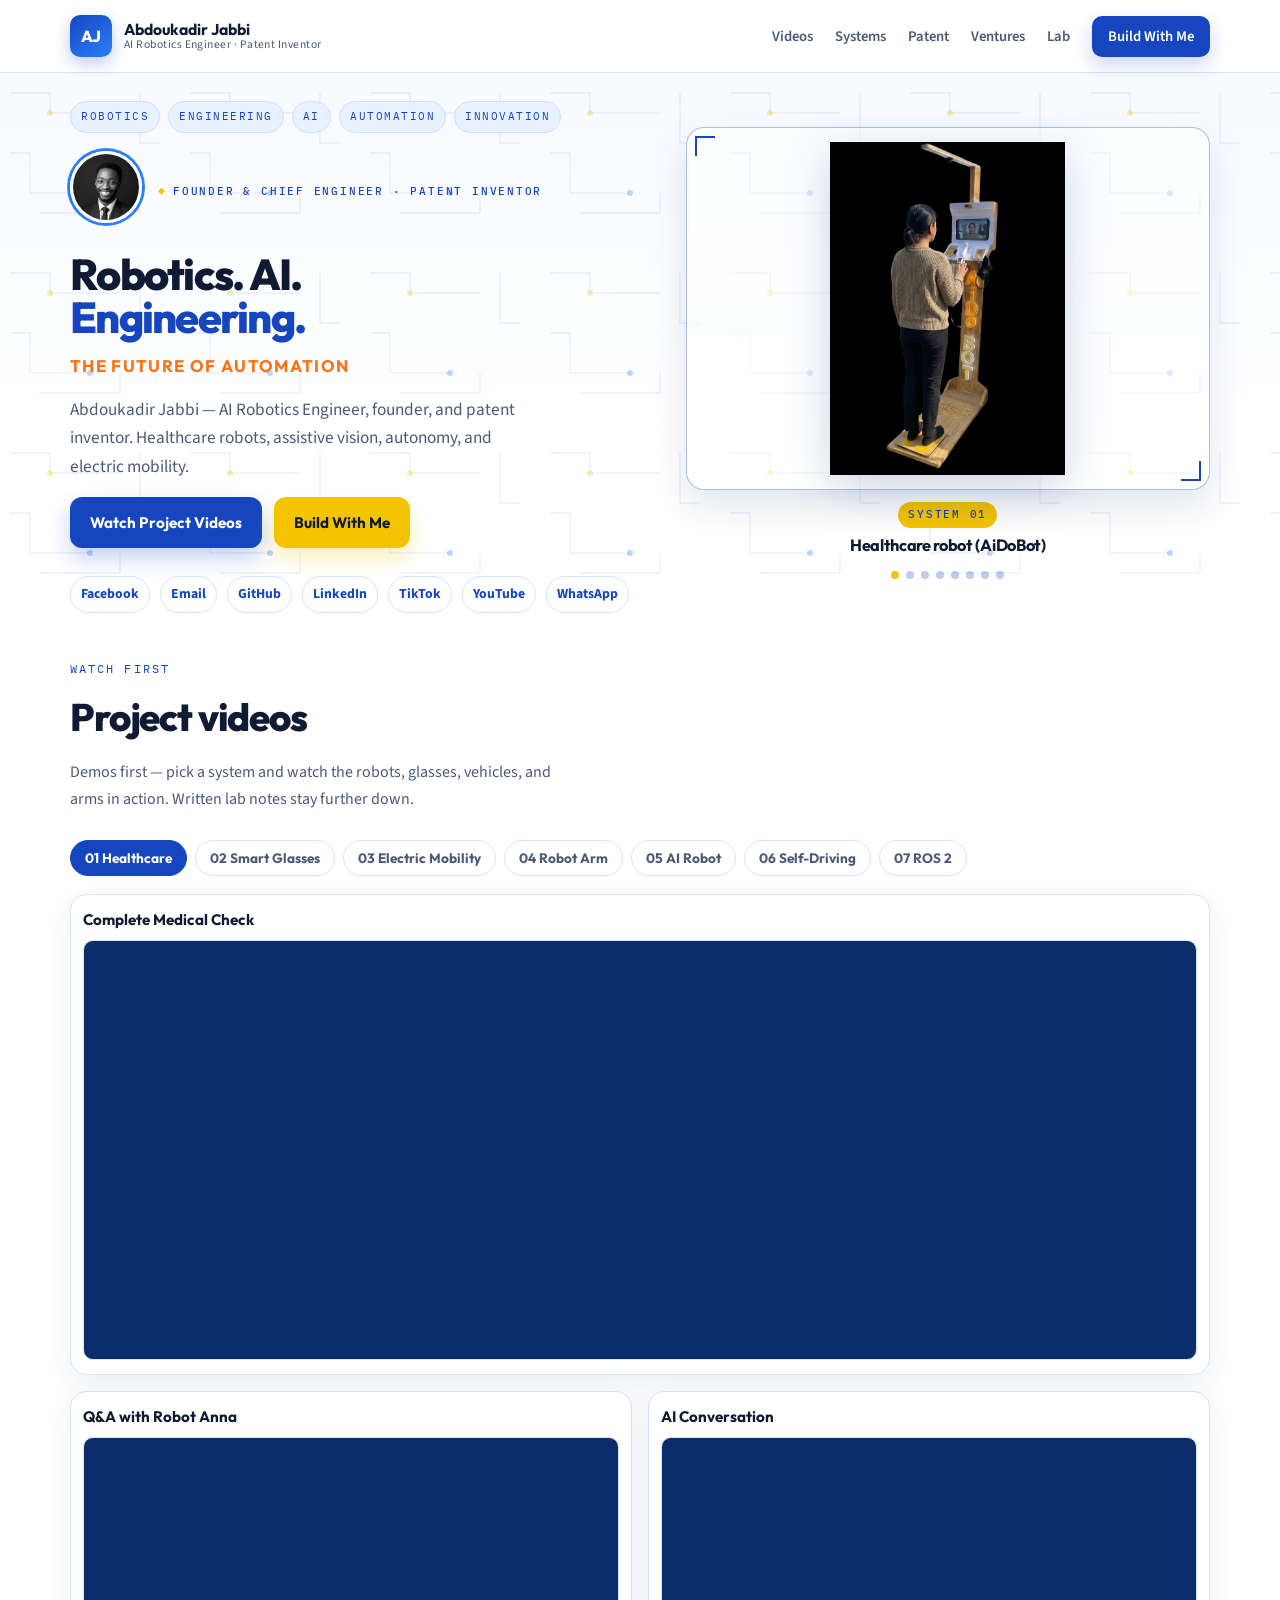
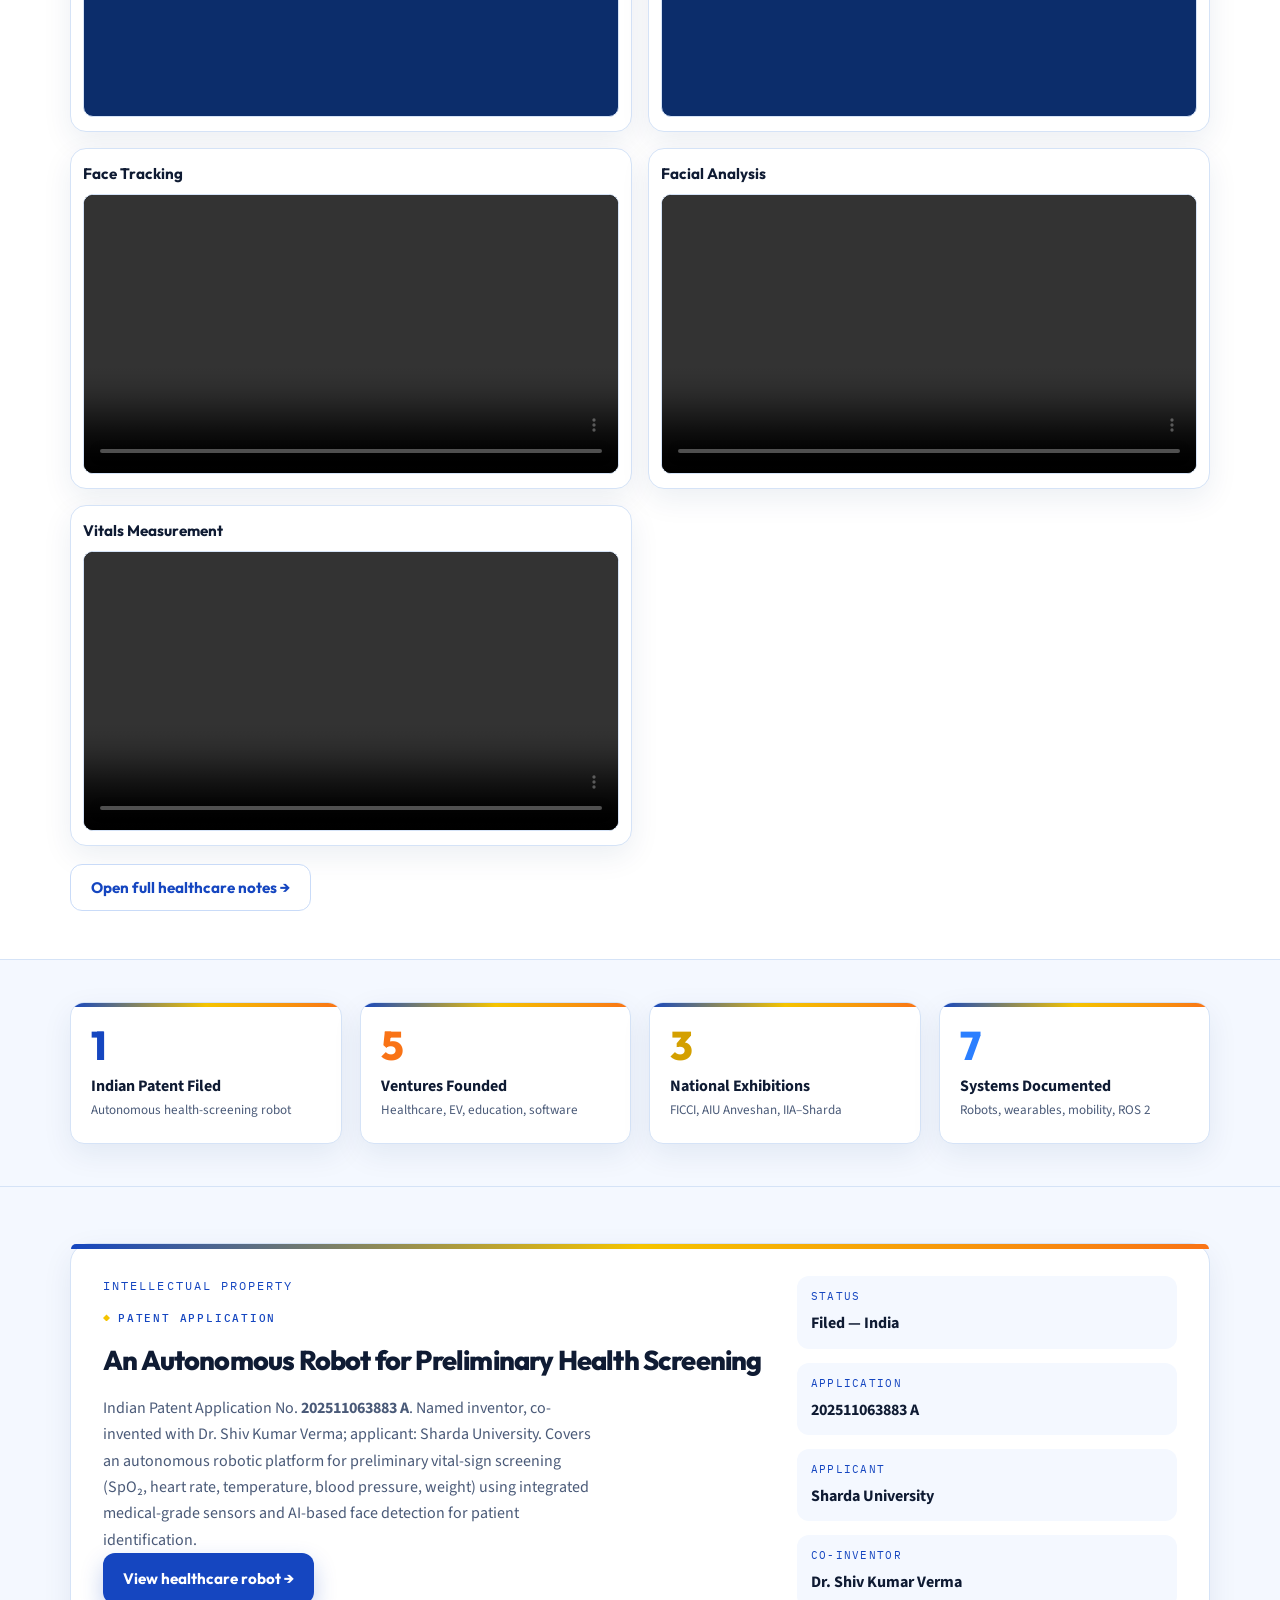
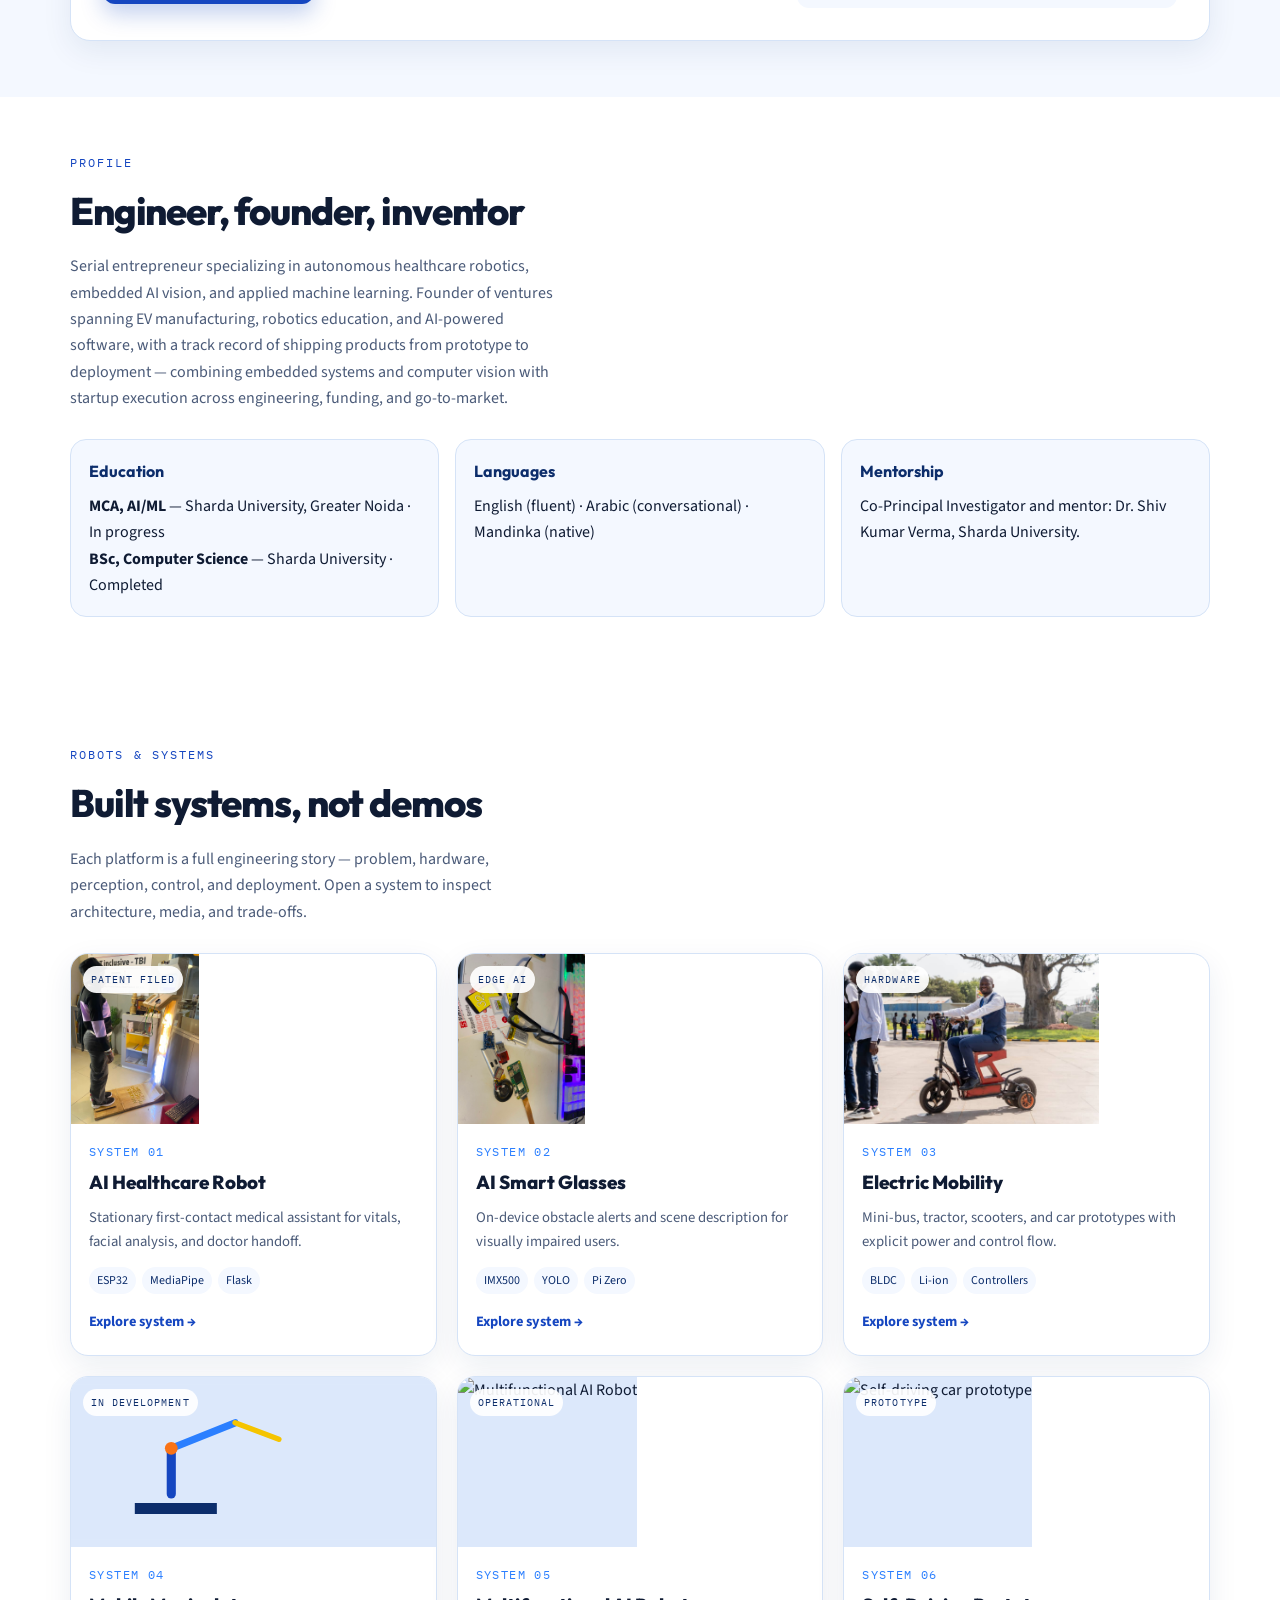
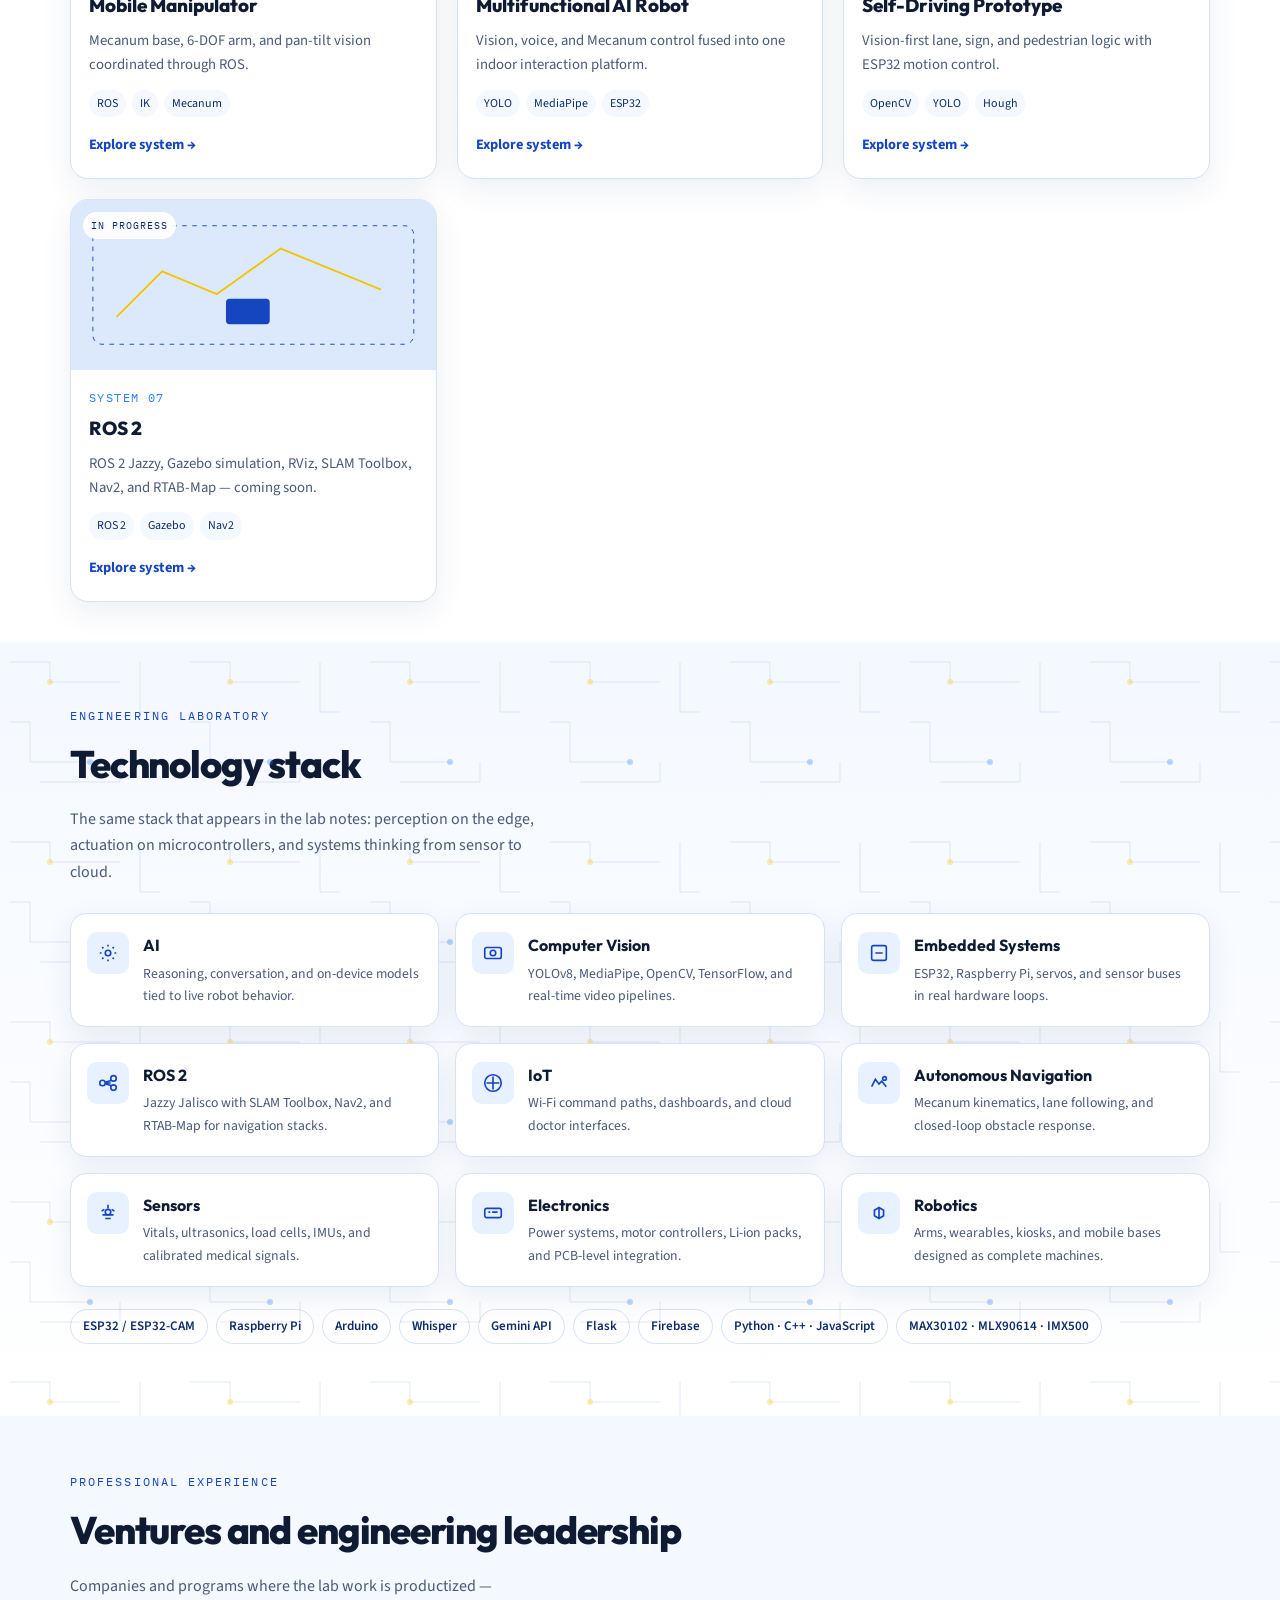
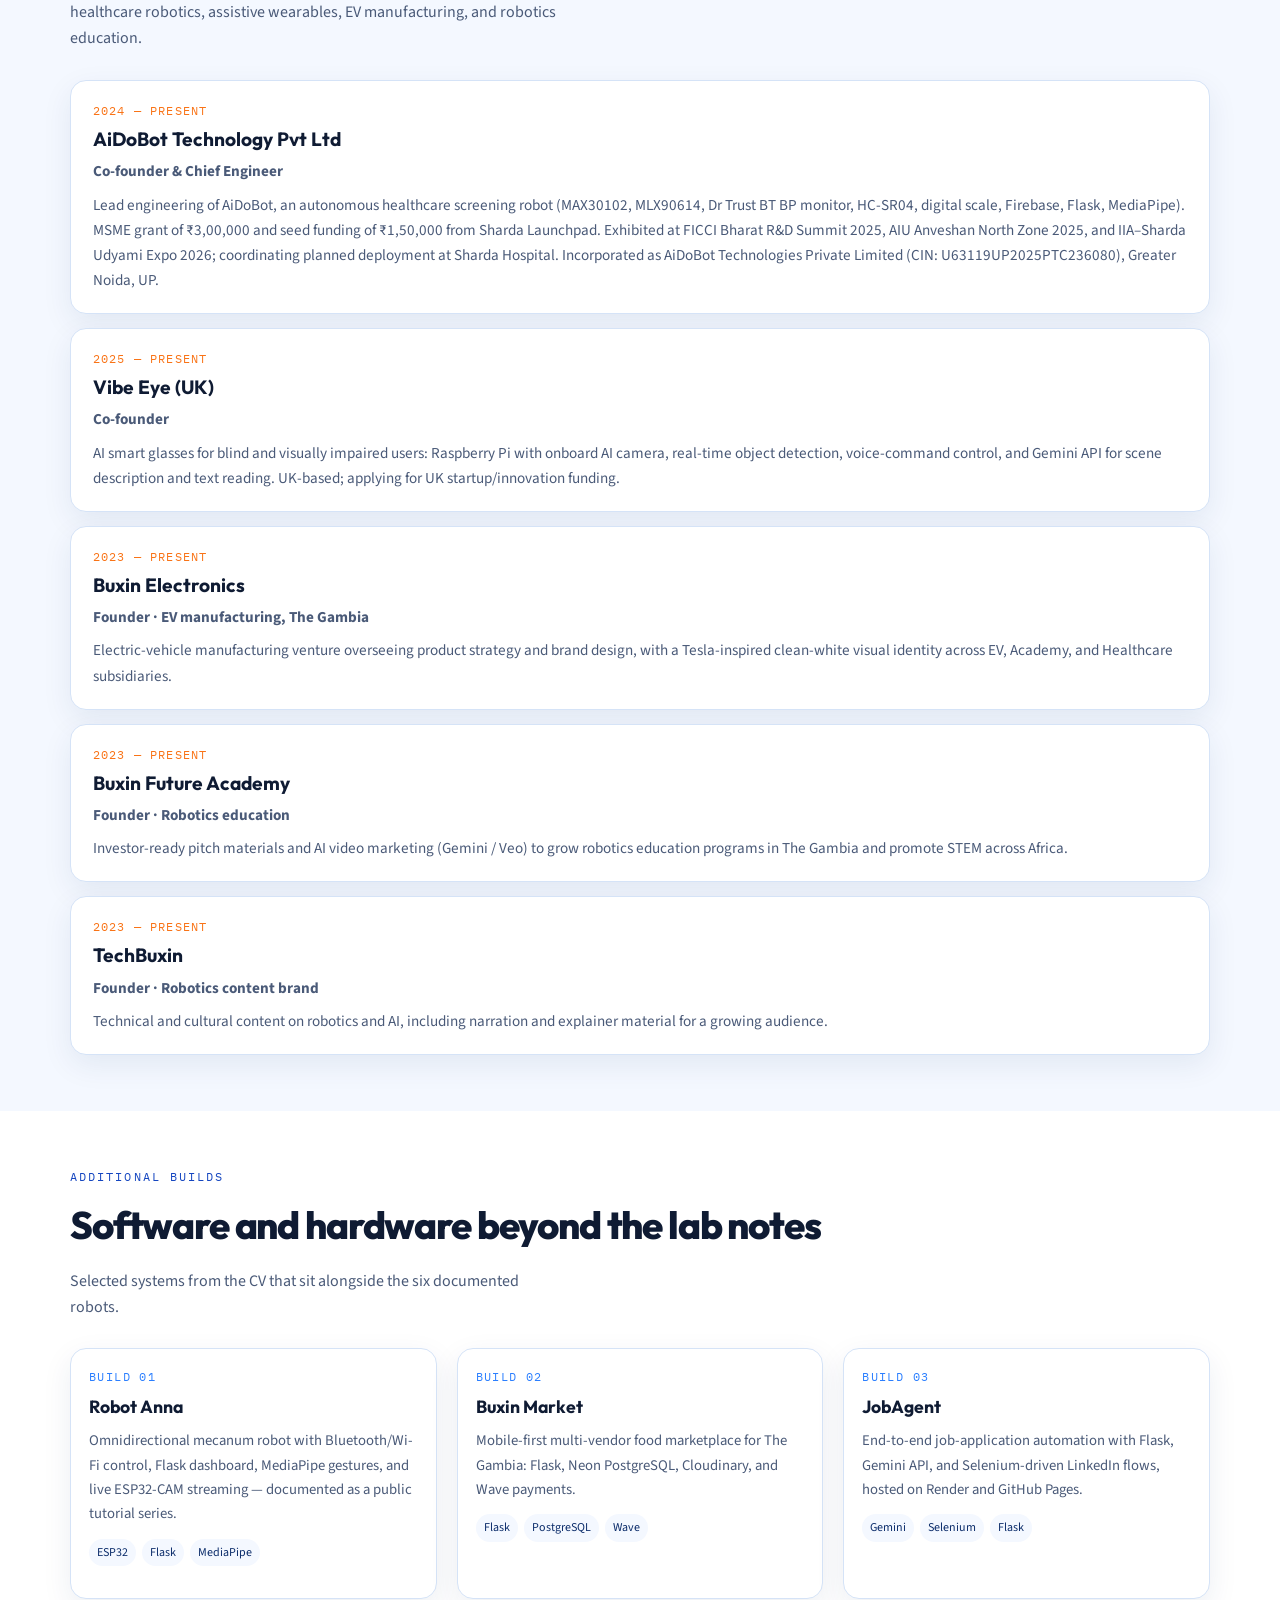
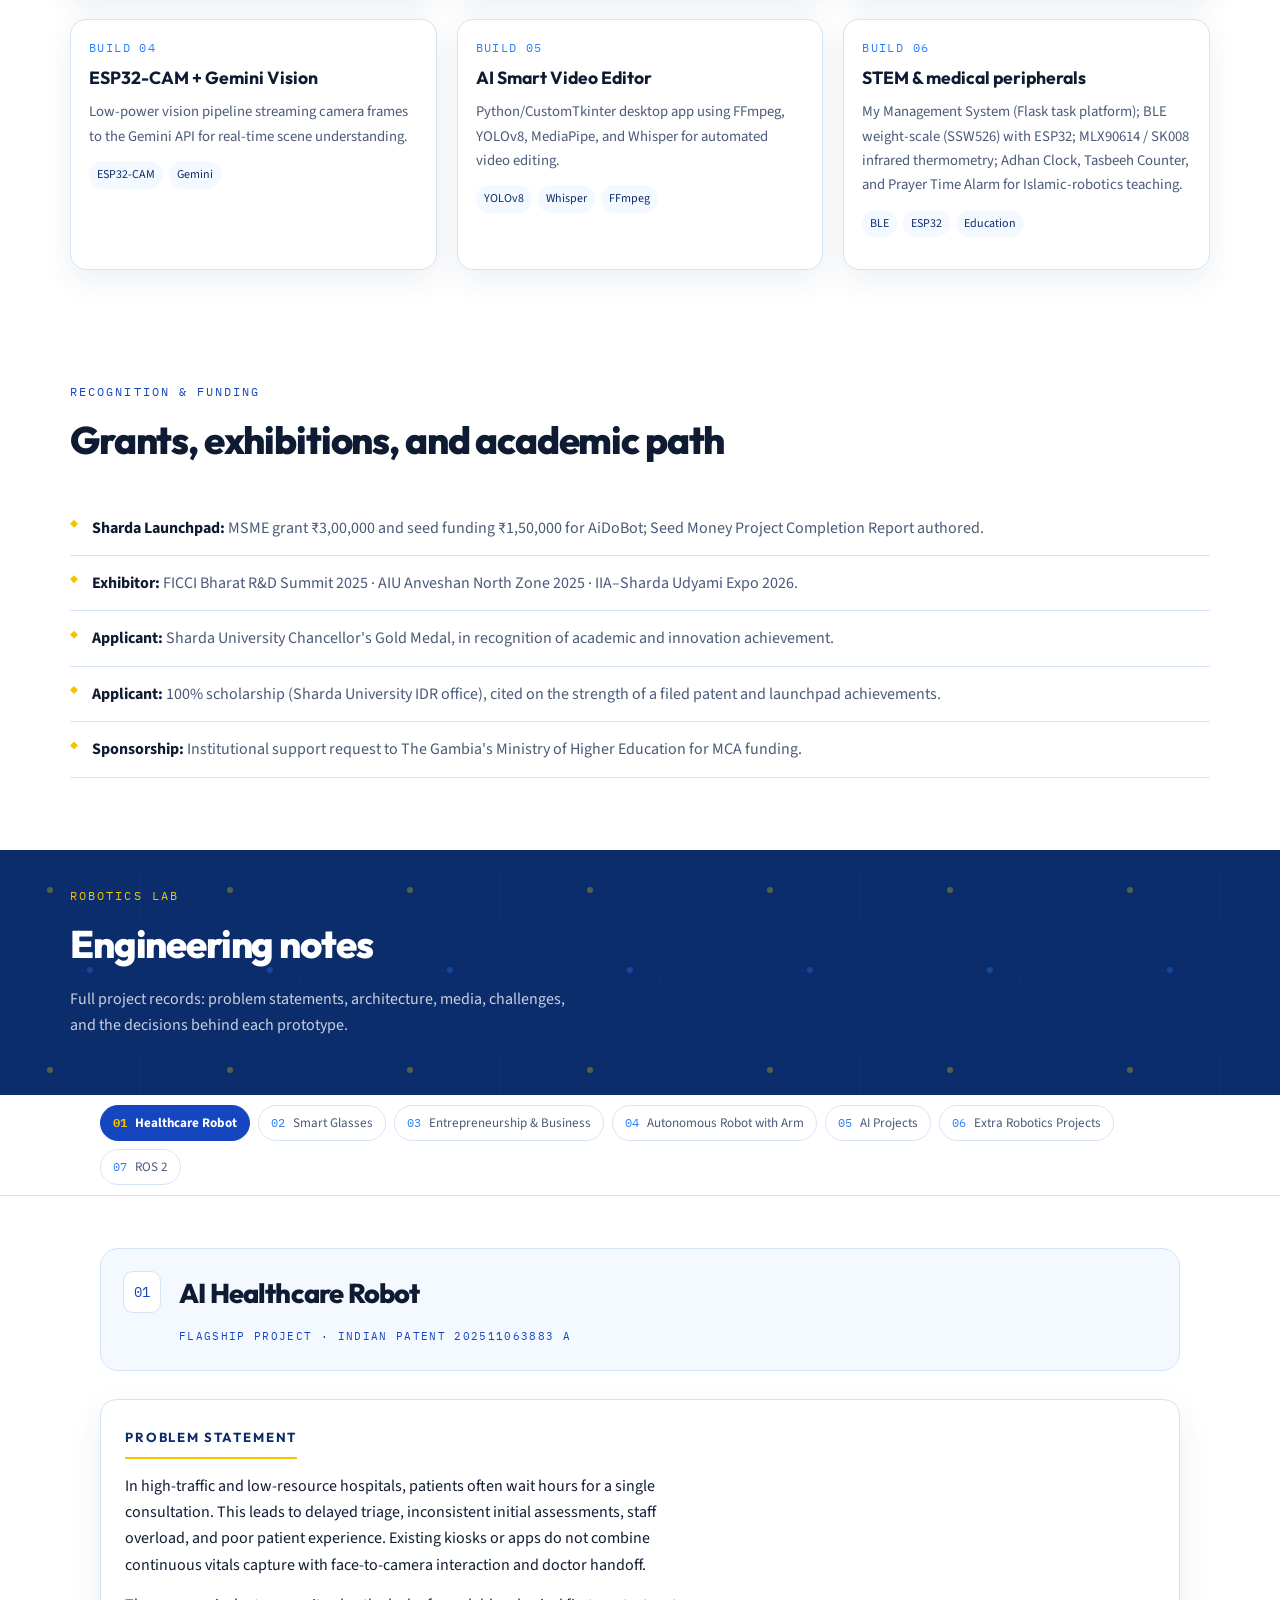
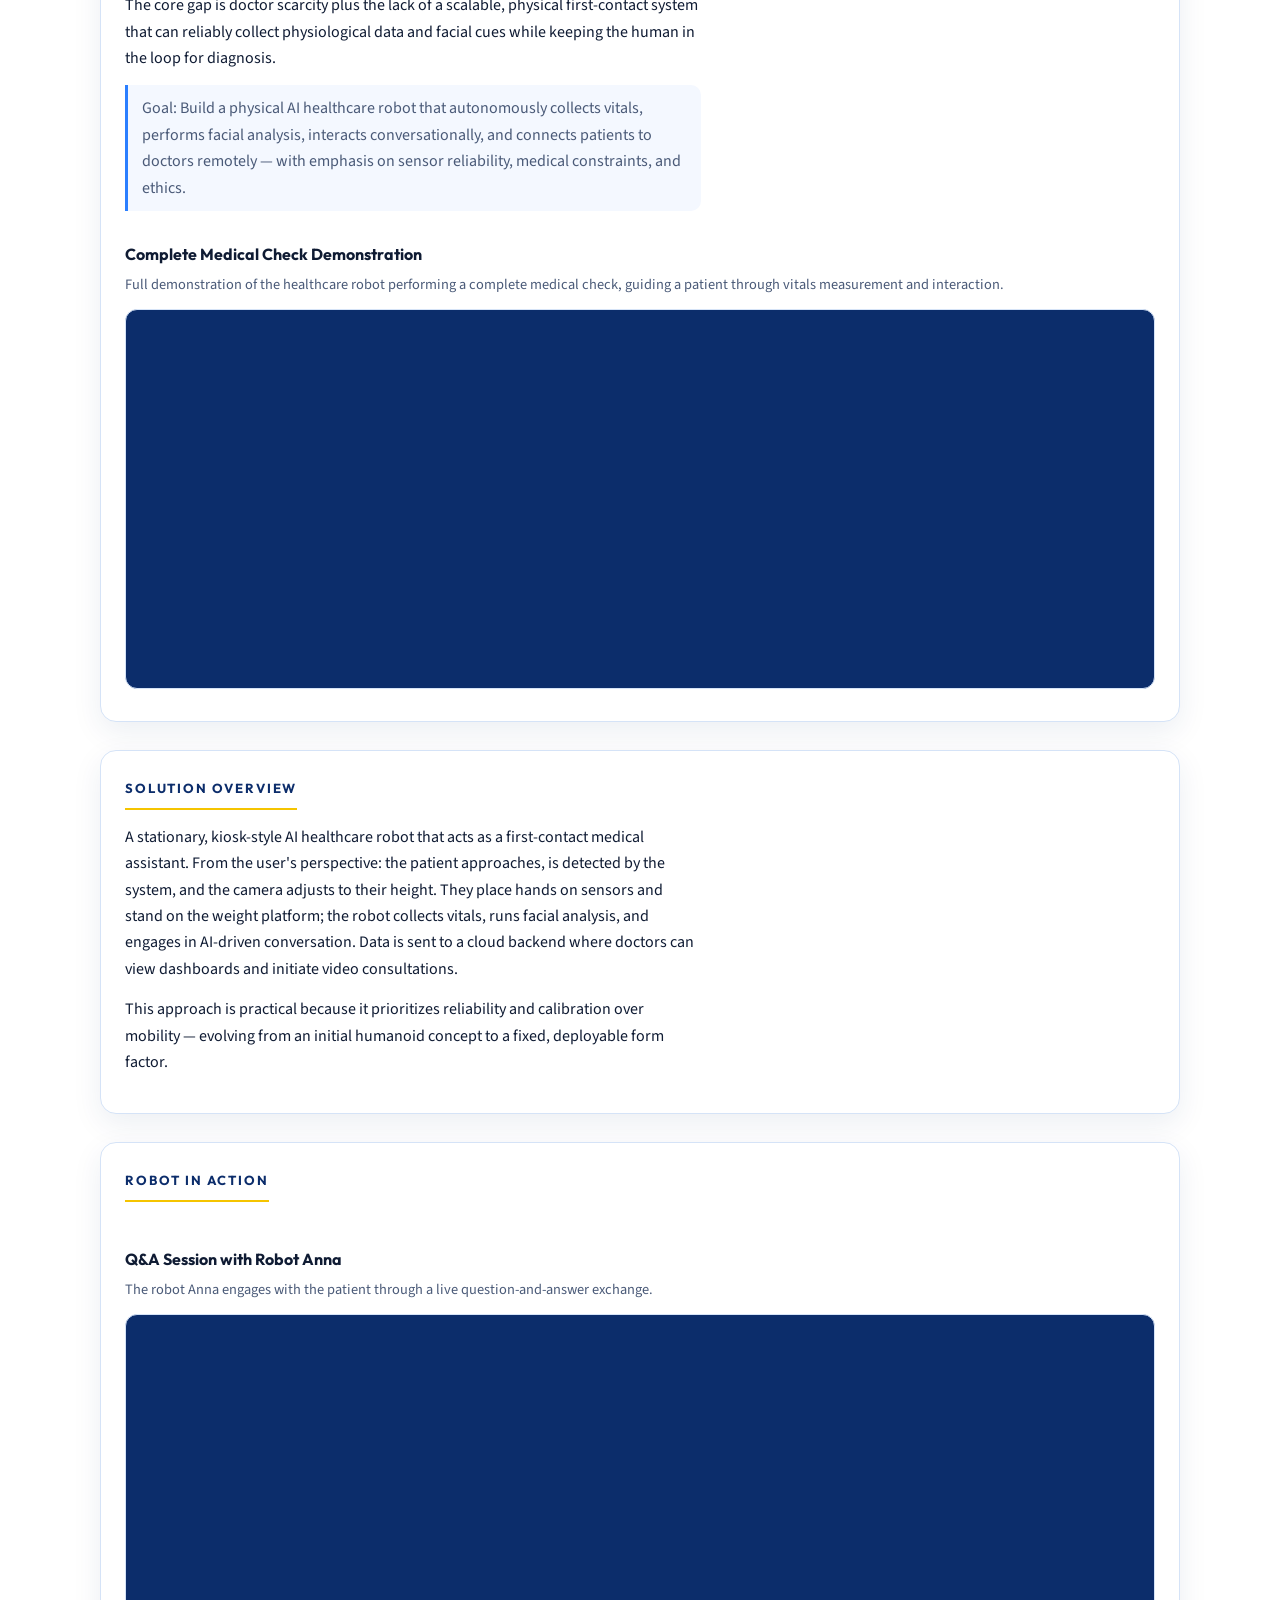
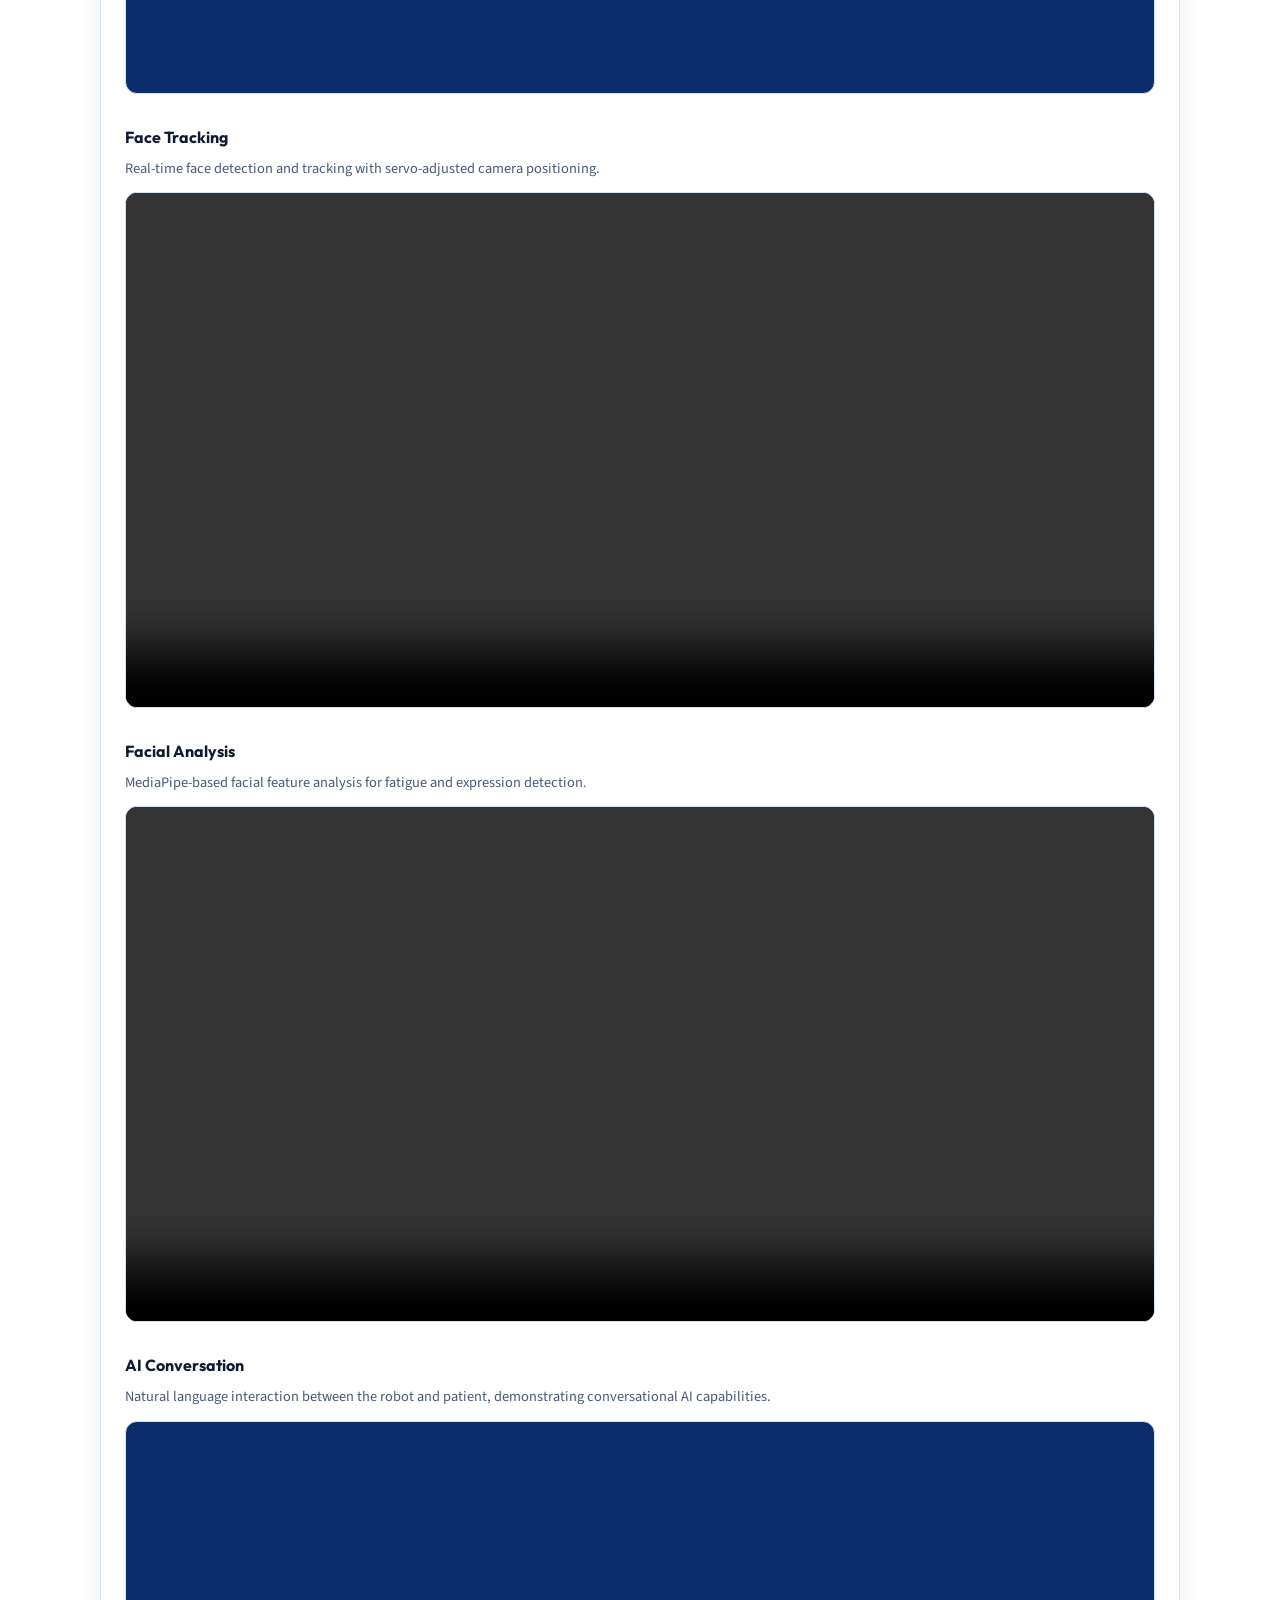
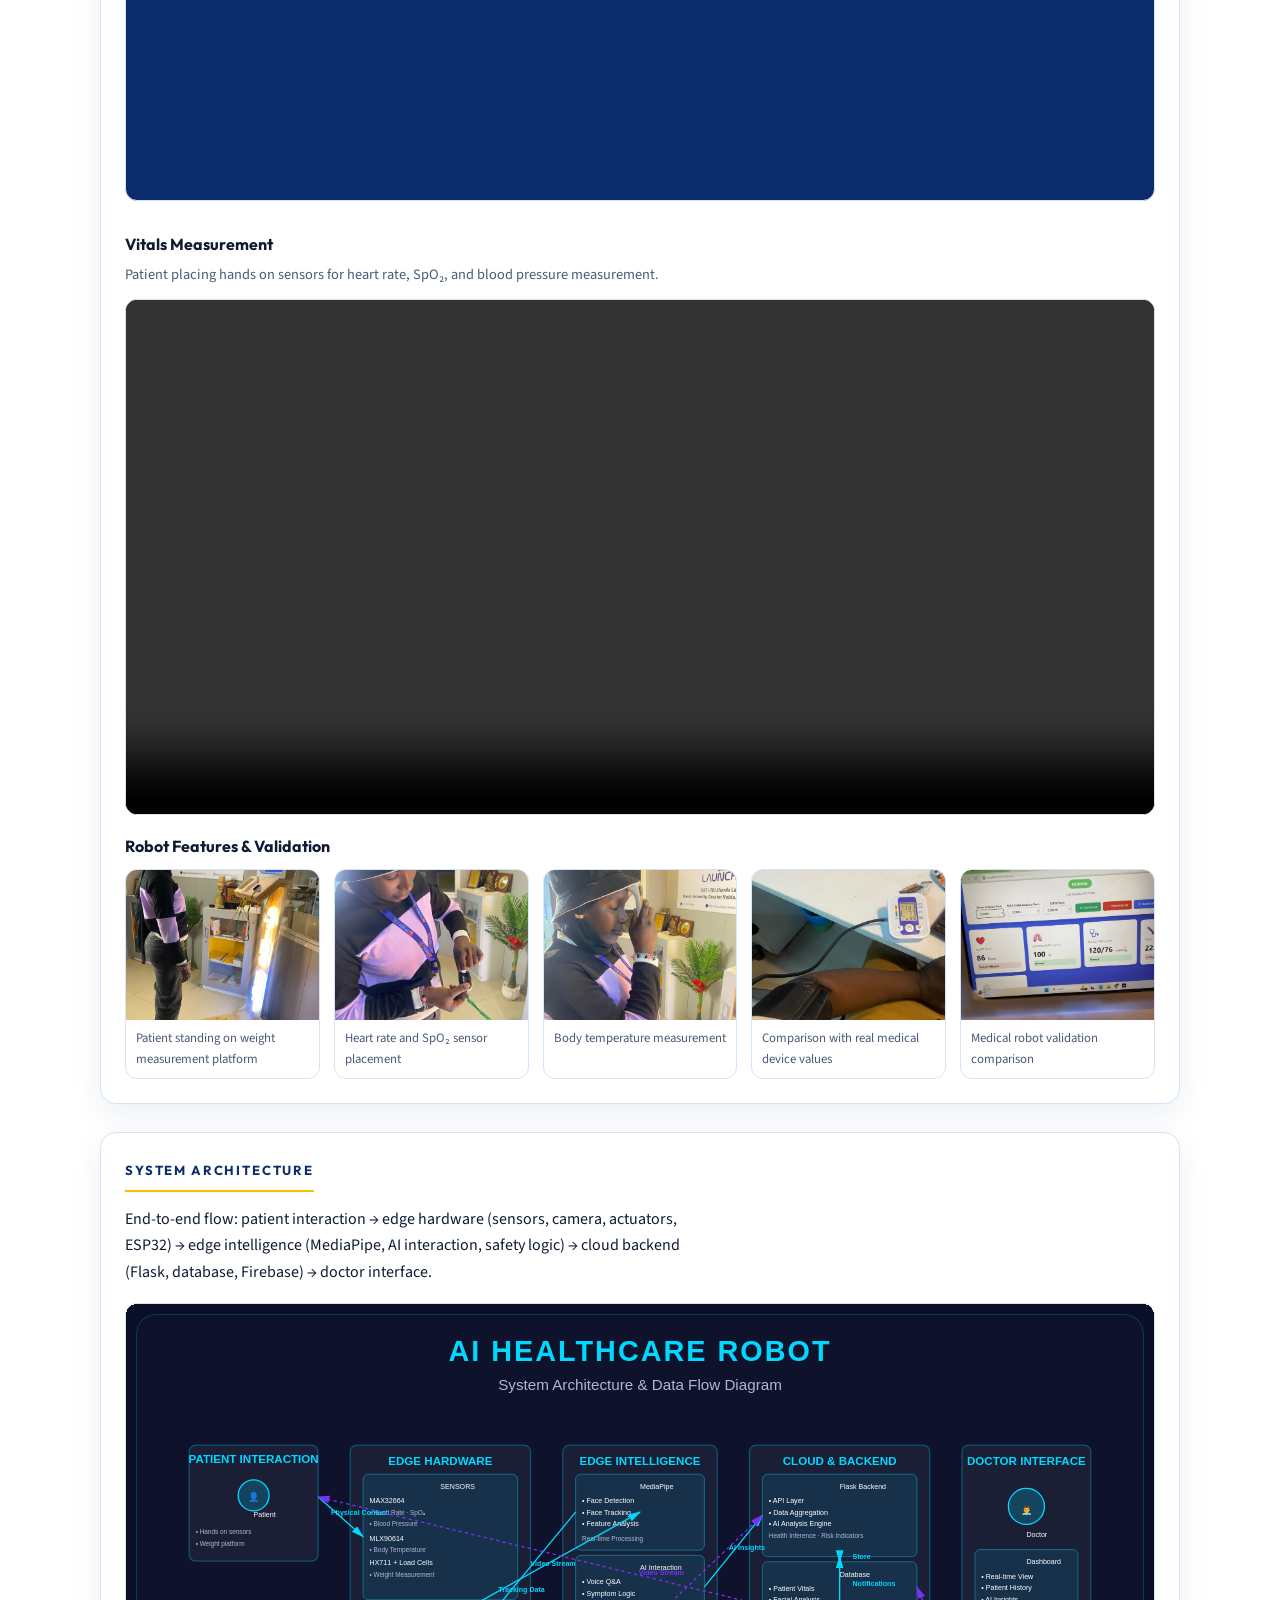
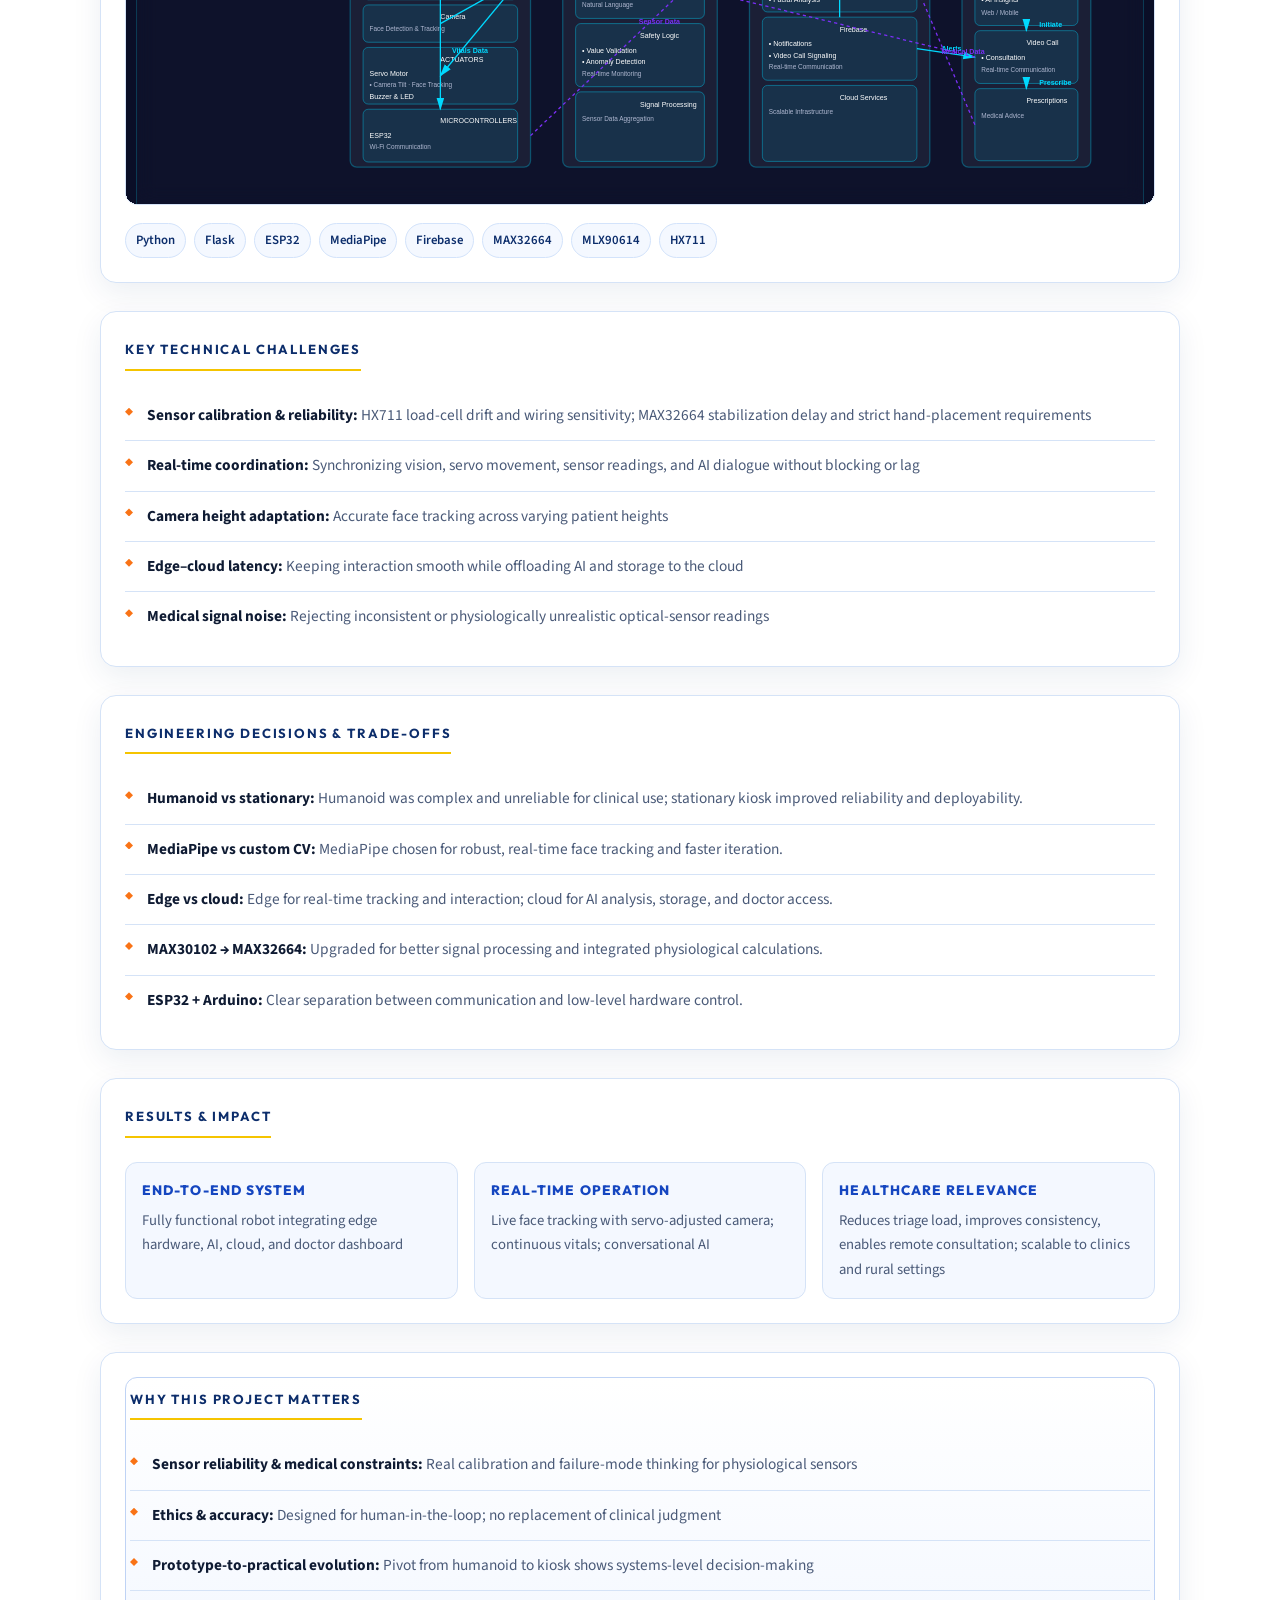
==== commit de5eb56f: "Put project videos and a labeled hero slider first, and switch contact to WhatsApp. Co-authored-by: " ====
--- a/index.html
+++ b/index.html
@@ -29,17 +29,17 @@
                 <span></span><span></span><span></span>
             </button>
             <ul class="nav-links" id="siteNavLinks">
+                <li><a href="#videos">Videos</a></li>
+                <li><a href="#systems">Systems</a></li>
                 <li><a href="#patent">Patent</a></li>
-                <li><a href="#systems">Systems</a></li>
                 <li><a href="#ventures">Ventures</a></li>
-                <li><a href="#technology">Technology</a></li>
                 <li><a href="#lab">Lab</a></li>
-                <li><a class="nav-cta" href="#contact">Build With Us</a></li>
+                <li><a class="nav-cta" href="#contact">Build With Me</a></li>
             </ul>
         </div>
     </nav>
 
-    <header class="hero-section grid-bg" id="top">
+    <header class="hero-section hero-compact grid-bg" id="top">
         <div class="circuit-overlay"></div>
         <div class="hero-layout">
             <div class="hero-content">
@@ -60,19 +60,17 @@
                 <h2 class="hero-title">The Future of Automation</h2>
                 <p class="hero-subtitle">Autonomous Systems — Computer Vision — Embedded AI</p>
                 <p class="hero-description">
-                    Abdoukadir Jabbi — AI Robotics Engineer, founder, and named inventor on an Indian patent for an autonomous
-                    health-screening robot. Specialized in healthcare robotics, embedded AI vision, and shipping full-stack
-                    hardware-to-software products from prototype to deployment. Incubated at Sharda Launchpad; based in Greater Noida, India.
+                    Abdoukadir Jabbi — AI Robotics Engineer, founder, and patent inventor. Healthcare robots, assistive vision, autonomy, and electric mobility.
                 </p>
                 <div class="hero-actions">
-                    <a class="btn btn-primary" href="#systems">Explore Our Robotics</a>
-                    <a class="btn btn-accent" href="#contact">Build With Us</a>
+                    <a class="btn btn-primary" href="#videos">Watch Project Videos</a>
+                    <a class="btn btn-accent" href="#contact">Build With Me</a>
                 </div>
                 <div class="contact-info">
                     <span class="contact-item">Greater Noida, India · Open to relocation / Remote</span>
                     <span class="contact-item">buxinjabbi@gmail.com</span>
                     <span class="contact-item">abdoukadrjabbi1@gmail.com</span>
-                    <span class="contact-item">+91 93190 38312</span>
+                    <span class="contact-item"><a href="https://wa.me/918800510790" target="_blank" rel="noopener noreferrer" class="text-link">WhatsApp +91 88005 10790</a></span>
                 </div>
                 <div class="social-links">
                     <a href="https://www.facebook.com/tectbuxingcreaton" target="_blank" rel="noopener noreferrer" class="social-link">Facebook</a>
@@ -81,48 +79,197 @@
                     <a href="https://www.linkedin.com/in/abdoukadir-jabbi-a7b3082a9/" target="_blank" rel="noopener noreferrer" class="social-link">LinkedIn</a>
                     <a href="https://www.tiktok.com/@buxin_bot" target="_blank" rel="noopener noreferrer" class="social-link">TikTok</a>
                     <a href="https://www.youtube.com/@buxine28" target="_blank" rel="noopener noreferrer" class="social-link">YouTube</a>
+                    <a href="https://wa.me/918800510790" target="_blank" rel="noopener noreferrer" class="social-link">WhatsApp</a>
                 </div>
             </div>
-
-            <div class="hero-visual">
-                <div class="hero-visual-frame">
-                    <div class="hero-scan"></div>
-                    <span class="hero-chip hero-chip-1">SYSTEM 01</span>
-                    <span class="hero-chip hero-chip-2">VISION SYSTEM</span>
-                    <span class="hero-chip hero-chip-3">CONTROL UNIT</span>
-                    <span class="hero-chip hero-chip-4">SENSOR ARRAY</span>
-                    <svg viewBox="0 0 520 460" fill="none" xmlns="http://www.w3.org/2000/svg" aria-hidden="true">
-                        <g opacity="0.28" stroke="#9ec4ff" stroke-width="1">
-                            <path d="M30 80h80v40h50M30 220h40v70h90M420 70v90h50M90 390h180v-40"/>
-                            <circle cx="160" cy="120" r="4" fill="#F5C400" stroke="none"/>
-                            <circle cx="160" cy="290" r="4" fill="#2B7FFF" stroke="none"/>
-                            <circle cx="470" cy="160" r="4" fill="#F97316" stroke="none"/>
-                        </g>
-                        <g class="float-y">
-                            <rect x="78" y="318" width="150" height="28" rx="6" fill="#0a2460"/>
-                            <rect x="92" y="346" width="122" height="14" rx="4" fill="#123a86"/>
-                            <rect x="128" y="248" width="52" height="74" rx="8" fill="#eaf2ff"/>
-                            <rect x="118" y="214" width="72" height="42" rx="10" fill="#fff"/>
-                            <circle cx="154" cy="232" r="10" fill="#2B7FFF"/>
-                            <circle cx="154" cy="232" r="4" fill="#F5C400"/>
-                            <path d="M154 214 L154 168" stroke="#F5C400" stroke-width="8" stroke-linecap="round"/>
-                            <path d="M154 168 L228 128" stroke="#ffffff" stroke-width="10" stroke-linecap="round"/>
-                            <path d="M228 128 L312 148" stroke="#9ec4ff" stroke-width="8" stroke-linecap="round"/>
-                            <circle cx="154" cy="168" r="8" fill="#F97316"/>
-                            <circle cx="228" cy="128" r="9" fill="#F5C400"/>
-                            <circle cx="312" cy="148" r="11" fill="#fff"/>
-                            <path d="M322 140 L352 128 M322 156 L352 168" stroke="#F5C400" stroke-width="5" stroke-linecap="round"/>
-                            <rect x="300" y="188" width="86" height="54" rx="8" fill="rgba(255,255,255,0.12)" stroke="#9ec4ff"/>
-                            <path d="M312 216h62M312 228h44" stroke="#F5C400" stroke-width="2"/>
-                            <circle cx="360" cy="250" r="36" fill="none" stroke="#2B7FFF" stroke-dasharray="6 8">
-                                <animateTransform attributeName="transform" type="rotate" from="0 360 250" to="360 360 250" dur="12s" repeatCount="indefinite"/>
-                            </circle>
-                        </g>
-                    </svg>
-                </div>
+            <div class="hero-slider">
+                <div class="hero-slides">
+                    <figure class="hero-slide is-active">
+                        <div class="hero-frame"><img src="slide-healthcare.png" alt=""></div>
+                        <figcaption class="hero-caption"><span>SYSTEM 01</span>Healthcare robot (AiDoBot)</figcaption>
+                    </figure>
+                    <figure class="hero-slide">
+                        <div class="hero-frame"><img src="slide-healthcare-expo.png" alt=""></div>
+                        <figcaption class="hero-caption"><span>SYSTEM 01</span>Healthcare robot at the expo</figcaption>
+                    </figure>
+                    <figure class="hero-slide">
+                        <div class="hero-frame"><img src="slide-glasses.png" alt=""></div>
+                        <figcaption class="hero-caption"><span>SYSTEM 02</span>AI glasses</figcaption>
+                    </figure>
+                    <figure class="hero-slide">
+                        <div class="hero-frame"><img src="slide-ev-scooter.png" alt=""></div>
+                        <figcaption class="hero-caption"><span>SYSTEM 03</span>Electric car and scooter</figcaption>
+                    </figure>
+                    <figure class="hero-slide">
+                        <div class="hero-frame"><img src="slide-tractor.png" alt=""></div>
+                        <figcaption class="hero-caption"><span>SYSTEM 03</span>Electric tractor</figcaption>
+                    </figure>
+                    <figure class="hero-slide">
+                        <div class="hero-frame"><img src="slide-scooter.png" alt=""></div>
+                        <figcaption class="hero-caption"><span>SYSTEM 03</span>Electric scooter</figcaption>
+                    </figure>
+                    <figure class="hero-slide">
+                        <div class="hero-frame"><img src="slide-arm.png" alt=""></div>
+                        <figcaption class="hero-caption"><span>SYSTEM 04</span>Robot arm</figcaption>
+                    </figure>
+                    <figure class="hero-slide">
+                        <div class="hero-frame"><img src="slide-autonomous.png" alt=""></div>
+                        <figcaption class="hero-caption"><span>SYSTEM 04</span>Autonomous mobile robot</figcaption>
+                    </figure>
+                </div>
+                <div class="hero-dots"></div>
             </div>
         </div>
     </header>
+
+    <section class="videos-section" id="videos">
+        <div class="section-head">
+            <p class="section-kicker">Watch first</p>
+            <h2 class="section-title">Project videos</h2>
+            <p class="section-lead">Demos first — pick a system and watch the robots, glasses, vehicles, and arms in action. Written lab notes stay further down.</p>
+        </div>
+        <div class="video-tabs" role="tablist" aria-label="Project videos">
+            <button type="button" class="video-tab active" role="tab" aria-selected="true" data-tab="v-health">01 Healthcare</button>
+            <button type="button" class="video-tab" role="tab" aria-selected="false" data-tab="v-glasses">02 Smart Glasses</button>
+            <button type="button" class="video-tab" role="tab" aria-selected="false" data-tab="v-ev">03 Electric Mobility</button>
+            <button type="button" class="video-tab" role="tab" aria-selected="false" data-tab="v-arm">04 Robot Arm</button>
+            <button type="button" class="video-tab" role="tab" aria-selected="false" data-tab="v-ai">05 AI Robot</button>
+            <button type="button" class="video-tab" role="tab" aria-selected="false" data-tab="v-car">06 Self-Driving</button>
+            <button type="button" class="video-tab" role="tab" aria-selected="false" data-tab="v-ros">07 ROS 2</button>
+        </div>
+
+        <div class="video-panel active" id="v-health" role="tabpanel">
+            <div class="video-grid">
+                <article class="video-tile video-tile--wide">
+                    <h3>Complete Medical Check</h3>
+                    <iframe class="media-el lazy-embed" data-src="https://www.youtube.com/embed/RPbUVj1WPAg" title="Complete Medical Check Demonstration" allow="accelerometer; autoplay; clipboard-write; encrypted-media; gyroscope; picture-in-picture; web-share" allowfullscreen></iframe>
+                </article>
+                <article class="video-tile">
+                    <h3>Q&amp;A with Robot Anna</h3>
+                    <iframe class="media-el lazy-embed" data-src="https://www.youtube.com/embed/AE9e9DGjzl8" title="Q&A Session with Robot Anna" allowfullscreen></iframe>
+                </article>
+                <article class="video-tile">
+                    <h3>AI Conversation</h3>
+                    <iframe class="media-el lazy-embed" data-src="https://www.youtube.com/embed/WMGs9Tjyq0s" title="AI Conversation - Healthcare Robot" allowfullscreen></iframe>
+                </article>
+                <article class="video-tile">
+                    <h3>Face Tracking</h3>
+                    <video controls class="media-el" preload="metadata"><source src="facetraking.mp4" type="video/mp4"></video>
+                </article>
+                <article class="video-tile">
+                    <h3>Facial Analysis</h3>
+                    <video controls class="media-el" preload="metadata"><source src="facenalisis.mp4" type="video/mp4"></video>
+                </article>
+                <article class="video-tile">
+                    <h3>Vitals Measurement</h3>
+                    <video controls class="media-el" preload="metadata"><source src="putting bhm spo2 mmhg on finger.mp4" type="video/mp4"></video>
+                </article>
+            </div>
+            <button class="btn btn-ghost video-more" type="button" data-project="project-1">Open full healthcare notes →</button>
+        </div>
+
+        <div class="video-panel" id="v-glasses" role="tabpanel" hidden>
+            <div class="video-grid">
+                <article class="video-tile"><h3>Demo 1</h3><video controls class="media-el" preload="none"><source src="glass12.mp4" type="video/mp4"></video></article>
+                <article class="video-tile"><h3>Demo 2</h3><video controls class="media-el" preload="none"><source src="glass13.mp4" type="video/mp4"></video></article>
+                <article class="video-tile"><h3>Demo 3</h3><video controls class="media-el" preload="none"><source src="glass14.mp4" type="video/mp4"></video></article>
+                <article class="video-tile"><h3>Demo 4</h3><video controls class="media-el" preload="none"><source src="glass15.mp4" type="video/mp4"></video></article>
+                <article class="video-tile"><h3>Demo 5</h3><video controls class="media-el" preload="none"><source src="glass16.mp4" type="video/mp4"></video></article>
+                <article class="video-tile"><h3>Demo 6</h3><video controls class="media-el" preload="none"><source src="glass17.mp4" type="video/mp4"></video></article>
+            </div>
+            <button class="btn btn-ghost video-more" type="button" data-project="project-2">Open full smart glasses notes →</button>
+        </div>
+
+        <div class="video-panel" id="v-ev" role="tabpanel" hidden>
+            <div class="video-grid">
+                <article class="video-tile video-tile--wide">
+                    <h3>The story of the electric vehicles I built</h3>
+                    <iframe class="media-el lazy-embed" data-src="https://www.youtube.com/embed/ryRUt46CgMU" title="The story of the electric vehicles I built" allowfullscreen></iframe>
+                </article>
+            </div>
+            <button class="btn btn-ghost video-more" type="button" data-project="project-3">Open full mobility notes →</button>
+        </div>
+
+        <div class="video-panel" id="v-arm" role="tabpanel" hidden>
+            <div class="video-grid">
+                <article class="video-tile video-tile--wide">
+                    <h3>Robot Arm — Task Demo</h3>
+                    <div class="fb-embed fb-embed--wide"><iframe class="lazy-embed" data-src="https://www.facebook.com/plugins/video.php?height=315&href=https%3A%2F%2Fwww.facebook.com%2Freel%2F1672708437395178%2F&show_text=false&width=560&t=0" title="Robot Arm task demo" scrolling="no" allowfullscreen></iframe></div>
+                </article>
+                <article class="video-tile video-tile--wide">
+                    <h3>Robot Arm — Additional Demo</h3>
+                    <div class="fb-embed fb-embed--wide"><iframe class="lazy-embed" data-src="https://www.facebook.com/plugins/video.php?height=315&href=https%3A%2F%2Fwww.facebook.com%2Freel%2F4328096544106035%2F&show_text=false&width=560&t=0" title="Robot Arm additional demo" scrolling="no" allowfullscreen></iframe></div>
+                </article>
+            </div>
+            <div class="shorts-grid video-reels">
+                <div class="fb-embed fb-embed--reel"><iframe class="lazy-embed" data-src="https://www.facebook.com/plugins/video.php?height=476&href=https%3A%2F%2Fwww.facebook.com%2Freel%2F3926905227442659%2F&show_text=false&width=267&t=0" title="Robot arm clip 1" scrolling="no" allowfullscreen></iframe></div>
+                <div class="fb-embed fb-embed--reel"><iframe class="lazy-embed" data-src="https://www.facebook.com/plugins/video.php?height=476&href=https%3A%2F%2Fwww.facebook.com%2Freel%2F1678461390092379%2F&show_text=false&width=267&t=0" title="Robot arm clip 2" scrolling="no" allowfullscreen></iframe></div>
+                <div class="fb-embed fb-embed--reel"><iframe class="lazy-embed" data-src="https://www.facebook.com/plugins/video.php?height=476&href=https%3A%2F%2Fwww.facebook.com%2Freel%2F4727785687546886%2F&show_text=false&width=267&t=0" title="Robot arm clip 3" scrolling="no" allowfullscreen></iframe></div>
+                <div class="fb-embed fb-embed--reel"><iframe class="lazy-embed" data-src="https://www.facebook.com/plugins/video.php?height=476&href=https%3A%2F%2Fwww.facebook.com%2Freel%2F2029542211268661%2F&show_text=false&width=267&t=0" title="Robot arm clip 4" scrolling="no" allowfullscreen></iframe></div>
+                <div class="fb-embed fb-embed--reel"><iframe class="lazy-embed" data-src="https://www.facebook.com/plugins/video.php?height=476&href=https%3A%2F%2Fwww.facebook.com%2Freel%2F2362676767574912%2F&show_text=false&width=267&t=0" title="Robot arm clip 5" scrolling="no" allowfullscreen></iframe></div>
+                <div class="fb-embed fb-embed--reel"><iframe class="lazy-embed" data-src="https://www.facebook.com/plugins/video.php?height=476&href=https%3A%2F%2Fwww.facebook.com%2Freel%2F1938527816868073%2F&show_text=false&width=267&t=0" title="Robot arm clip 6" scrolling="no" allowfullscreen></iframe></div>
+                <div class="fb-embed fb-embed--reel"><iframe class="lazy-embed" data-src="https://www.facebook.com/plugins/video.php?height=476&href=https%3A%2F%2Fwww.facebook.com%2Freel%2F1957679571614633%2F&show_text=false&width=267&t=0" title="Robot arm clip 7" scrolling="no" allowfullscreen></iframe></div>
+                <div class="fb-embed fb-embed--reel"><iframe class="lazy-embed" data-src="https://www.facebook.com/plugins/video.php?height=476&href=https%3A%2F%2Fwww.facebook.com%2Freel%2F1537973761372196%2F&show_text=false&width=267&t=0" title="Robot arm clip 8" scrolling="no" allowfullscreen></iframe></div>
+                <div class="fb-embed fb-embed--reel"><iframe class="lazy-embed" data-src="https://www.facebook.com/plugins/video.php?height=476&href=https%3A%2F%2Fwww.facebook.com%2Freel%2F1324943819081246%2F&show_text=false&width=267&t=0" title="Robot arm clip 9" scrolling="no" allowfullscreen></iframe></div>
+                <div class="fb-embed fb-embed--reel"><iframe class="lazy-embed" data-src="https://www.facebook.com/plugins/video.php?height=476&href=https%3A%2F%2Fwww.facebook.com%2Freel%2F4455635814755394%2F&show_text=false&width=267&t=0" title="Robot arm clip 10" scrolling="no" allowfullscreen></iframe></div>
+                <div class="fb-embed fb-embed--reel"><iframe class="lazy-embed" data-src="https://www.facebook.com/plugins/video.php?height=476&href=https%3A%2F%2Fwww.facebook.com%2Freel%2F1338330841807323%2F&show_text=false&width=267&t=0" title="Robot arm clip 11" scrolling="no" allowfullscreen></iframe></div>
+                <div class="fb-embed fb-embed--reel"><iframe class="lazy-embed" data-src="https://www.facebook.com/plugins/video.php?height=476&href=https%3A%2F%2Fwww.facebook.com%2Freel%2F2093639297896836%2F&show_text=false&width=267&t=0" title="Robot arm clip 12" scrolling="no" allowfullscreen></iframe></div>
+                <div class="fb-embed fb-embed--reel"><iframe class="lazy-embed" data-src="https://www.facebook.com/plugins/video.php?height=476&href=https%3A%2F%2Fwww.facebook.com%2Freel%2F1492452562926480%2F&show_text=false&width=267&t=0" title="Robot arm clip 13" scrolling="no" allowfullscreen></iframe></div>
+                <div class="fb-embed fb-embed--reel"><iframe class="lazy-embed" data-src="https://www.facebook.com/plugins/video.php?height=476&href=https%3A%2F%2Fwww.facebook.com%2Freel%2F1701197017881835%2F&show_text=false&width=267&t=0" title="Robot arm clip 14" scrolling="no" allowfullscreen></iframe></div>
+                <div class="fb-embed fb-embed--reel"><iframe class="lazy-embed" data-src="https://www.facebook.com/plugins/video.php?height=476&href=https%3A%2F%2Fwww.facebook.com%2Freel%2F1493865165614853%2F&show_text=false&width=267&t=0" title="Robot arm clip 15" scrolling="no" allowfullscreen></iframe></div>
+            </div>
+            <button class="btn btn-ghost video-more" type="button" data-project="project-4">Open full arm notes →</button>
+        </div>
+
+        <div class="video-panel" id="v-ai" role="tabpanel" hidden>
+            <div class="video-grid">
+                <article class="video-tile video-tile--wide">
+                    <h3>Talking to the AI · YOLO &amp; movement</h3>
+                    <iframe class="media-el lazy-embed" data-src="https://www.youtube.com/embed/qGLxgG_UZm4" title="Multifunctional AI Robot" allowfullscreen></iframe>
+                </article>
+                <article class="video-tile">
+                    <h3>Website &amp; tracking</h3>
+                    <iframe class="media-el lazy-embed" data-src="https://www.youtube.com/embed/FTZ58UlRBk8" title="Website and tracking demo" allowfullscreen></iframe>
+                </article>
+                <article class="video-tile">
+                    <h3>Action short</h3>
+                    <iframe class="media-el lazy-embed" data-src="https://www.youtube.com/embed/iGd9X0dIq2M" title="Shooting action short" allowfullscreen></iframe>
+                </article>
+                <article class="video-tile">
+                    <h3>Hardware overview</h3>
+                    <iframe class="media-el lazy-embed" data-src="https://www.youtube.com/embed/EIFPCpJY1R4" title="Hardware overview" allowfullscreen></iframe>
+                </article>
+                <article class="video-tile">
+                    <h3>Object &amp; body tracking</h3>
+                    <iframe class="media-el lazy-embed" data-src="https://www.youtube.com/embed/Hz-GGYSdzQQ" title="Object and body tracking" allowfullscreen></iframe>
+                </article>
+            </div>
+            <button class="btn btn-ghost video-more" type="button" data-project="project-5">Open full AI robot notes →</button>
+        </div>
+
+        <div class="video-panel" id="v-car" role="tabpanel" hidden>
+            <div class="video-grid video-grid--linkedin">
+                <article class="video-tile">
+                    <h3>Self-driving car from scratch</h3>
+                    <div class="linkedin-embed linkedin-embed--post"><iframe class="lazy-embed" data-src="https://www.linkedin.com/embed/feed/update/urn:li:ugcPost:7266717897564000256" title="Self-driving car from scratch" allowfullscreen></iframe></div>
+                </article>
+                <article class="video-tile">
+                    <h3>Self-driving concept</h3>
+                    <div class="linkedin-embed linkedin-embed--tall"><iframe class="lazy-embed" data-src="https://www.linkedin.com/embed/feed/update/urn:li:ugcPost:7255634173112004608" title="Self-driving concept explanation" allowfullscreen></iframe></div>
+                </article>
+            </div>
+            <button class="btn btn-ghost video-more" type="button" data-project="project-6">Open full self-driving notes →</button>
+        </div>
+
+        <div class="video-panel" id="v-ros" role="tabpanel" hidden>
+            <div class="placeholder-box ros-video-empty">
+                <p class="tech-label">SYSTEM 07</p>
+                <h3>ROS 2 videos coming soon</h3>
+                <p>Gazebo, RViz, SLAM, and Nav2 recordings will land here as the ROS 2 track is published.</p>
+            </div>
+            <button class="btn btn-ghost video-more" type="button" data-project="project-7">Open ROS 2 notes →</button>
+        </div>
+    </section>
 
     <section class="stats-section grid-bg" aria-label="Engineering metrics">
         <div class="stats-grid">
@@ -894,10 +1041,10 @@
                             <p class="section-text section-text--goal">
                                 Goal: Design and build multiple electric vehicle prototypes with clear power flow, control flow, and component relationships — emphasizing hardware engineering and mechanical–electrical integration.
                             </p>
-                            <a href="https://youtu.be/f0MH8VvLX80" target="_blank" rel="noopener noreferrer" class="figure-link">
-                                <img src="electric scooter.jpg" alt="Electric Mobility Systems (click to watch video)" class="project-image">
+                            <a href="https://youtu.be/ryRUt46CgMU" target="_blank" rel="noopener noreferrer" class="figure-link">
+                                <img src="electric scooter.jpg" alt="Story of the electric vehicles I built (click to watch)" class="project-image">
                             </a>
-                            <p class="media-caption">Click the image to watch the full "all vehicles in one video" demo.</p>
+                            <p class="media-caption">Watch the interview: the story of the electric vehicles I built, shown on camera.</p>
                         </div>
 
                         <div class="project-section-item">
@@ -963,14 +1110,16 @@
                         </div>
 
                         <div class="project-section-item">
-                            <h4 class="section-heading">Video Documentation</h4>
-                            <div class="media-block">
+                            <h4 class="section-heading">The story of the electric vehicles</h4>
+                            <div class="media-block">
+                                <p class="media-caption">
+                                    An on-camera interview walking through the electric vehicles I built — mini-bus, tractor, scooters, and car — and the story behind them.
+                                </p>
                                 <p class="media-caption">
                                     <a href="https://youtu.be/y9v7p4lzQ4c" target="_blank" rel="noopener noreferrer" class="text-link">Waterproof Test →</a> ·
-                                    <a href="https://youtu.be/mlHWqiWs9F0" target="_blank" rel="noopener noreferrer" class="text-link">Interview →</a> ·
-                                    <a href="https://youtu.be/f0MH8VvLX80" target="_blank" rel="noopener noreferrer" class="text-link">All Vehicles (One Video) →</a>
+                                    <a href="https://youtu.be/mlHWqiWs9F0" target="_blank" rel="noopener noreferrer" class="text-link">Interview →</a>
                                 </p>
-                                <iframe width="100%" height="400" src="https://www.youtube.com/embed/f0MH8VvLX80" title="Electric Mobility - All Vehicles (One Video)" frameborder="0" allow="accelerometer; autoplay; clipboard-write; encrypted-media; gyroscope; picture-in-picture" allowfullscreen class="media-el"></iframe>
+                                <iframe width="100%" height="400" src="https://www.youtube.com/embed/ryRUt46CgMU" title="The story of the electric vehicles I built" frameborder="0" allow="accelerometer; autoplay; clipboard-write; encrypted-media; gyroscope; picture-in-picture; web-share" referrerpolicy="strict-origin-when-cross-origin" allowfullscreen class="media-el"></iframe>
                             </div>
                         </div>
 
@@ -1549,13 +1698,14 @@
         <div class="cta-inner">
             <div>
                 <p class="tech-label" style="color:#f5c400">Autonomous system · Collaboration</p>
-                <h2>Build the next machine with us</h2>
+                <h2>Build the next machine with me</h2>
                 <p>
                     Greater Noida, India. Open to relocation and remote work. Healthcare robotics, assistive devices, autonomy, and electric mobility —
                     from sensor calibration to cloud deployment.
                 </p>
                 <div class="cta-actions">
                     <a class="btn btn-accent" href="mailto:buxinjabbi@gmail.com">Email Abdoukadir</a>
+                    <a class="btn btn-ghost" href="https://wa.me/918800510790" target="_blank" rel="noopener noreferrer">WhatsApp</a>
                     <a class="btn btn-ghost" href="https://www.linkedin.com/in/abdoukadir-jabbi-a7b3082a9/" target="_blank" rel="noopener noreferrer">LinkedIn</a>
                     <a class="btn btn-ghost" href="https://github.com/buxin2" target="_blank" rel="noopener noreferrer">GitHub</a>
                 </div>
@@ -1563,7 +1713,7 @@
             <div>
                 <p class="contact-item">buxinjabbi@gmail.com</p>
                 <p class="contact-item">abdoukadrjabbi1@gmail.com</p>
-                <p class="contact-item">+91 93190 38312</p>
+                <p class="contact-item"><a href="https://wa.me/918800510790" target="_blank" rel="noopener noreferrer">WhatsApp +91 88005 10790</a></p>
                 <p class="contact-item">Greater Noida · Open to relocation / Remote</p>
             </div>
         </div>
--- a/styles.css
+++ b/styles.css
@@ -422,6 +422,183 @@
     50% { transform: translateY(-8px); }
 }
 
+.hero-compact { padding: 28px 0 18px; }
+.hero-compact .hero-layout { grid-template-columns: 1.05fr 0.95fr; gap: 36px; align-items: center; }
+.hero-compact .hero-visual { display: none; }
+
+.hero-compact .hero-name { font-size: clamp(1.85rem, 4vw, 2.7rem); }
+.hero-compact .hero-description { margin-bottom: 16px; }
+.hero-compact .contact-info { display: none; }
+
+.hero-slider {
+    position: relative;
+    min-height: 460px;
+    background: transparent;
+    overflow: visible;
+}
+.hero-slides { position: absolute; inset: 0 0 28px; }
+.hero-slide {
+    position: absolute;
+    inset: 0;
+    margin: 0;
+    display: flex;
+    flex-direction: column;
+    align-items: center;
+    justify-content: flex-end;
+    gap: 12px;
+    opacity: 0;
+    pointer-events: none;
+    transition: opacity 0.7s ease;
+}
+.hero-slide.is-active { opacity: 1; pointer-events: auto; }
+.hero-frame {
+    position: relative;
+    flex: 1;
+    width: 100%;
+    min-height: 0;
+    display: flex;
+    align-items: center;
+    justify-content: center;
+    padding: 14px;
+    border: 1.5px solid rgba(21, 70, 192, 0.35);
+    border-radius: 18px;
+    background: rgba(255, 255, 255, 0.45);
+    box-shadow: 0 16px 36px rgba(12, 45, 107, 0.12);
+}
+.hero-frame::before,
+.hero-frame::after {
+    content: "";
+    position: absolute;
+    width: 18px;
+    height: 18px;
+    border: 2px solid var(--blue-royal);
+    pointer-events: none;
+}
+.hero-frame::before {
+    top: 8px;
+    left: 8px;
+    border-right: 0;
+    border-bottom: 0;
+}
+.hero-frame::after {
+    bottom: 8px;
+    right: 8px;
+    border-left: 0;
+    border-top: 0;
+}
+.hero-frame img {
+    max-width: 100%;
+    max-height: 100%;
+    width: auto;
+    height: auto;
+    object-fit: contain;
+    filter: drop-shadow(0 12px 22px rgba(12, 45, 107, 0.2));
+}
+.hero-caption {
+    display: flex;
+    flex-direction: column;
+    align-items: center;
+    gap: 4px;
+    text-align: center;
+    font-family: var(--font-display);
+    font-weight: 700;
+    font-size: 1.02rem;
+    color: var(--ink);
+    letter-spacing: -0.02em;
+}
+.hero-caption span {
+    font-family: var(--font-mono);
+    font-size: 0.68rem;
+    font-weight: 500;
+    letter-spacing: 0.16em;
+    text-transform: uppercase;
+    color: var(--blue-royal);
+    background: var(--yellow);
+    padding: 4px 10px;
+    border-radius: 999px;
+}
+.hero-dots {
+    position: absolute;
+    left: 0;
+    right: 0;
+    bottom: 8px;
+    display: flex;
+    justify-content: center;
+    gap: 7px;
+    z-index: 2;
+}
+.hero-dots button {
+    width: 8px;
+    height: 8px;
+    border-radius: 50%;
+    border: 0;
+    padding: 0;
+    background: rgba(21, 70, 192, 0.28);
+    cursor: pointer;
+}
+.hero-dots button.is-active { background: var(--yellow); }
+
+.videos-section {
+    padding: 28px 0 48px;
+    background: #fff;
+}
+.video-tabs {
+    width: min(1140px, calc(100% - 40px));
+    margin: 0 auto 18px;
+    display: flex;
+    flex-wrap: wrap;
+    gap: 8px;
+}
+.video-tab {
+    border: 1px solid var(--line);
+    background: #fff;
+    color: var(--ink-soft);
+    border-radius: 999px;
+    padding: 8px 14px;
+    font-family: var(--font-display);
+    font-weight: 700;
+    font-size: 0.85rem;
+    cursor: pointer;
+}
+.video-tab.active, .video-tab:hover {
+    background: var(--blue-royal);
+    border-color: var(--blue-royal);
+    color: #fff;
+}
+.video-panel {
+    width: min(1140px, calc(100% - 40px));
+    margin: 0 auto;
+}
+.video-grid {
+    display: grid;
+    grid-template-columns: 1fr 1fr;
+    gap: 16px;
+}
+.video-tile {
+    background: #fff;
+    border: 1px solid var(--line);
+    border-radius: 16px;
+    padding: 12px 12px 14px;
+    box-shadow: var(--shadow);
+}
+.video-tile h3 {
+    font-family: var(--font-display);
+    font-size: 0.95rem;
+    margin-bottom: 8px;
+}
+.video-tile--wide { grid-column: 1 / -1; }
+.video-tile .media-el { height: 280px; border-radius: 10px; }
+.video-tile--wide .media-el { height: 420px; }
+.video-reels { margin-top: 16px; }
+.video-more { margin-top: 18px; }
+.ros-video-empty { text-align: center; padding: 40px 24px; }
+.ros-video-empty h3 { font-family: var(--font-display); margin: 8px 0; }
+
+@media (max-width: 720px) {
+    .video-grid, .video-grid--linkedin { grid-template-columns: 1fr; }
+    .video-tile .media-el, .video-tile--wide .media-el { height: 220px; }
+}
+
 /* ============ STATS ============ */
 .stats-section {
     position: relative;
@@ -1271,6 +1448,7 @@
 /* ============ RESPONSIVE ============ */
 @media (max-width: 980px) {
     .hero-layout, .cta-inner { grid-template-columns: 1fr; }
+    .hero-slider { min-height: 320px; }
     .hero-visual, .hero-visual-frame, .hero-visual svg { min-height: 340px; height: 340px; }
     .systems-grid, .tech-grid { grid-template-columns: 1fr 1fr; }
     .stats-grid { grid-template-columns: 1fr 1fr; }
